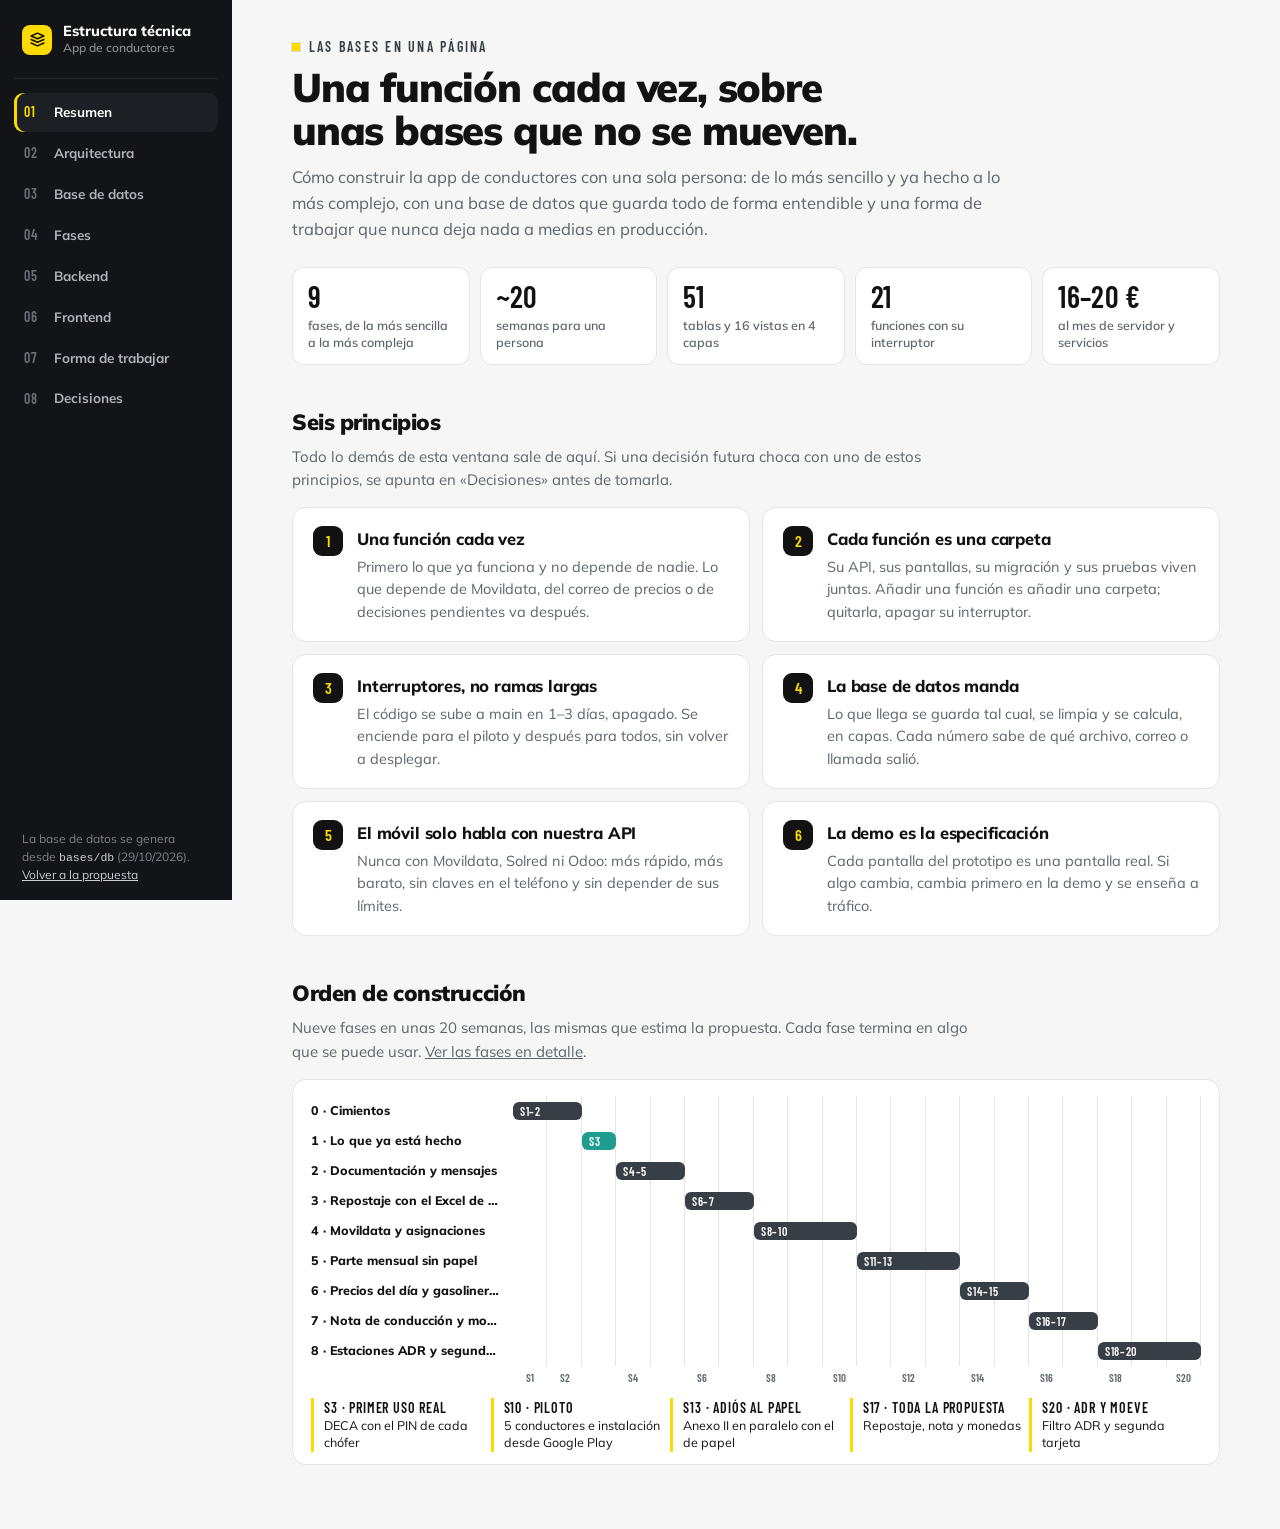
==== estructura-tecnica.html @ e768908f "asopla" ====
<!doctype html>
<html lang="es">
<head>
<meta charset="utf-8">
<meta name="viewport" content="width=device-width, initial-scale=1, viewport-fit=cover">
<title>Estructura técnica · App de conductores</title>
<meta name="description" content="Bases para construir la app de conductores de Grupo Trimodos: arquitectura, base de datos, fases de desarrollo, backend, frontend y forma de trabajar.">
<meta name="robots" content="noindex, nofollow">
<meta name="theme-color" content="#121212">
<meta name="color-scheme" content="light">
<link rel="icon" href="assets/img/favicon-32.png" type="image/png" sizes="32x32">
<link rel="preload" href="assets/fonts/mulish.woff2" as="font" type="font/woff2" crossorigin>
<style>
@font-face{font-family:Mulish;src:url(assets/fonts/mulish.woff2) format("woff2");font-weight:200 1000;font-style:normal;font-display:swap}
@font-face{font-family:"Barlow Condensed";src:url(assets/fonts/barlow-condensed-600.woff2) format("woff2");font-weight:600;font-style:normal;font-display:swap}

:root{
  --y:#FDDA00;--ink:#121212;--ink2:#383E45;--bg:#F6F6F6;--card:#fff;--muted:#5D646C;--line:#E3E5E8;--line2:#D3D7DC;
  --ok:#209C8F;--warn:#E8930C;--bad:#D9443F;--info:#006DB5;--orange:#EE7D4A;
  --c-ingesta:#EE7D4A;--c-nucleo:#006DB5;--c-calculo:#209C8F;--c-sistema:#5D646C;
  --side:#121417;--side2:#1c1f23;
  --cond:"Barlow Condensed","Arial Narrow",sans-serif;
  --mono:ui-monospace,"SF Mono",Menlo,Consolas,monospace;
  color-scheme:light;
}
*,*::before,*::after{box-sizing:border-box}
html{-webkit-text-size-adjust:100%;text-size-adjust:100%;scroll-padding-top:16px}
body{margin:0;background:var(--bg);color:var(--ink);font:400 15px/1.55 Mulish,system-ui,-apple-system,"Segoe UI",sans-serif;-webkit-font-smoothing:antialiased}
a{color:inherit}
code,kbd{font-family:var(--mono);font-size:.88em}
::selection{background:var(--y);color:var(--ink)}
button{font:inherit;color:inherit}
:focus-visible{outline:2px solid var(--ink);outline-offset:2px}

/* ---------- Estructura ---------- */
.shell{display:grid;grid-template-columns:232px minmax(0,1fr);min-height:100vh}
.side{position:sticky;top:0;height:100vh;display:flex;flex-direction:column;background:var(--side);color:#c9cdd3;padding:22px 14px 16px;overflow:auto}
.brand{display:flex;align-items:center;gap:11px;padding:0 8px 20px;border-bottom:1px solid rgba(255,255,255,.07);margin-bottom:14px}
.brand i{width:30px;height:30px;flex:none;border-radius:8px;background:var(--y);display:grid;place-items:center}
.brand i svg{width:17px;height:17px;color:var(--ink)}
.brand b{display:block;color:#fff;font-weight:800;font-size:14.5px;line-height:1.2}
.brand small{display:block;color:#878c93;font-size:12px;font-weight:600}
.nav{list-style:none;margin:0;padding:0;display:flex;flex-direction:column;gap:2px}
.nav a{display:flex;align-items:center;gap:12px;padding:9px 10px;border-radius:9px;text-decoration:none;font-weight:700;font-size:13.5px;color:#aeb3ba;transition:background-color .15s,color .15s}
.nav a span{font:600 14px/1 var(--cond);letter-spacing:.06em;color:#6b7078;width:18px}
.nav a:hover{background:rgba(255,255,255,.06);color:#fff}
.nav a[aria-current="page"]{background:var(--side2);color:#fff;box-shadow:inset 3px 0 0 var(--y)}
.nav a[aria-current="page"] span{color:var(--y)}
.side-foot{margin-top:auto;padding:16px 8px 0;font-size:12px;color:#7d828a;line-height:1.5}
.side-foot a{color:#c9cdd3}
.side-foot code{color:#c9cdd3;font-size:11.5px}
.main{min-width:0}
.content{max-width:1000px;margin:0 auto;padding:34px 36px 64px}
section[data-sec][hidden]{display:none}

/* ---------- Tipografía ---------- */
.eyebrow{display:inline-flex;align-items:center;gap:9px;margin:0 0 12px;font:600 14px/1 var(--cond);letter-spacing:.16em;text-transform:uppercase;color:var(--ink2)}
.eyebrow::before{content:"";width:8px;height:8px;background:var(--y);box-shadow:0 0 0 1px rgba(18,18,18,.12)}
h1{margin:0;font-weight:900;font-size:clamp(28px,3.6vw,40px);line-height:1.08;letter-spacing:-.03em;text-wrap:balance}
h2{margin:40px 0 6px;font-weight:900;font-size:22px;letter-spacing:-.02em}
h3{margin:0;font-weight:800;font-size:16.5px;letter-spacing:-.01em}
h4{margin:0 0 6px;font:800 11.5px/1.3 Mulish,sans-serif;letter-spacing:.11em;text-transform:uppercase;color:var(--muted)}
h4 code{text-transform:none;letter-spacing:0;font-size:11.5px}
.lead{margin:12px 0 0;max-width:72ch;color:var(--muted);font-size:16.5px;text-wrap:pretty}
.sub{margin:4px 0 16px;color:var(--muted);max-width:76ch}
p{margin:0}
ul.l{margin:0;padding:0;list-style:none;display:flex;flex-direction:column;gap:5px}
ul.l li{position:relative;padding-left:15px}
ul.l li::before{content:"";position:absolute;left:0;top:.62em;width:6px;height:6px;border-radius:2px;background:var(--line2)}
.muted{color:var(--muted)}
.nowrap{white-space:nowrap}

/* ---------- Piezas ---------- */
.card{background:var(--card);border:1px solid var(--line);border-radius:14px;padding:18px 20px}
.grid2{display:grid;grid-template-columns:repeat(2,minmax(0,1fr));gap:12px}
.grid3{display:grid;grid-template-columns:repeat(3,minmax(0,1fr));gap:12px}
.kpis{display:grid;grid-template-columns:repeat(5,minmax(0,1fr));gap:10px;margin:26px 0 8px}
.kpi{background:var(--card);border:1px solid var(--line);border-radius:12px;padding:13px 15px}
.kpi b{display:block;font:600 30px/1 var(--cond);letter-spacing:.01em}
.kpi small{display:block;margin-top:6px;color:var(--muted);font-size:12.5px;font-weight:600;line-height:1.35}
.principio{display:flex;gap:14px}
.principio .n{flex:none;width:30px;height:30px;border-radius:9px;background:var(--ink);color:var(--y);display:grid;place-items:center;font:600 16px/1 var(--cond)}
.principio h3{margin-bottom:4px}
.principio p{color:var(--muted);font-size:14.5px}
.pill{display:inline-flex;align-items:center;gap:6px;border-radius:999px;padding:2px 9px;font-size:11.5px;font-weight:800;letter-spacing:.02em;white-space:nowrap;border:1px solid var(--line2);background:#fff;color:var(--ink2)}
.pill.ok{border-color:#b9e2dc;background:#eef8f6;color:#13675e}
.pill.warn{border-color:#f3d3a4;background:#fdf5e8;color:#8a5307}
.pill.y{border-color:#efd34a;background:#fff8cc;color:#5a4b00}
.note{margin-top:14px;padding:13px 16px;border-radius:12px;background:#fff8cc;border:1px solid #efd34a;font-size:14.5px}
.note b{font-weight:800;margin-right:4px}
.note.gray{background:#fff;border-color:var(--line)}
.tbl{width:100%;border-collapse:collapse;font-size:14px}
.tbl th{text-align:left;font:800 11px/1.3 Mulish,sans-serif;letter-spacing:.1em;text-transform:uppercase;color:var(--muted);padding:9px 12px;border-bottom:1px solid var(--line2)}
.tbl td{padding:10px 12px;border-bottom:1px solid var(--line);vertical-align:top}
.tbl tr:last-child td{border-bottom:0}
.tbl td:first-child{font-weight:800}
.tbl-wrap{background:var(--card);border:1px solid var(--line);border-radius:14px;overflow:auto}
pre.tree{margin:0;background:var(--side);color:#d6d9de;border-radius:14px;padding:18px 20px;overflow:auto;font:12.5px/1.6 var(--mono)}
pre.tree .c{color:#7f8790}
pre.tree .y{color:var(--y)}
.check{list-style:none;margin:0;padding:0;display:grid;gap:8px}
.check li{display:flex;gap:11px;align-items:flex-start;background:#fff;border:1px solid var(--line);border-radius:11px;padding:10px 13px;font-size:14.5px}
.check li::before{content:"";flex:none;width:18px;height:18px;margin-top:2px;border-radius:5px;border:2px solid var(--ink2)}
.check.ok li::before{border-color:var(--ok);background:var(--ok) url("data:image/svg+xml,%3Csvg xmlns='http://www.w3.org/2000/svg' viewBox='0 0 16 16' fill='none' stroke='white' stroke-width='2.4' stroke-linecap='round' stroke-linejoin='round'%3E%3Cpath d='M3.5 8.5l3 3 6-7'/%3E%3C/svg%3E") center/12px no-repeat}
.steps{display:grid;grid-template-columns:repeat(var(--n,4),minmax(0,1fr));gap:0;counter-reset:p}
.step{position:relative;padding:14px 16px 14px 18px;background:#fff;border:1px solid var(--line);border-left:0}
.step:first-child{border-left:1px solid var(--line);border-radius:12px 0 0 12px}
.step:last-child{border-radius:0 12px 12px 0}
.step::after{content:"";position:absolute;right:-7px;top:50%;width:12px;height:12px;background:#fff;border-top:1px solid var(--line);border-right:1px solid var(--line);transform:translateY(-50%) rotate(45deg);z-index:1}
.step:last-child::after{display:none}
.step b{display:block;font-size:13.5px;margin-bottom:3px}
.step code{display:inline-block;margin-bottom:5px;font-size:11.5px;font-weight:700;padding:1px 6px;border-radius:5px;background:var(--bg)}
.step p{font-size:13px;color:var(--muted);line-height:1.45}
.flow-t{margin:22px 0 8px;font-weight:800;font-size:14.5px}

/* ---------- Arquitectura ---------- */
.arq{display:grid;grid-template-columns:1.05fr auto 1fr auto 1.1fr auto 1fr auto 1fr;align-items:stretch;gap:0;margin-top:8px}
.arq .col{display:flex;flex-direction:column;gap:8px}
.arq .col > h4{margin:0 0 2px}
.nodo{background:#fff;border:1px solid var(--line);border-radius:11px;padding:10px 12px;font-size:13px;line-height:1.4}
.nodo b{display:block;font-size:13.5px}
.nodo small{color:var(--muted);display:block}
.nodo.dark{background:var(--ink);border-color:var(--ink);color:#d5d8dd}
.nodo.dark b{color:#fff}
.nodo.dark small{color:#9aa0a7}
.nodo.hl{box-shadow:inset 0 0 0 2px var(--y);border-color:transparent}
.capa-mini{display:grid;gap:5px;margin-top:8px}
.capa-mini span{display:block;border-radius:7px;padding:5px 9px;font-size:12px;font-weight:800;color:#fff}
.flecha{display:grid;place-items:center;width:28px;color:#9aa0a7}
.flecha svg{width:18px;height:18px}

/* ---------- Base de datos ---------- */
.capas{display:grid;grid-template-columns:1fr auto 1fr auto 1fr;gap:0;align-items:stretch}
.capa-c{background:#fff;border:1px solid var(--line);border-radius:14px;padding:16px 18px;border-top:4px solid var(--cc)}
.capa-c h3{display:flex;align-items:baseline;justify-content:space-between;gap:10px}
.capa-c h3 small{font:600 14px/1 var(--cond);letter-spacing:.06em;color:var(--muted)}
.capa-c p{margin-top:6px;font-size:13.5px;color:var(--muted)}
.capa-c .ej{margin-top:10px;display:flex;flex-wrap:wrap;gap:5px}
.capa-c .ej code{font-size:11px;padding:2px 6px;border-radius:5px;background:var(--bg)}
.capa-sis{margin-top:10px;display:flex;gap:16px;align-items:center;background:#fff;border:1px solid var(--line);border-radius:14px;padding:12px 18px;border-left:4px solid var(--c-sistema)}
.capa-sis p{font-size:13.5px;color:var(--muted)}
.capa-sis h3{white-space:nowrap}
.capa{display:inline-block;border-radius:6px;padding:2px 7px;font-size:11px;font-weight:800;color:#fff;letter-spacing:.02em;white-space:nowrap}
.capa.ingesta{background:var(--c-ingesta)}.capa.nucleo{background:var(--c-nucleo)}.capa.calculo{background:var(--c-calculo)}.capa.sistema{background:var(--c-sistema)}
.tools{position:sticky;top:0;z-index:5;display:flex;flex-wrap:wrap;gap:8px 14px;align-items:center;padding:12px 0;margin:4px 0 6px;background:var(--bg)}
.tools input{flex:1 1 220px;min-width:0;height:38px;border-radius:10px;border:1px solid var(--line2);padding:0 12px;font:inherit;font-size:14px;background:#fff}
.tools input:focus{outline:2px solid var(--ink);outline-offset:0;border-color:var(--ink)}
.chips{display:flex;flex-wrap:wrap;gap:5px}
.chip{height:32px;padding:0 11px;border-radius:999px;border:1px solid var(--line2);background:#fff;font-size:12.5px;font-weight:800;cursor:pointer;color:var(--ink2)}
.chip:hover{border-color:var(--ink2)}
.chip[aria-pressed="true"]{background:var(--ink);border-color:var(--ink);color:#fff}
.grupo{margin:18px 0 8px;display:flex;align-items:baseline;gap:10px}
.grupo b{font:600 15px/1 var(--cond);letter-spacing:.1em;text-transform:uppercase}
.grupo small{color:var(--muted);font-size:12.5px;font-weight:600}
.tb{background:#fff;border:1px solid var(--line);border-radius:12px;margin-bottom:6px}
.tb[open]{border-color:var(--line2);box-shadow:0 6px 18px -12px rgba(18,18,18,.25)}
.tb summary{list-style:none;cursor:pointer;display:grid;grid-template-columns:auto auto 1fr auto;gap:4px 10px;align-items:center;padding:10px 14px}
.tb summary::-webkit-details-marker{display:none}
.tb summary:hover{background:#fafafb;border-radius:12px}
.tb-n{font-size:13px;color:var(--muted)}
.tb-n b{color:var(--ink);font-weight:800}
.tb-k{font-size:12px;color:var(--muted);font-weight:700;white-space:nowrap;justify-self:end}
.tb-d{grid-column:1/-1;font-size:13.5px;color:var(--ink2)}
.tb-body{padding:2px 14px 14px;overflow:auto}
.cols{width:100%;border-collapse:collapse;font-size:13px}
.cols td{padding:6px 8px;border-top:1px solid var(--line);vertical-align:top}
.cols td:first-child{font-family:var(--mono);font-size:12.5px;font-weight:700;white-space:nowrap}
.cols td:nth-child(2){font-family:var(--mono);font-size:12px;color:var(--muted);white-space:nowrap}
.cols td:nth-child(3){white-space:nowrap}
.flag{display:inline-block;margin:0 3px 2px 0;padding:0 6px;border-radius:5px;font-size:10.5px;font-weight:800;line-height:18px;background:var(--bg);color:var(--ink2)}
.flag.pk{background:var(--ink);color:var(--y)}
.flag.calc{background:#eef8f6;color:#13675e}
a.flag.fk{background:#e8f1f9;color:#0b4f84;text-decoration:none}
a.flag.fk:hover{text-decoration:underline}
.reglas{margin-top:10px;display:grid;gap:5px}
.reglas p{font-size:13px;padding:7px 10px;border-radius:8px;background:#fff8cc}
.vacio{padding:24px;text-align:center;color:var(--muted)}

/* ---------- Fases ---------- */
.tl{background:#fff;border:1px solid var(--line);border-radius:14px;padding:16px 18px 12px;margin-top:8px}
.tl-row{display:grid;grid-template-columns:190px 1fr;align-items:center;gap:12px;height:30px}
.tl-row a{font-size:12.5px;font-weight:800;text-decoration:none;white-space:nowrap;overflow:hidden;text-overflow:ellipsis}
.tl-row a:hover{text-decoration:underline}
.tl-track{position:relative;height:100%;background:repeating-linear-gradient(90deg,transparent 0,transparent calc(5% - 1px),var(--line) calc(5% - 1px),var(--line) 5%)}
.tl-bar{position:absolute;top:6px;bottom:6px;border-radius:6px;background:var(--ink2);color:#fff;font:600 12px/18px var(--cond);letter-spacing:.06em;padding:0 7px;white-space:nowrap;overflow:hidden}
.tl-bar.done{background:var(--ok)}
.tl-axis{display:grid;grid-template-columns:190px 1fr;gap:12px;margin-top:4px}
.tl-ticks{position:relative;height:16px;font:600 11px/16px var(--cond);color:var(--muted)}
.tl-ticks span{position:absolute;transform:translateX(-50%)}
.tl-hitos{display:grid;grid-template-columns:repeat(5,minmax(0,1fr));gap:8px;margin-top:12px}
.hito{border-left:3px solid var(--y);padding:2px 0 2px 10px;font-size:12.5px;line-height:1.35}
.hito b{display:block;font:600 14px/1.2 var(--cond);letter-spacing:.06em;text-transform:uppercase}
.fase{background:#fff;border:1px solid var(--line);border-radius:16px;padding:20px 22px;margin-top:12px;scroll-margin-top:16px}
.fase-h{display:flex;gap:14px;align-items:flex-start}
.fase-h .n{flex:none;width:42px;height:42px;border-radius:12px;background:var(--ink);color:var(--y);display:grid;place-items:center;font:600 24px/1 var(--cond)}
.fase-h h3{font-size:19px}
.fase-meta{display:flex;flex-wrap:wrap;gap:6px 14px;margin-top:4px;font-size:13px;color:var(--muted);font-weight:600}
.dots{letter-spacing:2px;color:var(--ink)}
.dots i{font-style:normal;color:var(--line2)}
.fase-h .pill{margin-left:auto}
.porque{margin-top:12px;font-size:14.5px}
.fase .grid2{margin-top:14px}
.fase .grid2 > div{background:var(--bg);border-radius:12px;padding:12px 14px}
.fase ul.l{font-size:14px}
.tchips{display:flex;flex-wrap:wrap;gap:5px}
.tchips a{font-family:var(--mono);font-size:11.5px;font-weight:700;padding:3px 7px;border-radius:6px;background:#fff;border:1px solid var(--line2);text-decoration:none;color:var(--ink2)}
.tchips a:hover{border-color:var(--ink)}
.tchips a i{font-style:normal;display:inline-block;width:7px;height:7px;border-radius:2px;margin-right:5px;vertical-align:1px}
.hecho{margin-top:12px;display:flex;gap:10px;align-items:flex-start;padding:11px 14px;border-radius:11px;border:1px dashed var(--line2);font-size:14px}
.hecho b{white-space:nowrap}

/* ---------- Adaptación ---------- */
@media (max-width:1100px){
  .arq{grid-template-columns:1fr;gap:6px}
  .arq .flecha{width:auto;height:22px;transform:rotate(90deg)}
  .arq .col{display:grid;grid-template-columns:repeat(auto-fill,minmax(170px,1fr))}
  .arq .col > h4{grid-column:1/-1}
}
@media (max-width:900px){
  .kpis{grid-template-columns:repeat(3,minmax(0,1fr))}
  .grid3{grid-template-columns:1fr 1fr}
  .capas{grid-template-columns:1fr;gap:6px}
  .capas .flecha{width:auto;height:20px;transform:rotate(90deg)}
  .steps{grid-template-columns:1fr}
  .step,.step:first-child,.step:last-child{border:1px solid var(--line);border-radius:0;border-top:0}
  .step:first-child{border-top:1px solid var(--line);border-radius:12px 12px 0 0}
  .step:last-child{border-radius:0 0 12px 12px}
  .step::after{display:none}
  .tl-hitos{grid-template-columns:1fr 1fr}
}
@media (max-width:820px){
  .shell{grid-template-columns:minmax(0,1fr)}
  .side{position:sticky;top:0;z-index:20;min-width:0;height:auto;flex-direction:row;align-items:center;gap:10px;padding:10px 12px;overflow:visible}
  .brand{border:0;margin:0;padding:0}
  .brand div{display:none}
  .nav{flex:1;min-width:0;flex-direction:row;overflow-x:auto;scrollbar-width:none;gap:2px;mask-image:linear-gradient(90deg,#000 88%,transparent)}
  .nav::-webkit-scrollbar{display:none}
  .nav a{white-space:nowrap;padding:8px 10px}
  .nav a span{display:none}
  .nav a[aria-current="page"]{box-shadow:inset 0 -2px 0 var(--y)}
  .side-foot{display:none}
  .content{padding:24px 16px 48px}
  .tools{top:56px}
  .fase{scroll-margin-top:70px}
}
@media (max-width:600px){
  .kpis{grid-template-columns:1fr 1fr}
  .grid2,.grid3{grid-template-columns:1fr}
  .tl-row,.tl-axis{grid-template-columns:96px 1fr}
  .tl-bar{font-size:0;padding:0}
  .tb summary{grid-template-columns:auto 1fr}
  .tb summary > span:empty,.tb-k{display:none}
  .tools{position:static}
  .cols tr{display:grid;grid-template-columns:auto 1fr;gap:3px 10px;padding:8px 0;border-top:1px solid var(--line)}
  .cols td{border:0;padding:0}
  .cols td:nth-child(3),.cols td:nth-child(4){grid-column:1/-1;white-space:normal}
  .cols td:nth-child(3):empty,.cols td:nth-child(4):empty{display:none}
  .fase{padding:16px}
  .fase-h .pill{display:none}
  .capa-sis{flex-direction:column;align-items:flex-start;gap:4px}
}
@media (prefers-reduced-motion:reduce){*{transition:none!important;scroll-behavior:auto!important}}
</style>
</head>
<body>
<div class="shell">

<aside class="side">
  <div class="brand">
    <i><svg viewBox="0 0 24 24" fill="none" stroke="currentColor" stroke-width="2.2" stroke-linecap="round" stroke-linejoin="round" aria-hidden="true"><path d="M3 7l9-4 9 4-9 4-9-4z"/><path d="M3 12l9 4 9-4"/><path d="M3 17l9 4 9-4"/></svg></i>
    <div><b>Estructura técnica</b><small>App de conductores</small></div>
  </div>
  <ul class="nav" id="nav">
    <li><a href="#resumen"><span>01</span>Resumen</a></li>
    <li><a href="#arquitectura"><span>02</span>Arquitectura</a></li>
    <li><a href="#bd"><span>03</span>Base de datos</a></li>
    <li><a href="#fases"><span>04</span>Fases</a></li>
    <li><a href="#backend"><span>05</span>Backend</a></li>
    <li><a href="#frontend"><span>06</span>Frontend</a></li>
    <li><a href="#trabajo"><span>07</span>Forma de trabajar</a></li>
    <li><a href="#decisiones"><span>08</span>Decisiones</a></li>
  </ul>
  <div class="side-foot">
    La base de datos se genera desde <code>bases/db</code><span id="genFecha"></span>.<br>
    <a href="propuesta-app-conductores-trimodos.html" target="_top">Volver a la propuesta</a>
  </div>
</aside>

<main class="main"><div class="content">

<!-- ============ 01 RESUMEN ============ -->
<section data-sec id="resumen">
  <p class="eyebrow">Las bases en una página</p>
  <h1>Una función cada vez, sobre unas bases que no se mueven.</h1>
  <p class="lead">Cómo construir la app de conductores con una sola persona: de lo más sencillo y ya hecho a lo más complejo, con una base de datos que guarda todo de forma entendible y una forma de trabajar que nunca deja nada a medias en producción.</p>

  <div class="kpis" id="kpis"></div>

  <h2>Seis principios</h2>
  <p class="sub">Todo lo demás de esta ventana sale de aquí. Si una decisión futura choca con uno de estos principios, se apunta en «Decisiones» antes de tomarla.</p>
  <div class="grid2">
    <div class="card principio"><span class="n">1</span><div><h3>Una función cada vez</h3><p>Primero lo que ya funciona y no depende de nadie. Lo que depende de Movildata, del correo de precios o de decisiones pendientes va después.</p></div></div>
    <div class="card principio"><span class="n">2</span><div><h3>Cada función es una carpeta</h3><p>Su API, sus pantallas, su migración y sus pruebas viven juntas. Añadir una función es añadir una carpeta; quitarla, apagar su interruptor.</p></div></div>
    <div class="card principio"><span class="n">3</span><div><h3>Interruptores, no ramas largas</h3><p>El código se sube a main en 1–3 días, apagado. Se enciende para el piloto y después para todos, sin volver a desplegar.</p></div></div>
    <div class="card principio"><span class="n">4</span><div><h3>La base de datos manda</h3><p>Lo que llega se guarda tal cual, se limpia y se calcula, en capas. Cada número sabe de qué archivo, correo o llamada salió.</p></div></div>
    <div class="card principio"><span class="n">5</span><div><h3>El móvil solo habla con nuestra API</h3><p>Nunca con Movildata, Solred ni Odoo: más rápido, más barato, sin claves en el teléfono y sin depender de sus límites.</p></div></div>
    <div class="card principio"><span class="n">6</span><div><h3>La demo es la especificación</h3><p>Cada pantalla del prototipo es una pantalla real. Si algo cambia, cambia primero en la demo y se enseña a tráfico.</p></div></div>
  </div>

  <h2>Orden de construcción</h2>
  <p class="sub">Nueve fases en unas 20 semanas, las mismas que estima la propuesta. Cada fase termina en algo que se puede usar. <a href="#fases">Ver las fases en detalle</a>.</p>
  <div id="tlResumen"></div>
</section>

<!-- ============ 02 ARQUITECTURA ============ -->
<section data-sec id="arquitectura" hidden>
  <p class="eyebrow">Arquitectura</p>
  <h1>Un servidor, una base de datos, una API y dos pantallas.</h1>
  <p class="lead">El sincronizador trae los datos de fuera a la base de datos propia; la API aplica permisos y reglas; el móvil del chófer y el panel de tráfico solo hablan con la API.</p>

  <div class="arq" style="margin-top:26px">
    <div class="col">
      <h4>Fuentes</h4>
      <div class="nodo"><b>Movildata</b><small>Posición, odómetro, tarjeta del tacógrafo</small></div>
      <div class="nodo"><b>Redes de gasóleo</b><small>Excel de Solred y correo de precios</small></div>
      <div class="nodo"><b>Odoo</b><small>Órdenes de transporte (DECA)</small></div>
      <div class="nodo"><b>Ministerio y rutas</b><small>Precio de respaldo, rutas de camión</small></div>
      <div class="nodo"><b>El propio chófer</b><small>Fotos de tickets, servicios, documentos</small></div>
    </div>
    <div class="flecha"><svg viewBox="0 0 24 24" fill="none" stroke="currentColor" stroke-width="2" stroke-linecap="round"><path d="M5 12h14M13 6l6 6-6 6"/></svg></div>
    <div class="col">
      <h4>Worker</h4>
      <div class="nodo dark"><b>Tareas programadas</b><small>Mismo código que la API, otro proceso</small></div>
      <div class="nodo"><b>Sincroniza</b><small>Movildata cada 5 min</small></div>
      <div class="nodo"><b>Importa</b><small>Excel, correos, precios</small></div>
      <div class="nodo"><b>Calcula y avisa</b><small>Notas, monedas, caducidades, cola de avisos</small></div>
    </div>
    <div class="flecha"><svg viewBox="0 0 24 24" fill="none" stroke="currentColor" stroke-width="2" stroke-linecap="round"><path d="M5 12h14M13 6l6 6-6 6"/></svg></div>
    <div class="col">
      <h4>PostgreSQL 16</h4>
      <div class="nodo hl"><b>Cuatro capas</b>
        <div class="capa-mini">
          <span style="background:var(--c-ingesta)">ingesta · tal cual llega</span>
          <span style="background:var(--c-nucleo)">nucleo · la verdad</span>
          <span style="background:var(--c-calculo)">calculo · lo que se deduce</span>
          <span style="background:var(--c-sistema)">sistema · cómo funciona</span>
        </div>
      </div>
      <div class="nodo"><b>Archivos</b><small>Volumen en disco; la BD guarda ruta y huella</small></div>
    </div>
    <div class="flecha"><svg viewBox="0 0 24 24" fill="none" stroke="currentColor" stroke-width="2" stroke-linecap="round"><path d="M5 12h14M13 6l6 6-6 6"/></svg></div>
    <div class="col">
      <h4>API · FastAPI</h4>
      <div class="nodo dark"><b>Acceso y permisos</b><small>Código + PIN, roles, auditoría</small></div>
      <div class="nodo"><b>Interruptores</b><small>Función apagada = no existe</small></div>
      <div class="nodo"><b>Reglas de cada función</b><small>Atribución, repostaje, partes…</small></div>
    </div>
    <div class="flecha"><svg viewBox="0 0 24 24" fill="none" stroke="currentColor" stroke-width="2" stroke-linecap="round"><path d="M5 12h14M13 6l6 6-6 6"/></svg></div>
    <div class="col">
      <h4>Pantallas · React</h4>
      <div class="nodo"><b>App del chófer</b><small>/app · PWA instalada desde Google Play</small></div>
      <div class="nodo"><b>Panel de tráfico</b><small>/admin · escritorio y tableta</small></div>
    </div>
  </div>

  <h2>Qué se usa y por qué</h2>
  <p class="sub">Lo mismo que ya usan DECA y el panel de Movildata: se reaprovecha código y lo que ya sabes.</p>
  <div class="tbl-wrap"><table class="tbl">
    <thead><tr><th>Pieza</th><th>Elección</th><th>Por qué</th></tr></thead>
    <tbody>
      <tr><td>Backend</td><td>Python 3.12, FastAPI, SQLAlchemy 2, Pydantic 2, uv, ruff, pytest</td><td>Es el stack de DECA y del panel de Movildata: sus clientes de Odoo y Movildata entran casi tal cual.</td></tr>
      <tr><td>Base de datos</td><td>PostgreSQL 16 con <code>btree_gist</code></td><td>Restricciones de verdad (franjas que no se pisan), vistas y JSON para lo que llega en bruto. Sin PostGIS ni TimescaleDB al principio: con 75 camiones no hacen falta.</td></tr>
      <tr><td>Migraciones</td><td>Alembic ejecutando los SQL de <code>db/</code></td><td>El SQL se escribe a mano y se lee tal cual; Alembic solo lleva la cuenta de qué está aplicado.</td></tr>
      <tr><td>Tareas</td><td>Proceso <code>worker</code> con APScheduler</td><td>Mismo lenguaje y mismo código que la API. Cada ejecución queda en <code>sistema.ejecuciones</code>.</td></tr>
      <tr><td>Frontend</td><td>React 18, TypeScript, Vite, React Router, TanStack Query, Leaflet</td><td>Como el panel de Movildata. Una sola app con dos zonas, <code>/app</code> y <code>/admin</code>.</td></tr>
      <tr><td>Móvil</td><td>PWA empaquetada para Google Play (TWA con Bubblewrap o PWABuilder)</td><td>Una sola web para todo. El contenido se actualiza desde el servidor sin pasar revisión.</td></tr>
      <tr><td>Servidor</td><td>VPS en la UE (Hetzner CX33 u OVHcloud VPS-2) con Coolify</td><td>Despliegue desde GitHub, SSL automático y copias. Unos 16–20 €/mes en total.</td></tr>
      <tr><td>Rutas</td><td>OpenRouteService, perfil de camión</td><td>Distancia y desvío reales por carretera para «Necesito repostar».</td></tr>
      <tr><td>Tickets</td><td>Modelo de visión por API</td><td>Lee litros, €/L, importe, fecha y estación. Unos 5 €/mes con 550 repostajes.</td></tr>
      <tr><td>Avisos</td><td>Web Push al chófer, email a la oficina; WhatsApp más adelante</td><td>Todo pasa por la cola <code>sistema.notificaciones</code>: si un envío falla, se reintenta.</td></tr>
      <tr><td>Vigilancia</td><td>Uptime Kuma y registro de errores</td><td>Avisa si la app o la sincronización se caen antes de que lo note un chófer.</td></tr>
    </tbody>
  </table></div>

  <h2>En el servidor</h2>
  <div class="grid2" style="margin-top:12px">
    <div class="card"><h4>Servicios en Coolify</h4><ul class="l">
      <li><code>web</code>: la API y el frontend ya compilado, en un solo contenedor.</li>
      <li><code>worker</code>: las tareas programadas, con la misma imagen.</li>
      <li><code>postgres</code>: PostgreSQL 16 con volumen propio y copia diaria fuera del servidor.</li>
      <li><code>uptime-kuma</code>: vigila la web y la frescura de Movildata.</li>
    </ul></div>
    <div class="card"><h4>Direcciones</h4><ul class="l">
      <li><b>conductores.grupotrimodos.com</b>: producción.</li>
      <li><b>pruebas.conductores.grupotrimodos.com</b>: para enseñar a tráfico antes de subir.</li>
      <li>El móvil entra por <code>/app</code> y la oficina por <code>/admin</code>; la API vive en <code>/api</code>.</li>
    </ul></div>
  </div>
  <div class="note"><b>Regla de oro.</b><span>El móvil nunca manda un id de conductor: la API usa el de la sesión. Así un chófer no puede pedir datos de otro aunque manipule la app.</span></div>
</section>

<!-- ============ 03 BASE DE DATOS ============ -->
<section data-sec id="bd" hidden>
  <p class="eyebrow">Base de datos</p>
  <h1>Lo que llega se guarda tal cual, se limpia y se calcula.</h1>
  <p class="lead">Cuatro capas con una regla cada una. Así cualquier número de la app se puede seguir hasta el Excel, el correo o la llamada a Movildata de la que salió, y nada se calcula dos veces de formas distintas.</p>

  <div class="capas" id="capas" style="margin-top:24px"></div>
  <div class="capa-sis" id="capaSis"></div>

  <h2>Reglas de diseño</h2>
  <div class="grid2" style="margin-top:12px">
    <div class="card"><ul class="l">
      <li>Nombres en español, en minúsculas y con guiones bajos; tablas en plural.</li>
      <li><b>Cada número lleva la unidad en el nombre</b>: <code>litros</code>, <code>precio_eur_l</code>, <code>importe_eur</code>, <code>desvio_min</code>. Lo contrario del «gas-oil» del papel, que nadie sabía si eran litros o euros.</li>
      <li>Fecha y hora en <code>timestamptz</code>; los días se cuentan en hora de Madrid. Mes = día 1; semana = lunes.</li>
      <li>Dinero y litros en <code>numeric</code>, nunca en decimales aproximados.</li>
    </ul></div>
    <div class="card"><ul class="l">
      <li>Listas cerradas con <code>CHECK</code>; listas que crecen (roles, tipos de documento, redes), en su tabla: añadir es un INSERT.</li>
      <li>Nada se borra: los maestros se desactivan y los hechos se anulan. La auditoría guarda quién cambió qué.</li>
      <li>Lo que se deduce se calcula en vistas, no se copia: corregir una franja corrige todo lo que depende de ella.</li>
      <li>Cada tabla y cada columna que no se explica sola lleva su comentario dentro de la propia base de datos.</li>
    </ul></div>
  </div>

  <h2>El recorrido de un dato</h2>
  <p class="flow-t">Un repostaje de Solred</p>
  <div class="steps" style="--n:5">
    <div class="step"><code>ingesta.lotes</code><b>Llega el Excel</b><p>Con su huella: el mismo archivo no se importa dos veces.</p></div>
    <div class="step"><code>ingesta.filas</code><b>Fila a fila</b><p>Cada fila tal cual, con su veredicto. Tráfico revisa las de error antes de confirmar.</p></div>
    <div class="step"><code>nucleo.repostajes</code><b>Dato limpio</b><p>Matrícula, fecha, litros y €/L, con <code>lote_id</code> y nº de fila.</p></div>
    <div class="step"><code>calculo.repostajes_atribuidos</code><b>Quién repostó</b><p>Se cruza con la franja del conductor en ese camión.</p></div>
    <div class="step"><code>calculo.notas_semana</code><b>Nota y aviso</b><p>Entra en su nota de repostaje y, si toca, en un aviso de corrección.</p></div>
  </div>
  <p class="flow-t">Una posición de Movildata</p>
  <div class="steps" style="--n:4">
    <div class="step"><code>ingesta.respuestas_api</code><b>Respuesta en bruto</b><p>El JSON tal cual, 30 días. Si Movildata cambia un nombre de campo, aquí se ve.</p></div>
    <div class="step"><code>integraciones/movildata.py</code><b>Un solo traductor</b><p>lat, latitude o Latitud acaban en la misma columna.</p></div>
    <div class="step"><code>nucleo.telemetria</code><b>Serie por camión</b><p>Posición, velocidad, odómetro y tarjeta insertada.</p></div>
    <div class="step"><code>calculo.telemetria_conductor</code><b>Datos del chófer</b><p>Lo del camión dentro de SU franja: la regla de atribución.</p></div>
  </div>
  <p class="flow-t">Un ticket de gasóleo</p>
  <div class="steps" style="--n:4">
    <div class="step"><code>nucleo.archivos</code><b>La foto</b><p>Guardada en disco con su huella.</p></div>
    <div class="step"><code>nucleo.tickets.lectura_ia</code><b>Lo que leyó la IA</b><p>Tal cual, por si algo se leyó mal.</p></div>
    <div class="step"><code>nucleo.tickets.cuadra</code><b>Comprobación</b><p>La base de datos calcula si litros × €/L = importe.</p></div>
    <div class="step"><code>calculo.anexo_ii</code><b>Al parte</b><p>Cruzado con Solred, suma los litros del día en el Anexo II.</p></div>
  </div>

  <h2>Lo que la base de datos no deja romper</h2>
  <p class="sub">Comprobado sobre PostgreSQL 16 con las nueve fases aplicadas en orden: cada uno de estos intentos se rechaza, y otros 15 cálculos dan lo esperado con los datos de ejemplo (1,649 €/L de respaldo, 29,7 L/100 km de consumo real, nota 8,1).</p>
  <ul class="check ok grid2">
    <li>Un conductor en dos camiones a la vez, o con dos franjas abiertas.</li>
    <li>Una corrección de tráfico sin quién ni por qué.</li>
    <li>Una matrícula con espacios o guiones («5963 HFH»).</li>
    <li>Una gasolinera con latitud y longitud intercambiadas.</li>
    <li>Importar dos veces el mismo Excel o duplicar un repostaje.</li>
    <li>Un precio del día absurdo (19,19 €/L en vez de 1,919).</li>
    <li>Un ticket confirmado sin litros, precio o importe.</li>
    <li>La ITV de un camión colgada de un conductor.</li>
    <li>Guardar «apto» en algo que no sea la revisión médica.</li>
    <li>Dos documentos vigentes del mismo tipo para el mismo titular.</li>
    <li>Pagar dos veces las monedas de una semana.</li>
    <li>Una nota de conducción fuera de 0–10.</li>
  </ul>

  <h2>Todas las tablas</h2>
  <p class="sub">Generado desde los SQL de <code>bases/db</code>. Pulsa una tabla para ver sus columnas; las flechas llevan a la tabla a la que apuntan.</p>
  <div class="tools">
    <input type="search" id="bdBuscar" placeholder="Buscar tabla o columna: matricula, lote_id, nota…" aria-label="Buscar tabla o columna">
    <div class="chips" id="bdCapas" role="group" aria-label="Capa"></div>
    <div class="chips" id="bdFases" role="group" aria-label="Fase"></div>
  </div>
  <div id="bdLista"></div>

  <h2>Funciones de la base de datos</h2>
  <div class="tbl-wrap" style="margin-top:12px"><table class="tbl" id="bdFunciones"><thead><tr><th>Función</th><th>Fase</th><th>Qué hace</th></tr></thead><tbody></tbody></table></div>

  <h2>Parámetros</h2>
  <p class="sub">Los números que decide la empresa viven en <code>sistema.parametros</code> con su fecha de vigencia. Cambiar uno es añadir una fila; los cálculos de un mes usan el valor de ese mes.</p>
  <div class="tbl-wrap"><table class="tbl" id="bdParametros"><thead><tr><th>Clave</th><th>Valor</th><th>Desde</th><th>Para qué</th></tr></thead><tbody></tbody></table></div>
</section>

<!-- ============ 04 FASES ============ -->
<section data-sec id="fases" hidden>
  <p class="eyebrow">Fases de desarrollo</p>
  <h1>De lo terminado y sencillo a lo que más cruza.</h1>
  <p class="lead">Cada fase solo depende de las anteriores que necesita, añade sus tablas en una migración y termina en algo que alguien usa. Las funciones nacen apagadas, pasan al piloto y después a toda la flota.</p>
  <div id="tlFases"></div>
  <div class="note"><b>Respecto a la propuesta.</b><span>Mismo total (16–17 semanas más 3 de ADR y segunda tarjeta), distinto orden: DECA pasa de la semana 8 a la 3 y la documentación de la 14 a la 5, y el flujo con Movildata pasa de la semana 5 a la 10. El descubrimiento de Movildata sigue en la semana 1, porque es el riesgo que más puede cambiar el plan. Si dirección necesita ver el camión detectado en la semana 5, basta con hacer la fase 4 justo después de la 1: ninguna de las fases 2 y 3 depende de ella.</span></div>
  <div id="listaFases"></div>
</section>

<!-- ============ 05 BACKEND ============ -->
<section data-sec id="backend" hidden>
  <p class="eyebrow">Backend</p>
  <h1>Un repositorio, una carpeta por función.</h1>
  <p class="lead">La app va en un repositorio nuevo y privado. Este se queda como está: la propuesta en GitHub Pages y estas bases.</p>

  <h2>El repositorio</h2>
  <pre class="tree" style="margin-top:12px">controldrive/                     <span class="c">repositorio nuevo y privado</span>
├─ api/                           <span class="c">Python · FastAPI</span>
│  ├─ app/
│  │  ├─ main.py                  <span class="c">monta el router de cada función</span>
│  │  ├─ config.py                <span class="c">variables de entorno (.env)</span>
│  │  ├─ db.py                    <span class="c">conexión y sesión de PostgreSQL</span>
│  │  ├─ nucleo/                  <span class="c">lo común a todas las funciones:</span>
│  │  │  ├─ acceso.py             <span class="c">  código + PIN, dispositivos, sesiones</span>
│  │  │  ├─ permisos.py           <span class="c">  roles e interruptores</span>
│  │  │  ├─ auditoria.py · archivos.py · notificaciones.py
│  │  │  └─ importador.py         <span class="c">  lotes y filas, para cualquier Excel</span>
│  │  ├─ integraciones/           <span class="c">un cliente por sistema externo</span>
│  │  │  ├─ movildata.py          <span class="c">  del panel de flota</span>
│  │  │  ├─ odoo.py               <span class="c">  de DECA</span>
│  │  │  └─ rutas.py · vision.py · correo.py · ministerio.py
│  │  ├─ <span class="y">funciones/</span>               <span class="c">una carpeta por función</span>
│  │  │  ├─ deca/ · notas/ · documentos/ · mensajes/ · repostaje/
│  │  │  ├─ asignaciones/ · mis_datos/ · partes/ · tickets/ · precios/
│  │  │  └─ gasolinera_optima/ · nota/ · monedas/ · estaciones_adr/
│  │  └─ tareas/                  <span class="c">lo que corre solo (worker)</span>
│  ├─ migraciones/                <span class="c">Alembic: cada versión ejecuta un SQL de db/</span>
│  └─ tests/                      <span class="c">comunes: permisos, importador, atribución</span>
├─ web/                           <span class="c">React · TypeScript · Vite</span>
│  └─ src/
│     ├─ conductor/               <span class="c">/app · móvil</span>
│     ├─ admin/                   <span class="c">/admin · escritorio</span>
│     ├─ <span class="y">funciones/&lt;función&gt;/</span>     <span class="c">pantallas del chófer y del panel</span>
│     ├─ ui/                      <span class="c">componentes y colores de la demo</span>
│     └─ api/                     <span class="c">cliente generado desde la API</span>
├─ db/                            <span class="c">los SQL de bases/db: fase0 … fase8 + datos_ejemplo</span>
├─ docs/decisiones/               <span class="c">una nota corta por decisión técnica</span>
├─ docker-compose.yml             <span class="c">PostgreSQL local</span>
├─ .env.example                   <span class="c">las variables, sin valores</span>
└─ CLAUDE.md                      <span class="c">las reglas de esta ventana, para el asistente</span></pre>

  <h2>Anatomía de una función</h2>
  <div class="grid2" style="margin-top:12px">
    <pre class="tree">funciones/repostaje/
├─ router.py         <span class="c">rutas HTTP y su interruptor</span>
├─ esquemas.py       <span class="c">lo que entra y sale (Pydantic)</span>
├─ servicio.py       <span class="c">las reglas, sin HTTP</span>
├─ consultas.py      <span class="c">el SQL</span>
└─ test_repostaje.py <span class="c">reglas y permisos</span>

web/src/funciones/repostaje/
├─ PanelRepostaje.tsx
├─ ImportarInforme.tsx
└─ api.ts            <span class="c">llamadas tipadas</span></pre>
    <div class="card"><h4>Normas de la API</h4><ul class="l">
      <li>Dos prefijos: <code>/api/conductor/…</code> trabaja siempre sobre el conductor de la sesión y nunca recibe un id de conductor; <code>/api/admin/…</code> comprueba el permiso del rol.</li>
      <li>Cada router declara su interruptor: con la función apagada responde 404 y el menú no la enseña.</li>
      <li>Errores con un mensaje en español listo para la pantalla («La matrícula no existe») y un código para el programa.</li>
      <li>Importes y litros viajan como texto decimal, nunca como número aproximado.</li>
      <li>Ver o cambiar datos de un conductor deja huella en <code>sistema.auditoria</code>.</li>
    </ul></div>
  </div>

  <h2>Acceso</h2>
  <div class="grid2" style="margin-top:12px">
    <div class="card"><h4>Chófer</h4><ul class="l">
      <li>Código + PIN de 4 cifras, cifrado con argon2. Bloqueo tras 5 intentos.</li>
      <li>Móvil recordado: al día siguiente, solo el PIN. Tráfico puede revocar un móvil.</li>
      <li>Sesión en cookie segura que caduca al cerrar la jornada.</li>
      <li>El PIN solo lo resetea administración.</li>
    </ul></div>
    <div class="card"><h4>Oficina</h4><ul class="l">
      <li>Email y contraseña.</li>
      <li>Roles en <code>nucleo.roles</code> con su lista de permisos. Hoy, administración y conductor.</li>
      <li>Tráfico, oficina, taller o dirección se añaden con un INSERT cuando se decidan, sin tocar código.</li>
    </ul></div>
  </div>

  <h2>Tareas programadas</h2>
  <div class="tbl-wrap" style="margin-top:12px"><table class="tbl">
    <thead><tr><th>Tarea</th><th>Cuándo</th><th>Qué hace</th><th>Fase</th></tr></thead>
    <tbody>
      <tr><td><code>copia_seguridad</code></td><td>cada noche</td><td>Volcado de la base de datos y de las fotos fuera del servidor.</td><td>0</td></tr>
      <tr><td><code>purgar_ingesta</code></td><td>domingos</td><td>Borra las respuestas de API de más de 30 días, salvo las de error.</td><td>0</td></tr>
      <tr><td><code>enviar_notificaciones</code></td><td>cada minuto</td><td>Vacía la cola: push, email y, más adelante, WhatsApp.</td><td>2</td></tr>
      <tr><td><code>avisos_caducidad</code></td><td>cada día, 8:00</td><td>Aplica las reglas de aviso; los lunes, resumen de lo que caduca en 30 días.</td><td>2</td></tr>
      <tr><td><code>sincronizar_movildata</code></td><td>cada 5 min</td><td>Posiciones, odómetro y tarjeta insertada; abre y cierra franjas.</td><td>4</td></tr>
      <tr><td><code>actividad_tacografo</code></td><td>cada 15 min</td><td>Conducción, descansos y disponibilidad de cada tarjeta.</td><td>4</td></tr>
      <tr><td><code>cerrar_jornadas</code></td><td>cada hora</td><td>Cierra las franjas sin actividad y las deja marcadas para revisar.</td><td>4</td></tr>
      <tr><td><code>cruzar_tickets</code></td><td>cada hora</td><td>Empareja tickets con repostajes de Solred.</td><td>5</td></tr>
      <tr><td><code>generar_partes</code></td><td>día 1, 6:00</td><td>Crea la hoja del mes de cada camión, lista para firmar.</td><td>5</td></tr>
      <tr><td><code>leer_correo_precios</code></td><td>6:30–9:00, cada 10 min</td><td>Precios del día de cada red; a las 9:00 avisa si falta alguna.</td><td>6</td></tr>
      <tr><td><code>precios_ministerio</code></td><td>cada día, 7:00</td><td>Precio de surtidor para el respaldo.</td><td>6</td></tr>
      <tr><td><code>calcular_notas</code></td><td>lunes, 6:00</td><td>Notas de la semana anterior y resumen de jornadas.</td><td>7</td></tr>
      <tr><td><code>repartir_monedas</code></td><td>lunes, 7:00</td><td>Tramos y rachas; las caducidades, cada día.</td><td>7</td></tr>
      <tr><td><code>revisar_estaciones_adr</code></td><td>una vez al mes</td><td>El agente revisa estaciones nuevas o dudosas.</td><td>8</td></tr>
    </tbody>
  </table></div>

  <h2>Integraciones</h2>
  <div class="grid2" style="margin-top:12px">
    <div class="card"><h4>Movildata</h4><ul class="l">
      <li>La clave va como parámetro <code>apiKey</code> en la URL, no en una cabecera.</li>
      <li>Confirmados: <code>GetVehiculos</code> y <code>GetLastLocations</code>. Tacógrafo y actividad hay que pedir que los activen: es lo primero de la semana 1.</li>
      <li>Los nombres de campo cambian (lat, latitude, Latitud): un único traductor en <code>integraciones/movildata.py</code>.</li>
      <li>Reintentos solo ante errores pasajeros (429, 5xx).</li>
    </ul></div>
    <div class="card"><h4>Odoo, Solred, correo, rutas y visión</h4><ul class="l">
      <li><b>Odoo</b>: JSON-RPC desde el servidor con la lista cerrada de operaciones de DECA.</li>
      <li><b>Solred</b>: solo Excel; qué columna va a qué campo se guarda en el lote.</li>
      <li><b>Correo</b>: un buzón dedicado; el <code>message_id</code> evita leer dos veces.</li>
      <li><b>Rutas</b>: OpenRouteService con perfil de camión; distancias en caché.</li>
      <li><b>Visión</b>: la respuesta se guarda entera en <code>lectura_ia</code>.</li>
    </ul></div>
  </div>
</section>

<!-- ============ 06 FRONTEND ============ -->
<section data-sec id="frontend" hidden>
  <p class="eyebrow">Frontend</p>
  <h1>Una sola web con dos zonas.</h1>
  <p class="lead">El chófer y tráfico usan la misma aplicación, con los mismos componentes y colores que la demo. Cambia la zona y lo que deja ver cada interruptor.</p>

  <div class="grid2" style="margin-top:24px">
    <div class="card"><h4>/app · App del chófer</h4><ul class="l">
      <li>Móvil Android, instalada desde Google Play (la misma web empaquetada).</li>
      <li>Botones grandes, alto contraste y una acción por pantalla, como en DECA.</li>
      <li>Con el camión en marcha, solo lectura: nada que tocar.</li>
      <li>Sin cobertura, lo apuntado (servicio, ticket, nota) se guarda en el móvil y se envía al volver la señal.</li>
    </ul></div>
    <div class="card"><h4>/admin · Panel de tráfico</h4><ul class="l">
      <li>Escritorio y tableta, menú lateral como en la demo.</li>
      <li>Tablas con exportación a Excel, mapa con Leaflet y cronograma de asignaciones.</li>
      <li>«Actualizado hace X min» en vez de errores cuando Movildata tarda.</li>
      <li>Toda corrección pide un motivo y queda registrada.</li>
    </ul></div>
  </div>

  <h2>Pantallas por fase</h2>
  <div class="tbl-wrap" style="margin-top:12px"><table class="tbl">
    <thead><tr><th>Fase</th><th>App del chófer</th><th>Panel</th></tr></thead>
    <tbody>
      <tr><td>0</td><td>Acceso con código y PIN, inicio</td><td>Acceso, conductores, camiones, remolques, usuarios y perfiles, interruptores</td></tr>
      <tr><td>1</td><td>Corregir orden de transporte (DECA), Mis notas</td><td>Historial de correcciones DECA</td></tr>
      <tr><td>2</td><td>Mis documentos, Mensajes</td><td>Documentación, Programar aviso, Mensajes</td></tr>
      <tr><td>3</td><td class="muted">—</td><td>Repostaje, Importaciones, Estaciones</td></tr>
      <tr><td>4</td><td>Camión detectado, cambio de camión, Mis datos</td><td>Resumen de flota, Cronograma, Alertas, Ficha del conductor</td></tr>
      <tr><td>5</td><td>Parte del día, Foto del ticket, Cierre de jornada, Firma del mes</td><td>Partes mensuales (Anexo II), cruce con Solred</td></tr>
      <tr><td>6</td><td>Necesito repostar</td><td>Precios de hoy, Avisos de corrección</td></tr>
      <tr><td>7</td><td>Mi nota, Mis monedas</td><td>Recompensas, notas en la ficha</td></tr>
      <tr><td>8</td><td>Carga ADR, Reportar incidencia</td><td>Estaciones ADR, Segunda tarjeta</td></tr>
    </tbody>
  </table></div>

  <h2>Cómo se construye</h2>
  <div class="grid3" style="margin-top:12px">
    <div class="card"><h4>Datos</h4><p class="muted">TanStack Query para pedir y guardar en caché; el cliente de la API se genera desde FastAPI (OpenAPI), así los tipos nunca se desincronizan.</p></div>
    <div class="card"><h4>Diseño</h4><p class="muted">Los colores, tipografías (Mulish y Barlow Condensed) y piezas de la demo pasan a <code>web/src/ui</code>. Nada se diseña dos veces.</p></div>
    <div class="card"><h4>Menú</h4><p class="muted">Se construye con los interruptores que devuelve la API: una función apagada no aparece para nadie.</p></div>
  </div>

  <h2>Google Play</h2>
  <div class="card" style="margin-top:12px"><ul class="l">
    <li>Cuenta a nombre de Grupo Trimodos (25 $ una vez). Las cuentas personales nuevas exigen 14 días de pruebas con 12 testers.</li>
    <li>La web se empaqueta como app Android (TWA) con Bubblewrap o PWABuilder; el dominio se verifica con <code>assetlinks.json</code>.</li>
    <li>Primera versión en prueba interna con los 5 conductores del piloto, al terminar la fase 4. Después, el contenido se actualiza desde el servidor sin pasar revisión.</li>
  </ul></div>
</section>

<!-- ============ 07 FORMA DE TRABAJAR ============ -->
<section data-sec id="trabajo" hidden>
  <p class="eyebrow">Forma de trabajar</p>
  <h1>Una semana, una función, algo en producción.</h1>
  <p class="lead">Pensado para una persona: poco proceso, pero el justo para no romper lo que ya usan los chóferes y para poder retomar cualquier cosa semanas después.</p>

  <h2>La semana</h2>
  <div class="steps" style="--n:3;margin-top:12px">
    <div class="step"><code>Lunes</code><b>Elegir una función</b><p>De la fase en curso. Escribir en tres líneas qué hará y cómo se sabrá que está hecha (el «terminada cuando» de cada fase).</p></div>
    <div class="step"><code>Martes – jueves</code><b>Construir en orden</b><p>Migración → API con tests → pantalla → datos de ejemplo. Subir a main cada día, apagada.</p></div>
    <div class="step"><code>Viernes</code><b>Enseñar y subir</b><p>Probarla con tráfico en «pruebas», pasarla a producción en piloto y apuntar qué cambió.</p></div>
  </div>

  <h2>Ramas, subidas e interruptores</h2>
  <div class="grid2" style="margin-top:12px">
    <div class="card"><ul class="l">
      <li><code>main</code> siempre funciona y es lo que hay en producción.</li>
      <li>Una rama corta por función (<code>funcion/repostaje</code>) que vive de 1 a 3 días.</li>
      <li>Pull request a ti mismo: la integración continua pasa los tests y aplica las migraciones desde cero; tú repasas la lista de «hecho».</li>
      <li><b>Nada llega a producción sin un «sube» explícito.</b></li>
    </ul></div>
    <div class="card"><h4>Interruptores · sistema.funciones</h4>
      <ul class="l">
        <li><span class="pill">apagada</span> el código está subido pero nadie lo ve.</li>
        <li><span class="pill y">piloto</span> solo lo ven los usuarios marcados <code>en_piloto</code>.</li>
        <li><span class="pill ok">todos</span> abierta a toda la flota.</li>
      </ul>
      <p class="muted" style="margin-top:10px;font-size:14px">Si algo falla en producción, se apaga en un segundo, sin desplegar.</p>
    </div>
  </div>

  <h2>Cuándo una función está hecha</h2>
  <ul class="check grid2" style="margin-top:12px">
    <li>Migración SQL con comentario en cada tabla y columna nueva.</li>
    <li>Exportador ejecutado: esta ventana enseña las tablas nuevas.</li>
    <li>Test de permisos: un conductor no puede ver ni tocar lo de otro.</li>
    <li>Pantalla igual que en la demo, probada en un Android real.</li>
    <li>Datos de ejemplo actualizados en <code>datos_ejemplo.sql</code>.</li>
    <li>Interruptor creado, en «apagada» o «piloto».</li>
    <li>Probada en pruebas con alguien de tráfico.</li>
    <li>Nota de cambios y, si hubo decisión, su nota en <code>docs/decisiones</code>.</li>
  </ul>

  <h2>Entornos</h2>
  <div class="tbl-wrap" style="margin-top:12px"><table class="tbl">
    <thead><tr><th>Entorno</th><th>Dónde</th><th>Datos</th><th>Para qué</th></tr></thead>
    <tbody>
      <tr><td>Local</td><td>Tu Mac, con <code>docker compose</code></td><td>Los de ejemplo</td><td>Construir y probar</td></tr>
      <tr><td>Pruebas</td><td>pruebas.conductores.grupotrimodos.com</td><td>Copia sin datos personales</td><td>Enseñar a tráfico antes de subir</td></tr>
      <tr><td>Producción</td><td>conductores.grupotrimodos.com</td><td>Reales</td><td>Usar</td></tr>
    </tbody>
  </table></div>

  <h2>Base de datos, secretos y copias</h2>
  <div class="grid3" style="margin-top:12px">
    <div class="card"><h4>Migraciones</h4><ul class="l"><li>Solo hacia delante: un SQL aplicado no se edita.</li><li>Una migración por función.</li><li>La integración continua las aplica desde cero en cada subida.</li></ul></div>
    <div class="card"><h4>Secretos</h4><ul class="l"><li>Claves de Movildata, Odoo, correo y visión solo en <code>.env</code> (local) y en Coolify.</li><li>Nunca en git ni en el chat.</li></ul></div>
    <div class="card"><h4>Copias</h4><ul class="l"><li>Cada noche, base de datos y fotos fuera del servidor.</li><li>Una vez al mes, restaurar una copia en pruebas para comprobar que sirve.</li></ul></div>
  </div>

  <h2>Qué no hacer</h2>
  <div class="card" style="margin-top:12px"><ul class="l">
    <li>Empezar dos funciones a la vez.</li>
    <li>Dejar una rama abierta más de tres días.</li>
    <li>Escribir en el Odoo de producción desde tu Mac.</li>
    <li>Copiar datos reales de chóferes a tu ordenador: usa los de ejemplo o la copia sin datos personales.</li>
    <li>Optimizar antes de tiempo: particiones, cachés o microservicios llegan cuando un número lo pida.</li>
  </ul></div>

  <h2>Trabajar con el asistente</h2>
  <div class="card" style="margin-top:12px"><ul class="l">
    <li>El <code>CLAUDE.md</code> del repositorio recoge estas normas: una función cada vez, SQL con comentarios, test de permisos y nada a producción sin «sube».</li>
    <li>Pídele cada función con su «terminada cuando» de la sección de fases.</li>
    <li>Que la pruebe en local con los datos de ejemplo antes de enseñártela.</li>
  </ul></div>

  <h2>Para arrancar · semana 0</h2>
  <ul class="check" style="margin-top:12px">
    <li>Crear el repositorio privado <code>controldrive</code> con la estructura de la sección Backend.</li>
    <li>Copiar <code>bases/db</code> a <code>db/</code> y crear la primera versión de Alembic.</li>
    <li><code>docker compose up</code>: PostgreSQL 16 local con las nueve fases y los datos de ejemplo.</li>
    <li>Contratar el VPS, instalar Coolify y apuntar el subdominio (acceso al DNS de grupotrimodos.com).</li>
    <li>Descubrimiento de Movildata: qué endpoint da la tarjeta insertada y la actividad, y pedir que lo activen.</li>
    <li>Pedir a Tecnativa los tres cambios de DECA: imprimir sin contraseña web, informe de vehículos con permisos elevados y recortar permisos del usuario técnico.</li>
    <li>Pedir a tráfico: Excel de detalle de Solred, listado de estaciones, correos de precios de ejemplo y fechas de documentos.</li>
    <li>Abrir la cuenta de Google Play de la empresa.</li>
  </ul>
</section>

<!-- ============ 08 DECISIONES ============ -->
<section data-sec id="decisiones" hidden>
  <p class="eyebrow">Decisiones</p>
  <h1>Lo que ya está decidido y lo que bloquea cada fase.</h1>
  <p class="lead">Las técnicas se toman aquí y se apuntan en <code>docs/decisiones</code>. Las de negocio son de dirección y tráfico: cada una indica la primera fase que la necesita.</p>

  <h2>Técnicas</h2>
  <div class="tbl-wrap" style="margin-top:12px"><table class="tbl">
    <thead><tr><th>Decisión</th><th>Por qué</th></tr></thead>
    <tbody>
      <tr><td>Un solo repositorio para API, web y base de datos</td><td>Una persona, un sitio. Un cambio de función es un solo pull request.</td></tr>
      <tr><td>La app, en un repositorio nuevo y privado</td><td>Este sigue publicando la propuesta en GitHub Pages; el código de la app no debe ser público.</td></tr>
      <tr><td>FastAPI + React</td><td>Lo que ya usan DECA y el panel de Movildata.</td></tr>
      <tr><td>Cuatro capas en PostgreSQL</td><td>Separar lo que llega, la verdad y lo calculado hace que todo sea trazable y recalculable.</td></tr>
      <tr><td>SQL escrito a mano</td><td>Se lee como un documento y lleva los comentarios dentro; Alembic solo cuenta versiones.</td></tr>
      <tr><td>Sin PostGIS ni TimescaleDB de inicio</td><td>Con 75 camiones y 2.425 estaciones basta PostgreSQL. Se añaden si un número lo pide.</td></tr>
      <tr><td>La atribución se calcula, no se copia</td><td>Corregir una franja corrige al momento repostajes, km, notas y partes.</td></tr>
      <tr><td>Parámetros con fecha de vigencia</td><td>La ayuda al gasóleo cambia cada mes; los cálculos de octubre usan la de octubre.</td></tr>
      <tr><td>Monedas como libro de movimientos</td><td>El saldo es una suma: siempre se puede explicar y nunca se pierde un movimiento.</td></tr>
      <tr><td>Redes y tarjetas como tablas desde el principio</td><td>La segunda tarjeta (Moeve) será un dato, no una obra.</td></tr>
    </tbody>
  </table></div>

  <h2>De negocio, pendientes</h2>
  <div class="tbl-wrap" style="margin-top:12px"><table class="tbl">
    <thead><tr><th>Pregunta</th><th>Bloquea</th><th>Quién</th></tr></thead>
    <tbody>
      <tr><td>¿Cuánto dura el bloqueo del PIN tras 5 intentos? <span class="muted">Provisional: 15 min.</span></td><td><span class="pill">Fase 0</span></td><td>Dirección</td></tr>
      <tr><td>¿Qué perfiles usarán la app y quién recibe los mensajes de los chóferes?</td><td><span class="pill">Fase 2</span></td><td>Dirección</td></tr>
      <tr><td>¿Quién envía los avisos de corrección, automáticos o revisados, y por qué canal?</td><td><span class="pill">Fase 3</span></td><td>Tráfico</td></tr>
      <tr><td>¿Tras cuántas horas sin actividad se cierra sola una jornada? <span class="muted">Provisional: 6 h.</span></td><td><span class="pill">Fase 4</span></td><td>Tráfico</td></tr>
      <tr><td>¿Una hoja del Anexo II por camión y turno? ¿Quién valida el parte y a dónde va después?</td><td><span class="pill">Fase 5</span></td><td>Tráfico y oficina</td></tr>
      <tr><td>¿Cómo viene el correo de precios (por estación, provincia o único)? ¿El precio pactado ya descuenta la ayuda al gasóleo?</td><td><span class="pill">Fase 6</span></td><td>Tráfico</td></tr>
      <tr><td>¿Qué es un 10 en cada parte de la nota? ¿Qué eventos da la API de Movildata?</td><td><span class="pill">Fase 7</span></td><td>Tráfico</td></tr>
      <tr><td>¿Quién aprueba los canjes? Nombre de las monedas, catálogo, presupuesto y tributación de los premios.</td><td><span class="pill">Fase 7</span></td><td>Dirección y asesoría</td></tr>
      <tr><td>¿Qué mercancías peligrosas y por qué rutas? ¿Quién es el consejero de seguridad? ¿Hay estaciones vetadas o de confianza?</td><td><span class="pill">Fase 8</span></td><td>Tráfico y consejero</td></tr>
    </tbody>
  </table></div>
  <div class="note gray"><b>Ya cerradas en la propuesta.</b><span>Acceso a la API de Movildata confirmado; Solred hoy y una segunda tarjeta después; qué ve el conductor (su nota, sin compararle); la más barata para la empresa con 10 min de desvío; servicio = viajes hechos; gas-oil en litros; tramos y rachas de monedas; caducidades controladas; DECA se integra, no se rehace; instalación desde Google Play.</span></div>
</section>

</div></main>
</div>

<!-- esquema:inicio -->
<script type="application/json" id="esquema">{"generado":"2026-10-29","esquemas":{"ingesta":"Lo que llega de fuera, tal cual llega: archivos, correos y respuestas de API. Nunca se edita; si algo está mal, se reimporta.","nucleo":"La verdad del negocio: datos limpios, con claves y reglas. Es lo que lee y escribe la app.","calculo":"Lo que se deduce de nucleo: vistas y resultados guardados. Nadie lo edita a mano; se puede borrar y recalcular.","sistema":"Cómo funciona la app: parámetros, interruptores de funciones, auditoría, tareas y notificaciones."},"fases":[{"n":0,"archivo":"bases/db/fase0_cimientos.sql","titulo":"FASE 0 · CIMIENTOS","resumen":"Lo mínimo para que exista la app: las cuatro capas, quién entra (usuarios, roles, conductores), con qué se trabaja (empresas, camiones, remolques), dónde se guardan los archivos y cómo queda registrado todo (parámetros, interruptores de funciones, auditoría, tareas e ingesta)."},{"n":1,"archivo":"bases/db/fase1_deca_notas.sql","titulo":"FASE 1 · LO QUE YA ESTÁ HECHO","resumen":"DECA (corregir la orden de transporte en Odoo) ya funciona: se integra tal cual, pero ahora cada corrección lleva el conductor que la hizo (su PIN sustituye al código compartido). Y «Mis notas», que es la función más sencilla de la app. Depende de: fase 0."},{"n":2,"archivo":"bases/db/fase2_documentos_mensajes.sql","titulo":"FASE 2 · DOCUMENTACIÓN Y MENSAJES","resumen":"Funciones que no dependen de ningún sistema externo: caducidades con avisos programables y mensajes entre oficina y chóferes. Aquí nace la cola de notificaciones que usarán todas las fases siguientes. Depende de: fase 0."},{"n":3,"archivo":"bases/db/fase3_repostaje_solred.sql","titulo":"FASE 3 · REPOSTAJE CON EL EXCEL DE SOLRED","resumen":"El control de repostaje por matrícula, solo con los Excel que ya da Solred: el informe mensual «Vehículos», el detalle con fecha y hora y el listado de estaciones con descuento. No necesita Movildata: el conductor de cada repostaje se deduce en la fase 6. Las redes y las tarjetas son tablas desde el primer día: la segunda red (Moeve) será un INSERT, no un cambio de estructura. Depende de: fase 0 (lotes, vehículos) y fase 2 (notificaciones)."},{"n":4,"archivo":"bases/db/fase4_movildata_asignaciones.sql","titulo":"FASE 4 · MOVILDATA Y ASIGNACIONES","resumen":"El corazón de la app: el sincronizador trae de Movildata posiciones, odómetro y la tarjeta del tacógrafo, y con eso se sabe quién lleva cada camión y entre qué horas (asignaciones). Todo lo del conductor sale de cruzar sus franjas con los datos del camión. Depende de: fase 0. Es la base de las fases 5, 6 y 7."},{"n":5,"archivo":"bases/db/fase5_parte_mensual.sql","titulo":"FASE 5 · PARTE MENSUAL SIN PAPEL","resumen":"El Anexo II se rellena solo: horas y km de la tarjeta y Movildata; el chófer suma servicios, hace la foto del ticket y confirma lugar, remolque y taller. Los tickets se cruzan con el detalle de Solred. Depende de: fase 3 (repostajes) y fase 4 (asignaciones, telemetría)."},{"n":6,"archivo":"bases/db/fase6_precios_gasolinera_optima.sql","titulo":"FASE 6 · PRECIOS DEL DÍA Y GASOLINERA ÓPTIMA","resumen":"Un agente lee cada mañana el correo de precios de cada red; si no llega, se usa el precio de respaldo (Ministerio − descuento − ayuda). Con eso, «Necesito repostar» lleva al chófer a la más barata para la empresa con 10 min de desvío como máximo. Y cada repostaje de Solred se atribuye por fin a su conductor. Depende de: fase 3 (gasolineras, repostajes) y fase 4 (asignaciones)."},{"n":7,"archivo":"bases/db/fase7_nota_monedas.sql","titulo":"FASE 7 · NOTA DE CONDUCCIÓN Y MONEDAS TRIMODOS","resumen":"La nota de 0 a 10 es la media de seis partes, cada una contra objetivos fijos que marca tráfico. Cada lunes se calcula la semana anterior y se reparten monedas. Las monedas son un libro de movimientos: el saldo siempre es la suma, nunca un número que se pisa. Depende de: fase 4 (Movildata, tacógrafo) y fase 6 (nota de repostaje). Antes de empezar: tráfico fija qué es un 10 en cada parte y se confirma qué eventos da la API de Movildata."},{"n":8,"archivo":"bases/db/fase8_adr_segunda_red.sql","titulo":"FASE 8 · ESTACIONES ADR Y SEGUNDA RED","resumen":"Con carga ADR solo se recomiendan estaciones compatibles. Un agente revisa las estaciones, tráfico confirma las dudosas y los chóferes reportan incidencias. La falta de un dato nunca da verde. La segunda red no necesita tablas nuevas: se activa con datos. Depende de: fase 2 (carné ADR), fase 4 (carga ADR) y fase 6."}],"objetos":[{"esquema":"nucleo","nombre":"empresas","fase":0,"tipo":"tabla","descripcion":"Empresas del grupo. Cada camión, remolque y conductor pertenece a una.","columnas":[{"nombre":"codigo","tipo":"text","pk":true,"nn":true,"unico":false,"fk":null,"calculada":false},{"nombre":"nombre","tipo":"text","pk":false,"nn":true,"unico":false,"fk":null,"calculada":false},{"nombre":"odoo_empresa_id","tipo":"integer","pk":false,"nn":false,"unico":true,"fk":null,"calculada":false,"descripcion":"Id de la compañía en Odoo (DECA la necesita para buscar pedidos)."},{"nombre":"activa","tipo":"boolean","pk":false,"nn":true,"unico":false,"fk":null,"calculada":false}],"reglas":[]},{"esquema":"nucleo","nombre":"roles","fase":0,"tipo":"tabla","descripcion":"Perfiles de acceso. Añadir tráfico, oficina, taller o dirección es un INSERT, no un cambio de estructura.","columnas":[{"nombre":"codigo","tipo":"text","pk":true,"nn":true,"unico":false,"fk":null,"calculada":false},{"nombre":"nombre","tipo":"text","pk":false,"nn":true,"unico":false,"fk":null,"calculada":false},{"nombre":"descripcion","tipo":"text","pk":false,"nn":true,"unico":false,"fk":null,"calculada":false},{"nombre":"permisos","tipo":"text[]","pk":false,"nn":true,"unico":false,"fk":null,"calculada":false,"descripcion":"Permisos que comprueba la API, p. ej. {flota.ver, conductores.editar}. «*» = todos; «propio» = solo sus datos."}],"reglas":[]},{"esquema":"nucleo","nombre":"usuarios","fase":0,"tipo":"tabla","descripcion":"Todo el que entra en la app: conductores (código + PIN) y oficina (email + contraseña).","columnas":[{"nombre":"id","tipo":"bigint","pk":true,"nn":true,"unico":false,"fk":null,"calculada":false},{"nombre":"nombre","tipo":"text","pk":false,"nn":true,"unico":false,"fk":null,"calculada":false},{"nombre":"rol","tipo":"text","pk":false,"nn":true,"unico":false,"fk":"nucleo.roles","calculada":false},{"nombre":"codigo","tipo":"text","pk":false,"nn":false,"unico":true,"fk":null,"calculada":false,"descripcion":"Código de conductor con el que entra en el móvil."},{"nombre":"email","tipo":"text","pk":false,"nn":false,"unico":false,"fk":null,"calculada":false},{"nombre":"pin_hash","tipo":"text","pk":false,"nn":false,"unico":false,"fk":null,"calculada":false,"descripcion":"PIN de 4 cifras cifrado con argon2. El PIN nunca se guarda."},{"nombre":"clave_hash","tipo":"text","pk":false,"nn":false,"unico":false,"fk":null,"calculada":false,"descripcion":"Contraseña de oficina cifrada con argon2."},{"nombre":"intentos_fallidos","tipo":"smallint","pk":false,"nn":true,"unico":false,"fk":null,"calculada":false},{"nombre":"bloqueado_hasta","tipo":"timestamptz","pk":false,"nn":false,"unico":false,"fk":null,"calculada":false,"descripcion":"Tras sistema.parametro(acceso.intentos_max) fallos seguidos. Solo administración resetea el PIN."},{"nombre":"en_piloto","tipo":"boolean","pk":false,"nn":true,"unico":false,"fk":null,"calculada":false,"descripcion":"Ve las funciones encendidas en modo «piloto» (sistema.funciones)."},{"nombre":"activo","tipo":"boolean","pk":false,"nn":true,"unico":false,"fk":null,"calculada":false},{"nombre":"ultimo_acceso_en","tipo":"timestamptz","pk":false,"nn":false,"unico":false,"fk":null,"calculada":false},{"nombre":"creado_en","tipo":"timestamptz","pk":false,"nn":true,"unico":false,"fk":null,"calculada":false},{"nombre":"actualizado_en","tipo":"timestamptz","pk":false,"nn":true,"unico":false,"fk":null,"calculada":false}],"reglas":[]},{"esquema":"nucleo","nombre":"dispositivos","fase":0,"tipo":"tabla","descripcion":"Móviles recordados: al día siguiente el conductor solo pone el PIN. Revocar uno lo obliga a entrar con código otra vez.","columnas":[{"nombre":"id","tipo":"bigint","pk":true,"nn":true,"unico":false,"fk":null,"calculada":false},{"nombre":"usuario_id","tipo":"bigint","pk":false,"nn":true,"unico":false,"fk":"nucleo.usuarios","calculada":false},{"nombre":"token_hash","tipo":"text","pk":false,"nn":true,"unico":true,"fk":null,"calculada":false,"descripcion":"Huella del token que guarda el móvil. El token en claro nunca se guarda."},{"nombre":"nombre","tipo":"text","pk":false,"nn":false,"unico":false,"fk":null,"calculada":false},{"nombre":"creado_en","tipo":"timestamptz","pk":false,"nn":true,"unico":false,"fk":null,"calculada":false},{"nombre":"ultimo_uso_en","tipo":"timestamptz","pk":false,"nn":false,"unico":false,"fk":null,"calculada":false},{"nombre":"revocado_en","tipo":"timestamptz","pk":false,"nn":false,"unico":false,"fk":null,"calculada":false}],"reglas":[]},{"esquema":"nucleo","nombre":"archivos","fase":0,"tipo":"tabla","descripcion":"Todos los archivos (fotos de tickets, documentos, Excel, PDF, firmas). El archivo vive en disco; aquí, dónde está y su huella.","columnas":[{"nombre":"id","tipo":"bigint","pk":true,"nn":true,"unico":false,"fk":null,"calculada":false},{"nombre":"ruta","tipo":"text","pk":false,"nn":true,"unico":true,"fk":null,"calculada":false,"descripcion":"Ruta dentro del volumen de archivos, p. ej. tickets/2026/10/8f3a….jpg."},{"nombre":"nombre_original","tipo":"text","pk":false,"nn":false,"unico":false,"fk":null,"calculada":false},{"nombre":"tipo_mime","tipo":"text","pk":false,"nn":true,"unico":false,"fk":null,"calculada":false},{"nombre":"bytes","tipo":"bigint","pk":false,"nn":true,"unico":false,"fk":null,"calculada":false},{"nombre":"sha256","tipo":"text","pk":false,"nn":true,"unico":false,"fk":null,"calculada":false,"descripcion":"Huella del contenido: detecta el mismo archivo subido dos veces."},{"nombre":"subido_por","tipo":"bigint","pk":false,"nn":false,"unico":false,"fk":"nucleo.usuarios","calculada":false},{"nombre":"subido_en","tipo":"timestamptz","pk":false,"nn":true,"unico":false,"fk":null,"calculada":false}],"reglas":[]},{"esquema":"sistema","nombre":"parametros","fase":0,"tipo":"tabla","descripcion":"Números que decide la empresa y pueden cambiar (desvío máximo, ayuda al gasóleo, tramos de monedas…). Nunca se pisan: un cambio es una fila nueva con su fecha, y los cálculos de un mes usan el valor de ese mes.","columnas":[{"nombre":"id","tipo":"bigint","pk":true,"nn":true,"unico":false,"fk":null,"calculada":false},{"nombre":"clave","tipo":"text","pk":false,"nn":true,"unico":false,"fk":null,"calculada":false},{"nombre":"valor","tipo":"jsonb","pk":false,"nn":true,"unico":false,"fk":null,"calculada":false},{"nombre":"unidad","tipo":"text","pk":false,"nn":false,"unico":false,"fk":null,"calculada":false},{"nombre":"vigente_desde","tipo":"date","pk":false,"nn":true,"unico":false,"fk":null,"calculada":false,"descripcion":"Desde qué día vale. El valor de una fecha es el de la fila más reciente que no la supera."},{"nombre":"descripcion","tipo":"text","pk":false,"nn":true,"unico":false,"fk":null,"calculada":false},{"nombre":"cambiado_por","tipo":"bigint","pk":false,"nn":false,"unico":false,"fk":"nucleo.usuarios","calculada":false},{"nombre":"creado_en","tipo":"timestamptz","pk":false,"nn":true,"unico":false,"fk":null,"calculada":false}],"reglas":[]},{"esquema":"sistema","nombre":"funciones","fase":0,"tipo":"tabla","descripcion":"Interruptores: cada función nace «apagada», pasa a «piloto» (solo usuarios en_piloto) y después a «todos». Permite subir código a medias sin que nadie lo vea.","columnas":[{"nombre":"codigo","tipo":"text","pk":true,"nn":true,"unico":false,"fk":null,"calculada":false},{"nombre":"nombre","tipo":"text","pk":false,"nn":true,"unico":false,"fk":null,"calculada":false},{"nombre":"fase","tipo":"smallint","pk":false,"nn":true,"unico":false,"fk":null,"calculada":false},{"nombre":"estado","tipo":"text","pk":false,"nn":true,"unico":false,"fk":null,"calculada":false},{"nombre":"descripcion","tipo":"text","pk":false,"nn":false,"unico":false,"fk":null,"calculada":false},{"nombre":"actualizado_en","tipo":"timestamptz","pk":false,"nn":true,"unico":false,"fk":null,"calculada":false}],"reglas":[]},{"esquema":"sistema","nombre":"auditoria","fase":0,"tipo":"tabla","descripcion":"Quién hizo o vio qué, y cuándo. Responde a «¿quién ha mirado mis datos?» (LOPDGDD) y a «¿quién cambió esta asignación?».","columnas":[{"nombre":"id","tipo":"bigint","pk":true,"nn":true,"unico":false,"fk":null,"calculada":false},{"nombre":"ocurrido_en","tipo":"timestamptz","pk":false,"nn":true,"unico":false,"fk":null,"calculada":false},{"nombre":"usuario_id","tipo":"bigint","pk":false,"nn":false,"unico":false,"fk":"nucleo.usuarios","calculada":false,"descripcion":"Vacío = lo hizo una tarea automática."},{"nombre":"accion","tipo":"text","pk":false,"nn":true,"unico":false,"fk":null,"calculada":false},{"nombre":"entidad","tipo":"text","pk":false,"nn":true,"unico":false,"fk":null,"calculada":false,"descripcion":"Tabla afectada, p. ej. nucleo.asignaciones."},{"nombre":"entidad_id","tipo":"text","pk":false,"nn":false,"unico":false,"fk":null,"calculada":false},{"nombre":"sobre_conductor_id","tipo":"bigint","pk":false,"nn":false,"unico":false,"fk":null,"calculada":false,"descripcion":"De qué conductor son los datos vistos o tocados."},{"nombre":"antes","tipo":"jsonb","pk":false,"nn":false,"unico":false,"fk":null,"calculada":false},{"nombre":"despues","tipo":"jsonb","pk":false,"nn":false,"unico":false,"fk":null,"calculada":false},{"nombre":"motivo","tipo":"text","pk":false,"nn":false,"unico":false,"fk":null,"calculada":false},{"nombre":"ip","tipo":"inet","pk":false,"nn":false,"unico":false,"fk":null,"calculada":false}],"reglas":[]},{"esquema":"sistema","nombre":"ejecuciones","fase":0,"tipo":"tabla","descripcion":"Cada vez que corre una tarea programada (sincronizar Movildata, leer el correo, calcular notas…): cuándo, cómo acabó y cuántas filas tocó.","columnas":[{"nombre":"id","tipo":"bigint","pk":true,"nn":true,"unico":false,"fk":null,"calculada":false},{"nombre":"tarea","tipo":"text","pk":false,"nn":true,"unico":false,"fk":null,"calculada":false},{"nombre":"inicio","tipo":"timestamptz","pk":false,"nn":true,"unico":false,"fk":null,"calculada":false},{"nombre":"fin","tipo":"timestamptz","pk":false,"nn":false,"unico":false,"fk":null,"calculada":false},{"nombre":"estado","tipo":"text","pk":false,"nn":true,"unico":false,"fk":null,"calculada":false},{"nombre":"filas","tipo":"integer","pk":false,"nn":false,"unico":false,"fk":null,"calculada":false},{"nombre":"detalle","tipo":"text","pk":false,"nn":false,"unico":false,"fk":null,"calculada":false}],"reglas":[]},{"esquema":"ingesta","nombre":"lotes","fase":0,"tipo":"tabla","descripcion":"Cada entrega de datos: un Excel de Solred, un correo de precios, una llamada a Movildata. Todo dato de nucleo que vino de fuera apunta a su lote.","columnas":[{"nombre":"id","tipo":"bigint","pk":true,"nn":true,"unico":false,"fk":null,"calculada":false},{"nombre":"origen","tipo":"text","pk":false,"nn":true,"unico":false,"fk":null,"calculada":false},{"nombre":"descripcion","tipo":"text","pk":false,"nn":false,"unico":false,"fk":null,"calculada":false},{"nombre":"archivo_id","tipo":"bigint","pk":false,"nn":false,"unico":false,"fk":"nucleo.archivos","calculada":false},{"nombre":"huella","tipo":"text","pk":false,"nn":false,"unico":false,"fk":null,"calculada":false,"descripcion":"sha256 del archivo o de la respuesta. Impide importar dos veces lo mismo."},{"nombre":"periodo_desde","tipo":"date","pk":false,"nn":false,"unico":false,"fk":null,"calculada":false},{"nombre":"periodo_hasta","tipo":"date","pk":false,"nn":false,"unico":false,"fk":null,"calculada":false},{"nombre":"estado","tipo":"text","pk":false,"nn":true,"unico":false,"fk":null,"calculada":false,"descripcion":"recibido → en_revision (filas con error a la vista) → importado. O descartado / error."},{"nombre":"filas_total","tipo":"integer","pk":false,"nn":false,"unico":false,"fk":null,"calculada":false},{"nombre":"filas_ok","tipo":"integer","pk":false,"nn":false,"unico":false,"fk":null,"calculada":false},{"nombre":"filas_error","tipo":"integer","pk":false,"nn":false,"unico":false,"fk":null,"calculada":false},{"nombre":"mapeo_columnas","tipo":"jsonb","pk":false,"nn":false,"unico":false,"fk":null,"calculada":false,"descripcion":"Qué columna del archivo va a qué campo. Si Solred cambia el Excel, se cambia aquí, no el código."},{"nombre":"error","tipo":"text","pk":false,"nn":false,"unico":false,"fk":null,"calculada":false},{"nombre":"ejecucion_id","tipo":"bigint","pk":false,"nn":false,"unico":false,"fk":"sistema.ejecuciones","calculada":false},{"nombre":"recibido_en","tipo":"timestamptz","pk":false,"nn":true,"unico":false,"fk":null,"calculada":false},{"nombre":"importado_en","tipo":"timestamptz","pk":false,"nn":false,"unico":false,"fk":null,"calculada":false},{"nombre":"importado_por","tipo":"bigint","pk":false,"nn":false,"unico":false,"fk":"nucleo.usuarios","calculada":false}],"reglas":[]},{"esquema":"ingesta","nombre":"filas","fase":0,"tipo":"tabla","descripcion":"Cada fila de un archivo, tal cual se leyó, con su veredicto. Es la «lista de filas a revisar antes de confirmar» del importador.","columnas":[{"nombre":"lote_id","tipo":"bigint","pk":true,"nn":true,"unico":false,"fk":"ingesta.lotes","calculada":false},{"nombre":"n_fila","tipo":"integer","pk":true,"nn":true,"unico":false,"fk":null,"calculada":false},{"nombre":"datos","tipo":"jsonb","pk":false,"nn":true,"unico":false,"fk":null,"calculada":false,"descripcion":"La fila original: {\"Matrícula\": \"5963 HFH\", \"Litros\": \"252,4\", …}."},{"nombre":"estado","tipo":"text","pk":false,"nn":true,"unico":false,"fk":null,"calculada":false},{"nombre":"mensaje","tipo":"text","pk":false,"nn":false,"unico":false,"fk":null,"calculada":false,"descripcion":"Por qué no entró o qué hay que revisar, en lenguaje claro: «La matrícula 1234ABC no existe»."},{"nombre":"destino","tipo":"text","pk":false,"nn":false,"unico":false,"fk":null,"calculada":false,"descripcion":"Tabla donde acabó la fila (p. ej. nucleo.repostajes); destino_id es su id."},{"nombre":"destino_id","tipo":"bigint","pk":false,"nn":false,"unico":false,"fk":null,"calculada":false}],"reglas":[]},{"esquema":"ingesta","nombre":"respuestas_api","fase":0,"tipo":"tabla","descripcion":"Respuestas de API en bruto. Si Movildata cambia un nombre de campo, aquí se ve qué llegó. Se purgan a los 30 días salvo las de error.","columnas":[{"nombre":"id","tipo":"bigint","pk":true,"nn":true,"unico":false,"fk":null,"calculada":false},{"nombre":"lote_id","tipo":"bigint","pk":false,"nn":false,"unico":false,"fk":"ingesta.lotes","calculada":false},{"nombre":"servicio","tipo":"text","pk":false,"nn":true,"unico":false,"fk":null,"calculada":false},{"nombre":"endpoint","tipo":"text","pk":false,"nn":true,"unico":false,"fk":null,"calculada":false},{"nombre":"parametros","tipo":"jsonb","pk":false,"nn":false,"unico":false,"fk":null,"calculada":false,"descripcion":"Parámetros de la llamada sin la clave (apiKey nunca se guarda)."},{"nombre":"estado_http","tipo":"smallint","pk":false,"nn":false,"unico":false,"fk":null,"calculada":false},{"nombre":"cuerpo","tipo":"jsonb","pk":false,"nn":false,"unico":false,"fk":null,"calculada":false},{"nombre":"duracion_ms","tipo":"integer","pk":false,"nn":false,"unico":false,"fk":null,"calculada":false},{"nombre":"recibido_en","tipo":"timestamptz","pk":false,"nn":true,"unico":false,"fk":null,"calculada":false}],"reglas":[]},{"esquema":"nucleo","nombre":"conductores","fase":0,"tipo":"tabla","descripcion":"Datos de cada chófer. El nombre, el código y el PIN están en nucleo.usuarios (uno a uno).","columnas":[{"nombre":"id","tipo":"bigint","pk":true,"nn":true,"unico":false,"fk":null,"calculada":false},{"nombre":"usuario_id","tipo":"bigint","pk":false,"nn":true,"unico":true,"fk":"nucleo.usuarios","calculada":false},{"nombre":"empresa","tipo":"text","pk":false,"nn":false,"unico":false,"fk":"nucleo.empresas","calculada":false},{"nombre":"tarjeta_tacografo","tipo":"text","pk":false,"nn":false,"unico":true,"fk":null,"calculada":false,"descripcion":"Nº de su tarjeta de conductor. Es la llave con Movildata: dice en qué camión está y qué hace."},{"nombre":"base","tipo":"text","pk":false,"nn":false,"unico":false,"fk":null,"calculada":false},{"nombre":"telefono","tipo":"text","pk":false,"nn":false,"unico":false,"fk":null,"calculada":false},{"nombre":"fecha_alta","tipo":"date","pk":false,"nn":false,"unico":false,"fk":null,"calculada":false},{"nombre":"fecha_baja","tipo":"date","pk":false,"nn":false,"unico":false,"fk":null,"calculada":false},{"nombre":"creado_en","tipo":"timestamptz","pk":false,"nn":true,"unico":false,"fk":null,"calculada":false},{"nombre":"actualizado_en","tipo":"timestamptz","pk":false,"nn":true,"unico":false,"fk":null,"calculada":false}],"reglas":[]},{"esquema":"nucleo","nombre":"vehiculos","fase":0,"tipo":"tabla","descripcion":"Cabezas tractoras. La lista inicial sale de Movildata (GetVehiculos).","columnas":[{"nombre":"id","tipo":"bigint","pk":true,"nn":true,"unico":false,"fk":null,"calculada":false},{"nombre":"matricula","tipo":"text","pk":false,"nn":true,"unico":true,"fk":null,"calculada":false,"descripcion":"Sin espacios ni guiones, en mayúsculas (lo exige un CHECK)."},{"nombre":"empresa","tipo":"text","pk":false,"nn":false,"unico":false,"fk":"nucleo.empresas","calculada":false},{"nombre":"alias","tipo":"text","pk":false,"nn":false,"unico":false,"fk":null,"calculada":false},{"nombre":"marca_modelo","tipo":"text","pk":false,"nn":false,"unico":false,"fk":null,"calculada":false},{"nombre":"id_movildata","tipo":"text","pk":false,"nn":false,"unico":true,"fk":null,"calculada":false,"descripcion":"Identificador del vehículo en Movildata (imei)."},{"nombre":"base","tipo":"text","pk":false,"nn":false,"unico":false,"fk":null,"calculada":false},{"nombre":"qr_token","tipo":"text","pk":false,"nn":true,"unico":true,"fk":null,"calculada":false,"descripcion":"Lo que lleva la pegatina QR de la cabina: elegir camión sin teclear."},{"nombre":"tacografo_digital","tipo":"boolean","pk":false,"nn":true,"unico":false,"fk":null,"calculada":false,"descripcion":"false = no hay tarjeta que leer: la app pide la matrícula a mano o por QR."},{"nombre":"consumo_objetivo_l_100km","tipo":"numeric(4,1)","pk":false,"nn":false,"unico":false,"fk":null,"calculada":false,"descripcion":"Objetivo de consumo de este camión para la nota de conducción."},{"nombre":"fecha_matriculacion","tipo":"date","pk":false,"nn":false,"unico":false,"fk":null,"calculada":false,"descripcion":"Decide la frecuencia de la ITV (anual hasta 10 años, después cada 6 meses)."},{"nombre":"activo","tipo":"boolean","pk":false,"nn":true,"unico":false,"fk":null,"calculada":false},{"nombre":"lote_id","tipo":"bigint","pk":false,"nn":false,"unico":false,"fk":"ingesta.lotes","calculada":false},{"nombre":"creado_en","tipo":"timestamptz","pk":false,"nn":true,"unico":false,"fk":null,"calculada":false},{"nombre":"actualizado_en","tipo":"timestamptz","pk":false,"nn":true,"unico":false,"fk":null,"calculada":false}],"reglas":[]},{"esquema":"nucleo","nombre":"remolques","fase":0,"tipo":"tabla","descripcion":"Remolques y semirremolques. El chófer los elige de una lista o escanea su QR.","columnas":[{"nombre":"id","tipo":"bigint","pk":true,"nn":true,"unico":false,"fk":null,"calculada":false},{"nombre":"matricula","tipo":"text","pk":false,"nn":true,"unico":true,"fk":null,"calculada":false},{"nombre":"empresa","tipo":"text","pk":false,"nn":false,"unico":false,"fk":"nucleo.empresas","calculada":false},{"nombre":"tipo","tipo":"text","pk":false,"nn":false,"unico":false,"fk":null,"calculada":false,"descripcion":"Lona, frigorífico, cisterna, plataforma…"},{"nombre":"qr_token","tipo":"text","pk":false,"nn":true,"unico":true,"fk":null,"calculada":false},{"nombre":"fecha_matriculacion","tipo":"date","pk":false,"nn":false,"unico":false,"fk":null,"calculada":false},{"nombre":"activo","tipo":"boolean","pk":false,"nn":true,"unico":false,"fk":null,"calculada":false},{"nombre":"creado_en","tipo":"timestamptz","pk":false,"nn":true,"unico":false,"fk":null,"calculada":false},{"nombre":"actualizado_en","tipo":"timestamptz","pk":false,"nn":true,"unico":false,"fk":null,"calculada":false}],"reglas":[]},{"esquema":"nucleo","nombre":"deca_correcciones","fase":1,"tipo":"tabla","descripcion":"Registro propio de cada corrección hecha con DECA. Odoo sigue siendo la fuente de la orden; esto dice quién cambió qué y cuándo.","columnas":[{"nombre":"id","tipo":"bigint","pk":true,"nn":true,"unico":false,"fk":null,"calculada":false},{"nombre":"conductor_id","tipo":"bigint","pk":false,"nn":true,"unico":false,"fk":"nucleo.conductores","calculada":false},{"nombre":"empresa","tipo":"text","pk":false,"nn":true,"unico":false,"fk":"nucleo.empresas","calculada":false},{"nombre":"pedido","tipo":"text","pk":false,"nn":true,"unico":false,"fk":null,"calculada":false,"descripcion":"Nº de pedido de Odoo, p. ej. S2621473."},{"nombre":"tarea_odoo_id","tipo":"integer","pk":false,"nn":false,"unico":false,"fk":null,"calculada":false},{"nombre":"antes","tipo":"jsonb","pk":false,"nn":true,"unico":false,"fk":null,"calculada":false,"descripcion":"Mercancía, bultos, euro palets y peso antes del cambio."},{"nombre":"despues","tipo":"jsonb","pk":false,"nn":true,"unico":false,"fk":null,"calculada":false},{"nombre":"resultado","tipo":"text","pk":false,"nn":true,"unico":false,"fk":null,"calculada":false,"descripcion":"simulada = DRY_RUN (no se escribió en Odoo)."},{"nombre":"error","tipo":"text","pk":false,"nn":false,"unico":false,"fk":null,"calculada":false},{"nombre":"pdf_id","tipo":"bigint","pk":false,"nn":false,"unico":false,"fk":"nucleo.archivos","calculada":false},{"nombre":"ocurrido_en","tipo":"timestamptz","pk":false,"nn":true,"unico":false,"fk":null,"calculada":false}],"reglas":[]},{"esquema":"nucleo","nombre":"notas","fase":1,"tipo":"tabla","descripcion":"Notas privadas del conductor. Solo las ve él: ni administración puede leerlas (regla de la API, con test).","columnas":[{"nombre":"id","tipo":"bigint","pk":true,"nn":true,"unico":false,"fk":null,"calculada":false},{"nombre":"conductor_id","tipo":"bigint","pk":false,"nn":true,"unico":false,"fk":"nucleo.conductores","calculada":false},{"nombre":"texto","tipo":"text","pk":false,"nn":false,"unico":false,"fk":null,"calculada":false},{"nombre":"foto_id","tipo":"bigint","pk":false,"nn":false,"unico":false,"fk":"nucleo.archivos","calculada":false},{"nombre":"creada_en","tipo":"timestamptz","pk":false,"nn":true,"unico":false,"fk":null,"calculada":false},{"nombre":"editada_en","tipo":"timestamptz","pk":false,"nn":false,"unico":false,"fk":null,"calculada":false},{"nombre":"borrada_en","tipo":"timestamptz","pk":false,"nn":false,"unico":false,"fk":null,"calculada":false}],"reglas":[]},{"esquema":"nucleo","nombre":"tipos_documento","fase":2,"tipo":"tabla","descripcion":"Qué documentos se controlan y de quién son. Añadir uno nuevo (p. ej. CAP) es un INSERT.","columnas":[{"nombre":"codigo","tipo":"text","pk":true,"nn":true,"unico":false,"fk":null,"calculada":false},{"nombre":"nombre","tipo":"text","pk":false,"nn":true,"unico":false,"fk":null,"calculada":false},{"nombre":"titular","tipo":"text","pk":false,"nn":true,"unico":false,"fk":null,"calculada":false},{"nombre":"renovacion","tipo":"text","pk":false,"nn":true,"unico":false,"fk":null,"calculada":false,"descripcion":"Cada cuánto se renueva, en palabras: «Cada 5 años»."},{"nombre":"requiere_apto","tipo":"boolean","pk":false,"nn":true,"unico":false,"fk":null,"calculada":false,"descripcion":"Solo la revisión médica: se guarda si es apto, nunca diagnósticos."}],"reglas":[]},{"esquema":"nucleo","nombre":"documentos","fase":2,"tipo":"tabla","descripcion":"Cada documento con su fecha de caducidad. Un solo documento vigente por titular y tipo; al validar uno nuevo, el anterior pasa a «sustituido» y los avisos se paran solos.","columnas":[{"nombre":"id","tipo":"bigint","pk":true,"nn":true,"unico":false,"fk":null,"calculada":false},{"nombre":"tipo","tipo":"text","pk":false,"nn":true,"unico":false,"fk":"nucleo.tipos_documento","calculada":false},{"nombre":"titular","tipo":"text","pk":false,"nn":true,"unico":false,"fk":"nucleo.tipos_documento","calculada":false,"descripcion":"De quién es: conductor, vehiculo o remolque. Debe coincidir con el tipo y con la columna rellena (lo garantizan las restricciones)."},{"nombre":"conductor_id","tipo":"bigint","pk":false,"nn":false,"unico":false,"fk":"nucleo.conductores","calculada":false},{"nombre":"vehiculo_id","tipo":"bigint","pk":false,"nn":false,"unico":false,"fk":"nucleo.vehiculos","calculada":false},{"nombre":"remolque_id","tipo":"bigint","pk":false,"nn":false,"unico":false,"fk":"nucleo.remolques","calculada":false},{"nombre":"caduca_el","tipo":"date","pk":false,"nn":true,"unico":false,"fk":null,"calculada":false},{"nombre":"archivo_id","tipo":"bigint","pk":false,"nn":false,"unico":false,"fk":"nucleo.archivos","calculada":false},{"nombre":"apto","tipo":"boolean","pk":false,"nn":false,"unico":false,"fk":null,"calculada":false,"descripcion":"Solo revisión médica. Sin datos médicos: los informes se quedan en el servicio de prevención."},{"nombre":"estado","tipo":"text","pk":false,"nn":true,"unico":false,"fk":null,"calculada":false,"descripcion":"El chófer sube la foto (pendiente_validacion), tráfico la valida (vigente)."},{"nombre":"subido_por","tipo":"bigint","pk":false,"nn":false,"unico":false,"fk":"nucleo.usuarios","calculada":false},{"nombre":"validado_por","tipo":"bigint","pk":false,"nn":false,"unico":false,"fk":"nucleo.usuarios","calculada":false},{"nombre":"validado_en","tipo":"timestamptz","pk":false,"nn":false,"unico":false,"fk":null,"calculada":false},{"nombre":"creado_en","tipo":"timestamptz","pk":false,"nn":true,"unico":false,"fk":null,"calculada":false},{"nombre":"actualizado_en","tipo":"timestamptz","pk":false,"nn":true,"unico":false,"fk":null,"calculada":false}],"reglas":[]},{"esquema":"nucleo","nombre":"reglas_aviso","fase":2,"tipo":"tabla","descripcion":"Avisos de caducidad programados «rellenando una frase». Sin titular concreto, la regla vale para todos los documentos de ese tipo.","columnas":[{"nombre":"id","tipo":"bigint","pk":true,"nn":true,"unico":false,"fk":null,"calculada":false},{"nombre":"frase","tipo":"text","pk":false,"nn":true,"unico":false,"fk":null,"calculada":false,"descripcion":"La frase tal como la ve tráfico: «Avisar 30 días antes de que caduque la ITV del remolque a tráfico y al taller por app y email, cada semana hasta que se renueve»."},{"nombre":"tipo_documento","tipo":"text","pk":false,"nn":true,"unico":false,"fk":"nucleo.tipos_documento","calculada":false},{"nombre":"conductor_id","tipo":"bigint","pk":false,"nn":false,"unico":false,"fk":"nucleo.conductores","calculada":false},{"nombre":"vehiculo_id","tipo":"bigint","pk":false,"nn":false,"unico":false,"fk":"nucleo.vehiculos","calculada":false},{"nombre":"remolque_id","tipo":"bigint","pk":false,"nn":false,"unico":false,"fk":"nucleo.remolques","calculada":false},{"nombre":"dias_antes","tipo":"integer","pk":false,"nn":true,"unico":false,"fk":null,"calculada":false},{"nombre":"destinatarios","tipo":"text[]","pk":false,"nn":true,"unico":false,"fk":null,"calculada":false,"descripcion":"Roles (admin, trafico, taller…) o «titular» para el propio chófer."},{"nombre":"canales","tipo":"text[]","pk":false,"nn":true,"unico":false,"fk":null,"calculada":false},{"nombre":"repetir_cada_dias","tipo":"integer","pk":false,"nn":false,"unico":false,"fk":null,"calculada":false,"descripcion":"Vacío = un solo aviso. 7 = cada semana hasta que se renueve."},{"nombre":"activa","tipo":"boolean","pk":false,"nn":true,"unico":false,"fk":null,"calculada":false},{"nombre":"creada_por","tipo":"bigint","pk":false,"nn":false,"unico":false,"fk":"nucleo.usuarios","calculada":false},{"nombre":"creado_en","tipo":"timestamptz","pk":false,"nn":true,"unico":false,"fk":null,"calculada":false}],"reglas":[]},{"esquema":"sistema","nombre":"notificaciones","fase":2,"tipo":"tabla","descripcion":"Cola de salida: todo aviso (app, push, email, WhatsApp) se escribe aquí y una tarea lo envía. Si un envío falla, se reintenta sin perder nada.","columnas":[{"nombre":"id","tipo":"bigint","pk":true,"nn":true,"unico":false,"fk":null,"calculada":false},{"nombre":"usuario_id","tipo":"bigint","pk":false,"nn":true,"unico":false,"fk":"nucleo.usuarios","calculada":false},{"nombre":"canal","tipo":"text","pk":false,"nn":true,"unico":false,"fk":null,"calculada":false},{"nombre":"titulo","tipo":"text","pk":false,"nn":true,"unico":false,"fk":null,"calculada":false},{"nombre":"cuerpo","tipo":"text","pk":false,"nn":false,"unico":false,"fk":null,"calculada":false},{"nombre":"enlace","tipo":"text","pk":false,"nn":false,"unico":false,"fk":null,"calculada":false},{"nombre":"origen","tipo":"text","pk":false,"nn":true,"unico":false,"fk":null,"calculada":false},{"nombre":"origen_id","tipo":"bigint","pk":false,"nn":false,"unico":false,"fk":null,"calculada":false},{"nombre":"clave_unica","tipo":"text","pk":false,"nn":false,"unico":true,"fk":null,"calculada":false,"descripcion":"Evita duplicados si la tarea corre dos veces: «regla:12|doc:345|2026-11-02|u7|email»."},{"nombre":"programada_para","tipo":"timestamptz","pk":false,"nn":true,"unico":false,"fk":null,"calculada":false},{"nombre":"enviada_en","tipo":"timestamptz","pk":false,"nn":false,"unico":false,"fk":null,"calculada":false},{"nombre":"leida_en","tipo":"timestamptz","pk":false,"nn":false,"unico":false,"fk":null,"calculada":false},{"nombre":"intentos","tipo":"smallint","pk":false,"nn":true,"unico":false,"fk":null,"calculada":false},{"nombre":"error","tipo":"text","pk":false,"nn":false,"unico":false,"fk":null,"calculada":false},{"nombre":"creado_en","tipo":"timestamptz","pk":false,"nn":true,"unico":false,"fk":null,"calculada":false}],"reglas":[]},{"esquema":"nucleo","nombre":"conversaciones","fase":2,"tipo":"tabla","descripcion":"Hilos de mensajes. Cada chófer tiene uno con la oficina; además puede haber grupos y avisos a toda la flota.","columnas":[{"nombre":"id","tipo":"bigint","pk":true,"nn":true,"unico":false,"fk":null,"calculada":false},{"nombre":"tipo","tipo":"text","pk":false,"nn":true,"unico":false,"fk":null,"calculada":false},{"nombre":"titulo","tipo":"text","pk":false,"nn":false,"unico":false,"fk":null,"calculada":false},{"nombre":"conductor_id","tipo":"bigint","pk":false,"nn":false,"unico":false,"fk":"nucleo.conductores","calculada":false},{"nombre":"creada_por","tipo":"bigint","pk":false,"nn":false,"unico":false,"fk":"nucleo.usuarios","calculada":false},{"nombre":"creada_en","tipo":"timestamptz","pk":false,"nn":true,"unico":false,"fk":null,"calculada":false},{"nombre":"ultimo_mensaje_en","tipo":"timestamptz","pk":false,"nn":false,"unico":false,"fk":null,"calculada":false}],"reglas":[]},{"esquema":"nucleo","nombre":"participantes","fase":2,"tipo":"tabla","descripcion":"Quién está en cada conversación y hasta dónde ha leído.","columnas":[{"nombre":"conversacion_id","tipo":"bigint","pk":true,"nn":true,"unico":false,"fk":"nucleo.conversaciones","calculada":false},{"nombre":"usuario_id","tipo":"bigint","pk":true,"nn":true,"unico":false,"fk":"nucleo.usuarios","calculada":false},{"nombre":"leido_hasta","tipo":"timestamptz","pk":false,"nn":false,"unico":false,"fk":null,"calculada":false,"descripcion":"Un mensaje está leído por alguien si su enviado_en es anterior o igual a este valor."},{"nombre":"silenciada","tipo":"boolean","pk":false,"nn":true,"unico":false,"fk":null,"calculada":false}],"reglas":[]},{"esquema":"nucleo","nombre":"mensajes","fase":2,"tipo":"tabla","descripcion":"Cada mensaje, con texto o foto. Con el camión en marcha el chófer solo recibe el aviso (regla de la app).","columnas":[{"nombre":"id","tipo":"bigint","pk":true,"nn":true,"unico":false,"fk":null,"calculada":false},{"nombre":"conversacion_id","tipo":"bigint","pk":false,"nn":true,"unico":false,"fk":"nucleo.conversaciones","calculada":false},{"nombre":"autor_id","tipo":"bigint","pk":false,"nn":true,"unico":false,"fk":"nucleo.usuarios","calculada":false},{"nombre":"texto","tipo":"text","pk":false,"nn":false,"unico":false,"fk":null,"calculada":false},{"nombre":"foto_id","tipo":"bigint","pk":false,"nn":false,"unico":false,"fk":"nucleo.archivos","calculada":false},{"nombre":"enviado_en","tipo":"timestamptz","pk":false,"nn":true,"unico":false,"fk":null,"calculada":false},{"nombre":"borrado_en","tipo":"timestamptz","pk":false,"nn":false,"unico":false,"fk":null,"calculada":false}],"reglas":[]},{"esquema":"calculo","nombre":"mensajes_lectura","fase":2,"tipo":"vista","descripcion":"Confirmación de lectura de cada mensaje: a cuántos les llegó y cuántos lo han leído.","columnas":[],"reglas":[]},{"esquema":"calculo","nombre":"semaforo_documentos","fase":2,"tipo":"vista","descripcion":"Semáforo de caducidades: verde al día, ámbar a menos de 60 días (parámetro), rojo caducado.","columnas":[],"reglas":[]},{"esquema":"nucleo","nombre":"redes","fase":3,"tipo":"tabla","descripcion":"Redes de gasóleo con tarjeta de empresa. Hoy Solred; la segunda (p. ej. Moeve) se activa en la fase 8.","columnas":[{"nombre":"codigo","tipo":"text","pk":true,"nn":true,"unico":false,"fk":null,"calculada":false},{"nombre":"nombre","tipo":"text","pk":false,"nn":true,"unico":false,"fk":null,"calculada":false},{"nombre":"activa","tipo":"boolean","pk":false,"nn":true,"unico":false,"fk":null,"calculada":false}],"reglas":[]},{"esquema":"nucleo","nombre":"tarjetas_combustible","fase":3,"tipo":"tabla","descripcion":"Tarjetas de gasóleo. Van con el camión, no con la persona.","columnas":[{"nombre":"id","tipo":"bigint","pk":true,"nn":true,"unico":false,"fk":null,"calculada":false},{"nombre":"red","tipo":"text","pk":false,"nn":true,"unico":false,"fk":"nucleo.redes","calculada":false},{"nombre":"identificador","tipo":"text","pk":false,"nn":true,"unico":false,"fk":null,"calculada":false,"descripcion":"Como aparece en los informes de la red (normalmente enmascarado). Nunca el número completo ni el PIN."},{"nombre":"vehiculo_id","tipo":"bigint","pk":false,"nn":false,"unico":false,"fk":"nucleo.vehiculos","calculada":false},{"nombre":"activa","tipo":"boolean","pk":false,"nn":true,"unico":false,"fk":null,"calculada":false},{"nombre":"creado_en","tipo":"timestamptz","pk":false,"nn":true,"unico":false,"fk":null,"calculada":false}],"reglas":[]},{"esquema":"nucleo","nombre":"gasolineras","fase":3,"tipo":"tabla","descripcion":"Estaciones de nuestras redes (2.425 de Solred con descuento). Son las únicas que ve el chófer en el mapa.","columnas":[{"nombre":"id","tipo":"bigint","pk":true,"nn":true,"unico":false,"fk":null,"calculada":false},{"nombre":"red","tipo":"text","pk":false,"nn":true,"unico":false,"fk":"nucleo.redes","calculada":false},{"nombre":"codigo_red","tipo":"text","pk":false,"nn":true,"unico":false,"fk":null,"calculada":false,"descripcion":"Código de la estación en el listado de la red."},{"nombre":"nombre","tipo":"text","pk":false,"nn":true,"unico":false,"fk":null,"calculada":false},{"nombre":"direccion","tipo":"text","pk":false,"nn":false,"unico":false,"fk":null,"calculada":false},{"nombre":"municipio","tipo":"text","pk":false,"nn":false,"unico":false,"fk":null,"calculada":false},{"nombre":"provincia","tipo":"text","pk":false,"nn":false,"unico":false,"fk":null,"calculada":false},{"nombre":"lat","tipo":"numeric(9,6)","pk":false,"nn":true,"unico":false,"fk":null,"calculada":false,"descripcion":"El CHECK de lat/lon cubre España peninsular, Baleares, Canarias y Portugal: si alguien las intercambia, la fila no entra."},{"nombre":"lon","tipo":"numeric(9,6)","pk":false,"nn":true,"unico":false,"fk":null,"calculada":false},{"nombre":"descuento_eur_l","tipo":"numeric(5,3)","pk":false,"nn":false,"unico":false,"fk":null,"calculada":false,"descripcion":"Descuento pactado en €/L (0,220 en 1.631 estaciones de Solred)."},{"nombre":"acceso_pesados","tipo":"boolean","pk":false,"nn":false,"unico":false,"fk":null,"calculada":false},{"nombre":"tiene_adblue","tipo":"boolean","pk":false,"nn":false,"unico":false,"fk":null,"calculada":false},{"nombre":"horario","tipo":"text","pk":false,"nn":false,"unico":false,"fk":null,"calculada":false},{"nombre":"id_ministerio","tipo":"text","pk":false,"nn":false,"unico":false,"fk":null,"calculada":false,"descripcion":"Id en el geoportal de gasolineras del Ministerio: precio de surtidor de respaldo."},{"nombre":"servicios","tipo":"jsonb","pk":false,"nn":false,"unico":false,"fk":null,"calculada":false},{"nombre":"activa","tipo":"boolean","pk":false,"nn":true,"unico":false,"fk":null,"calculada":false},{"nombre":"lote_id","tipo":"bigint","pk":false,"nn":false,"unico":false,"fk":"ingesta.lotes","calculada":false},{"nombre":"creado_en","tipo":"timestamptz","pk":false,"nn":true,"unico":false,"fk":null,"calculada":false},{"nombre":"actualizado_en","tipo":"timestamptz","pk":false,"nn":true,"unico":false,"fk":null,"calculada":false}],"reglas":[]},{"esquema":"nucleo","nombre":"informes_red_mes","fase":3,"tipo":"tabla","descripcion":"Informe mensual «Vehículos» de la red: una fila por matrícula y mes, tal como lo calcula Solred.","columnas":[{"nombre":"id","tipo":"bigint","pk":true,"nn":true,"unico":false,"fk":null,"calculada":false},{"nombre":"red","tipo":"text","pk":false,"nn":true,"unico":false,"fk":"nucleo.redes","calculada":false},{"nombre":"mes","tipo":"date","pk":false,"nn":true,"unico":false,"fk":null,"calculada":false,"descripcion":"Primer día del mes: 2026-09-01 = septiembre de 2026."},{"nombre":"vehiculo_id","tipo":"bigint","pk":false,"nn":true,"unico":false,"fk":"nucleo.vehiculos","calculada":false},{"nombre":"tarjeta_id","tipo":"bigint","pk":false,"nn":false,"unico":false,"fk":"nucleo.tarjetas_combustible","calculada":false},{"nombre":"importe_eur","tipo":"numeric(10,2)","pk":false,"nn":false,"unico":false,"fk":null,"calculada":false},{"nombre":"litros","tipo":"numeric(10,2)","pk":false,"nn":false,"unico":false,"fk":null,"calculada":false},{"nombre":"n_repostajes","tipo":"integer","pk":false,"nn":false,"unico":false,"fk":null,"calculada":false},{"nombre":"pct_optimo","tipo":"numeric(5,2)","pk":false,"nn":false,"unico":false,"fk":null,"calculada":false,"descripcion":"«%Opt.» de Solred: porcentaje de repostajes hechos en la gasolinera óptima."},{"nombre":"descuento_eur","tipo":"numeric(10,2)","pk":false,"nn":false,"unico":false,"fk":null,"calculada":false},{"nombre":"ahorro_perdido_eur","tipo":"numeric(10,2)","pk":false,"nn":false,"unico":false,"fk":null,"calculada":false},{"nombre":"estacion_mas_perdida_id","tipo":"bigint","pk":false,"nn":false,"unico":false,"fk":"nucleo.gasolineras","calculada":false},{"nombre":"alternativa_id","tipo":"bigint","pk":false,"nn":false,"unico":false,"fk":"nucleo.gasolineras","calculada":false},{"nombre":"alternativa_precio_eur_l","tipo":"numeric(6,3)","pk":false,"nn":false,"unico":false,"fk":null,"calculada":false},{"nombre":"alternativa_desvio_min","tipo":"numeric(5,1)","pk":false,"nn":false,"unico":false,"fk":null,"calculada":false},{"nombre":"lote_id","tipo":"bigint","pk":false,"nn":true,"unico":false,"fk":"ingesta.lotes","calculada":false},{"nombre":"n_fila","tipo":"integer","pk":false,"nn":false,"unico":false,"fk":null,"calculada":false,"descripcion":"Junto con lote_id lleva a la fila original del Excel (ingesta.filas)."}],"reglas":[]},{"esquema":"nucleo","nombre":"repostajes","fase":3,"tipo":"tabla","descripcion":"Cada repostaje facturado por la red, del Excel de detalle con fecha y hora. El conductor no se guarda: se deduce (calculo.repostajes_atribuidos, fase 6).","columnas":[{"nombre":"id","tipo":"bigint","pk":true,"nn":true,"unico":false,"fk":null,"calculada":false},{"nombre":"red","tipo":"text","pk":false,"nn":true,"unico":false,"fk":"nucleo.redes","calculada":false},{"nombre":"tarjeta_id","tipo":"bigint","pk":false,"nn":false,"unico":false,"fk":"nucleo.tarjetas_combustible","calculada":false},{"nombre":"vehiculo_id","tipo":"bigint","pk":false,"nn":true,"unico":false,"fk":"nucleo.vehiculos","calculada":false},{"nombre":"fecha_hora","tipo":"timestamptz","pk":false,"nn":true,"unico":false,"fk":null,"calculada":false},{"nombre":"gasolinera_id","tipo":"bigint","pk":false,"nn":false,"unico":false,"fk":"nucleo.gasolineras","calculada":false},{"nombre":"producto","tipo":"text","pk":false,"nn":false,"unico":false,"fk":null,"calculada":false},{"nombre":"litros","tipo":"numeric(8,2)","pk":false,"nn":true,"unico":false,"fk":null,"calculada":false},{"nombre":"precio_eur_l","tipo":"numeric(6,3)","pk":false,"nn":false,"unico":false,"fk":null,"calculada":false},{"nombre":"importe_eur","tipo":"numeric(10,2)","pk":false,"nn":false,"unico":false,"fk":null,"calculada":false},{"nombre":"descuento_eur","tipo":"numeric(8,2)","pk":false,"nn":false,"unico":false,"fk":null,"calculada":false},{"nombre":"lote_id","tipo":"bigint","pk":false,"nn":true,"unico":false,"fk":"ingesta.lotes","calculada":false},{"nombre":"n_fila","tipo":"integer","pk":false,"nn":false,"unico":false,"fk":null,"calculada":false}],"reglas":["Reimportar el mismo Excel no duplica repostajes."]},{"esquema":"nucleo","nombre":"avisos_correccion","fase":3,"tipo":"tabla","descripcion":"Aviso a quien reposta fuera de la óptima, con su dato concreto. Tráfico lo revisa antes de enviarlo. Hasta la fase 6 va por matrícula; después, al conductor.","columnas":[{"nombre":"id","tipo":"bigint","pk":true,"nn":true,"unico":false,"fk":null,"calculada":false},{"nombre":"vehiculo_id","tipo":"bigint","pk":false,"nn":true,"unico":false,"fk":"nucleo.vehiculos","calculada":false},{"nombre":"conductor_id","tipo":"bigint","pk":false,"nn":false,"unico":false,"fk":"nucleo.conductores","calculada":false},{"nombre":"mes","tipo":"date","pk":false,"nn":true,"unico":false,"fk":null,"calculada":false},{"nombre":"motivo","tipo":"text","pk":false,"nn":true,"unico":false,"fk":null,"calculada":false},{"nombre":"mensaje","tipo":"text","pk":false,"nn":true,"unico":false,"fk":null,"calculada":false},{"nombre":"dato","tipo":"jsonb","pk":false,"nn":false,"unico":false,"fk":null,"calculada":false,"descripcion":"Lo que justifica el aviso: {\"cts_l_de_mas\": 6.1, \"coste_eur\": 212.40, \"pct_optimo\": 41}."},{"nombre":"estado","tipo":"text","pk":false,"nn":true,"unico":false,"fk":null,"calculada":false},{"nombre":"revisado_por","tipo":"bigint","pk":false,"nn":false,"unico":false,"fk":"nucleo.usuarios","calculada":false},{"nombre":"enviado_en","tipo":"timestamptz","pk":false,"nn":false,"unico":false,"fk":null,"calculada":false},{"nombre":"notificacion_id","tipo":"bigint","pk":false,"nn":false,"unico":false,"fk":"sistema.notificaciones","calculada":false},{"nombre":"pct_optimo_antes","tipo":"numeric(5,2)","pk":false,"nn":false,"unico":false,"fk":null,"calculada":false},{"nombre":"pct_optimo_despues","tipo":"numeric(5,2)","pk":false,"nn":false,"unico":false,"fk":null,"calculada":false,"descripcion":"Se rellena con el informe del mes siguiente: ¿ha mejorado tras el aviso? Cierra el ciclo."},{"nombre":"creado_en","tipo":"timestamptz","pk":false,"nn":true,"unico":false,"fk":null,"calculada":false}],"reglas":[]},{"esquema":"calculo","nombre":"perdida_repostaje_mes","fase":3,"tipo":"vista","descripcion":"Panel de repostaje: qué matrículas pierden más cada mes y qué parte del total acumulan («las 10 que más pierden suman el 57 %»).","columnas":[],"reglas":[]},{"esquema":"nucleo","nombre":"telemetria","fase":4,"tipo":"tabla","descripcion":"Serie temporal por camión, ya normalizada (el JSON original queda en ingesta.respuestas_api). Unas 50.000–100.000 filas al día: índice BRIN por fecha y, si pasa de 50 millones, particiones por mes.","columnas":[{"nombre":"vehiculo_id","tipo":"bigint","pk":true,"nn":true,"unico":false,"fk":"nucleo.vehiculos","calculada":false},{"nombre":"ts","tipo":"timestamptz","pk":true,"nn":true,"unico":false,"fk":null,"calculada":false},{"nombre":"lat","tipo":"numeric(9,6)","pk":false,"nn":false,"unico":false,"fk":null,"calculada":false},{"nombre":"lon","tipo":"numeric(9,6)","pk":false,"nn":false,"unico":false,"fk":null,"calculada":false},{"nombre":"velocidad_kmh","tipo":"numeric(5,1)","pk":false,"nn":false,"unico":false,"fk":null,"calculada":false},{"nombre":"rumbo_grados","tipo":"smallint","pk":false,"nn":false,"unico":false,"fk":null,"calculada":false},{"nombre":"km_odometro","tipo":"numeric(10,1)","pk":false,"nn":false,"unico":false,"fk":null,"calculada":false,"descripcion":"Odómetro del camión. Los km de un tramo = máximo − mínimo dentro de la franja."},{"nombre":"motor_encendido","tipo":"boolean","pk":false,"nn":false,"unico":false,"fk":null,"calculada":false},{"nombre":"tarjeta_tacografo","tipo":"text","pk":false,"nn":false,"unico":false,"fk":null,"calculada":false,"descripcion":"Tarjeta insertada en ese momento. Qué endpoint de Movildata la da se confirma en el descubrimiento (semana 1)."},{"nombre":"lote_id","tipo":"bigint","pk":false,"nn":false,"unico":false,"fk":"ingesta.lotes","calculada":false}],"reglas":[]},{"esquema":"nucleo","nombre":"actividad_tacografo","fase":4,"tipo":"tabla","descripcion":"Actividad de la tarjeta del tacógrafo: las horas y pausas oficiales, las mismas que vería un inspector.","columnas":[{"nombre":"id","tipo":"bigint","pk":true,"nn":true,"unico":false,"fk":null,"calculada":false},{"nombre":"tarjeta_tacografo","tipo":"text","pk":false,"nn":true,"unico":false,"fk":null,"calculada":false},{"nombre":"conductor_id","tipo":"bigint","pk":false,"nn":false,"unico":false,"fk":"nucleo.conductores","calculada":false,"descripcion":"Vacío si la tarjeta todavía no está dada de alta: tráfico lo ve como tarjeta desconocida."},{"nombre":"vehiculo_id","tipo":"bigint","pk":false,"nn":false,"unico":false,"fk":"nucleo.vehiculos","calculada":false},{"nombre":"actividad","tipo":"text","pk":false,"nn":true,"unico":false,"fk":null,"calculada":false},{"nombre":"inicio","tipo":"timestamptz","pk":false,"nn":true,"unico":false,"fk":null,"calculada":false},{"nombre":"fin","tipo":"timestamptz","pk":false,"nn":false,"unico":false,"fk":null,"calculada":false},{"nombre":"lote_id","tipo":"bigint","pk":false,"nn":false,"unico":false,"fk":"ingesta.lotes","calculada":false}],"reglas":[]},{"esquema":"nucleo","nombre":"asignaciones","fase":4,"tipo":"tabla","descripcion":"Franjas conductor ↔ camión: quién llevaba cada camión y entre qué horas. Es la llave de toda la atribución.","columnas":[{"nombre":"id","tipo":"bigint","pk":true,"nn":true,"unico":false,"fk":null,"calculada":false},{"nombre":"conductor_id","tipo":"bigint","pk":false,"nn":true,"unico":false,"fk":"nucleo.conductores","calculada":false},{"nombre":"vehiculo_id","tipo":"bigint","pk":false,"nn":true,"unico":false,"fk":"nucleo.vehiculos","calculada":false},{"nombre":"inicio","tipo":"timestamptz","pk":false,"nn":true,"unico":false,"fk":null,"calculada":false},{"nombre":"fin","tipo":"timestamptz","pk":false,"nn":false,"unico":false,"fk":null,"calculada":false,"descripcion":"Vacío = sigue abierta. Un conductor solo puede tener una abierta."},{"nombre":"origen","tipo":"text","pk":false,"nn":true,"unico":false,"fk":null,"calculada":false,"descripcion":"De dónde salió la franja: tacografo (automática), app (elegida a mano), qr, admin (corrección) o cierre_auto."},{"nombre":"confirmada_en","tipo":"timestamptz","pk":false,"nn":false,"unico":false,"fk":null,"calculada":false,"descripcion":"Cuándo confirmó el chófer con un toque el camión detectado."},{"nombre":"remolque_id","tipo":"bigint","pk":false,"nn":false,"unico":false,"fk":"nucleo.remolques","calculada":false},{"nombre":"carga_adr","tipo":"boolean","pk":false,"nn":true,"unico":false,"fk":null,"calculada":false},{"nombre":"numeros_onu","tipo":"text[]","pk":false,"nn":false,"unico":false,"fk":null,"calculada":false,"descripcion":"Nº ONU de la mercancía peligrosa que lleva, si marca «Carga ADR»."},{"nombre":"corregida_por","tipo":"bigint","pk":false,"nn":false,"unico":false,"fk":"nucleo.usuarios","calculada":false},{"nombre":"motivo_correccion","tipo":"text","pk":false,"nn":false,"unico":false,"fk":null,"calculada":false},{"nombre":"creado_en","tipo":"timestamptz","pk":false,"nn":true,"unico":false,"fk":null,"calculada":false},{"nombre":"actualizado_en","tipo":"timestamptz","pk":false,"nn":true,"unico":false,"fk":null,"calculada":false}],"reglas":["Un conductor no puede estar en dos camiones a la vez: la base de datos rechaza franjas que se pisan."]},{"esquema":"calculo","nombre":"telemetria_conductor","fase":4,"tipo":"vista","descripcion":"LA REGLA DE ATRIBUCIÓN: los datos de un conductor son los de cada camión dentro de SU franja. Filtrar siempre por conductor_id y fechas.","columnas":[],"reglas":[]},{"esquema":"calculo","nombre":"km_asignacion","fase":4,"tipo":"vista","descripcion":"Km de cada franja según el odómetro de Movildata.","columnas":[],"reglas":[]},{"esquema":"calculo","nombre":"horas_dia","fase":4,"tipo":"vista","descripcion":"Horas de conducción, descanso, disponibilidad y otros trabajos de cada conductor y día (hora de Madrid), según su tarjeta.","columnas":[],"reglas":[]},{"esquema":"calculo","nombre":"estado_flota","fase":4,"tipo":"vista","descripcion":"Foto de la flota ahora: última posición de cada camión, si está en marcha y quién lo lleva.","columnas":[],"reglas":[]},{"esquema":"calculo","nombre":"alertas","fase":4,"tipo":"vista","descripcion":"Alertas para tráfico, calculadas al momento: camión en marcha sin conductor, dos conductores en el mismo camión y Movildata atrasado.","columnas":[],"reglas":[]},{"esquema":"calculo","nombre":"frescura_datos","fase":4,"tipo":"vista","descripcion":"Para mostrar «actualizado hace X min» en lugar de fallar cuando Movildata tarda.","columnas":[],"reglas":[]},{"esquema":"nucleo","nombre":"servicios","fase":5,"tipo":"tabla","descripcion":"Cada viaje terminado, con un toque. Guardar el momento (y no solo un contador) permite comprobarlo y, más adelante, traerlo de Odoo.","columnas":[{"nombre":"id","tipo":"bigint","pk":true,"nn":true,"unico":false,"fk":null,"calculada":false},{"nombre":"conductor_id","tipo":"bigint","pk":false,"nn":true,"unico":false,"fk":"nucleo.conductores","calculada":false},{"nombre":"vehiculo_id","tipo":"bigint","pk":false,"nn":true,"unico":false,"fk":"nucleo.vehiculos","calculada":false},{"nombre":"ocurrido_en","tipo":"timestamptz","pk":false,"nn":true,"unico":false,"fk":null,"calculada":false},{"nombre":"lat","tipo":"numeric(9,6)","pk":false,"nn":false,"unico":false,"fk":null,"calculada":false},{"nombre":"lon","tipo":"numeric(9,6)","pk":false,"nn":false,"unico":false,"fk":null,"calculada":false},{"nombre":"origen","tipo":"text","pk":false,"nn":true,"unico":false,"fk":null,"calculada":false},{"nombre":"referencia_odoo","tipo":"text","pk":false,"nn":false,"unico":false,"fk":null,"calculada":false},{"nombre":"anulado_en","tipo":"timestamptz","pk":false,"nn":false,"unico":false,"fk":null,"calculada":false}],"reglas":[]},{"esquema":"nucleo","nombre":"tickets","fase":5,"tipo":"tabla","descripcion":"Foto del ticket de repostaje y lo que se leyó de ella. Cada dato por separado y con su unidad: nadie teclea un número suelto.","columnas":[{"nombre":"id","tipo":"bigint","pk":true,"nn":true,"unico":false,"fk":null,"calculada":false},{"nombre":"conductor_id","tipo":"bigint","pk":false,"nn":true,"unico":false,"fk":"nucleo.conductores","calculada":false},{"nombre":"vehiculo_id","tipo":"bigint","pk":false,"nn":true,"unico":false,"fk":"nucleo.vehiculos","calculada":false},{"nombre":"foto_id","tipo":"bigint","pk":false,"nn":true,"unico":false,"fk":"nucleo.archivos","calculada":false},{"nombre":"fecha_hora","tipo":"timestamptz","pk":false,"nn":false,"unico":false,"fk":null,"calculada":false},{"nombre":"estacion_texto","tipo":"text","pk":false,"nn":false,"unico":false,"fk":null,"calculada":false},{"nombre":"gasolinera_id","tipo":"bigint","pk":false,"nn":false,"unico":false,"fk":"nucleo.gasolineras","calculada":false},{"nombre":"litros","tipo":"numeric(8,2)","pk":false,"nn":false,"unico":false,"fk":null,"calculada":false},{"nombre":"precio_eur_l","tipo":"numeric(6,3)","pk":false,"nn":false,"unico":false,"fk":null,"calculada":false},{"nombre":"importe_eur","tipo":"numeric(10,2)","pk":false,"nn":false,"unico":false,"fk":null,"calculada":false},{"nombre":"lleno","tipo":"boolean","pk":false,"nn":true,"unico":false,"fk":null,"calculada":false,"descripcion":"«¿Depósito lleno?» con un toque. Dos llenados seguidos dan el consumo real."},{"nombre":"km_odometro","tipo":"numeric(10,1)","pk":false,"nn":false,"unico":false,"fk":null,"calculada":false},{"nombre":"lectura_ia","tipo":"jsonb","pk":false,"nn":false,"unico":false,"fk":null,"calculada":false,"descripcion":"Respuesta del modelo de visión tal cual, para revisar si algo se leyó mal."},{"nombre":"cuadra","tipo":"boolean","pk":false,"nn":false,"unico":false,"fk":null,"calculada":true,"descripcion":"Calculada por la base de datos: litros × €/L = importe (±0,05 €). Si no cuadra, la app pide repetir la foto."},{"nombre":"estado","tipo":"text","pk":false,"nn":true,"unico":false,"fk":null,"calculada":false},{"nombre":"repostaje_id","tipo":"bigint","pk":false,"nn":false,"unico":false,"fk":"nucleo.repostajes","calculada":false,"descripcion":"Su repostaje en el detalle de Solred, cuando se encuentra. Un repostaje solo puede tener un ticket."},{"nombre":"creado_en","tipo":"timestamptz","pk":false,"nn":true,"unico":false,"fk":null,"calculada":false},{"nombre":"actualizado_en","tipo":"timestamptz","pk":false,"nn":true,"unico":false,"fk":null,"calculada":false}],"reglas":[]},{"esquema":"nucleo","nombre":"partes_dia","fase":5,"tipo":"tabla","descripcion":"Una fila del Anexo II: un camión, un día, un conductor. Horas y km vienen puestos; el chófer confirma servicios, lugar, remolque y taller.","columnas":[{"nombre":"id","tipo":"bigint","pk":true,"nn":true,"unico":false,"fk":null,"calculada":false},{"nombre":"vehiculo_id","tipo":"bigint","pk":false,"nn":true,"unico":false,"fk":"nucleo.vehiculos","calculada":false},{"nombre":"fecha","tipo":"date","pk":false,"nn":true,"unico":false,"fk":null,"calculada":false},{"nombre":"conductor_id","tipo":"bigint","pk":false,"nn":true,"unico":false,"fk":"nucleo.conductores","calculada":false},{"nombre":"lugar","tipo":"text","pk":false,"nn":false,"unico":false,"fk":null,"calculada":false},{"nombre":"empieza_en","tipo":"timestamptz","pk":false,"nn":false,"unico":false,"fk":null,"calculada":false},{"nombre":"termina_en","tipo":"timestamptz","pk":false,"nn":false,"unico":false,"fk":null,"calculada":false},{"nombre":"km_inicio","tipo":"numeric(10,1)","pk":false,"nn":false,"unico":false,"fk":null,"calculada":false},{"nombre":"km_fin","tipo":"numeric(10,1)","pk":false,"nn":false,"unico":false,"fk":null,"calculada":false},{"nombre":"recorrido_km","tipo":"numeric(10,1)","pk":false,"nn":false,"unico":false,"fk":null,"calculada":true,"descripcion":"Lo calcula la base de datos: km_fin − km_inicio. La columna que en papel nadie rellenaba."},{"nombre":"servicios","tipo":"smallint","pk":false,"nn":false,"unico":false,"fk":null,"calculada":false},{"nombre":"remolque_id","tipo":"bigint","pk":false,"nn":false,"unico":false,"fk":"nucleo.remolques","calculada":false},{"nombre":"taller","tipo":"boolean","pk":false,"nn":true,"unico":false,"fk":null,"calculada":false},{"nombre":"taller_motivo","tipo":"text","pk":false,"nn":false,"unico":false,"fk":null,"calculada":false},{"nombre":"taller_n_orden","tipo":"text","pk":false,"nn":false,"unico":false,"fk":null,"calculada":false},{"nombre":"taller_foto_id","tipo":"bigint","pk":false,"nn":false,"unico":false,"fk":"nucleo.archivos","calculada":false},{"nombre":"estado","tipo":"text","pk":false,"nn":true,"unico":false,"fk":null,"calculada":false,"descripcion":"sin_confirmar = el chófer no cerró la jornada; se rellenó con Movildata y queda para tráfico."},{"nombre":"confirmado_en","tipo":"timestamptz","pk":false,"nn":false,"unico":false,"fk":null,"calculada":false},{"nombre":"creado_en","tipo":"timestamptz","pk":false,"nn":true,"unico":false,"fk":null,"calculada":false},{"nombre":"actualizado_en","tipo":"timestamptz","pk":false,"nn":true,"unico":false,"fk":null,"calculada":false}],"reglas":[]},{"esquema":"nucleo","nombre":"partes_mes","fase":5,"tipo":"tabla","descripcion":"La hoja del Anexo II de un camión y un mes. Pendiente: confirmar si hay una hoja por turno (mañanas / tardes).","columnas":[{"nombre":"id","tipo":"bigint","pk":true,"nn":true,"unico":false,"fk":null,"calculada":false},{"nombre":"vehiculo_id","tipo":"bigint","pk":false,"nn":true,"unico":false,"fk":"nucleo.vehiculos","calculada":false},{"nombre":"mes","tipo":"date","pk":false,"nn":true,"unico":false,"fk":null,"calculada":false},{"nombre":"validado_por","tipo":"bigint","pk":false,"nn":false,"unico":false,"fk":"nucleo.usuarios","calculada":false},{"nombre":"validado_en","tipo":"timestamptz","pk":false,"nn":false,"unico":false,"fk":null,"calculada":false},{"nombre":"exportado_id","tipo":"bigint","pk":false,"nn":false,"unico":false,"fk":"nucleo.archivos","calculada":false},{"nombre":"creado_en","tipo":"timestamptz","pk":false,"nn":true,"unico":false,"fk":null,"calculada":false}],"reglas":[]},{"esquema":"nucleo","nombre":"firmas_parte","fase":5,"tipo":"tabla","descripcion":"Firma de cada chófer que condujo ese camión en el mes, hecha desde el móvil.","columnas":[{"nombre":"parte_mes_id","tipo":"bigint","pk":true,"nn":true,"unico":false,"fk":"nucleo.partes_mes","calculada":false},{"nombre":"conductor_id","tipo":"bigint","pk":true,"nn":true,"unico":false,"fk":"nucleo.conductores","calculada":false},{"nombre":"firma_id","tipo":"bigint","pk":false,"nn":true,"unico":false,"fk":"nucleo.archivos","calculada":false},{"nombre":"firmado_en","tipo":"timestamptz","pk":false,"nn":true,"unico":false,"fk":null,"calculada":false}],"reglas":[]},{"esquema":"calculo","nombre":"anexo_ii","fase":5,"tipo":"vista","descripcion":"Las filas del Anexo II con las columnas del papel. El gas-oil, en litros y sumando los tickets confirmados del día.","columnas":[],"reglas":[]},{"esquema":"calculo","nombre":"consumo_entre_llenados","fase":5,"tipo":"vista","descripcion":"Consumo real: litros cargados entre dos llenados completos ÷ km recorridos. El dato que hoy no sale del parte en papel.","columnas":[],"reglas":[]},{"esquema":"calculo","nombre":"incidencias_tickets","fase":5,"tipo":"vista","descripcion":"Lo que no cuadra entre tickets y Solred, sin tener que buscarlo: ticket sin repostaje, repostaje sin ticket, litros distintos y repostaje lejos del camión.","columnas":[],"reglas":[]},{"esquema":"ingesta","nombre":"correos","fase":6,"tipo":"tabla","descripcion":"Correos de precios tal como llegan al buzón. El message_id impide leer dos veces el mismo.","columnas":[{"nombre":"id","tipo":"bigint","pk":true,"nn":true,"unico":false,"fk":null,"calculada":false},{"nombre":"message_id","tipo":"text","pk":false,"nn":true,"unico":true,"fk":null,"calculada":false},{"nombre":"buzon","tipo":"text","pk":false,"nn":true,"unico":false,"fk":null,"calculada":false},{"nombre":"remitente","tipo":"text","pk":false,"nn":true,"unico":false,"fk":null,"calculada":false},{"nombre":"asunto","tipo":"text","pk":false,"nn":false,"unico":false,"fk":null,"calculada":false},{"nombre":"recibido_en","tipo":"timestamptz","pk":false,"nn":true,"unico":false,"fk":null,"calculada":false},{"nombre":"cuerpo_texto","tipo":"text","pk":false,"nn":false,"unico":false,"fk":null,"calculada":false},{"nombre":"adjuntos","tipo":"bigint[]","pk":false,"nn":false,"unico":false,"fk":null,"calculada":false,"descripcion":"Ids de nucleo.archivos (el Excel o PDF adjunto)."},{"nombre":"red","tipo":"text","pk":false,"nn":false,"unico":false,"fk":"nucleo.redes","calculada":false},{"nombre":"estado","tipo":"text","pk":false,"nn":true,"unico":false,"fk":null,"calculada":false},{"nombre":"lote_id","tipo":"bigint","pk":false,"nn":false,"unico":false,"fk":"ingesta.lotes","calculada":false},{"nombre":"error","tipo":"text","pk":false,"nn":false,"unico":false,"fk":null,"calculada":false}],"reglas":[]},{"esquema":"nucleo","nombre":"precios_dia","fase":6,"tipo":"tabla","descripcion":"Precio pactado del gasóleo profesional de cada día. Admite precio por estación, por provincia o uno para toda la red, porque aún no se sabe cómo viene el correo.","columnas":[{"nombre":"id","tipo":"bigint","pk":true,"nn":true,"unico":false,"fk":null,"calculada":false},{"nombre":"fecha","tipo":"date","pk":false,"nn":true,"unico":false,"fk":null,"calculada":false},{"nombre":"red","tipo":"text","pk":false,"nn":true,"unico":false,"fk":"nucleo.redes","calculada":false},{"nombre":"ambito","tipo":"text","pk":false,"nn":true,"unico":false,"fk":null,"calculada":false,"descripcion":"A qué se aplica: una estación, una provincia o toda la red. Gana el más concreto."},{"nombre":"gasolinera_id","tipo":"bigint","pk":false,"nn":false,"unico":false,"fk":"nucleo.gasolineras","calculada":false},{"nombre":"provincia","tipo":"text","pk":false,"nn":false,"unico":false,"fk":null,"calculada":false},{"nombre":"precio_eur_l","tipo":"numeric(6,3)","pk":false,"nn":true,"unico":false,"fk":null,"calculada":false,"descripcion":"Pendiente: confirmar si el precio del correo ya descuenta la ayuda al gasóleo profesional; si no, hay que restarla para compararlo con el respaldo."},{"nombre":"origen","tipo":"text","pk":false,"nn":true,"unico":false,"fk":null,"calculada":false},{"nombre":"lote_id","tipo":"bigint","pk":false,"nn":false,"unico":false,"fk":"ingesta.lotes","calculada":false},{"nombre":"cargado_por","tipo":"bigint","pk":false,"nn":false,"unico":false,"fk":"nucleo.usuarios","calculada":false},{"nombre":"cargado_en","tipo":"timestamptz","pk":false,"nn":true,"unico":false,"fk":null,"calculada":false}],"reglas":[]},{"esquema":"nucleo","nombre":"precios_ministerio","fase":6,"tipo":"tabla","descripcion":"Precio de surtidor del geoportal del Ministerio. Solo se usa como respaldo si no llega el correo.","columnas":[{"nombre":"fecha","tipo":"date","pk":true,"nn":true,"unico":false,"fk":null,"calculada":false},{"nombre":"id_ministerio","tipo":"text","pk":true,"nn":true,"unico":false,"fk":null,"calculada":false},{"nombre":"precio_gasoleo_a_eur_l","tipo":"numeric(6,3)","pk":false,"nn":true,"unico":false,"fk":null,"calculada":false},{"nombre":"lote_id","tipo":"bigint","pk":false,"nn":false,"unico":false,"fk":"ingesta.lotes","calculada":false}],"reglas":[]},{"esquema":"nucleo","nombre":"recomendaciones_repostaje","fase":6,"tipo":"tabla","descripcion":"Cada vez que el chófer pulsa «Necesito repostar»: qué se le propuso, por qué y si luego repostó allí.","columnas":[{"nombre":"id","tipo":"bigint","pk":true,"nn":true,"unico":false,"fk":null,"calculada":false},{"nombre":"conductor_id","tipo":"bigint","pk":false,"nn":true,"unico":false,"fk":"nucleo.conductores","calculada":false},{"nombre":"vehiculo_id","tipo":"bigint","pk":false,"nn":true,"unico":false,"fk":"nucleo.vehiculos","calculada":false},{"nombre":"pedida_en","tipo":"timestamptz","pk":false,"nn":true,"unico":false,"fk":null,"calculada":false},{"nombre":"km_restantes","tipo":"integer","pk":false,"nn":true,"unico":false,"fk":null,"calculada":false},{"nombre":"carga_adr","tipo":"boolean","pk":false,"nn":true,"unico":false,"fk":null,"calculada":false},{"nombre":"lat","tipo":"numeric(9,6)","pk":false,"nn":false,"unico":false,"fk":null,"calculada":false},{"nombre":"lon","tipo":"numeric(9,6)","pk":false,"nn":false,"unico":false,"fk":null,"calculada":false},{"nombre":"gasolinera_id","tipo":"bigint","pk":false,"nn":false,"unico":false,"fk":"nucleo.gasolineras","calculada":false},{"nombre":"pagar_con_red","tipo":"text","pk":false,"nn":false,"unico":false,"fk":"nucleo.redes","calculada":false},{"nombre":"precio_eur_l","tipo":"numeric(6,3)","pk":false,"nn":false,"unico":false,"fk":null,"calculada":false},{"nombre":"origen_precio","tipo":"text","pk":false,"nn":false,"unico":false,"fk":null,"calculada":false},{"nombre":"distancia_km","tipo":"numeric(6,1)","pk":false,"nn":false,"unico":false,"fk":null,"calculada":false},{"nombre":"desvio_min","tipo":"numeric(5,1)","pk":false,"nn":false,"unico":false,"fk":null,"calculada":false},{"nombre":"coste_total_eur","tipo":"numeric(10,2)","pk":false,"nn":false,"unico":false,"fk":null,"calculada":false},{"nombre":"candidatas","tipo":"jsonb","pk":false,"nn":true,"unico":false,"fk":null,"calculada":false,"descripcion":"Todas las gasolineras evaluadas, con su coste y el motivo si se descartaron."},{"nombre":"fuentes","tipo":"jsonb","pk":false,"nn":true,"unico":false,"fk":null,"calculada":false,"descripcion":"Qué se consultó (rutas, precios, validación ADR): toda recomendación se puede explicar."},{"nombre":"repostaje_id","tipo":"bigint","pk":false,"nn":false,"unico":false,"fk":"nucleo.repostajes","calculada":false},{"nombre":"seguida","tipo":"boolean","pk":false,"nn":false,"unico":false,"fk":null,"calculada":false,"descripcion":"Se rellena al importar el detalle de Solred: ¿repostó donde se le dijo?"}],"reglas":[]},{"esquema":"calculo","nombre":"repostajes_atribuidos","fase":6,"tipo":"vista","descripcion":"Quién repostó: la tarjeta va con el camión, así que cada repostaje se cruza con la franja del conductor. Si se corrige una asignación, la atribución cambia sola.","columnas":[],"reglas":[]},{"esquema":"nucleo","nombre":"eventos_conduccion","fase":7,"tipo":"tabla","descripcion":"Eventos de conducción de Movildata. Se atribuyen al conductor con su franja, igual que la telemetría.","columnas":[{"nombre":"vehiculo_id","tipo":"bigint","pk":true,"nn":true,"unico":false,"fk":"nucleo.vehiculos","calculada":false},{"nombre":"ocurrido_en","tipo":"timestamptz","pk":true,"nn":true,"unico":false,"fk":null,"calculada":false},{"nombre":"tipo","tipo":"text","pk":true,"nn":true,"unico":false,"fk":null,"calculada":false},{"nombre":"duracion_s","tipo":"integer","pk":false,"nn":false,"unico":false,"fk":null,"calculada":false},{"nombre":"valor","tipo":"numeric","pk":false,"nn":false,"unico":false,"fk":null,"calculada":false,"descripcion":"Lo que mida el evento: km/h por encima del límite, fuerza de la frenada…"},{"nombre":"lote_id","tipo":"bigint","pk":false,"nn":false,"unico":false,"fk":"ingesta.lotes","calculada":false}],"reglas":[]},{"esquema":"nucleo","nombre":"objetivos_nota","fase":7,"tipo":"tabla","descripcion":"Qué es un 10 y qué es un 0 en cada parte de la nota. Lo fija tráfico; vacía hasta entonces. Cambiar un objetivo no reescribe las notas pasadas.","columnas":[{"nombre":"id","tipo":"bigint","pk":true,"nn":true,"unico":false,"fk":null,"calculada":false},{"nombre":"componente","tipo":"text","pk":false,"nn":true,"unico":false,"fk":null,"calculada":false},{"nombre":"valor_diez","tipo":"numeric","pk":false,"nn":true,"unico":false,"fk":null,"calculada":false,"descripcion":"Medida con la que se saca un 10, p. ej. 0,5 eventos cada 100 km. Entre valor_diez y valor_cero la nota es proporcional."},{"nombre":"valor_cero","tipo":"numeric","pk":false,"nn":true,"unico":false,"fk":null,"calculada":false},{"nombre":"unidad","tipo":"text","pk":false,"nn":true,"unico":false,"fk":null,"calculada":false},{"nombre":"vigente_desde","tipo":"date","pk":false,"nn":true,"unico":false,"fk":null,"calculada":false},{"nombre":"fijado_por","tipo":"bigint","pk":false,"nn":false,"unico":false,"fk":"nucleo.usuarios","calculada":false}],"reglas":[]},{"esquema":"calculo","nombre":"notas_semana","fase":7,"tipo":"tabla","descripcion":"Nota de cada parte, por conductor y semana. La calcula la tarea de los lunes y se guarda tal cual, para que la nota de una semana no cambie después.","columnas":[{"nombre":"conductor_id","tipo":"bigint","pk":true,"nn":true,"unico":false,"fk":"nucleo.conductores","calculada":false},{"nombre":"semana","tipo":"date","pk":true,"nn":true,"unico":false,"fk":null,"calculada":false,"descripcion":"Lunes de la semana."},{"nombre":"componente","tipo":"text","pk":true,"nn":true,"unico":false,"fk":null,"calculada":false},{"nombre":"valor_medido","tipo":"numeric","pk":false,"nn":false,"unico":false,"fk":null,"calculada":false},{"nombre":"unidad","tipo":"text","pk":false,"nn":false,"unico":false,"fk":null,"calculada":false},{"nombre":"nota","tipo":"numeric(3,1)","pk":false,"nn":true,"unico":false,"fk":null,"calculada":false},{"nombre":"detalle","tipo":"jsonb","pk":false,"nn":false,"unico":false,"fk":null,"calculada":false,"descripcion":"De dónde sale el número, para enseñárselo al chófer: eventos, km, objetivos usados…"},{"nombre":"calculado_en","tipo":"timestamptz","pk":false,"nn":true,"unico":false,"fk":null,"calculada":false}],"reglas":[]},{"esquema":"calculo","nombre":"semanas_conductor","fase":7,"tipo":"tabla","descripcion":"Resumen semanal que decide si hay monedas: jornadas trabajadas y pausas saltadas o excesos de horas.","columnas":[{"nombre":"conductor_id","tipo":"bigint","pk":true,"nn":true,"unico":false,"fk":"nucleo.conductores","calculada":false},{"nombre":"semana","tipo":"date","pk":true,"nn":true,"unico":false,"fk":null,"calculada":false},{"nombre":"jornadas","tipo":"smallint","pk":false,"nn":true,"unico":false,"fk":null,"calculada":false},{"nombre":"infracciones_tiempos","tipo":"smallint","pk":false,"nn":true,"unico":false,"fk":null,"calculada":false},{"nombre":"calculado_en","tipo":"timestamptz","pk":false,"nn":true,"unico":false,"fk":null,"calculada":false}],"reglas":[]},{"esquema":"nucleo","nombre":"premios","fase":7,"tipo":"tabla","descripcion":"Catálogo de premios. Lo decide la empresa; antes de abrirlo, confirmar con la asesoría cómo tributan.","columnas":[{"nombre":"id","tipo":"bigint","pk":true,"nn":true,"unico":false,"fk":null,"calculada":false},{"nombre":"nombre","tipo":"text","pk":false,"nn":true,"unico":false,"fk":null,"calculada":false},{"nombre":"descripcion","tipo":"text","pk":false,"nn":false,"unico":false,"fk":null,"calculada":false},{"nombre":"coste_monedas","tipo":"integer","pk":false,"nn":true,"unico":false,"fk":null,"calculada":false},{"nombre":"foto_id","tipo":"bigint","pk":false,"nn":false,"unico":false,"fk":"nucleo.archivos","calculada":false},{"nombre":"stock","tipo":"integer","pk":false,"nn":false,"unico":false,"fk":null,"calculada":false,"descripcion":"Vacío = sin límite."},{"nombre":"activo","tipo":"boolean","pk":false,"nn":true,"unico":false,"fk":null,"calculada":false},{"nombre":"creado_en","tipo":"timestamptz","pk":false,"nn":true,"unico":false,"fk":null,"calculada":false}],"reglas":[]},{"esquema":"nucleo","nombre":"canjes","fase":7,"tipo":"tabla","descripcion":"El chófer pide un premio y la oficina lo aprueba. Las monedas se descuentan al aprobar; mientras tanto quedan reservadas.","columnas":[{"nombre":"id","tipo":"bigint","pk":true,"nn":true,"unico":false,"fk":null,"calculada":false},{"nombre":"conductor_id","tipo":"bigint","pk":false,"nn":true,"unico":false,"fk":"nucleo.conductores","calculada":false},{"nombre":"premio_id","tipo":"bigint","pk":false,"nn":true,"unico":false,"fk":"nucleo.premios","calculada":false},{"nombre":"coste_monedas","tipo":"integer","pk":false,"nn":true,"unico":false,"fk":null,"calculada":false,"descripcion":"Lo que costaba al pedirlo, aunque el catálogo cambie después."},{"nombre":"estado","tipo":"text","pk":false,"nn":true,"unico":false,"fk":null,"calculada":false},{"nombre":"pedido_en","tipo":"timestamptz","pk":false,"nn":true,"unico":false,"fk":null,"calculada":false},{"nombre":"resuelto_por","tipo":"bigint","pk":false,"nn":false,"unico":false,"fk":"nucleo.usuarios","calculada":false},{"nombre":"resuelto_en","tipo":"timestamptz","pk":false,"nn":false,"unico":false,"fk":null,"calculada":false},{"nombre":"motivo_rechazo","tipo":"text","pk":false,"nn":false,"unico":false,"fk":null,"calculada":false},{"nombre":"entregado_en","tipo":"timestamptz","pk":false,"nn":false,"unico":false,"fk":null,"calculada":false}],"reglas":[]},{"esquema":"nucleo","nombre":"monedas","fase":7,"tipo":"tabla","descripcion":"Libro de movimientos de Monedas Trimodos: lo que se gana suma, lo que se canjea o caduca resta. El saldo es la suma; nada se sobrescribe.","columnas":[{"nombre":"id","tipo":"bigint","pk":true,"nn":true,"unico":false,"fk":null,"calculada":false},{"nombre":"conductor_id","tipo":"bigint","pk":false,"nn":true,"unico":false,"fk":"nucleo.conductores","calculada":false},{"nombre":"ocurrido_en","tipo":"timestamptz","pk":false,"nn":true,"unico":false,"fk":null,"calculada":false},{"nombre":"tipo","tipo":"text","pk":false,"nn":true,"unico":false,"fk":null,"calculada":false},{"nombre":"cantidad","tipo":"integer","pk":false,"nn":true,"unico":false,"fk":null,"calculada":false},{"nombre":"semana","tipo":"date","pk":false,"nn":false,"unico":false,"fk":null,"calculada":false},{"nombre":"canje_id","tipo":"bigint","pk":false,"nn":false,"unico":false,"fk":"nucleo.canjes","calculada":false},{"nombre":"caduca_el","tipo":"date","pk":false,"nn":false,"unico":false,"fk":null,"calculada":false},{"nombre":"motivo","tipo":"text","pk":false,"nn":true,"unico":false,"fk":null,"calculada":false,"descripcion":"En palabras del chófer: «Semana del 5 de octubre: nota 8,6»."},{"nombre":"creado_por","tipo":"bigint","pk":false,"nn":false,"unico":false,"fk":"nucleo.usuarios","calculada":false}],"reglas":["Si la tarea de los lunes corre dos veces, no paga dos veces."]},{"esquema":"calculo","nombre":"nota_semana","fase":7,"tipo":"vista","descripcion":"Una sola nota para el chófer: media simple de sus partes, el cambio respecto a la semana anterior y lo que más le baja.","columnas":[],"reglas":[]},{"esquema":"calculo","nombre":"saldo_monedas","fase":7,"tipo":"vista","descripcion":"Saldo de cada chófer, monedas reservadas en canjes pendientes y cuántas ganadas caducan en 30 días (para avisarle antes).","columnas":[],"reglas":[]},{"esquema":"nucleo","nombre":"validaciones_adr","fase":8,"tipo":"tabla","descripcion":"Historial de revisiones ADR de cada estación. Nunca se pisa: el estado actual es la última revisión (calculo.estado_adr).","columnas":[{"nombre":"id","tipo":"bigint","pk":true,"nn":true,"unico":false,"fk":null,"calculada":false},{"nombre":"gasolinera_id","tipo":"bigint","pk":false,"nn":true,"unico":false,"fk":"nucleo.gasolineras","calculada":false},{"nombre":"estado","tipo":"text","pk":false,"nn":true,"unico":false,"fk":null,"calculada":false},{"nombre":"motivo","tipo":"text","pk":false,"nn":true,"unico":false,"fk":null,"calculada":false},{"nombre":"fuentes","tipo":"jsonb","pk":false,"nn":true,"unico":false,"fk":null,"calculada":false,"descripcion":"Qué se consultó y qué dijo cada fuente: RIMP, túneles, altura de marquesina, OSM, llamada de tráfico…"},{"nombre":"origen","tipo":"text","pk":false,"nn":true,"unico":false,"fk":null,"calculada":false},{"nombre":"revisado_por","tipo":"bigint","pk":false,"nn":false,"unico":false,"fk":"nucleo.usuarios","calculada":false,"descripcion":"Quién confirmó (tráfico o el consejero de seguridad). Vacío si lo revisó el agente."},{"nombre":"revisado_en","tipo":"timestamptz","pk":false,"nn":true,"unico":false,"fk":null,"calculada":false},{"nombre":"lote_id","tipo":"bigint","pk":false,"nn":false,"unico":false,"fk":"ingesta.lotes","calculada":false}],"reglas":[]},{"esquema":"nucleo","nombre":"incidencias_gasolinera","fase":8,"tipo":"tabla","descripcion":"Lo que reportan los chóferes desde la gasolinera. Tráfico la revisa y, si procede, crea una validación nueva.","columnas":[{"nombre":"id","tipo":"bigint","pk":true,"nn":true,"unico":false,"fk":null,"calculada":false},{"nombre":"gasolinera_id","tipo":"bigint","pk":false,"nn":true,"unico":false,"fk":"nucleo.gasolineras","calculada":false},{"nombre":"conductor_id","tipo":"bigint","pk":false,"nn":true,"unico":false,"fk":"nucleo.conductores","calculada":false},{"nombre":"ocurrida_en","tipo":"timestamptz","pk":false,"nn":true,"unico":false,"fk":null,"calculada":false},{"nombre":"tipo","tipo":"text","pk":false,"nn":true,"unico":false,"fk":null,"calculada":false},{"nombre":"texto","tipo":"text","pk":false,"nn":false,"unico":false,"fk":null,"calculada":false},{"nombre":"foto_id","tipo":"bigint","pk":false,"nn":false,"unico":false,"fk":"nucleo.archivos","calculada":false},{"nombre":"estado","tipo":"text","pk":false,"nn":true,"unico":false,"fk":null,"calculada":false},{"nombre":"revisada_por","tipo":"bigint","pk":false,"nn":false,"unico":false,"fk":"nucleo.usuarios","calculada":false},{"nombre":"revisada_en","tipo":"timestamptz","pk":false,"nn":false,"unico":false,"fk":null,"calculada":false}],"reglas":[]},{"esquema":"calculo","nombre":"estado_adr","fase":8,"tipo":"vista","descripcion":"Semáforo ADR actual de cada estación. Sin revisión = pendiente: solo «compatible» se recomienda sin aviso.","columnas":[],"reglas":[]}],"funciones":[{"nombre":"sistema.tocar_actualizado_en","fase":0,"descripcion":"Pone actualizado_en a la hora actual en cada UPDATE. Se engancha con un trigger en cada tabla que tiene esa columna."},{"nombre":"nucleo.normalizar_matricula","fase":0,"descripcion":"Matrícula sin espacios ni guiones y en mayúsculas: «5963 hfh» → «5963HFH». Así cruzan Movildata, Solred y la app."},{"nombre":"calculo.distancia_km","fase":0,"descripcion":"Distancia en línea recta (km) entre dos puntos. Sirve para descartar rápido; la distancia por carretera la da el servicio de rutas."},{"nombre":"sistema.parametro","fase":0,"descripcion":"Valor de un parámetro en una fecha: sistema.parametro('repostaje.desvio_max_min')."},{"nombre":"nucleo.abrir_asignacion","fase":4,"descripcion":"Cambio de camión en una sola transacción: cierra la franja abierta del conductor y abre la nueva. Si ya está en ese camión, no hace nada."},{"nombre":"calculo.precios_del_dia","fase":6,"descripcion":"Precio de cada gasolinera en una fecha y de dónde sale: correo (estación > provincia > red) o, si no llegó, respaldo = Ministerio − descuento − ayuda."},{"nombre":"nucleo.puede_cargar_adr","fase":8,"descripcion":"Con el carné ADR caducado (o sin carné) no se puede marcar «Carga ADR»."}],"interruptores":[{"codigo":"deca","nombre":"Corregir orden de transporte","fase":1,"descripcion":"Flujo DECA contra Odoo, con el PIN de cada conductor."},{"codigo":"notas","nombre":"Mis notas","fase":1,"descripcion":"Notas privadas del conductor, con texto o foto."},{"codigo":"documentos","nombre":"Documentación y caducidades","fase":2,"descripcion":"Carné ADR, revisión médica e ITV con semáforo y avisos."},{"codigo":"mensajes","nombre":"Mensajes","fase":2,"descripcion":"Conversaciones con cada chófer, con varios o con toda la flota."},{"codigo":"repostaje","nombre":"Control de repostaje","fase":3,"descripcion":"Informe mensual de Solred por matrícula: % en la óptima y ahorro perdido."},{"codigo":"avisos_correccion","nombre":"Avisos de corrección","fase":3,"descripcion":"Aviso con el dato concreto a quien reposta peor, revisado por tráfico."},{"codigo":"camion_detectado","nombre":"Camión detectado","fase":4,"descripcion":"La tarjeta del tacógrafo dice en qué camión está el chófer; él confirma con un toque."},{"codigo":"mis_datos","nombre":"Mis datos","fase":4,"descripcion":"Horas de conducción y pausas, km y consumo de sus tramos."},{"codigo":"panel_flota","nombre":"Resumen y cronograma","fase":4,"descripcion":"Estado de la flota, cronograma de asignaciones y ficha de conductor."},{"codigo":"alertas","nombre":"Alertas","fase":4,"descripcion":"En marcha sin conductor, solapes y sincronización atrasada."},{"codigo":"parte_dia","nombre":"Parte del día y cierre de jornada","fase":5,"descripcion":"Contador de servicios y cierre: su fila del Anexo II queda hecha."},{"codigo":"tickets","nombre":"Foto del ticket","fase":5,"descripcion":"Lectura del ticket con IA y cruce con Solred."},{"codigo":"anexo_ii","nombre":"Partes mensuales","fase":5,"descripcion":"El Anexo II de cada camión sale solo; firma y exportación en PDF o Excel."},{"codigo":"precios_dia","nombre":"Precios del día","fase":6,"descripcion":"El agente lee el correo de cada red; tráfico ve «Precios de hoy cargados a las 7:12»."},{"codigo":"necesito_repostar","nombre":"Necesito repostar","fase":6,"descripcion":"La gasolinera más barata para la empresa con 10 min de desvío como máximo."},{"codigo":"nota_repostaje","nombre":"Nota de repostaje","fase":6,"descripcion":"Repostajes atribuidos al conductor por su tarjeta y nota de 0 a 10."},{"codigo":"nota_conduccion","nombre":"Nota de conducción","fase":7,"descripcion":"Nota de 0 a 10, qué la baja y cómo mejorarla, sin compararle con nadie."},{"codigo":"monedas","nombre":"Monedas Trimodos","fase":7,"descripcion":"Monedas por la nota de la semana, rachas y canjes por premios."},{"codigo":"estaciones_adr","nombre":"Estaciones ADR","fase":8,"descripcion":"El agente revisa, tráfico confirma las ámbar y los chóferes reportan incidencias."},{"codigo":"filtro_adr","nombre":"Filtro ADR","fase":8,"descripcion":"Con «Carga ADR» solo se proponen estaciones compatibles."},{"codigo":"segunda_red","nombre":"Segunda tarjeta","fase":8,"descripcion":"Precios, mapa y control de dos redes; la app dice con qué tarjeta pagar."}],"parametros":[{"clave":"zona_horaria","valor":"\"Europe/Madrid\"","unidad":null,"vigente_desde":"2026-10-01","descripcion":"Zona horaria para decidir a qué día pertenece cada dato.","fase":0},{"clave":"acceso.intentos_max","valor":"5","unidad":"intentos","vigente_desde":"2026-10-01","descripcion":"PIN fallidos seguidos antes de bloquear el acceso.","fase":0},{"clave":"acceso.bloqueo_min","valor":"15","unidad":"min","vigente_desde":"2026-10-01","descripcion":"Minutos de bloqueo tras agotar los intentos. Valor inicial, a revisar.","fase":0},{"clave":"documentos.ambar_dias","valor":"60","unidad":"días","vigente_desde":"2026-10-01","descripcion":"A partir de cuántos días antes de caducar un documento se pone en ámbar.","fase":2},{"clave":"movildata.cada_min","valor":"5","unidad":"min","vigente_desde":"2026-10-01","descripcion":"Cada cuánto se sincroniza Movildata.","fase":4},{"clave":"alertas.en_marcha_kmh","valor":"5","unidad":"km/h","vigente_desde":"2026-10-01","descripcion":"Por encima de esta velocidad el camión se considera en marcha (la app bloquea acciones).","fase":4},{"clave":"alertas.datos_atrasados_min","valor":"15","unidad":"min","vigente_desde":"2026-10-01","descripcion":"Sin datos nuevos de Movildata durante este tiempo, alerta a tráfico.","fase":4},{"clave":"jornada.cierre_auto_horas","valor":"6","unidad":"h","vigente_desde":"2026-10-01","descripcion":"Horas sin actividad del camión tras las que la jornada se cierra sola y queda para revisar. Valor inicial, a revisar con tráfico.","fase":4},{"clave":"tickets.cruce_horas","valor":"3","unidad":"h","vigente_desde":"2026-10-01","descripcion":"Margen de hora para emparejar un ticket con su repostaje de Solred.","fase":5},{"clave":"tickets.cruce_litros_pct","valor":"2","unidad":"%","vigente_desde":"2026-10-01","descripcion":"Diferencia de litros a partir de la cual el cruce se marca como «no cuadra».","fase":5},{"clave":"tickets.lejos_km","valor":"5","unidad":"km","vigente_desde":"2026-10-01","descripcion":"Distancia entre la gasolinera y el camión a esa hora para marcar «repostaje lejos del camión».","fase":5},{"clave":"repostaje.desvio_max_min","valor":"10","unidad":"min","vigente_desde":"2026-10-01","descripcion":"Desvío máximo sobre la ruta para proponer una gasolinera.","fase":6},{"clave":"repostaje.margen_alcance_pct","valor":"15","unidad":"%","vigente_desde":"2026-10-01","descripcion":"Alcance seguro = km que indica el chófer menos este margen.","fase":6},{"clave":"repostaje.litros_llenado","valor":"400","unidad":"L","vigente_desde":"2026-10-01","descripcion":"Litros de un lleno típico para comparar el coste total.","fase":6},{"clave":"repostaje.consumo_desvio_l_100km","valor":"32","unidad":"L/100 km","vigente_desde":"2026-10-01","descripcion":"Consumo con el que se valora el gasóleo que gasta el desvío.","fase":6},{"clave":"precios.hora_limite_correo","valor":"\"09:00\"","unidad":null,"vigente_desde":"2026-10-01","descripcion":"Si a esta hora no ha llegado el correo de una red, se avisa a tráfico y se usa el respaldo.","fase":6},{"clave":"gasoleo.ayuda_eur_l","valor":"0.05","unidad":"€/L","vigente_desde":"2026-10-01","descripcion":"Ayuda extraordinaria al gasóleo profesional (RDL 25/2026), octubre.","fase":6},{"clave":"gasoleo.ayuda_eur_l","valor":"0.12","unidad":"€/L","vigente_desde":"2026-11-01","descripcion":"Noviembre, salvo corrección a la baja.","fase":6},{"clave":"gasoleo.ayuda_eur_l","valor":"0.19","unidad":"€/L","vigente_desde":"2026-12-01","descripcion":"Diciembre, salvo corrección a la baja.","fase":6},{"clave":"nota_repostaje.pesos","valor":"{\"pct_optimo\": 0.5, \"ahorro_perdido_l\": 0.3, \"buenas_practicas\": 0.2}","unidad":null,"vigente_desde":"2026-10-01","descripcion":"Peso de cada parte en la nota de repostaje.","fase":6},{"clave":"monedas.tramos","valor":"[{\"nota_desde\": 9, \"monedas\": 30}, {\"nota_desde\": 8, \"monedas\": 20}, {\"nota_desde\": 7, \"monedas\": 10}]","unidad":"monedas","vigente_desde":"2026-10-01","descripcion":"Monedas por la nota media de la semana. Menos de 7, ninguna.","fase":7},{"clave":"monedas.hitos_racha","valor":"{\"4\": 20, \"8\": 50, \"12\": 100}","unidad":"monedas","vigente_desde":"2026-10-01","descripcion":"Semanas seguidas con 8 o más → monedas extra.","fase":7},{"clave":"monedas.nota_racha","valor":"8","unidad":"nota","vigente_desde":"2026-10-01","descripcion":"Nota mínima para que la semana cuente en la racha.","fase":7},{"clave":"monedas.jornadas_min","valor":"3","unidad":"jornadas","vigente_desde":"2026-10-01","descripcion":"Solo cuentan las semanas con al menos 3 jornadas trabajadas.","fase":7},{"clave":"monedas.caducidad_meses","valor":"12","unidad":"meses","vigente_desde":"2026-10-01","descripcion":"Cada moneda dura un año desde que se gana.","fase":7}]}</script>
<!-- esquema:fin -->

<script>
(function(){
  const $ = (s, el = document) => el.querySelector(s);
  const $$ = (s, el = document) => [...el.querySelectorAll(s)];
  const esc = s => String(s ?? '').replace(/[&<>"]/g, c => ({'&':'&amp;','<':'&lt;','>':'&gt;','"':'&quot;'}[c]));
  let datos = {};
  try { datos = JSON.parse($('#esquema').textContent) || {}; } catch (e) {}
  const objetos = datos.objetos || [];

  const CAPAS = {
    ingesta: {nombre: 'Ingesta', color: 'var(--c-ingesta)'},
    nucleo:  {nombre: 'Núcleo',  color: 'var(--c-nucleo)'},
    calculo: {nombre: 'Cálculo', color: 'var(--c-calculo)'},
    sistema: {nombre: 'Sistema', color: 'var(--c-sistema)'}
  };

  /* ---------- Fases (contenido) ---------- */
  const FASES = [
    {n:0, titulo:'Cimientos', ini:1, fin:2, dif:2,
     porque:'Sin esto no hay dónde poner nada. Y en la semana 1, el descubrimiento de Movildata (qué endpoint da la tarjeta del tacógrafo), porque es el riesgo que más puede cambiar el plan.',
     chofer:['Entrar con código + PIN', 'Móvil recordado: al día siguiente, solo el PIN'],
     panel:['Entrar con email', 'Alta de conductores, camiones y remolques (la lista inicial sale de Movildata)', 'Interruptores y registro de accesos'],
     antes:['Contratar el VPS y tener acceso al DNS', 'Clave de Movildata en el .env', 'Pedir a Movildata que active tacógrafo y actividad'],
     hecho:'un conductor de prueba entra con su PIN en conductores.grupotrimodos.com y el panel muestra la flota real importada de Movildata.'},
    {n:1, titulo:'Lo que ya está hecho', ini:3, fin:3, dif:1, tag:'Ya construido',
     porque:'DECA funciona contra Odoo y tiene 91 tests; «Mis notas» es la función más sencilla. Primer uso real con el mínimo riesgo.',
     chofer:['Corregir la orden de transporte (DECA) con su PIN', 'Mis notas, con texto o foto'],
     panel:['Historial de correcciones DECA: quién, qué pedido y qué cambió'],
     antes:['Pedir a Tecnativa los tres cambios de DECA', 'Su backend pasa a funciones/deca con sus tests; sus pantallas se sirven tal cual al principio', 'Sale de Vercel Hobby, que es solo para uso no comercial'],
     hecho:'un chófer del piloto corrige una orden real con su PIN y su nombre aparece en la nota de Odoo.'},
    {n:2, titulo:'Documentación y mensajes', ini:4, fin:5, dif:2,
     porque:'No dependen de ningún sistema externo y crean la cola de avisos que usarán todas las fases siguientes.',
     chofer:['Mis documentos: caducidades y foto del renovado', 'Mensajes con tráfico, con fotos y confirmación de lectura'],
     panel:['Documentación con semáforo', 'Programar aviso rellenando una frase', 'Mensajes con cada chófer, con varios o con toda la flota'],
     antes:['Excel con las fechas actuales de carné ADR, revisión médica e ITV', 'Quién recibe los mensajes de los chóferes'],
     hecho:'el lunes llega a tráfico el resumen de lo que caduca en 30 días y un chófer recibe en el móvil un mensaje enviado desde el panel.'},
    {n:3, titulo:'Repostaje con el Excel de Solred', ini:6, fin:7, dif:2,
     porque:'Es el ahorro más medible (5.451 € perdidos en septiembre) y solo necesita los Excel que ya da Solred. Además deja hecho el importador que reutilizan las demás fases.',
     chofer:[],
     panel:['Importar el informe mensual y el detalle, revisando fila a fila', 'Matrículas que más pierden y qué parte del total suman', 'Listado de las 2.425 estaciones con descuento', 'Aviso de corrección por matrícula, revisado por tráfico'],
     antes:['El Excel de detalle con fecha y hora', 'El listado de estaciones exportado de Solred', 'Quién envía los avisos y por qué canal'],
     hecho:'se sube el informe de septiembre y el panel enseña lo mismo que Solred: 550 repostajes, 243.823 €, 64 % en la óptima y 5.451 € perdidos.'},
    {n:4, titulo:'Movildata y asignaciones', ini:8, fin:10, dif:4,
     porque:'Es el corazón de la app y también lo más delicado: datos continuos, huecos de tarjeta y campos que cambian de nombre. Llega con las bases ya probadas en producción.',
     chofer:['Camión detectado: confirmar con un toque, «No es mi camión», QR', 'Cambio de camión automático al pasar la tarjeta', 'Mis datos: horas, pausas y km', 'Solo lectura con el camión en marcha'],
     panel:['Resumen de flota casi en tiempo real', 'Cronograma de asignaciones y corrección con motivo', 'Alertas', 'Ficha del conductor'],
     antes:['Endpoint de la tarjeta del tacógrafo confirmado (semana 1)', 'Reutilizar el cliente de Movildata del panel de flota', 'Informar a los conductores (geolocalización, LOPDGDD art. 90)'],
     hecho:'durante una semana, las franjas de los 5 conductores del piloto coinciden con lo que dice tráfico, tocando a mano solo los huecos sin tarjeta. Al terminar: piloto e instalación desde Google Play.'},
    {n:5, titulo:'Parte mensual sin papel', ini:11, fin:13, dif:4,
     porque:'Necesita las horas y km de la fase 4 y el detalle de Solred de la fase 3.',
     chofer:['Contador de servicios', 'Foto del ticket, leída y comprobada', 'Cierre de jornada: lugar, remolque y taller', 'Firma del mes desde el móvil'],
     panel:['Partes mensuales con el Anexo II', 'Cruce de tickets con Solred', 'Consumo real entre llenados', 'Exportar en PDF o Excel'],
     antes:['¿Una hoja por camión y turno?', '¿Quién valida el parte y a dónde va después?'],
     hecho:'durante un mes de piloto, papel y app en paralelo dan las mismas horas, km y litros.'},
    {n:6, titulo:'Precios del día y gasolinera óptima', ini:14, fin:15, dif:4,
     porque:'Cruza tres fuentes externas: rutas, el correo de cada red y la posición en vivo.',
     chofer:['Necesito repostar: km de depósito → gasolinera, tarjeta con la que pagar y navegación'],
     panel:['«Precios de hoy cargados a las 7:12», red por red', 'Subir un precio a mano', 'Repostajes atribuidos a cada conductor y su nota de repostaje', 'Avisos de corrección al conductor'],
     antes:['Un correo de precios de ejemplo de cada red', '¿El precio pactado ya descuenta la ayuda al gasóleo?'],
     hecho:'con el GPS real de un camión del piloto, la recomendación coincide con la que elegiría tráfico, y el informe del mes siguiente mide si se siguió.'},
    {n:7, titulo:'Nota de conducción y monedas', ini:16, fin:17, dif:3,
     porque:'Es lo que más decisiones pendientes tiene y necesita todo lo anterior. El cálculo es sencillo; acordar los objetivos, no.',
     chofer:['Mi nota: de 0 a 10, cambio semanal, qué la baja y desglose', 'Mis monedas: saldo, racha, catálogo y canje'],
     panel:['Notas en la ficha del conductor', 'Recompensas: aprobar canjes y catálogo'],
     antes:['Objetivos de cada parte, fijados por tráfico', 'Eventos que da la API de Movildata', 'Catálogo, presupuesto y tributación de los premios', 'Explicárselo a los conductores antes de empezar'],
     hecho:'un lunes del piloto las notas y las monedas se calculan solas y cada chófer entiende de dónde sale su número.'},
    {n:8, titulo:'Estaciones ADR y segunda red', ini:18, fin:20, dif:5,
     porque:'Es la de más riesgo legal y la que más fuentes cruza. Mientras tanto, la recomendación funciona sin filtro ADR.',
     chofer:['«Carga ADR», solo con el carné vigente: solo estaciones compatibles', 'Reportar una incidencia en una gasolinera'],
     panel:['Estaciones ADR: revisión del agente, lista de llamadas y validación', 'Segunda tarjeta: precios, mapa y «paga con»'],
     antes:['Clases y nº ONU habituales y rutas', 'Consejero de seguridad', 'Estaciones vetadas o de confianza', 'Contrato de la segunda tarjeta'],
     hecho:'con «Carga ADR» ninguna recomendación es una estación en ámbar sin aviso, y cada una guarda qué fuentes se consultaron.'}
  ];
  const HITOS = [
    {sem:3,  t:'Primer uso real', d:'DECA con el PIN de cada chófer'},
    {sem:10, t:'Piloto', d:'5 conductores e instalación desde Google Play'},
    {sem:13, t:'Adiós al papel', d:'Anexo II en paralelo con el de papel'},
    {sem:17, t:'Toda la propuesta', d:'Repostaje, nota y monedas'},
    {sem:20, t:'ADR y Moeve', d:'Filtro ADR y segunda tarjeta'}
  ];
  const SEMANAS = 20;

  /* ---------- Navegación ---------- */
  const secciones = $$('section[data-sec]');
  function ir(id, mover = true) {
    if (!secciones.some(s => s.id === id)) id = 'resumen';
    secciones.forEach(s => { s.hidden = s.id !== id; });
    $$('#nav a').forEach(a => { if (a.getAttribute('href') === '#' + id) a.setAttribute('aria-current', 'page'); else a.removeAttribute('aria-current'); });
    const activo = $(`#nav a[href="#${id}"]`);
    if (activo && activo.scrollIntoView && matchMedia('(max-width:820px)').matches) activo.scrollIntoView({block: 'nearest', inline: 'center'});
    if (mover) window.scrollTo(0, 0);
    if (location.hash.slice(1) !== id) { try { history.replaceState(null, '', '#' + id); } catch (e) {} }
  }
  window.addEventListener('hashchange', () => ir(location.hash.slice(1)));
  window.addEventListener('message', e => { if (e.data && typeof e.data.estructura === 'string') ir(e.data.estructura); });

  /* ---------- Resumen ---------- */
  const tablas = objetos.filter(o => o.tipo === 'tabla');
  const vistas = objetos.filter(o => o.tipo === 'vista');
  const columnas = tablas.reduce((n, t) => n + t.columnas.length, 0);
  $('#kpis').innerHTML = [
    [FASES.length, 'fases, de la más sencilla a la más compleja'],
    ['~' + SEMANAS, 'semanas para una persona'],
    [tablas.length || '—', `tablas y ${vistas.length} vistas en 4 capas`],
    [(datos.interruptores || []).length || '—', 'funciones con su interruptor'],
    ['16–20 €', 'al mes de servidor y servicios']
  ].map(([b, s]) => `<div class="kpi"><b>${esc(b)}</b><small>${esc(s)}</small></div>`).join('');
  if (datos.generado) $('#genFecha').textContent = ' (' + datos.generado.split('-').reverse().join('/') + ')';

  function lineaTiempo() {
    const ticks = [];
    for (let i = 1; i <= SEMANAS; i += i === 1 ? 1 : 2) ticks.push(`<span style="left:${(i - .5) / SEMANAS * 100}%">S${i}</span>`);
    return `<div class="tl">` + FASES.map(f => `
      <div class="tl-row"><a href="#fases" data-fase="${f.n}">${f.n} · ${esc(f.titulo)}</a>
        <div class="tl-track"><div class="tl-bar${f.tag ? ' done' : ''}" style="left:${(f.ini - 1) / SEMANAS * 100}%;width:${(f.fin - f.ini + 1) / SEMANAS * 100}%">S${f.ini}${f.fin > f.ini ? '–' + f.fin : ''}</div></div>
      </div>`).join('') +
      `<div class="tl-axis"><div></div><div class="tl-ticks">${ticks.join('')}</div></div>
       <div class="tl-hitos">${HITOS.map(h => `<div class="hito"><b>S${h.sem} · ${esc(h.t)}</b>${esc(h.d)}</div>`).join('')}</div></div>`;
  }
  $('#tlResumen').innerHTML = lineaTiempo();
  $('#tlFases').innerHTML = lineaTiempo();

  /* ---------- Fases ---------- */
  const chipsTabla = (lista) => lista.length
    ? `<div class="tchips">${lista.map(o => `<a href="#bd" data-tabla="${esc(o.esquema + '.' + o.nombre)}" title="${esc(o.descripcion)}"><i style="background:${CAPAS[o.esquema].color}"></i>${esc(o.esquema + '.' + o.nombre)}</a>`).join('')}</div>`
    : '<p class="muted">—</p>';
  const lista = (xs) => xs.length ? `<ul class="l">${xs.map(x => `<li>${esc(x)}</li>`).join('')}</ul>` : '<p class="muted">Nada para el chófer en esta fase.</p>';
  $('#listaFases').innerHTML = FASES.map(f => {
    const suyos = objetos.filter(o => o.fase === f.n);
    const inter = (datos.interruptores || []).filter(i => i.fase === f.n);
    const dots = '●'.repeat(f.dif) + `<i>${'●'.repeat(5 - f.dif)}</i>`;
    return `<article class="fase" id="fase-${f.n}">
      <div class="fase-h"><span class="n">${f.n}</span><div><h3>${esc(f.titulo)}</h3>
        <div class="fase-meta"><span>Semana${f.fin > f.ini ? 's' : ''} ${f.ini}${f.fin > f.ini ? '–' + f.fin : ''}</span><span>Complejidad <span class="dots" aria-label="${f.dif} de 5">${dots}</span></span><span>${suyos.length} tablas y vistas</span></div></div>
        ${f.tag ? `<span class="pill ok">${esc(f.tag)}</span>` : ''}</div>
      <p class="porque"><b>Por qué aquí.</b> ${esc(f.porque)}</p>
      <div class="grid2">
        <div><h4>App del chófer</h4>${lista(f.chofer)}</div>
        <div><h4>Panel de tráfico</h4>${lista(f.panel)}</div>
        <div><h4>Antes de empezar</h4>${lista(f.antes)}</div>
        <div><h4>Base de datos · <code>${esc((datos.fases || []).find(x => x.n === f.n)?.archivo || '')}</code></h4>${chipsTabla(suyos)}
          ${inter.length ? `<h4 style="margin-top:12px">Interruptores</h4><div class="tchips">${inter.map(i => `<a href="#trabajo" title="${esc(i.descripcion)}">${esc(i.codigo)}</a>`).join('')}</div>` : ''}</div>
      </div>
      <p class="hecho"><b>Terminada cuando</b><span>${esc(f.hecho)}</span></p>
    </article>`;
  }).join('');

  /* ---------- Base de datos ---------- */
  const porCapa = c => objetos.filter(o => o.esquema === c);
  const flecha = '<div class="flecha"><svg viewBox="0 0 24 24" fill="none" stroke="currentColor" stroke-width="2" stroke-linecap="round"><path d="M5 12h14M13 6l6 6-6 6"/></svg></div>';
  const tarjetaCapa = c => {
    const xs = porCapa(c), t = xs.filter(o => o.tipo === 'tabla').length, v = xs.length - t;
    return `<div class="capa-c" style="--cc:${CAPAS[c].color}"><h3>${CAPAS[c].nombre}<small>${t} tablas${v ? ' · ' + v + ' vistas' : ''}</small></h3>
      <p>${esc((datos.esquemas || {})[c] || '')}</p>
      <div class="ej">${xs.slice(0, 5).map(o => `<code>${esc(o.nombre)}</code>`).join('')}${xs.length > 5 ? `<code>+${xs.length - 5}</code>` : ''}</div></div>`;
  };
  $('#capas').innerHTML = tarjetaCapa('ingesta') + flecha + tarjetaCapa('nucleo') + flecha + tarjetaCapa('calculo');
  const sis = porCapa('sistema');
  $('#capaSis').innerHTML = `<h3>Sistema <small class="muted">· ${sis.length} tablas</small></h3><p>${esc((datos.esquemas || {}).sistema || '')} <code>${sis.map(o => o.nombre).join(' · ')}</code></p>`;

  const estado = {q: '', capa: 'todas', fase: 'todas'};
  const tituloFase = n => { const f = FASES.find(x => x.n === n); return f ? f.titulo : ''; };
  $('#bdCapas').innerHTML = ['todas', 'ingesta', 'nucleo', 'calculo', 'sistema'].map(c =>
    `<button type="button" class="chip" data-capa="${c}" aria-pressed="${c === 'todas'}">${c === 'todas' ? 'Todas las capas' : CAPAS[c].nombre}</button>`).join('');
  $('#bdFases').innerHTML = ['todas', ...FASES.map(f => f.n)].map(n =>
    `<button type="button" class="chip" data-fasef="${n}" aria-pressed="${n === 'todas'}" ${n === 'todas' ? '' : `title="${esc(tituloFase(n))}"`}>${n === 'todas' ? 'Todas las fases' : 'Fase ' + n}</button>`).join('');

  function coincide(o, q) {
    if (!q) return {ok: true, col: false};
    const txt = (o.esquema + '.' + o.nombre + ' ' + o.descripcion).toLowerCase();
    if (txt.includes(q)) return {ok: true, col: false};
    const col = o.columnas.some(c => (c.nombre + ' ' + (c.descripcion || '')).toLowerCase().includes(q));
    return {ok: col, col};
  }
  function filaColumna(c) {
    const f = [];
    if (c.pk) f.push('<span class="flag pk">clave</span>');
    if (c.fk) f.push(`<a href="#bd" class="flag fk" data-tabla="${esc(c.fk)}">→ ${esc(c.fk)}</a>`);
    if (c.nn && !c.pk) f.push('<span class="flag">obligatoria</span>');
    if (c.unico) f.push('<span class="flag">única</span>');
    if (c.calculada) f.push('<span class="flag calc">la calcula la BD</span>');
    return `<tr><td>${esc(c.nombre)}</td><td>${esc(c.tipo)}</td><td>${f.join('')}</td><td>${esc(c.descripcion || '')}</td></tr>`;
  }
  function tarjetaObjeto(o, abrir) {
    const id = o.esquema + '.' + o.nombre;
    const cuerpo = o.tipo === 'vista'
      ? '<p class="muted" style="font-size:13.5px">Vista: se calcula al consultarla a partir de las tablas de núcleo. No guarda datos propios.</p>'
      : `<table class="cols"><tbody>${o.columnas.map(filaColumna).join('')}</tbody></table>`;
    return `<details class="tb" id="t-${esc(id)}"${abrir ? ' open' : ''}><summary>
        <span class="capa ${esc(o.esquema)}">${CAPAS[o.esquema].nombre}</span>
        <code class="tb-n">${esc(o.esquema)}.<b>${esc(o.nombre)}</b></code>
        <span></span>
        <span class="tb-k">${o.tipo === 'vista' ? 'vista' : o.columnas.length + ' columnas'}</span>
        <span class="tb-d">${esc(o.descripcion)}</span></summary>
      <div class="tb-body">${cuerpo}${o.reglas.length ? `<div class="reglas">${o.reglas.map(r => `<p><b>Regla.</b> ${esc(r)}</p>`).join('')}</div>` : ''}</div></details>`;
  }
  function pintarLista() {
    const q = estado.q.trim().toLowerCase();
    const grupos = FASES.map(f => {
      const xs = objetos.filter(o => o.fase === f.n
        && (estado.capa === 'todas' || o.esquema === estado.capa)
        && (estado.fase === 'todas' || String(o.fase) === String(estado.fase)))
        .map(o => ({o, m: coincide(o, q)})).filter(x => x.m.ok);
      if (!xs.length) return '';
      return `<div class="grupo"><b>Fase ${f.n}</b><small>${esc(f.titulo)} · ${xs.length}</small></div>` + xs.map(x => tarjetaObjeto(x.o, x.m.col)).join('');
    }).join('');
    $('#bdLista').innerHTML = grupos || (objetos.length
      ? '<div class="vacio">Ninguna tabla coincide con la búsqueda.</div>'
      : '<div class="vacio">Falta el esquema. Ejecuta <code>python3 bases/db/exportar_esquema.py</code>.</div>');
  }
  $('#bdBuscar').addEventListener('input', e => { estado.q = e.target.value; pintarLista(); });
  $('#bdCapas').addEventListener('click', e => {
    const b = e.target.closest('[data-capa]'); if (!b) return;
    estado.capa = b.dataset.capa; $$('#bdCapas .chip').forEach(x => x.setAttribute('aria-pressed', x === b)); pintarLista();
  });
  $('#bdFases').addEventListener('click', e => {
    const b = e.target.closest('[data-fasef]'); if (!b) return;
    estado.fase = b.dataset.fasef; $$('#bdFases .chip').forEach(x => x.setAttribute('aria-pressed', x === b)); pintarLista();
  });
  pintarLista();

  function mostrarTabla(id) {
    let el = document.getElementById('t-' + id);
    if (!el) {
      estado.q = ''; estado.capa = 'todas'; estado.fase = 'todas'; $('#bdBuscar').value = '';
      $$('#bdCapas .chip, #bdFases .chip').forEach(x => x.setAttribute('aria-pressed', x.dataset.capa === 'todas' || x.dataset.fasef === 'todas'));
      pintarLista(); el = document.getElementById('t-' + id);
    }
    if (!el) return;
    el.open = true;
    requestAnimationFrame(() => el.scrollIntoView({block: 'center'}));
  }

  $('#bdFunciones tbody').innerHTML = (datos.funciones || []).map(f =>
    `<tr><td><code>${esc(f.nombre)}()</code></td><td>${f.fase}</td><td>${esc(f.descripcion)}</td></tr>`).join('');
  $('#bdParametros tbody').innerHTML = (datos.parametros || []).map(p =>
    `<tr><td><code>${esc(p.clave)}</code></td><td class="nowrap">${esc(p.valor.replace(/^"|"$/g, ''))}${p.unidad ? ' ' + esc(p.unidad) : ''}</td><td class="nowrap">${esc(p.vigente_desde.split('-').reverse().join('/'))}</td><td>${esc(p.descripcion)}</td></tr>`).join('');

  /* ---------- Enlaces internos ---------- */
  document.addEventListener('click', e => {
    const t = e.target.closest('[data-tabla]');
    if (t) { e.preventDefault(); ir('bd', false); mostrarTabla(t.dataset.tabla); return; }
    const f = e.target.closest('[data-fase]');
    if (f) { e.preventDefault(); ir('fases', false); const el = document.getElementById('fase-' + f.dataset.fase); if (el) requestAnimationFrame(() => el.scrollIntoView({block: 'start'})); }
  });

  ir(location.hash.slice(1) || 'resumen', false);
})();
</script>
</body>
</html>
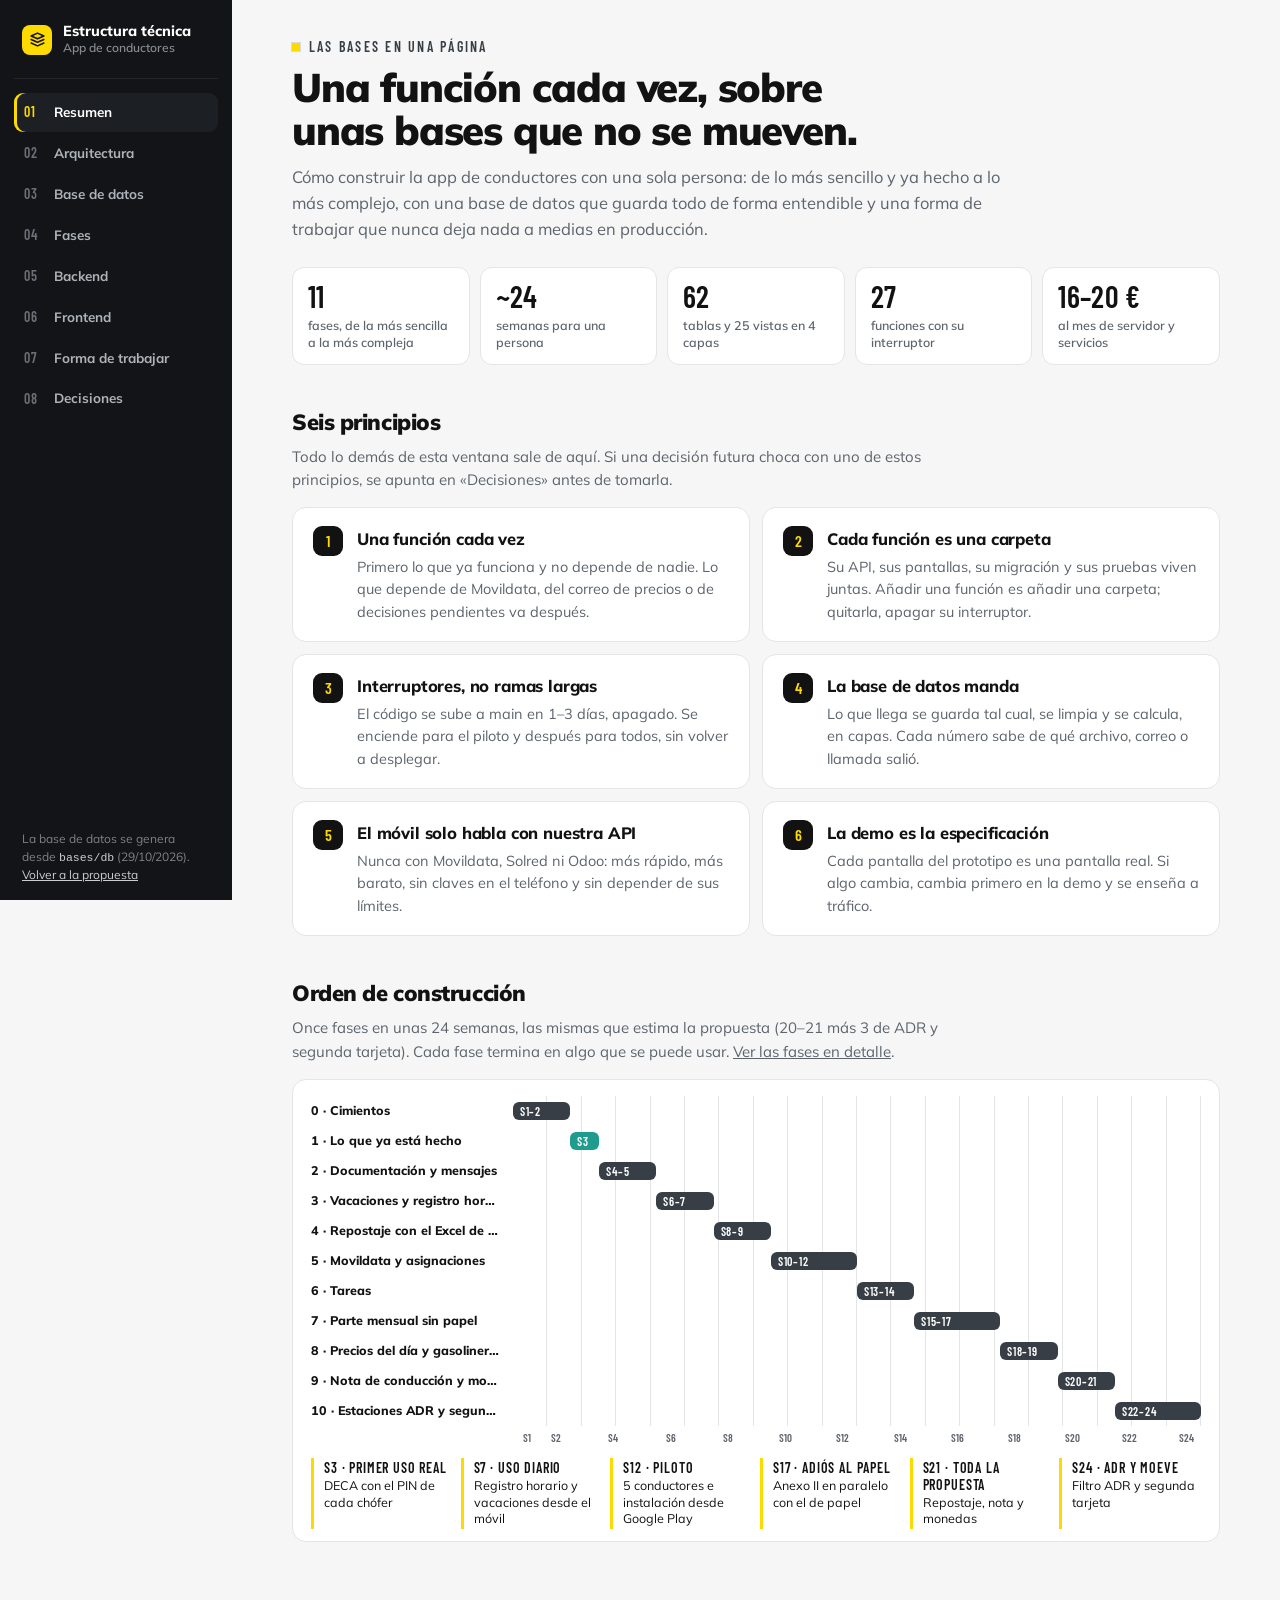
==== commit a4bd6ec3: "UP" ====
--- a/estructura-tecnica.html
+++ b/estructura-tecnica.html
@@ -60,7 +60,7 @@
 h2{margin:40px 0 6px;font-weight:900;font-size:22px;letter-spacing:-.02em}
 h3{margin:0;font-weight:800;font-size:16.5px;letter-spacing:-.01em}
 h4{margin:0 0 6px;font:800 11.5px/1.3 Mulish,sans-serif;letter-spacing:.11em;text-transform:uppercase;color:var(--muted)}
-h4 code{text-transform:none;letter-spacing:0;font-size:11.5px}
+h4 code{text-transform:none;letter-spacing:0;font-size:11.5px;overflow-wrap:anywhere}
 .lead{margin:12px 0 0;max-width:72ch;color:var(--muted);font-size:16.5px;text-wrap:pretty}
 .sub{margin:4px 0 16px;color:var(--muted);max-width:76ch}
 p{margin:0}
@@ -109,7 +109,7 @@
 .step::after{content:"";position:absolute;right:-7px;top:50%;width:12px;height:12px;background:#fff;border-top:1px solid var(--line);border-right:1px solid var(--line);transform:translateY(-50%) rotate(45deg);z-index:1}
 .step:last-child::after{display:none}
 .step b{display:block;font-size:13.5px;margin-bottom:3px}
-.step code{display:inline-block;margin-bottom:5px;font-size:11.5px;font-weight:700;padding:1px 6px;border-radius:5px;background:var(--bg)}
+.step code{display:inline-block;max-width:100%;overflow-wrap:anywhere;margin-bottom:5px;font-size:11.5px;font-weight:700;padding:1px 6px;border-radius:5px;background:var(--bg)}
 .step p{font-size:13px;color:var(--muted);line-height:1.45}
 .flow-t{margin:22px 0 8px;font-weight:800;font-size:14.5px}
 
@@ -187,7 +187,7 @@
 .tl-axis{display:grid;grid-template-columns:190px 1fr;gap:12px;margin-top:4px}
 .tl-ticks{position:relative;height:16px;font:600 11px/16px var(--cond);color:var(--muted)}
 .tl-ticks span{position:absolute;transform:translateX(-50%)}
-.tl-hitos{display:grid;grid-template-columns:repeat(5,minmax(0,1fr));gap:8px;margin-top:12px}
+.tl-hitos{display:grid;grid-template-columns:repeat(6,minmax(0,1fr));gap:8px;margin-top:12px}
 .hito{border-left:3px solid var(--y);padding:2px 0 2px 10px;font-size:12.5px;line-height:1.35}
 .hito b{display:block;font:600 14px/1.2 var(--cond);letter-spacing:.06em;text-transform:uppercase}
 .fase{background:#fff;border:1px solid var(--line);border-radius:16px;padding:20px 22px;margin-top:12px;scroll-margin-top:16px}
@@ -244,6 +244,7 @@
   .fase{scroll-margin-top:70px}
 }
 @media (max-width:600px){
+  .tl-ticks .menor{display:none}
   .kpis{grid-template-columns:1fr 1fr}
   .grid2,.grid3{grid-template-columns:1fr}
   .tl-row,.tl-axis{grid-template-columns:96px 1fr}
@@ -308,7 +309,7 @@
   </div>
 
   <h2>Orden de construcción</h2>
-  <p class="sub">Nueve fases en unas 20 semanas, las mismas que estima la propuesta. Cada fase termina en algo que se puede usar. <a href="#fases">Ver las fases en detalle</a>.</p>
+  <p class="sub">Once fases en unas 24 semanas, las mismas que estima la propuesta (20–21 más 3 de ADR y segunda tarjeta). Cada fase termina en algo que se puede usar. <a href="#fases">Ver las fases en detalle</a>.</p>
   <div id="tlResumen"></div>
 </section>
 
@@ -323,15 +324,15 @@
       <h4>Fuentes</h4>
       <div class="nodo"><b>Movildata</b><small>Posición, odómetro, tarjeta del tacógrafo</small></div>
       <div class="nodo"><b>Redes de gasóleo</b><small>Excel de Solred y correo de precios</small></div>
-      <div class="nodo"><b>Odoo</b><small>Órdenes de transporte (DECA)</small></div>
+      <div class="nodo"><b>Odoo</b><small>Órdenes (DECA), empleados, asistencias, ausencias y tareas</small></div>
       <div class="nodo"><b>Ministerio y rutas</b><small>Precio de respaldo, rutas de camión</small></div>
-      <div class="nodo"><b>El propio chófer</b><small>Fotos de tickets, servicios, documentos</small></div>
+      <div class="nodo"><b>El propio chófer</b><small>Fichajes, vacaciones, etapas, fotos de tickets y del frontal</small></div>
     </div>
     <div class="flecha"><svg viewBox="0 0 24 24" fill="none" stroke="currentColor" stroke-width="2" stroke-linecap="round"><path d="M5 12h14M13 6l6 6-6 6"/></svg></div>
     <div class="col">
       <h4>Worker</h4>
       <div class="nodo dark"><b>Tareas programadas</b><small>Mismo código que la API, otro proceso</small></div>
-      <div class="nodo"><b>Sincroniza</b><small>Movildata cada 5 min</small></div>
+      <div class="nodo"><b>Sincroniza</b><small>Movildata cada 5 min; Odoo cada 15</small></div>
       <div class="nodo"><b>Importa</b><small>Excel, correos, precios</small></div>
       <div class="nodo"><b>Calcula y avisa</b><small>Notas, monedas, caducidades, cola de avisos</small></div>
     </div>
@@ -447,9 +448,16 @@
     <div class="step"><code>nucleo.tickets.cuadra</code><b>Comprobación</b><p>La base de datos calcula si litros × €/L = importe.</p></div>
     <div class="step"><code>calculo.anexo_ii</code><b>Al parte</b><p>Cruzado con Solred, suma los litros del día en el Anexo II.</p></div>
   </div>
+  <p class="flow-t">Un fichaje, frente a lo que ve el tacógrafo</p>
+  <div class="steps" style="--n:4">
+    <div class="step"><code>nucleo.jornadas</code><b>Empieza la jornada</b><p>El mismo toque que confirma el camión guarda la entrada.</p></div>
+    <div class="step"><code>copiar_a_odoo</code><b>A Odoo</b><p>Se copia a Asistencias y se apunta su id. Si Odoo no responde, se reintenta.</p></div>
+    <div class="step"><code>nucleo.asistencias_odoo</code><b>Lo que se paga</b><p>Asistencias se trae de vuelta tal cual, con lo que RRHH cambie o meta a mano en Odoo.</p></div>
+    <div class="step"><code>calculo.horas_comparadas</code><b>Frente a Movildata</b><p>Cada día, horas pagadas contra horas reales de la tarjeta. Si se separan más de 15 min, a revisar.</p></div>
+  </div>
 
   <h2>Lo que la base de datos no deja romper</h2>
-  <p class="sub">Comprobado sobre PostgreSQL 16 con las nueve fases aplicadas en orden: cada uno de estos intentos se rechaza, y otros 15 cálculos dan lo esperado con los datos de ejemplo (1,649 €/L de respaldo, 29,7 L/100 km de consumo real, nota 8,1).</p>
+  <p class="sub">Comprobado sobre PostgreSQL 16 con las once fases aplicadas en orden: cada uno de estos intentos se rechaza, y otros 32 cálculos dan lo esperado con los datos de ejemplo (1,649 €/L de respaldo, 29,7 L/100 km de consumo real, nota 8,1, 11 días de vacaciones disponibles, un día en que Odoo paga 2 h más de lo que vio el tacógrafo).</p>
   <ul class="check ok grid2">
     <li>Un conductor en dos camiones a la vez, o con dos franjas abiertas.</li>
     <li>Una corrección de tráfico sin quién ni por qué.</li>
@@ -463,6 +471,11 @@
     <li>Dos documentos vigentes del mismo tipo para el mismo titular.</li>
     <li>Pagar dos veces las monedas de una semana.</li>
     <li>Una nota de conducción fuera de 0–10.</li>
+    <li>Dos jornadas del mismo chófer que se pisan, o dos abiertas a la vez.</li>
+    <li>Un fichaje corregido por tráfico sin motivo.</li>
+    <li>Una asistencia de Odoo que termina antes de empezar.</li>
+    <li>Pedir dos veces los mismos días de vacaciones, o rechazarlas sin decir por qué.</li>
+    <li>Una etapa de tarea marcada sin saber quién la marcó.</li>
   </ul>
 
   <h2>Todas las tablas</h2>
@@ -488,7 +501,7 @@
   <h1>De lo terminado y sencillo a lo que más cruza.</h1>
   <p class="lead">Cada fase solo depende de las anteriores que necesita, añade sus tablas en una migración y termina en algo que alguien usa. Las funciones nacen apagadas, pasan al piloto y después a toda la flota.</p>
   <div id="tlFases"></div>
-  <div class="note"><b>Respecto a la propuesta.</b><span>Mismo total (16–17 semanas más 3 de ADR y segunda tarjeta), distinto orden: DECA pasa de la semana 8 a la 3 y la documentación de la 14 a la 5, y el flujo con Movildata pasa de la semana 5 a la 10. El descubrimiento de Movildata sigue en la semana 1, porque es el riesgo que más puede cambiar el plan. Si dirección necesita ver el camión detectado en la semana 5, basta con hacer la fase 4 justo después de la 1: ninguna de las fases 2 y 3 depende de ella.</span></div>
+  <div class="note"><b>Respecto a la propuesta.</b><span>Mismo total: la propuesta da 20–21 semanas más 3 de ADR y segunda tarjeta, y aquí son 24. Distinto orden: DECA pasa de la semana 8 a la 3, la documentación de la 18 a la 5, vacaciones y registro horario de la 12 a la 7 (solo necesitan Odoo) y el flujo con Movildata de la 5 a la 12. Las tareas acaban en la semana 14 en los dos. El descubrimiento de Movildata sigue en la semana 1, porque es el riesgo que más puede cambiar el plan. Si dirección necesita ver el camión detectado en la semana 5, basta con hacer la fase 5 justo después de la 1: ninguna de las fases 2, 3 y 4 depende de ella.</span></div>
   <div id="listaFases"></div>
 </section>
 
@@ -512,13 +525,15 @@
 │  │  │  └─ importador.py         <span class="c">  lotes y filas, para cualquier Excel</span>
 │  │  ├─ integraciones/           <span class="c">un cliente por sistema externo</span>
 │  │  │  ├─ movildata.py          <span class="c">  del panel de flota</span>
-│  │  │  ├─ odoo.py               <span class="c">  de DECA</span>
+│  │  │  ├─ odoo.py               <span class="c">  de DECA: pedidos, empleados, asistencias, ausencias y tareas</span>
 │  │  │  └─ rutas.py · vision.py · correo.py · ministerio.py
 │  │  ├─ <span class="y">funciones/</span>               <span class="c">una carpeta por función</span>
-│  │  │  ├─ deca/ · notas/ · documentos/ · mensajes/ · repostaje/
-│  │  │  ├─ asignaciones/ · mis_datos/ · partes/ · tickets/ · precios/
-│  │  │  └─ gasolinera_optima/ · nota/ · monedas/ · estaciones_adr/
-│  │  └─ tareas/                  <span class="c">lo que corre solo (worker)</span>
+│  │  │  ├─ deca/ · notas/ · documentos/ · mensajes/
+│  │  │  ├─ registro_horario/ · vacaciones/ · conductores/ · repostaje/
+│  │  │  ├─ asignaciones/ (con la foto del frontal) · mis_datos/ · tareas/
+│  │  │  ├─ partes/ · tickets/ · precios/ · gasolinera_optima/
+│  │  │  └─ nota/ · monedas/ · estaciones_adr/
+│  │  └─ programadas/             <span class="c">lo que corre solo (worker)</span>
 │  ├─ migraciones/                <span class="c">Alembic: cada versión ejecuta un SQL de db/</span>
 │  └─ tests/                      <span class="c">comunes: permisos, importador, atribución</span>
 ├─ web/                           <span class="c">React · TypeScript · Vite</span>
@@ -528,7 +543,7 @@
 │     ├─ <span class="y">funciones/&lt;función&gt;/</span>     <span class="c">pantallas del chófer y del panel</span>
 │     ├─ ui/                      <span class="c">componentes y colores de la demo</span>
 │     └─ api/                     <span class="c">cliente generado desde la API</span>
-├─ db/                            <span class="c">los SQL de bases/db: fase0 … fase8 + datos_ejemplo</span>
+├─ db/                            <span class="c">los SQL de bases/db: fase00 … fase10 + datos_ejemplo</span>
 ├─ docs/decisiones/               <span class="c">una nota corta por decisión técnica</span>
 ├─ docker-compose.yml             <span class="c">PostgreSQL local</span>
 ├─ .env.example                   <span class="c">las variables, sin valores</span>
@@ -579,16 +594,19 @@
       <tr><td><code>purgar_ingesta</code></td><td>domingos</td><td>Borra las respuestas de API de más de 30 días, salvo las de error.</td><td>0</td></tr>
       <tr><td><code>enviar_notificaciones</code></td><td>cada minuto</td><td>Vacía la cola: push, email y, más adelante, WhatsApp.</td><td>2</td></tr>
       <tr><td><code>avisos_caducidad</code></td><td>cada día, 8:00</td><td>Aplica las reglas de aviso; los lunes, resumen de lo que caduca en 30 días.</td><td>2</td></tr>
-      <tr><td><code>sincronizar_movildata</code></td><td>cada 5 min</td><td>Posiciones, odómetro y tarjeta insertada; abre y cierra franjas.</td><td>4</td></tr>
-      <tr><td><code>actividad_tacografo</code></td><td>cada 15 min</td><td>Conducción, descansos y disponibilidad de cada tarjeta.</td><td>4</td></tr>
-      <tr><td><code>cerrar_jornadas</code></td><td>cada hora</td><td>Cierra las franjas sin actividad y las deja marcadas para revisar.</td><td>4</td></tr>
-      <tr><td><code>cruzar_tickets</code></td><td>cada hora</td><td>Empareja tickets con repostajes de Solred.</td><td>5</td></tr>
-      <tr><td><code>generar_partes</code></td><td>día 1, 6:00</td><td>Crea la hoja del mes de cada camión, lista para firmar.</td><td>5</td></tr>
-      <tr><td><code>leer_correo_precios</code></td><td>6:30–9:00, cada 10 min</td><td>Precios del día de cada red; a las 9:00 avisa si falta alguna.</td><td>6</td></tr>
-      <tr><td><code>precios_ministerio</code></td><td>cada día, 7:00</td><td>Precio de surtidor para el respaldo.</td><td>6</td></tr>
-      <tr><td><code>calcular_notas</code></td><td>lunes, 6:00</td><td>Notas de la semana anterior y resumen de jornadas.</td><td>7</td></tr>
-      <tr><td><code>repartir_monedas</code></td><td>lunes, 7:00</td><td>Tramos y rachas; las caducidades, cada día.</td><td>7</td></tr>
-      <tr><td><code>revisar_estaciones_adr</code></td><td>una vez al mes</td><td>El agente revisa estaciones nuevas o dudosas.</td><td>8</td></tr>
+      <tr><td><code>copiar_a_odoo</code></td><td>cada minuto</td><td>Lleva a Odoo lo pendiente: fichajes, vacaciones resueltas y, desde la fase 6, etapas y problemas. Si Odoo no responde, reintenta.</td><td>3</td></tr>
+      <tr><td><code>sincronizar_odoo</code></td><td>cada 15 min</td><td>Trae empleados, saldos de vacaciones y las ausencias que RRHH pone en Odoo.</td><td>3</td></tr>
+      <tr><td><code>sincronizar_movildata</code></td><td>cada 5 min</td><td>Posiciones, odómetro y tarjeta insertada; abre y cierra franjas.</td><td>5</td></tr>
+      <tr><td><code>actividad_tacografo</code></td><td>cada 15 min</td><td>Conducción, descansos y disponibilidad de cada tarjeta.</td><td>5</td></tr>
+      <tr><td><code>cerrar_jornadas</code></td><td>cada hora</td><td>Cierra las jornadas y franjas sin actividad y las deja marcadas para revisar.</td><td>5</td></tr>
+      <tr><td><code>sincronizar_tareas</code></td><td>cada 5 min</td><td>Tareas nuevas o cambiadas en Odoo para cada chófer; avisa al móvil.</td><td>6</td></tr>
+      <tr><td><code>cruzar_tickets</code></td><td>cada hora</td><td>Empareja tickets con repostajes de Solred.</td><td>7</td></tr>
+      <tr><td><code>generar_partes</code></td><td>día 1, 6:00</td><td>Crea la hoja del mes de cada camión, lista para firmar.</td><td>7</td></tr>
+      <tr><td><code>leer_correo_precios</code></td><td>6:30–9:00, cada 10 min</td><td>Precios del día de cada red; a las 9:00 avisa si falta alguna.</td><td>8</td></tr>
+      <tr><td><code>precios_ministerio</code></td><td>cada día, 7:00</td><td>Precio de surtidor para el respaldo.</td><td>8</td></tr>
+      <tr><td><code>calcular_notas</code></td><td>lunes, 6:00</td><td>Notas de la semana anterior y resumen de jornadas.</td><td>9</td></tr>
+      <tr><td><code>repartir_monedas</code></td><td>lunes, 7:00</td><td>Tramos y rachas; las caducidades, cada día.</td><td>9</td></tr>
+      <tr><td><code>revisar_estaciones_adr</code></td><td>una vez al mes</td><td>El agente revisa estaciones nuevas o dudosas.</td><td>10</td></tr>
     </tbody>
   </table></div>
 
@@ -601,7 +619,7 @@
       <li>Reintentos solo ante errores pasajeros (429, 5xx).</li>
     </ul></div>
     <div class="card"><h4>Odoo, Solred, correo, rutas y visión</h4><ul class="l">
-      <li><b>Odoo</b>: JSON-RPC desde el servidor con la lista cerrada de operaciones de DECA.</li>
+      <li><b>Odoo</b>: JSON-RPC desde el servidor con una lista cerrada de operaciones: las de DECA; leer empleados, saldos de vacaciones y tareas; y escribir fichajes, ausencias, etapas y problemas. Mientras se desarrolla, solo contra un Odoo de pruebas.</li>
       <li><b>Solred</b>: solo Excel; qué columna va a qué campo se guarda en el lote.</li>
       <li><b>Correo</b>: un buzón dedicado; el <code>message_id</code> evita leer dos veces.</li>
       <li><b>Rutas</b>: OpenRouteService con perfil de camión; distancias en caché.</li>
@@ -638,12 +656,14 @@
       <tr><td>0</td><td>Acceso con código y PIN, inicio</td><td>Acceso, conductores, camiones, remolques, usuarios y perfiles, interruptores</td></tr>
       <tr><td>1</td><td>Corregir orden de transporte (DECA), Mis notas</td><td>Historial de correcciones DECA</td></tr>
       <tr><td>2</td><td>Mis documentos, Mensajes</td><td>Documentación, Programar aviso, Mensajes</td></tr>
-      <tr><td>3</td><td class="muted">—</td><td>Repostaje, Importaciones, Estaciones</td></tr>
-      <tr><td>4</td><td>Camión detectado, cambio de camión, Mis datos</td><td>Resumen de flota, Cronograma, Alertas, Ficha del conductor</td></tr>
-      <tr><td>5</td><td>Parte del día, Foto del ticket, Cierre de jornada, Firma del mes</td><td>Partes mensuales (Anexo II), cruce con Solred</td></tr>
-      <tr><td>6</td><td>Necesito repostar</td><td>Precios de hoy, Avisos de corrección</td></tr>
-      <tr><td>7</td><td>Mi nota, Mis monedas</td><td>Recompensas, notas en la ficha</td></tr>
-      <tr><td>8</td><td>Carga ADR, Reportar incidencia</td><td>Estaciones ADR, Segunda tarjeta</td></tr>
+      <tr><td>3</td><td>Empezar y terminar la jornada, Mis vacaciones</td><td>Conductores (horas y vacaciones), Ausencias, Exportar registro horario</td></tr>
+      <tr><td>4</td><td class="muted">—</td><td>Repostaje, Importaciones, Estaciones</td></tr>
+      <tr><td>5</td><td>Camión detectado, Foto del frontal, cambio de camión, Mis datos</td><td>Resumen de flota, Cronograma, Alertas, Ficha del conductor, camiones y km en Conductores</td></tr>
+      <tr><td>6</td><td>Mis tareas, marcar etapas, Registrar problema</td><td>Tareas, Nueva tarea, Problemas</td></tr>
+      <tr><td>7</td><td>Parte del día, Foto del ticket, Cierre de jornada, Firma del mes</td><td>Partes mensuales (Anexo II), cruce con Solred</td></tr>
+      <tr><td>8</td><td>Necesito repostar</td><td>Precios de hoy, Avisos de corrección</td></tr>
+      <tr><td>9</td><td>Mi nota, Mis monedas</td><td>Recompensas, notas en la ficha</td></tr>
+      <tr><td>10</td><td>Carga ADR, Reportar incidencia</td><td>Estaciones ADR, Segunda tarjeta</td></tr>
     </tbody>
   </table></div>
 
@@ -658,7 +678,7 @@
   <div class="card" style="margin-top:12px"><ul class="l">
     <li>Cuenta a nombre de Grupo Trimodos (25 $ una vez). Las cuentas personales nuevas exigen 14 días de pruebas con 12 testers.</li>
     <li>La web se empaqueta como app Android (TWA) con Bubblewrap o PWABuilder; el dominio se verifica con <code>assetlinks.json</code>.</li>
-    <li>Primera versión en prueba interna con los 5 conductores del piloto, al terminar la fase 4. Después, el contenido se actualiza desde el servidor sin pasar revisión.</li>
+    <li>Primera versión en prueba interna con los 5 conductores del piloto, al terminar la fase 5. Después, el contenido se actualiza desde el servidor sin pasar revisión.</li>
   </ul></div>
 </section>
 
@@ -742,10 +762,11 @@
   <ul class="check" style="margin-top:12px">
     <li>Crear el repositorio privado <code>controldrive</code> con la estructura de la sección Backend.</li>
     <li>Copiar <code>bases/db</code> a <code>db/</code> y crear la primera versión de Alembic.</li>
-    <li><code>docker compose up</code>: PostgreSQL 16 local con las nueve fases y los datos de ejemplo.</li>
+    <li><code>docker compose up</code>: PostgreSQL 16 local con las once fases y los datos de ejemplo.</li>
     <li>Contratar el VPS, instalar Coolify y apuntar el subdominio (acceso al DNS de grupotrimodos.com).</li>
     <li>Descubrimiento de Movildata: qué endpoint da la tarjeta insertada y la actividad, y pedir que lo activen.</li>
     <li>Pedir a Tecnativa los tres cambios de DECA: imprimir sin contraseña web, informe de vehículos con permisos elevados y recortar permisos del usuario técnico.</li>
+    <li>Confirmar con quien lleva Odoo que están Empleados, Asistencias, Ausencias y Proyecto, y pedir un Odoo de pruebas para escribir.</li>
     <li>Pedir a tráfico: Excel de detalle de Solred, listado de estaciones, correos de precios de ejemplo y fechas de documentos.</li>
     <li>Abrir la cuenta de Google Play de la empresa.</li>
   </ul>
@@ -771,6 +792,10 @@
       <tr><td>Parámetros con fecha de vigencia</td><td>La ayuda al gasóleo cambia cada mes; los cálculos de octubre usan la de octubre.</td></tr>
       <tr><td>Monedas como libro de movimientos</td><td>El saldo es una suma: siempre se puede explicar y nunca se pierde un movimiento.</td></tr>
       <tr><td>Redes y tarjetas como tablas desde el principio</td><td>La segunda tarjeta (Moeve) será un dato, no una obra.</td></tr>
+      <tr><td>Odoo manda en las personas y las tareas</td><td>Empleados, saldo de vacaciones y tareas se leen de Odoo; lo que hace el chófer (pedir vacaciones, marcar etapas, avisar de un problema) se escribe allí. RRHH y tráfico siguen trabajando en Odoo como hoy.</td></tr>
+      <tr><td>El registro horario nace en la app</td><td>La entrada es el mismo toque que confirma el camión, y se copia a Asistencias de Odoo. Si Odoo no responde, se guarda y se reintenta: nunca se pierde un fichaje.</td></tr>
+      <tr><td>Las horas de verdad son las de Movildata</td><td>Las reales salen de la tarjeta del tacógrafo; las pagadas, de Asistencias de Odoo. No se pisan: se comparan cada día y lo que no cuadra sale para revisar, con el día y la diferencia.</td></tr>
+      <tr><td>Foto del frontal al coger un camión</td><td>Prueba de qué camión era y de cómo estaba. La matrícula leída se compara con la confirmada y, si no coincide, sale una alerta.</td></tr>
     </tbody>
   </table></div>
 
@@ -780,13 +805,19 @@
     <tbody>
       <tr><td>¿Cuánto dura el bloqueo del PIN tras 5 intentos? <span class="muted">Provisional: 15 min.</span></td><td><span class="pill">Fase 0</span></td><td>Dirección</td></tr>
       <tr><td>¿Qué perfiles usarán la app y quién recibe los mensajes de los chóferes?</td><td><span class="pill">Fase 2</span></td><td>Dirección</td></tr>
-      <tr><td>¿Quién envía los avisos de corrección, automáticos o revisados, y por qué canal?</td><td><span class="pill">Fase 3</span></td><td>Tráfico</td></tr>
-      <tr><td>¿Tras cuántas horas sin actividad se cierra sola una jornada? <span class="muted">Provisional: 6 h.</span></td><td><span class="pill">Fase 4</span></td><td>Tráfico</td></tr>
-      <tr><td>¿Una hoja del Anexo II por camión y turno? ¿Quién valida el parte y a dónde va después?</td><td><span class="pill">Fase 5</span></td><td>Tráfico y oficina</td></tr>
-      <tr><td>¿Cómo viene el correo de precios (por estación, provincia o único)? ¿El precio pactado ya descuenta la ayuda al gasóleo?</td><td><span class="pill">Fase 6</span></td><td>Tráfico</td></tr>
-      <tr><td>¿Qué es un 10 en cada parte de la nota? ¿Qué eventos da la API de Movildata?</td><td><span class="pill">Fase 7</span></td><td>Tráfico</td></tr>
-      <tr><td>¿Quién aprueba los canjes? Nombre de las monedas, catálogo, presupuesto y tributación de los premios.</td><td><span class="pill">Fase 7</span></td><td>Dirección y asesoría</td></tr>
-      <tr><td>¿Qué mercancías peligrosas y por qué rutas? ¿Quién es el consejero de seguridad? ¿Hay estaciones vetadas o de confianza?</td><td><span class="pill">Fase 8</span></td><td>Tráfico y consejero</td></tr>
+      <tr><td>¿Vuestro Odoo tiene Empleados, Asistencias, Ausencias y Proyecto? ¿Qué versión? ¿Hay un Odoo de pruebas?</td><td><span class="pill">Fase 3</span></td><td>Dirección y quien lleva Odoo</td></tr>
+      <tr><td>¿Vacaciones en días naturales o laborables según convenio? ¿Quién las aprueba y cuántos chóferes pueden estar fuera a la vez? <span class="muted">Provisional: 30 naturales y 2 a la vez.</span></td><td><span class="pill">Fase 3</span></td><td>Dirección y RRHH</td></tr>
+      <tr><td>¿Quién mete hoy las horas en Odoo? <span class="muted">Si es la oficina a mano, la app lo hace con la entrada y la salida del chófer; si vienen de otro sitio, la app solo las lee.</span></td><td><span class="pill">Fase 3</span></td><td>RRHH</td></tr>
+      <tr><td>¿Dónde se corrigen los fichajes? <span class="muted">Propuesta: en el panel, con motivo, y se reenvían a Odoo.</span></td><td><span class="pill">Fase 3</span></td><td>RRHH</td></tr>
+      <tr><td>¿Quién envía los avisos de corrección, automáticos o revisados, y por qué canal?</td><td><span class="pill">Fase 4</span></td><td>Tráfico</td></tr>
+      <tr><td>¿Qué horas reales se comparan con las pagadas? ¿Cuenta la disponibilidad (tiempo de presencia)? ¿Se pagan las pausas? ¿Cuánta diferencia se tolera? <span class="muted">Provisional: con disponibilidad, sin descansos y 15 min al día.</span></td><td><span class="pill">Fase 5</span></td><td>RRHH y tráfico</td></tr>
+      <tr><td>¿Tras cuántas horas sin actividad se cierra sola una jornada? <span class="muted">Provisional: 6 h.</span></td><td><span class="pill">Fase 5</span></td><td>Tráfico</td></tr>
+      <tr><td>¿Las tareas se crean en Odoo (Proyecto) o desde el panel? ¿Qué etapas tiene cada tipo de servicio y qué problemas avisan a quién?</td><td><span class="pill">Fase 6</span></td><td>Tráfico</td></tr>
+      <tr><td>¿Una hoja del Anexo II por camión y turno? ¿Quién valida el parte y a dónde va después?</td><td><span class="pill">Fase 7</span></td><td>Tráfico y oficina</td></tr>
+      <tr><td>¿Cómo viene el correo de precios (por estación, provincia o único)? ¿El precio pactado ya descuenta la ayuda al gasóleo?</td><td><span class="pill">Fase 8</span></td><td>Tráfico</td></tr>
+      <tr><td>¿Qué es un 10 en cada parte de la nota? ¿Qué eventos da la API de Movildata?</td><td><span class="pill">Fase 9</span></td><td>Tráfico</td></tr>
+      <tr><td>¿Quién aprueba los canjes? Nombre de las monedas, catálogo, presupuesto y tributación de los premios.</td><td><span class="pill">Fase 9</span></td><td>Dirección y asesoría</td></tr>
+      <tr><td>¿Qué mercancías peligrosas y por qué rutas? ¿Quién es el consejero de seguridad? ¿Hay estaciones vetadas o de confianza?</td><td><span class="pill">Fase 10</span></td><td>Tráfico y consejero</td></tr>
     </tbody>
   </table></div>
   <div class="note gray"><b>Ya cerradas en la propuesta.</b><span>Acceso a la API de Movildata confirmado; Solred hoy y una segunda tarjeta después; qué ve el conductor (su nota, sin compararle); la más barata para la empresa con 10 min de desvío; servicio = viajes hechos; gas-oil en litros; tramos y rachas de monedas; caducidades controladas; DECA se integra, no se rehace; instalación desde Google Play.</span></div>
@@ -796,7 +827,7 @@
 </div>
 
 <!-- esquema:inicio -->
-<script type="application/json" id="esquema">{"generado":"2026-10-29","esquemas":{"ingesta":"Lo que llega de fuera, tal cual llega: archivos, correos y respuestas de API. Nunca se edita; si algo está mal, se reimporta.","nucleo":"La verdad del negocio: datos limpios, con claves y reglas. Es lo que lee y escribe la app.","calculo":"Lo que se deduce de nucleo: vistas y resultados guardados. Nadie lo edita a mano; se puede borrar y recalcular.","sistema":"Cómo funciona la app: parámetros, interruptores de funciones, auditoría, tareas y notificaciones."},"fases":[{"n":0,"archivo":"bases/db/fase0_cimientos.sql","titulo":"FASE 0 · CIMIENTOS","resumen":"Lo mínimo para que exista la app: las cuatro capas, quién entra (usuarios, roles, conductores), con qué se trabaja (empresas, camiones, remolques), dónde se guardan los archivos y cómo queda registrado todo (parámetros, interruptores de funciones, auditoría, tareas e ingesta)."},{"n":1,"archivo":"bases/db/fase1_deca_notas.sql","titulo":"FASE 1 · LO QUE YA ESTÁ HECHO","resumen":"DECA (corregir la orden de transporte en Odoo) ya funciona: se integra tal cual, pero ahora cada corrección lleva el conductor que la hizo (su PIN sustituye al código compartido). Y «Mis notas», que es la función más sencilla de la app. Depende de: fase 0."},{"n":2,"archivo":"bases/db/fase2_documentos_mensajes.sql","titulo":"FASE 2 · DOCUMENTACIÓN Y MENSAJES","resumen":"Funciones que no dependen de ningún sistema externo: caducidades con avisos programables y mensajes entre oficina y chóferes. Aquí nace la cola de notificaciones que usarán todas las fases siguientes. Depende de: fase 0."},{"n":3,"archivo":"bases/db/fase3_repostaje_solred.sql","titulo":"FASE 3 · REPOSTAJE CON EL EXCEL DE SOLRED","resumen":"El control de repostaje por matrícula, solo con los Excel que ya da Solred: el informe mensual «Vehículos», el detalle con fecha y hora y el listado de estaciones con descuento. No necesita Movildata: el conductor de cada repostaje se deduce en la fase 6. Las redes y las tarjetas son tablas desde el primer día: la segunda red (Moeve) será un INSERT, no un cambio de estructura. Depende de: fase 0 (lotes, vehículos) y fase 2 (notificaciones)."},{"n":4,"archivo":"bases/db/fase4_movildata_asignaciones.sql","titulo":"FASE 4 · MOVILDATA Y ASIGNACIONES","resumen":"El corazón de la app: el sincronizador trae de Movildata posiciones, odómetro y la tarjeta del tacógrafo, y con eso se sabe quién lleva cada camión y entre qué horas (asignaciones). Todo lo del conductor sale de cruzar sus franjas con los datos del camión. Depende de: fase 0. Es la base de las fases 5, 6 y 7."},{"n":5,"archivo":"bases/db/fase5_parte_mensual.sql","titulo":"FASE 5 · PARTE MENSUAL SIN PAPEL","resumen":"El Anexo II se rellena solo: horas y km de la tarjeta y Movildata; el chófer suma servicios, hace la foto del ticket y confirma lugar, remolque y taller. Los tickets se cruzan con el detalle de Solred. Depende de: fase 3 (repostajes) y fase 4 (asignaciones, telemetría)."},{"n":6,"archivo":"bases/db/fase6_precios_gasolinera_optima.sql","titulo":"FASE 6 · PRECIOS DEL DÍA Y GASOLINERA ÓPTIMA","resumen":"Un agente lee cada mañana el correo de precios de cada red; si no llega, se usa el precio de respaldo (Ministerio − descuento − ayuda). Con eso, «Necesito repostar» lleva al chófer a la más barata para la empresa con 10 min de desvío como máximo. Y cada repostaje de Solred se atribuye por fin a su conductor. Depende de: fase 3 (gasolineras, repostajes) y fase 4 (asignaciones)."},{"n":7,"archivo":"bases/db/fase7_nota_monedas.sql","titulo":"FASE 7 · NOTA DE CONDUCCIÓN Y MONEDAS TRIMODOS","resumen":"La nota de 0 a 10 es la media de seis partes, cada una contra objetivos fijos que marca tráfico. Cada lunes se calcula la semana anterior y se reparten monedas. Las monedas son un libro de movimientos: el saldo siempre es la suma, nunca un número que se pisa. Depende de: fase 4 (Movildata, tacógrafo) y fase 6 (nota de repostaje). Antes de empezar: tráfico fija qué es un 10 en cada parte y se confirma qué eventos da la API de Movildata."},{"n":8,"archivo":"bases/db/fase8_adr_segunda_red.sql","titulo":"FASE 8 · ESTACIONES ADR Y SEGUNDA RED","resumen":"Con carga ADR solo se recomiendan estaciones compatibles. Un agente revisa las estaciones, tráfico confirma las dudosas y los chóferes reportan incidencias. La falta de un dato nunca da verde. La segunda red no necesita tablas nuevas: se activa con datos. Depende de: fase 2 (carné ADR), fase 4 (carga ADR) y fase 6."}],"objetos":[{"esquema":"nucleo","nombre":"empresas","fase":0,"tipo":"tabla","descripcion":"Empresas del grupo. Cada camión, remolque y conductor pertenece a una.","columnas":[{"nombre":"codigo","tipo":"text","pk":true,"nn":true,"unico":false,"fk":null,"calculada":false},{"nombre":"nombre","tipo":"text","pk":false,"nn":true,"unico":false,"fk":null,"calculada":false},{"nombre":"odoo_empresa_id","tipo":"integer","pk":false,"nn":false,"unico":true,"fk":null,"calculada":false,"descripcion":"Id de la compañía en Odoo (DECA la necesita para buscar pedidos)."},{"nombre":"activa","tipo":"boolean","pk":false,"nn":true,"unico":false,"fk":null,"calculada":false}],"reglas":[]},{"esquema":"nucleo","nombre":"roles","fase":0,"tipo":"tabla","descripcion":"Perfiles de acceso. Añadir tráfico, oficina, taller o dirección es un INSERT, no un cambio de estructura.","columnas":[{"nombre":"codigo","tipo":"text","pk":true,"nn":true,"unico":false,"fk":null,"calculada":false},{"nombre":"nombre","tipo":"text","pk":false,"nn":true,"unico":false,"fk":null,"calculada":false},{"nombre":"descripcion","tipo":"text","pk":false,"nn":true,"unico":false,"fk":null,"calculada":false},{"nombre":"permisos","tipo":"text[]","pk":false,"nn":true,"unico":false,"fk":null,"calculada":false,"descripcion":"Permisos que comprueba la API, p. ej. {flota.ver, conductores.editar}. «*» = todos; «propio» = solo sus datos."}],"reglas":[]},{"esquema":"nucleo","nombre":"usuarios","fase":0,"tipo":"tabla","descripcion":"Todo el que entra en la app: conductores (código + PIN) y oficina (email + contraseña).","columnas":[{"nombre":"id","tipo":"bigint","pk":true,"nn":true,"unico":false,"fk":null,"calculada":false},{"nombre":"nombre","tipo":"text","pk":false,"nn":true,"unico":false,"fk":null,"calculada":false},{"nombre":"rol","tipo":"text","pk":false,"nn":true,"unico":false,"fk":"nucleo.roles","calculada":false},{"nombre":"codigo","tipo":"text","pk":false,"nn":false,"unico":true,"fk":null,"calculada":false,"descripcion":"Código de conductor con el que entra en el móvil."},{"nombre":"email","tipo":"text","pk":false,"nn":false,"unico":false,"fk":null,"calculada":false},{"nombre":"pin_hash","tipo":"text","pk":false,"nn":false,"unico":false,"fk":null,"calculada":false,"descripcion":"PIN de 4 cifras cifrado con argon2. El PIN nunca se guarda."},{"nombre":"clave_hash","tipo":"text","pk":false,"nn":false,"unico":false,"fk":null,"calculada":false,"descripcion":"Contraseña de oficina cifrada con argon2."},{"nombre":"intentos_fallidos","tipo":"smallint","pk":false,"nn":true,"unico":false,"fk":null,"calculada":false},{"nombre":"bloqueado_hasta","tipo":"timestamptz","pk":false,"nn":false,"unico":false,"fk":null,"calculada":false,"descripcion":"Tras sistema.parametro(acceso.intentos_max) fallos seguidos. Solo administración resetea el PIN."},{"nombre":"en_piloto","tipo":"boolean","pk":false,"nn":true,"unico":false,"fk":null,"calculada":false,"descripcion":"Ve las funciones encendidas en modo «piloto» (sistema.funciones)."},{"nombre":"activo","tipo":"boolean","pk":false,"nn":true,"unico":false,"fk":null,"calculada":false},{"nombre":"ultimo_acceso_en","tipo":"timestamptz","pk":false,"nn":false,"unico":false,"fk":null,"calculada":false},{"nombre":"creado_en","tipo":"timestamptz","pk":false,"nn":true,"unico":false,"fk":null,"calculada":false},{"nombre":"actualizado_en","tipo":"timestamptz","pk":false,"nn":true,"unico":false,"fk":null,"calculada":false}],"reglas":[]},{"esquema":"nucleo","nombre":"dispositivos","fase":0,"tipo":"tabla","descripcion":"Móviles recordados: al día siguiente el conductor solo pone el PIN. Revocar uno lo obliga a entrar con código otra vez.","columnas":[{"nombre":"id","tipo":"bigint","pk":true,"nn":true,"unico":false,"fk":null,"calculada":false},{"nombre":"usuario_id","tipo":"bigint","pk":false,"nn":true,"unico":false,"fk":"nucleo.usuarios","calculada":false},{"nombre":"token_hash","tipo":"text","pk":false,"nn":true,"unico":true,"fk":null,"calculada":false,"descripcion":"Huella del token que guarda el móvil. El token en claro nunca se guarda."},{"nombre":"nombre","tipo":"text","pk":false,"nn":false,"unico":false,"fk":null,"calculada":false},{"nombre":"creado_en","tipo":"timestamptz","pk":false,"nn":true,"unico":false,"fk":null,"calculada":false},{"nombre":"ultimo_uso_en","tipo":"timestamptz","pk":false,"nn":false,"unico":false,"fk":null,"calculada":false},{"nombre":"revocado_en","tipo":"timestamptz","pk":false,"nn":false,"unico":false,"fk":null,"calculada":false}],"reglas":[]},{"esquema":"nucleo","nombre":"archivos","fase":0,"tipo":"tabla","descripcion":"Todos los archivos (fotos de tickets, documentos, Excel, PDF, firmas). El archivo vive en disco; aquí, dónde está y su huella.","columnas":[{"nombre":"id","tipo":"bigint","pk":true,"nn":true,"unico":false,"fk":null,"calculada":false},{"nombre":"ruta","tipo":"text","pk":false,"nn":true,"unico":true,"fk":null,"calculada":false,"descripcion":"Ruta dentro del volumen de archivos, p. ej. tickets/2026/10/8f3a….jpg."},{"nombre":"nombre_original","tipo":"text","pk":false,"nn":false,"unico":false,"fk":null,"calculada":false},{"nombre":"tipo_mime","tipo":"text","pk":false,"nn":true,"unico":false,"fk":null,"calculada":false},{"nombre":"bytes","tipo":"bigint","pk":false,"nn":true,"unico":false,"fk":null,"calculada":false},{"nombre":"sha256","tipo":"text","pk":false,"nn":true,"unico":false,"fk":null,"calculada":false,"descripcion":"Huella del contenido: detecta el mismo archivo subido dos veces."},{"nombre":"subido_por","tipo":"bigint","pk":false,"nn":false,"unico":false,"fk":"nucleo.usuarios","calculada":false},{"nombre":"subido_en","tipo":"timestamptz","pk":false,"nn":true,"unico":false,"fk":null,"calculada":false}],"reglas":[]},{"esquema":"sistema","nombre":"parametros","fase":0,"tipo":"tabla","descripcion":"Números que decide la empresa y pueden cambiar (desvío máximo, ayuda al gasóleo, tramos de monedas…). Nunca se pisan: un cambio es una fila nueva con su fecha, y los cálculos de un mes usan el valor de ese mes.","columnas":[{"nombre":"id","tipo":"bigint","pk":true,"nn":true,"unico":false,"fk":null,"calculada":false},{"nombre":"clave","tipo":"text","pk":false,"nn":true,"unico":false,"fk":null,"calculada":false},{"nombre":"valor","tipo":"jsonb","pk":false,"nn":true,"unico":false,"fk":null,"calculada":false},{"nombre":"unidad","tipo":"text","pk":false,"nn":false,"unico":false,"fk":null,"calculada":false},{"nombre":"vigente_desde","tipo":"date","pk":false,"nn":true,"unico":false,"fk":null,"calculada":false,"descripcion":"Desde qué día vale. El valor de una fecha es el de la fila más reciente que no la supera."},{"nombre":"descripcion","tipo":"text","pk":false,"nn":true,"unico":false,"fk":null,"calculada":false},{"nombre":"cambiado_por","tipo":"bigint","pk":false,"nn":false,"unico":false,"fk":"nucleo.usuarios","calculada":false},{"nombre":"creado_en","tipo":"timestamptz","pk":false,"nn":true,"unico":false,"fk":null,"calculada":false}],"reglas":[]},{"esquema":"sistema","nombre":"funciones","fase":0,"tipo":"tabla","descripcion":"Interruptores: cada función nace «apagada», pasa a «piloto» (solo usuarios en_piloto) y después a «todos». Permite subir código a medias sin que nadie lo vea.","columnas":[{"nombre":"codigo","tipo":"text","pk":true,"nn":true,"unico":false,"fk":null,"calculada":false},{"nombre":"nombre","tipo":"text","pk":false,"nn":true,"unico":false,"fk":null,"calculada":false},{"nombre":"fase","tipo":"smallint","pk":false,"nn":true,"unico":false,"fk":null,"calculada":false},{"nombre":"estado","tipo":"text","pk":false,"nn":true,"unico":false,"fk":null,"calculada":false},{"nombre":"descripcion","tipo":"text","pk":false,"nn":false,"unico":false,"fk":null,"calculada":false},{"nombre":"actualizado_en","tipo":"timestamptz","pk":false,"nn":true,"unico":false,"fk":null,"calculada":false}],"reglas":[]},{"esquema":"sistema","nombre":"auditoria","fase":0,"tipo":"tabla","descripcion":"Quién hizo o vio qué, y cuándo. Responde a «¿quién ha mirado mis datos?» (LOPDGDD) y a «¿quién cambió esta asignación?».","columnas":[{"nombre":"id","tipo":"bigint","pk":true,"nn":true,"unico":false,"fk":null,"calculada":false},{"nombre":"ocurrido_en","tipo":"timestamptz","pk":false,"nn":true,"unico":false,"fk":null,"calculada":false},{"nombre":"usuario_id","tipo":"bigint","pk":false,"nn":false,"unico":false,"fk":"nucleo.usuarios","calculada":false,"descripcion":"Vacío = lo hizo una tarea automática."},{"nombre":"accion","tipo":"text","pk":false,"nn":true,"unico":false,"fk":null,"calculada":false},{"nombre":"entidad","tipo":"text","pk":false,"nn":true,"unico":false,"fk":null,"calculada":false,"descripcion":"Tabla afectada, p. ej. nucleo.asignaciones."},{"nombre":"entidad_id","tipo":"text","pk":false,"nn":false,"unico":false,"fk":null,"calculada":false},{"nombre":"sobre_conductor_id","tipo":"bigint","pk":false,"nn":false,"unico":false,"fk":null,"calculada":false,"descripcion":"De qué conductor son los datos vistos o tocados."},{"nombre":"antes","tipo":"jsonb","pk":false,"nn":false,"unico":false,"fk":null,"calculada":false},{"nombre":"despues","tipo":"jsonb","pk":false,"nn":false,"unico":false,"fk":null,"calculada":false},{"nombre":"motivo","tipo":"text","pk":false,"nn":false,"unico":false,"fk":null,"calculada":false},{"nombre":"ip","tipo":"inet","pk":false,"nn":false,"unico":false,"fk":null,"calculada":false}],"reglas":[]},{"esquema":"sistema","nombre":"ejecuciones","fase":0,"tipo":"tabla","descripcion":"Cada vez que corre una tarea programada (sincronizar Movildata, leer el correo, calcular notas…): cuándo, cómo acabó y cuántas filas tocó.","columnas":[{"nombre":"id","tipo":"bigint","pk":true,"nn":true,"unico":false,"fk":null,"calculada":false},{"nombre":"tarea","tipo":"text","pk":false,"nn":true,"unico":false,"fk":null,"calculada":false},{"nombre":"inicio","tipo":"timestamptz","pk":false,"nn":true,"unico":false,"fk":null,"calculada":false},{"nombre":"fin","tipo":"timestamptz","pk":false,"nn":false,"unico":false,"fk":null,"calculada":false},{"nombre":"estado","tipo":"text","pk":false,"nn":true,"unico":false,"fk":null,"calculada":false},{"nombre":"filas","tipo":"integer","pk":false,"nn":false,"unico":false,"fk":null,"calculada":false},{"nombre":"detalle","tipo":"text","pk":false,"nn":false,"unico":false,"fk":null,"calculada":false}],"reglas":[]},{"esquema":"ingesta","nombre":"lotes","fase":0,"tipo":"tabla","descripcion":"Cada entrega de datos: un Excel de Solred, un correo de precios, una llamada a Movildata. Todo dato de nucleo que vino de fuera apunta a su lote.","columnas":[{"nombre":"id","tipo":"bigint","pk":true,"nn":true,"unico":false,"fk":null,"calculada":false},{"nombre":"origen","tipo":"text","pk":false,"nn":true,"unico":false,"fk":null,"calculada":false},{"nombre":"descripcion","tipo":"text","pk":false,"nn":false,"unico":false,"fk":null,"calculada":false},{"nombre":"archivo_id","tipo":"bigint","pk":false,"nn":false,"unico":false,"fk":"nucleo.archivos","calculada":false},{"nombre":"huella","tipo":"text","pk":false,"nn":false,"unico":false,"fk":null,"calculada":false,"descripcion":"sha256 del archivo o de la respuesta. Impide importar dos veces lo mismo."},{"nombre":"periodo_desde","tipo":"date","pk":false,"nn":false,"unico":false,"fk":null,"calculada":false},{"nombre":"periodo_hasta","tipo":"date","pk":false,"nn":false,"unico":false,"fk":null,"calculada":false},{"nombre":"estado","tipo":"text","pk":false,"nn":true,"unico":false,"fk":null,"calculada":false,"descripcion":"recibido → en_revision (filas con error a la vista) → importado. O descartado / error."},{"nombre":"filas_total","tipo":"integer","pk":false,"nn":false,"unico":false,"fk":null,"calculada":false},{"nombre":"filas_ok","tipo":"integer","pk":false,"nn":false,"unico":false,"fk":null,"calculada":false},{"nombre":"filas_error","tipo":"integer","pk":false,"nn":false,"unico":false,"fk":null,"calculada":false},{"nombre":"mapeo_columnas","tipo":"jsonb","pk":false,"nn":false,"unico":false,"fk":null,"calculada":false,"descripcion":"Qué columna del archivo va a qué campo. Si Solred cambia el Excel, se cambia aquí, no el código."},{"nombre":"error","tipo":"text","pk":false,"nn":false,"unico":false,"fk":null,"calculada":false},{"nombre":"ejecucion_id","tipo":"bigint","pk":false,"nn":false,"unico":false,"fk":"sistema.ejecuciones","calculada":false},{"nombre":"recibido_en","tipo":"timestamptz","pk":false,"nn":true,"unico":false,"fk":null,"calculada":false},{"nombre":"importado_en","tipo":"timestamptz","pk":false,"nn":false,"unico":false,"fk":null,"calculada":false},{"nombre":"importado_por","tipo":"bigint","pk":false,"nn":false,"unico":false,"fk":"nucleo.usuarios","calculada":false}],"reglas":[]},{"esquema":"ingesta","nombre":"filas","fase":0,"tipo":"tabla","descripcion":"Cada fila de un archivo, tal cual se leyó, con su veredicto. Es la «lista de filas a revisar antes de confirmar» del importador.","columnas":[{"nombre":"lote_id","tipo":"bigint","pk":true,"nn":true,"unico":false,"fk":"ingesta.lotes","calculada":false},{"nombre":"n_fila","tipo":"integer","pk":true,"nn":true,"unico":false,"fk":null,"calculada":false},{"nombre":"datos","tipo":"jsonb","pk":false,"nn":true,"unico":false,"fk":null,"calculada":false,"descripcion":"La fila original: {\"Matrícula\": \"5963 HFH\", \"Litros\": \"252,4\", …}."},{"nombre":"estado","tipo":"text","pk":false,"nn":true,"unico":false,"fk":null,"calculada":false},{"nombre":"mensaje","tipo":"text","pk":false,"nn":false,"unico":false,"fk":null,"calculada":false,"descripcion":"Por qué no entró o qué hay que revisar, en lenguaje claro: «La matrícula 1234ABC no existe»."},{"nombre":"destino","tipo":"text","pk":false,"nn":false,"unico":false,"fk":null,"calculada":false,"descripcion":"Tabla donde acabó la fila (p. ej. nucleo.repostajes); destino_id es su id."},{"nombre":"destino_id","tipo":"bigint","pk":false,"nn":false,"unico":false,"fk":null,"calculada":false}],"reglas":[]},{"esquema":"ingesta","nombre":"respuestas_api","fase":0,"tipo":"tabla","descripcion":"Respuestas de API en bruto. Si Movildata cambia un nombre de campo, aquí se ve qué llegó. Se purgan a los 30 días salvo las de error.","columnas":[{"nombre":"id","tipo":"bigint","pk":true,"nn":true,"unico":false,"fk":null,"calculada":false},{"nombre":"lote_id","tipo":"bigint","pk":false,"nn":false,"unico":false,"fk":"ingesta.lotes","calculada":false},{"nombre":"servicio","tipo":"text","pk":false,"nn":true,"unico":false,"fk":null,"calculada":false},{"nombre":"endpoint","tipo":"text","pk":false,"nn":true,"unico":false,"fk":null,"calculada":false},{"nombre":"parametros","tipo":"jsonb","pk":false,"nn":false,"unico":false,"fk":null,"calculada":false,"descripcion":"Parámetros de la llamada sin la clave (apiKey nunca se guarda)."},{"nombre":"estado_http","tipo":"smallint","pk":false,"nn":false,"unico":false,"fk":null,"calculada":false},{"nombre":"cuerpo","tipo":"jsonb","pk":false,"nn":false,"unico":false,"fk":null,"calculada":false},{"nombre":"duracion_ms","tipo":"integer","pk":false,"nn":false,"unico":false,"fk":null,"calculada":false},{"nombre":"recibido_en","tipo":"timestamptz","pk":false,"nn":true,"unico":false,"fk":null,"calculada":false}],"reglas":[]},{"esquema":"nucleo","nombre":"conductores","fase":0,"tipo":"tabla","descripcion":"Datos de cada chófer. El nombre, el código y el PIN están en nucleo.usuarios (uno a uno).","columnas":[{"nombre":"id","tipo":"bigint","pk":true,"nn":true,"unico":false,"fk":null,"calculada":false},{"nombre":"usuario_id","tipo":"bigint","pk":false,"nn":true,"unico":true,"fk":"nucleo.usuarios","calculada":false},{"nombre":"empresa","tipo":"text","pk":false,"nn":false,"unico":false,"fk":"nucleo.empresas","calculada":false},{"nombre":"tarjeta_tacografo","tipo":"text","pk":false,"nn":false,"unico":true,"fk":null,"calculada":false,"descripcion":"Nº de su tarjeta de conductor. Es la llave con Movildata: dice en qué camión está y qué hace."},{"nombre":"base","tipo":"text","pk":false,"nn":false,"unico":false,"fk":null,"calculada":false},{"nombre":"telefono","tipo":"text","pk":false,"nn":false,"unico":false,"fk":null,"calculada":false},{"nombre":"fecha_alta","tipo":"date","pk":false,"nn":false,"unico":false,"fk":null,"calculada":false},{"nombre":"fecha_baja","tipo":"date","pk":false,"nn":false,"unico":false,"fk":null,"calculada":false},{"nombre":"creado_en","tipo":"timestamptz","pk":false,"nn":true,"unico":false,"fk":null,"calculada":false},{"nombre":"actualizado_en","tipo":"timestamptz","pk":false,"nn":true,"unico":false,"fk":null,"calculada":false}],"reglas":[]},{"esquema":"nucleo","nombre":"vehiculos","fase":0,"tipo":"tabla","descripcion":"Cabezas tractoras. La lista inicial sale de Movildata (GetVehiculos).","columnas":[{"nombre":"id","tipo":"bigint","pk":true,"nn":true,"unico":false,"fk":null,"calculada":false},{"nombre":"matricula","tipo":"text","pk":false,"nn":true,"unico":true,"fk":null,"calculada":false,"descripcion":"Sin espacios ni guiones, en mayúsculas (lo exige un CHECK)."},{"nombre":"empresa","tipo":"text","pk":false,"nn":false,"unico":false,"fk":"nucleo.empresas","calculada":false},{"nombre":"alias","tipo":"text","pk":false,"nn":false,"unico":false,"fk":null,"calculada":false},{"nombre":"marca_modelo","tipo":"text","pk":false,"nn":false,"unico":false,"fk":null,"calculada":false},{"nombre":"id_movildata","tipo":"text","pk":false,"nn":false,"unico":true,"fk":null,"calculada":false,"descripcion":"Identificador del vehículo en Movildata (imei)."},{"nombre":"base","tipo":"text","pk":false,"nn":false,"unico":false,"fk":null,"calculada":false},{"nombre":"qr_token","tipo":"text","pk":false,"nn":true,"unico":true,"fk":null,"calculada":false,"descripcion":"Lo que lleva la pegatina QR de la cabina: elegir camión sin teclear."},{"nombre":"tacografo_digital","tipo":"boolean","pk":false,"nn":true,"unico":false,"fk":null,"calculada":false,"descripcion":"false = no hay tarjeta que leer: la app pide la matrícula a mano o por QR."},{"nombre":"consumo_objetivo_l_100km","tipo":"numeric(4,1)","pk":false,"nn":false,"unico":false,"fk":null,"calculada":false,"descripcion":"Objetivo de consumo de este camión para la nota de conducción."},{"nombre":"fecha_matriculacion","tipo":"date","pk":false,"nn":false,"unico":false,"fk":null,"calculada":false,"descripcion":"Decide la frecuencia de la ITV (anual hasta 10 años, después cada 6 meses)."},{"nombre":"activo","tipo":"boolean","pk":false,"nn":true,"unico":false,"fk":null,"calculada":false},{"nombre":"lote_id","tipo":"bigint","pk":false,"nn":false,"unico":false,"fk":"ingesta.lotes","calculada":false},{"nombre":"creado_en","tipo":"timestamptz","pk":false,"nn":true,"unico":false,"fk":null,"calculada":false},{"nombre":"actualizado_en","tipo":"timestamptz","pk":false,"nn":true,"unico":false,"fk":null,"calculada":false}],"reglas":[]},{"esquema":"nucleo","nombre":"remolques","fase":0,"tipo":"tabla","descripcion":"Remolques y semirremolques. El chófer los elige de una lista o escanea su QR.","columnas":[{"nombre":"id","tipo":"bigint","pk":true,"nn":true,"unico":false,"fk":null,"calculada":false},{"nombre":"matricula","tipo":"text","pk":false,"nn":true,"unico":true,"fk":null,"calculada":false},{"nombre":"empresa","tipo":"text","pk":false,"nn":false,"unico":false,"fk":"nucleo.empresas","calculada":false},{"nombre":"tipo","tipo":"text","pk":false,"nn":false,"unico":false,"fk":null,"calculada":false,"descripcion":"Lona, frigorífico, cisterna, plataforma…"},{"nombre":"qr_token","tipo":"text","pk":false,"nn":true,"unico":true,"fk":null,"calculada":false},{"nombre":"fecha_matriculacion","tipo":"date","pk":false,"nn":false,"unico":false,"fk":null,"calculada":false},{"nombre":"activo","tipo":"boolean","pk":false,"nn":true,"unico":false,"fk":null,"calculada":false},{"nombre":"creado_en","tipo":"timestamptz","pk":false,"nn":true,"unico":false,"fk":null,"calculada":false},{"nombre":"actualizado_en","tipo":"timestamptz","pk":false,"nn":true,"unico":false,"fk":null,"calculada":false}],"reglas":[]},{"esquema":"nucleo","nombre":"deca_correcciones","fase":1,"tipo":"tabla","descripcion":"Registro propio de cada corrección hecha con DECA. Odoo sigue siendo la fuente de la orden; esto dice quién cambió qué y cuándo.","columnas":[{"nombre":"id","tipo":"bigint","pk":true,"nn":true,"unico":false,"fk":null,"calculada":false},{"nombre":"conductor_id","tipo":"bigint","pk":false,"nn":true,"unico":false,"fk":"nucleo.conductores","calculada":false},{"nombre":"empresa","tipo":"text","pk":false,"nn":true,"unico":false,"fk":"nucleo.empresas","calculada":false},{"nombre":"pedido","tipo":"text","pk":false,"nn":true,"unico":false,"fk":null,"calculada":false,"descripcion":"Nº de pedido de Odoo, p. ej. S2621473."},{"nombre":"tarea_odoo_id","tipo":"integer","pk":false,"nn":false,"unico":false,"fk":null,"calculada":false},{"nombre":"antes","tipo":"jsonb","pk":false,"nn":true,"unico":false,"fk":null,"calculada":false,"descripcion":"Mercancía, bultos, euro palets y peso antes del cambio."},{"nombre":"despues","tipo":"jsonb","pk":false,"nn":true,"unico":false,"fk":null,"calculada":false},{"nombre":"resultado","tipo":"text","pk":false,"nn":true,"unico":false,"fk":null,"calculada":false,"descripcion":"simulada = DRY_RUN (no se escribió en Odoo)."},{"nombre":"error","tipo":"text","pk":false,"nn":false,"unico":false,"fk":null,"calculada":false},{"nombre":"pdf_id","tipo":"bigint","pk":false,"nn":false,"unico":false,"fk":"nucleo.archivos","calculada":false},{"nombre":"ocurrido_en","tipo":"timestamptz","pk":false,"nn":true,"unico":false,"fk":null,"calculada":false}],"reglas":[]},{"esquema":"nucleo","nombre":"notas","fase":1,"tipo":"tabla","descripcion":"Notas privadas del conductor. Solo las ve él: ni administración puede leerlas (regla de la API, con test).","columnas":[{"nombre":"id","tipo":"bigint","pk":true,"nn":true,"unico":false,"fk":null,"calculada":false},{"nombre":"conductor_id","tipo":"bigint","pk":false,"nn":true,"unico":false,"fk":"nucleo.conductores","calculada":false},{"nombre":"texto","tipo":"text","pk":false,"nn":false,"unico":false,"fk":null,"calculada":false},{"nombre":"foto_id","tipo":"bigint","pk":false,"nn":false,"unico":false,"fk":"nucleo.archivos","calculada":false},{"nombre":"creada_en","tipo":"timestamptz","pk":false,"nn":true,"unico":false,"fk":null,"calculada":false},{"nombre":"editada_en","tipo":"timestamptz","pk":false,"nn":false,"unico":false,"fk":null,"calculada":false},{"nombre":"borrada_en","tipo":"timestamptz","pk":false,"nn":false,"unico":false,"fk":null,"calculada":false}],"reglas":[]},{"esquema":"nucleo","nombre":"tipos_documento","fase":2,"tipo":"tabla","descripcion":"Qué documentos se controlan y de quién son. Añadir uno nuevo (p. ej. CAP) es un INSERT.","columnas":[{"nombre":"codigo","tipo":"text","pk":true,"nn":true,"unico":false,"fk":null,"calculada":false},{"nombre":"nombre","tipo":"text","pk":false,"nn":true,"unico":false,"fk":null,"calculada":false},{"nombre":"titular","tipo":"text","pk":false,"nn":true,"unico":false,"fk":null,"calculada":false},{"nombre":"renovacion","tipo":"text","pk":false,"nn":true,"unico":false,"fk":null,"calculada":false,"descripcion":"Cada cuánto se renueva, en palabras: «Cada 5 años»."},{"nombre":"requiere_apto","tipo":"boolean","pk":false,"nn":true,"unico":false,"fk":null,"calculada":false,"descripcion":"Solo la revisión médica: se guarda si es apto, nunca diagnósticos."}],"reglas":[]},{"esquema":"nucleo","nombre":"documentos","fase":2,"tipo":"tabla","descripcion":"Cada documento con su fecha de caducidad. Un solo documento vigente por titular y tipo; al validar uno nuevo, el anterior pasa a «sustituido» y los avisos se paran solos.","columnas":[{"nombre":"id","tipo":"bigint","pk":true,"nn":true,"unico":false,"fk":null,"calculada":false},{"nombre":"tipo","tipo":"text","pk":false,"nn":true,"unico":false,"fk":"nucleo.tipos_documento","calculada":false},{"nombre":"titular","tipo":"text","pk":false,"nn":true,"unico":false,"fk":"nucleo.tipos_documento","calculada":false,"descripcion":"De quién es: conductor, vehiculo o remolque. Debe coincidir con el tipo y con la columna rellena (lo garantizan las restricciones)."},{"nombre":"conductor_id","tipo":"bigint","pk":false,"nn":false,"unico":false,"fk":"nucleo.conductores","calculada":false},{"nombre":"vehiculo_id","tipo":"bigint","pk":false,"nn":false,"unico":false,"fk":"nucleo.vehiculos","calculada":false},{"nombre":"remolque_id","tipo":"bigint","pk":false,"nn":false,"unico":false,"fk":"nucleo.remolques","calculada":false},{"nombre":"caduca_el","tipo":"date","pk":false,"nn":true,"unico":false,"fk":null,"calculada":false},{"nombre":"archivo_id","tipo":"bigint","pk":false,"nn":false,"unico":false,"fk":"nucleo.archivos","calculada":false},{"nombre":"apto","tipo":"boolean","pk":false,"nn":false,"unico":false,"fk":null,"calculada":false,"descripcion":"Solo revisión médica. Sin datos médicos: los informes se quedan en el servicio de prevención."},{"nombre":"estado","tipo":"text","pk":false,"nn":true,"unico":false,"fk":null,"calculada":false,"descripcion":"El chófer sube la foto (pendiente_validacion), tráfico la valida (vigente)."},{"nombre":"subido_por","tipo":"bigint","pk":false,"nn":false,"unico":false,"fk":"nucleo.usuarios","calculada":false},{"nombre":"validado_por","tipo":"bigint","pk":false,"nn":false,"unico":false,"fk":"nucleo.usuarios","calculada":false},{"nombre":"validado_en","tipo":"timestamptz","pk":false,"nn":false,"unico":false,"fk":null,"calculada":false},{"nombre":"creado_en","tipo":"timestamptz","pk":false,"nn":true,"unico":false,"fk":null,"calculada":false},{"nombre":"actualizado_en","tipo":"timestamptz","pk":false,"nn":true,"unico":false,"fk":null,"calculada":false}],"reglas":[]},{"esquema":"nucleo","nombre":"reglas_aviso","fase":2,"tipo":"tabla","descripcion":"Avisos de caducidad programados «rellenando una frase». Sin titular concreto, la regla vale para todos los documentos de ese tipo.","columnas":[{"nombre":"id","tipo":"bigint","pk":true,"nn":true,"unico":false,"fk":null,"calculada":false},{"nombre":"frase","tipo":"text","pk":false,"nn":true,"unico":false,"fk":null,"calculada":false,"descripcion":"La frase tal como la ve tráfico: «Avisar 30 días antes de que caduque la ITV del remolque a tráfico y al taller por app y email, cada semana hasta que se renueve»."},{"nombre":"tipo_documento","tipo":"text","pk":false,"nn":true,"unico":false,"fk":"nucleo.tipos_documento","calculada":false},{"nombre":"conductor_id","tipo":"bigint","pk":false,"nn":false,"unico":false,"fk":"nucleo.conductores","calculada":false},{"nombre":"vehiculo_id","tipo":"bigint","pk":false,"nn":false,"unico":false,"fk":"nucleo.vehiculos","calculada":false},{"nombre":"remolque_id","tipo":"bigint","pk":false,"nn":false,"unico":false,"fk":"nucleo.remolques","calculada":false},{"nombre":"dias_antes","tipo":"integer","pk":false,"nn":true,"unico":false,"fk":null,"calculada":false},{"nombre":"destinatarios","tipo":"text[]","pk":false,"nn":true,"unico":false,"fk":null,"calculada":false,"descripcion":"Roles (admin, trafico, taller…) o «titular» para el propio chófer."},{"nombre":"canales","tipo":"text[]","pk":false,"nn":true,"unico":false,"fk":null,"calculada":false},{"nombre":"repetir_cada_dias","tipo":"integer","pk":false,"nn":false,"unico":false,"fk":null,"calculada":false,"descripcion":"Vacío = un solo aviso. 7 = cada semana hasta que se renueve."},{"nombre":"activa","tipo":"boolean","pk":false,"nn":true,"unico":false,"fk":null,"calculada":false},{"nombre":"creada_por","tipo":"bigint","pk":false,"nn":false,"unico":false,"fk":"nucleo.usuarios","calculada":false},{"nombre":"creado_en","tipo":"timestamptz","pk":false,"nn":true,"unico":false,"fk":null,"calculada":false}],"reglas":[]},{"esquema":"sistema","nombre":"notificaciones","fase":2,"tipo":"tabla","descripcion":"Cola de salida: todo aviso (app, push, email, WhatsApp) se escribe aquí y una tarea lo envía. Si un envío falla, se reintenta sin perder nada.","columnas":[{"nombre":"id","tipo":"bigint","pk":true,"nn":true,"unico":false,"fk":null,"calculada":false},{"nombre":"usuario_id","tipo":"bigint","pk":false,"nn":true,"unico":false,"fk":"nucleo.usuarios","calculada":false},{"nombre":"canal","tipo":"text","pk":false,"nn":true,"unico":false,"fk":null,"calculada":false},{"nombre":"titulo","tipo":"text","pk":false,"nn":true,"unico":false,"fk":null,"calculada":false},{"nombre":"cuerpo","tipo":"text","pk":false,"nn":false,"unico":false,"fk":null,"calculada":false},{"nombre":"enlace","tipo":"text","pk":false,"nn":false,"unico":false,"fk":null,"calculada":false},{"nombre":"origen","tipo":"text","pk":false,"nn":true,"unico":false,"fk":null,"calculada":false},{"nombre":"origen_id","tipo":"bigint","pk":false,"nn":false,"unico":false,"fk":null,"calculada":false},{"nombre":"clave_unica","tipo":"text","pk":false,"nn":false,"unico":true,"fk":null,"calculada":false,"descripcion":"Evita duplicados si la tarea corre dos veces: «regla:12|doc:345|2026-11-02|u7|email»."},{"nombre":"programada_para","tipo":"timestamptz","pk":false,"nn":true,"unico":false,"fk":null,"calculada":false},{"nombre":"enviada_en","tipo":"timestamptz","pk":false,"nn":false,"unico":false,"fk":null,"calculada":false},{"nombre":"leida_en","tipo":"timestamptz","pk":false,"nn":false,"unico":false,"fk":null,"calculada":false},{"nombre":"intentos","tipo":"smallint","pk":false,"nn":true,"unico":false,"fk":null,"calculada":false},{"nombre":"error","tipo":"text","pk":false,"nn":false,"unico":false,"fk":null,"calculada":false},{"nombre":"creado_en","tipo":"timestamptz","pk":false,"nn":true,"unico":false,"fk":null,"calculada":false}],"reglas":[]},{"esquema":"nucleo","nombre":"conversaciones","fase":2,"tipo":"tabla","descripcion":"Hilos de mensajes. Cada chófer tiene uno con la oficina; además puede haber grupos y avisos a toda la flota.","columnas":[{"nombre":"id","tipo":"bigint","pk":true,"nn":true,"unico":false,"fk":null,"calculada":false},{"nombre":"tipo","tipo":"text","pk":false,"nn":true,"unico":false,"fk":null,"calculada":false},{"nombre":"titulo","tipo":"text","pk":false,"nn":false,"unico":false,"fk":null,"calculada":false},{"nombre":"conductor_id","tipo":"bigint","pk":false,"nn":false,"unico":false,"fk":"nucleo.conductores","calculada":false},{"nombre":"creada_por","tipo":"bigint","pk":false,"nn":false,"unico":false,"fk":"nucleo.usuarios","calculada":false},{"nombre":"creada_en","tipo":"timestamptz","pk":false,"nn":true,"unico":false,"fk":null,"calculada":false},{"nombre":"ultimo_mensaje_en","tipo":"timestamptz","pk":false,"nn":false,"unico":false,"fk":null,"calculada":false}],"reglas":[]},{"esquema":"nucleo","nombre":"participantes","fase":2,"tipo":"tabla","descripcion":"Quién está en cada conversación y hasta dónde ha leído.","columnas":[{"nombre":"conversacion_id","tipo":"bigint","pk":true,"nn":true,"unico":false,"fk":"nucleo.conversaciones","calculada":false},{"nombre":"usuario_id","tipo":"bigint","pk":true,"nn":true,"unico":false,"fk":"nucleo.usuarios","calculada":false},{"nombre":"leido_hasta","tipo":"timestamptz","pk":false,"nn":false,"unico":false,"fk":null,"calculada":false,"descripcion":"Un mensaje está leído por alguien si su enviado_en es anterior o igual a este valor."},{"nombre":"silenciada","tipo":"boolean","pk":false,"nn":true,"unico":false,"fk":null,"calculada":false}],"reglas":[]},{"esquema":"nucleo","nombre":"mensajes","fase":2,"tipo":"tabla","descripcion":"Cada mensaje, con texto o foto. Con el camión en marcha el chófer solo recibe el aviso (regla de la app).","columnas":[{"nombre":"id","tipo":"bigint","pk":true,"nn":true,"unico":false,"fk":null,"calculada":false},{"nombre":"conversacion_id","tipo":"bigint","pk":false,"nn":true,"unico":false,"fk":"nucleo.conversaciones","calculada":false},{"nombre":"autor_id","tipo":"bigint","pk":false,"nn":true,"unico":false,"fk":"nucleo.usuarios","calculada":false},{"nombre":"texto","tipo":"text","pk":false,"nn":false,"unico":false,"fk":null,"calculada":false},{"nombre":"foto_id","tipo":"bigint","pk":false,"nn":false,"unico":false,"fk":"nucleo.archivos","calculada":false},{"nombre":"enviado_en","tipo":"timestamptz","pk":false,"nn":true,"unico":false,"fk":null,"calculada":false},{"nombre":"borrado_en","tipo":"timestamptz","pk":false,"nn":false,"unico":false,"fk":null,"calculada":false}],"reglas":[]},{"esquema":"calculo","nombre":"mensajes_lectura","fase":2,"tipo":"vista","descripcion":"Confirmación de lectura de cada mensaje: a cuántos les llegó y cuántos lo han leído.","columnas":[],"reglas":[]},{"esquema":"calculo","nombre":"semaforo_documentos","fase":2,"tipo":"vista","descripcion":"Semáforo de caducidades: verde al día, ámbar a menos de 60 días (parámetro), rojo caducado.","columnas":[],"reglas":[]},{"esquema":"nucleo","nombre":"redes","fase":3,"tipo":"tabla","descripcion":"Redes de gasóleo con tarjeta de empresa. Hoy Solred; la segunda (p. ej. Moeve) se activa en la fase 8.","columnas":[{"nombre":"codigo","tipo":"text","pk":true,"nn":true,"unico":false,"fk":null,"calculada":false},{"nombre":"nombre","tipo":"text","pk":false,"nn":true,"unico":false,"fk":null,"calculada":false},{"nombre":"activa","tipo":"boolean","pk":false,"nn":true,"unico":false,"fk":null,"calculada":false}],"reglas":[]},{"esquema":"nucleo","nombre":"tarjetas_combustible","fase":3,"tipo":"tabla","descripcion":"Tarjetas de gasóleo. Van con el camión, no con la persona.","columnas":[{"nombre":"id","tipo":"bigint","pk":true,"nn":true,"unico":false,"fk":null,"calculada":false},{"nombre":"red","tipo":"text","pk":false,"nn":true,"unico":false,"fk":"nucleo.redes","calculada":false},{"nombre":"identificador","tipo":"text","pk":false,"nn":true,"unico":false,"fk":null,"calculada":false,"descripcion":"Como aparece en los informes de la red (normalmente enmascarado). Nunca el número completo ni el PIN."},{"nombre":"vehiculo_id","tipo":"bigint","pk":false,"nn":false,"unico":false,"fk":"nucleo.vehiculos","calculada":false},{"nombre":"activa","tipo":"boolean","pk":false,"nn":true,"unico":false,"fk":null,"calculada":false},{"nombre":"creado_en","tipo":"timestamptz","pk":false,"nn":true,"unico":false,"fk":null,"calculada":false}],"reglas":[]},{"esquema":"nucleo","nombre":"gasolineras","fase":3,"tipo":"tabla","descripcion":"Estaciones de nuestras redes (2.425 de Solred con descuento). Son las únicas que ve el chófer en el mapa.","columnas":[{"nombre":"id","tipo":"bigint","pk":true,"nn":true,"unico":false,"fk":null,"calculada":false},{"nombre":"red","tipo":"text","pk":false,"nn":true,"unico":false,"fk":"nucleo.redes","calculada":false},{"nombre":"codigo_red","tipo":"text","pk":false,"nn":true,"unico":false,"fk":null,"calculada":false,"descripcion":"Código de la estación en el listado de la red."},{"nombre":"nombre","tipo":"text","pk":false,"nn":true,"unico":false,"fk":null,"calculada":false},{"nombre":"direccion","tipo":"text","pk":false,"nn":false,"unico":false,"fk":null,"calculada":false},{"nombre":"municipio","tipo":"text","pk":false,"nn":false,"unico":false,"fk":null,"calculada":false},{"nombre":"provincia","tipo":"text","pk":false,"nn":false,"unico":false,"fk":null,"calculada":false},{"nombre":"lat","tipo":"numeric(9,6)","pk":false,"nn":true,"unico":false,"fk":null,"calculada":false,"descripcion":"El CHECK de lat/lon cubre España peninsular, Baleares, Canarias y Portugal: si alguien las intercambia, la fila no entra."},{"nombre":"lon","tipo":"numeric(9,6)","pk":false,"nn":true,"unico":false,"fk":null,"calculada":false},{"nombre":"descuento_eur_l","tipo":"numeric(5,3)","pk":false,"nn":false,"unico":false,"fk":null,"calculada":false,"descripcion":"Descuento pactado en €/L (0,220 en 1.631 estaciones de Solred)."},{"nombre":"acceso_pesados","tipo":"boolean","pk":false,"nn":false,"unico":false,"fk":null,"calculada":false},{"nombre":"tiene_adblue","tipo":"boolean","pk":false,"nn":false,"unico":false,"fk":null,"calculada":false},{"nombre":"horario","tipo":"text","pk":false,"nn":false,"unico":false,"fk":null,"calculada":false},{"nombre":"id_ministerio","tipo":"text","pk":false,"nn":false,"unico":false,"fk":null,"calculada":false,"descripcion":"Id en el geoportal de gasolineras del Ministerio: precio de surtidor de respaldo."},{"nombre":"servicios","tipo":"jsonb","pk":false,"nn":false,"unico":false,"fk":null,"calculada":false},{"nombre":"activa","tipo":"boolean","pk":false,"nn":true,"unico":false,"fk":null,"calculada":false},{"nombre":"lote_id","tipo":"bigint","pk":false,"nn":false,"unico":false,"fk":"ingesta.lotes","calculada":false},{"nombre":"creado_en","tipo":"timestamptz","pk":false,"nn":true,"unico":false,"fk":null,"calculada":false},{"nombre":"actualizado_en","tipo":"timestamptz","pk":false,"nn":true,"unico":false,"fk":null,"calculada":false}],"reglas":[]},{"esquema":"nucleo","nombre":"informes_red_mes","fase":3,"tipo":"tabla","descripcion":"Informe mensual «Vehículos» de la red: una fila por matrícula y mes, tal como lo calcula Solred.","columnas":[{"nombre":"id","tipo":"bigint","pk":true,"nn":true,"unico":false,"fk":null,"calculada":false},{"nombre":"red","tipo":"text","pk":false,"nn":true,"unico":false,"fk":"nucleo.redes","calculada":false},{"nombre":"mes","tipo":"date","pk":false,"nn":true,"unico":false,"fk":null,"calculada":false,"descripcion":"Primer día del mes: 2026-09-01 = septiembre de 2026."},{"nombre":"vehiculo_id","tipo":"bigint","pk":false,"nn":true,"unico":false,"fk":"nucleo.vehiculos","calculada":false},{"nombre":"tarjeta_id","tipo":"bigint","pk":false,"nn":false,"unico":false,"fk":"nucleo.tarjetas_combustible","calculada":false},{"nombre":"importe_eur","tipo":"numeric(10,2)","pk":false,"nn":false,"unico":false,"fk":null,"calculada":false},{"nombre":"litros","tipo":"numeric(10,2)","pk":false,"nn":false,"unico":false,"fk":null,"calculada":false},{"nombre":"n_repostajes","tipo":"integer","pk":false,"nn":false,"unico":false,"fk":null,"calculada":false},{"nombre":"pct_optimo","tipo":"numeric(5,2)","pk":false,"nn":false,"unico":false,"fk":null,"calculada":false,"descripcion":"«%Opt.» de Solred: porcentaje de repostajes hechos en la gasolinera óptima."},{"nombre":"descuento_eur","tipo":"numeric(10,2)","pk":false,"nn":false,"unico":false,"fk":null,"calculada":false},{"nombre":"ahorro_perdido_eur","tipo":"numeric(10,2)","pk":false,"nn":false,"unico":false,"fk":null,"calculada":false},{"nombre":"estacion_mas_perdida_id","tipo":"bigint","pk":false,"nn":false,"unico":false,"fk":"nucleo.gasolineras","calculada":false},{"nombre":"alternativa_id","tipo":"bigint","pk":false,"nn":false,"unico":false,"fk":"nucleo.gasolineras","calculada":false},{"nombre":"alternativa_precio_eur_l","tipo":"numeric(6,3)","pk":false,"nn":false,"unico":false,"fk":null,"calculada":false},{"nombre":"alternativa_desvio_min","tipo":"numeric(5,1)","pk":false,"nn":false,"unico":false,"fk":null,"calculada":false},{"nombre":"lote_id","tipo":"bigint","pk":false,"nn":true,"unico":false,"fk":"ingesta.lotes","calculada":false},{"nombre":"n_fila","tipo":"integer","pk":false,"nn":false,"unico":false,"fk":null,"calculada":false,"descripcion":"Junto con lote_id lleva a la fila original del Excel (ingesta.filas)."}],"reglas":[]},{"esquema":"nucleo","nombre":"repostajes","fase":3,"tipo":"tabla","descripcion":"Cada repostaje facturado por la red, del Excel de detalle con fecha y hora. El conductor no se guarda: se deduce (calculo.repostajes_atribuidos, fase 6).","columnas":[{"nombre":"id","tipo":"bigint","pk":true,"nn":true,"unico":false,"fk":null,"calculada":false},{"nombre":"red","tipo":"text","pk":false,"nn":true,"unico":false,"fk":"nucleo.redes","calculada":false},{"nombre":"tarjeta_id","tipo":"bigint","pk":false,"nn":false,"unico":false,"fk":"nucleo.tarjetas_combustible","calculada":false},{"nombre":"vehiculo_id","tipo":"bigint","pk":false,"nn":true,"unico":false,"fk":"nucleo.vehiculos","calculada":false},{"nombre":"fecha_hora","tipo":"timestamptz","pk":false,"nn":true,"unico":false,"fk":null,"calculada":false},{"nombre":"gasolinera_id","tipo":"bigint","pk":false,"nn":false,"unico":false,"fk":"nucleo.gasolineras","calculada":false},{"nombre":"producto","tipo":"text","pk":false,"nn":false,"unico":false,"fk":null,"calculada":false},{"nombre":"litros","tipo":"numeric(8,2)","pk":false,"nn":true,"unico":false,"fk":null,"calculada":false},{"nombre":"precio_eur_l","tipo":"numeric(6,3)","pk":false,"nn":false,"unico":false,"fk":null,"calculada":false},{"nombre":"importe_eur","tipo":"numeric(10,2)","pk":false,"nn":false,"unico":false,"fk":null,"calculada":false},{"nombre":"descuento_eur","tipo":"numeric(8,2)","pk":false,"nn":false,"unico":false,"fk":null,"calculada":false},{"nombre":"lote_id","tipo":"bigint","pk":false,"nn":true,"unico":false,"fk":"ingesta.lotes","calculada":false},{"nombre":"n_fila","tipo":"integer","pk":false,"nn":false,"unico":false,"fk":null,"calculada":false}],"reglas":["Reimportar el mismo Excel no duplica repostajes."]},{"esquema":"nucleo","nombre":"avisos_correccion","fase":3,"tipo":"tabla","descripcion":"Aviso a quien reposta fuera de la óptima, con su dato concreto. Tráfico lo revisa antes de enviarlo. Hasta la fase 6 va por matrícula; después, al conductor.","columnas":[{"nombre":"id","tipo":"bigint","pk":true,"nn":true,"unico":false,"fk":null,"calculada":false},{"nombre":"vehiculo_id","tipo":"bigint","pk":false,"nn":true,"unico":false,"fk":"nucleo.vehiculos","calculada":false},{"nombre":"conductor_id","tipo":"bigint","pk":false,"nn":false,"unico":false,"fk":"nucleo.conductores","calculada":false},{"nombre":"mes","tipo":"date","pk":false,"nn":true,"unico":false,"fk":null,"calculada":false},{"nombre":"motivo","tipo":"text","pk":false,"nn":true,"unico":false,"fk":null,"calculada":false},{"nombre":"mensaje","tipo":"text","pk":false,"nn":true,"unico":false,"fk":null,"calculada":false},{"nombre":"dato","tipo":"jsonb","pk":false,"nn":false,"unico":false,"fk":null,"calculada":false,"descripcion":"Lo que justifica el aviso: {\"cts_l_de_mas\": 6.1, \"coste_eur\": 212.40, \"pct_optimo\": 41}."},{"nombre":"estado","tipo":"text","pk":false,"nn":true,"unico":false,"fk":null,"calculada":false},{"nombre":"revisado_por","tipo":"bigint","pk":false,"nn":false,"unico":false,"fk":"nucleo.usuarios","calculada":false},{"nombre":"enviado_en","tipo":"timestamptz","pk":false,"nn":false,"unico":false,"fk":null,"calculada":false},{"nombre":"notificacion_id","tipo":"bigint","pk":false,"nn":false,"unico":false,"fk":"sistema.notificaciones","calculada":false},{"nombre":"pct_optimo_antes","tipo":"numeric(5,2)","pk":false,"nn":false,"unico":false,"fk":null,"calculada":false},{"nombre":"pct_optimo_despues","tipo":"numeric(5,2)","pk":false,"nn":false,"unico":false,"fk":null,"calculada":false,"descripcion":"Se rellena con el informe del mes siguiente: ¿ha mejorado tras el aviso? Cierra el ciclo."},{"nombre":"creado_en","tipo":"timestamptz","pk":false,"nn":true,"unico":false,"fk":null,"calculada":false}],"reglas":[]},{"esquema":"calculo","nombre":"perdida_repostaje_mes","fase":3,"tipo":"vista","descripcion":"Panel de repostaje: qué matrículas pierden más cada mes y qué parte del total acumulan («las 10 que más pierden suman el 57 %»).","columnas":[],"reglas":[]},{"esquema":"nucleo","nombre":"telemetria","fase":4,"tipo":"tabla","descripcion":"Serie temporal por camión, ya normalizada (el JSON original queda en ingesta.respuestas_api). Unas 50.000–100.000 filas al día: índice BRIN por fecha y, si pasa de 50 millones, particiones por mes.","columnas":[{"nombre":"vehiculo_id","tipo":"bigint","pk":true,"nn":true,"unico":false,"fk":"nucleo.vehiculos","calculada":false},{"nombre":"ts","tipo":"timestamptz","pk":true,"nn":true,"unico":false,"fk":null,"calculada":false},{"nombre":"lat","tipo":"numeric(9,6)","pk":false,"nn":false,"unico":false,"fk":null,"calculada":false},{"nombre":"lon","tipo":"numeric(9,6)","pk":false,"nn":false,"unico":false,"fk":null,"calculada":false},{"nombre":"velocidad_kmh","tipo":"numeric(5,1)","pk":false,"nn":false,"unico":false,"fk":null,"calculada":false},{"nombre":"rumbo_grados","tipo":"smallint","pk":false,"nn":false,"unico":false,"fk":null,"calculada":false},{"nombre":"km_odometro","tipo":"numeric(10,1)","pk":false,"nn":false,"unico":false,"fk":null,"calculada":false,"descripcion":"Odómetro del camión. Los km de un tramo = máximo − mínimo dentro de la franja."},{"nombre":"motor_encendido","tipo":"boolean","pk":false,"nn":false,"unico":false,"fk":null,"calculada":false},{"nombre":"tarjeta_tacografo","tipo":"text","pk":false,"nn":false,"unico":false,"fk":null,"calculada":false,"descripcion":"Tarjeta insertada en ese momento. Qué endpoint de Movildata la da se confirma en el descubrimiento (semana 1)."},{"nombre":"lote_id","tipo":"bigint","pk":false,"nn":false,"unico":false,"fk":"ingesta.lotes","calculada":false}],"reglas":[]},{"esquema":"nucleo","nombre":"actividad_tacografo","fase":4,"tipo":"tabla","descripcion":"Actividad de la tarjeta del tacógrafo: las horas y pausas oficiales, las mismas que vería un inspector.","columnas":[{"nombre":"id","tipo":"bigint","pk":true,"nn":true,"unico":false,"fk":null,"calculada":false},{"nombre":"tarjeta_tacografo","tipo":"text","pk":false,"nn":true,"unico":false,"fk":null,"calculada":false},{"nombre":"conductor_id","tipo":"bigint","pk":false,"nn":false,"unico":false,"fk":"nucleo.conductores","calculada":false,"descripcion":"Vacío si la tarjeta todavía no está dada de alta: tráfico lo ve como tarjeta desconocida."},{"nombre":"vehiculo_id","tipo":"bigint","pk":false,"nn":false,"unico":false,"fk":"nucleo.vehiculos","calculada":false},{"nombre":"actividad","tipo":"text","pk":false,"nn":true,"unico":false,"fk":null,"calculada":false},{"nombre":"inicio","tipo":"timestamptz","pk":false,"nn":true,"unico":false,"fk":null,"calculada":false},{"nombre":"fin","tipo":"timestamptz","pk":false,"nn":false,"unico":false,"fk":null,"calculada":false},{"nombre":"lote_id","tipo":"bigint","pk":false,"nn":false,"unico":false,"fk":"ingesta.lotes","calculada":false}],"reglas":[]},{"esquema":"nucleo","nombre":"asignaciones","fase":4,"tipo":"tabla","descripcion":"Franjas conductor ↔ camión: quién llevaba cada camión y entre qué horas. Es la llave de toda la atribución.","columnas":[{"nombre":"id","tipo":"bigint","pk":true,"nn":true,"unico":false,"fk":null,"calculada":false},{"nombre":"conductor_id","tipo":"bigint","pk":false,"nn":true,"unico":false,"fk":"nucleo.conductores","calculada":false},{"nombre":"vehiculo_id","tipo":"bigint","pk":false,"nn":true,"unico":false,"fk":"nucleo.vehiculos","calculada":false},{"nombre":"inicio","tipo":"timestamptz","pk":false,"nn":true,"unico":false,"fk":null,"calculada":false},{"nombre":"fin","tipo":"timestamptz","pk":false,"nn":false,"unico":false,"fk":null,"calculada":false,"descripcion":"Vacío = sigue abierta. Un conductor solo puede tener una abierta."},{"nombre":"origen","tipo":"text","pk":false,"nn":true,"unico":false,"fk":null,"calculada":false,"descripcion":"De dónde salió la franja: tacografo (automática), app (elegida a mano), qr, admin (corrección) o cierre_auto."},{"nombre":"confirmada_en","tipo":"timestamptz","pk":false,"nn":false,"unico":false,"fk":null,"calculada":false,"descripcion":"Cuándo confirmó el chófer con un toque el camión detectado."},{"nombre":"remolque_id","tipo":"bigint","pk":false,"nn":false,"unico":false,"fk":"nucleo.remolques","calculada":false},{"nombre":"carga_adr","tipo":"boolean","pk":false,"nn":true,"unico":false,"fk":null,"calculada":false},{"nombre":"numeros_onu","tipo":"text[]","pk":false,"nn":false,"unico":false,"fk":null,"calculada":false,"descripcion":"Nº ONU de la mercancía peligrosa que lleva, si marca «Carga ADR»."},{"nombre":"corregida_por","tipo":"bigint","pk":false,"nn":false,"unico":false,"fk":"nucleo.usuarios","calculada":false},{"nombre":"motivo_correccion","tipo":"text","pk":false,"nn":false,"unico":false,"fk":null,"calculada":false},{"nombre":"creado_en","tipo":"timestamptz","pk":false,"nn":true,"unico":false,"fk":null,"calculada":false},{"nombre":"actualizado_en","tipo":"timestamptz","pk":false,"nn":true,"unico":false,"fk":null,"calculada":false}],"reglas":["Un conductor no puede estar en dos camiones a la vez: la base de datos rechaza franjas que se pisan."]},{"esquema":"calculo","nombre":"telemetria_conductor","fase":4,"tipo":"vista","descripcion":"LA REGLA DE ATRIBUCIÓN: los datos de un conductor son los de cada camión dentro de SU franja. Filtrar siempre por conductor_id y fechas.","columnas":[],"reglas":[]},{"esquema":"calculo","nombre":"km_asignacion","fase":4,"tipo":"vista","descripcion":"Km de cada franja según el odómetro de Movildata.","columnas":[],"reglas":[]},{"esquema":"calculo","nombre":"horas_dia","fase":4,"tipo":"vista","descripcion":"Horas de conducción, descanso, disponibilidad y otros trabajos de cada conductor y día (hora de Madrid), según su tarjeta.","columnas":[],"reglas":[]},{"esquema":"calculo","nombre":"estado_flota","fase":4,"tipo":"vista","descripcion":"Foto de la flota ahora: última posición de cada camión, si está en marcha y quién lo lleva.","columnas":[],"reglas":[]},{"esquema":"calculo","nombre":"alertas","fase":4,"tipo":"vista","descripcion":"Alertas para tráfico, calculadas al momento: camión en marcha sin conductor, dos conductores en el mismo camión y Movildata atrasado.","columnas":[],"reglas":[]},{"esquema":"calculo","nombre":"frescura_datos","fase":4,"tipo":"vista","descripcion":"Para mostrar «actualizado hace X min» en lugar de fallar cuando Movildata tarda.","columnas":[],"reglas":[]},{"esquema":"nucleo","nombre":"servicios","fase":5,"tipo":"tabla","descripcion":"Cada viaje terminado, con un toque. Guardar el momento (y no solo un contador) permite comprobarlo y, más adelante, traerlo de Odoo.","columnas":[{"nombre":"id","tipo":"bigint","pk":true,"nn":true,"unico":false,"fk":null,"calculada":false},{"nombre":"conductor_id","tipo":"bigint","pk":false,"nn":true,"unico":false,"fk":"nucleo.conductores","calculada":false},{"nombre":"vehiculo_id","tipo":"bigint","pk":false,"nn":true,"unico":false,"fk":"nucleo.vehiculos","calculada":false},{"nombre":"ocurrido_en","tipo":"timestamptz","pk":false,"nn":true,"unico":false,"fk":null,"calculada":false},{"nombre":"lat","tipo":"numeric(9,6)","pk":false,"nn":false,"unico":false,"fk":null,"calculada":false},{"nombre":"lon","tipo":"numeric(9,6)","pk":false,"nn":false,"unico":false,"fk":null,"calculada":false},{"nombre":"origen","tipo":"text","pk":false,"nn":true,"unico":false,"fk":null,"calculada":false},{"nombre":"referencia_odoo","tipo":"text","pk":false,"nn":false,"unico":false,"fk":null,"calculada":false},{"nombre":"anulado_en","tipo":"timestamptz","pk":false,"nn":false,"unico":false,"fk":null,"calculada":false}],"reglas":[]},{"esquema":"nucleo","nombre":"tickets","fase":5,"tipo":"tabla","descripcion":"Foto del ticket de repostaje y lo que se leyó de ella. Cada dato por separado y con su unidad: nadie teclea un número suelto.","columnas":[{"nombre":"id","tipo":"bigint","pk":true,"nn":true,"unico":false,"fk":null,"calculada":false},{"nombre":"conductor_id","tipo":"bigint","pk":false,"nn":true,"unico":false,"fk":"nucleo.conductores","calculada":false},{"nombre":"vehiculo_id","tipo":"bigint","pk":false,"nn":true,"unico":false,"fk":"nucleo.vehiculos","calculada":false},{"nombre":"foto_id","tipo":"bigint","pk":false,"nn":true,"unico":false,"fk":"nucleo.archivos","calculada":false},{"nombre":"fecha_hora","tipo":"timestamptz","pk":false,"nn":false,"unico":false,"fk":null,"calculada":false},{"nombre":"estacion_texto","tipo":"text","pk":false,"nn":false,"unico":false,"fk":null,"calculada":false},{"nombre":"gasolinera_id","tipo":"bigint","pk":false,"nn":false,"unico":false,"fk":"nucleo.gasolineras","calculada":false},{"nombre":"litros","tipo":"numeric(8,2)","pk":false,"nn":false,"unico":false,"fk":null,"calculada":false},{"nombre":"precio_eur_l","tipo":"numeric(6,3)","pk":false,"nn":false,"unico":false,"fk":null,"calculada":false},{"nombre":"importe_eur","tipo":"numeric(10,2)","pk":false,"nn":false,"unico":false,"fk":null,"calculada":false},{"nombre":"lleno","tipo":"boolean","pk":false,"nn":true,"unico":false,"fk":null,"calculada":false,"descripcion":"«¿Depósito lleno?» con un toque. Dos llenados seguidos dan el consumo real."},{"nombre":"km_odometro","tipo":"numeric(10,1)","pk":false,"nn":false,"unico":false,"fk":null,"calculada":false},{"nombre":"lectura_ia","tipo":"jsonb","pk":false,"nn":false,"unico":false,"fk":null,"calculada":false,"descripcion":"Respuesta del modelo de visión tal cual, para revisar si algo se leyó mal."},{"nombre":"cuadra","tipo":"boolean","pk":false,"nn":false,"unico":false,"fk":null,"calculada":true,"descripcion":"Calculada por la base de datos: litros × €/L = importe (±0,05 €). Si no cuadra, la app pide repetir la foto."},{"nombre":"estado","tipo":"text","pk":false,"nn":true,"unico":false,"fk":null,"calculada":false},{"nombre":"repostaje_id","tipo":"bigint","pk":false,"nn":false,"unico":false,"fk":"nucleo.repostajes","calculada":false,"descripcion":"Su repostaje en el detalle de Solred, cuando se encuentra. Un repostaje solo puede tener un ticket."},{"nombre":"creado_en","tipo":"timestamptz","pk":false,"nn":true,"unico":false,"fk":null,"calculada":false},{"nombre":"actualizado_en","tipo":"timestamptz","pk":false,"nn":true,"unico":false,"fk":null,"calculada":false}],"reglas":[]},{"esquema":"nucleo","nombre":"partes_dia","fase":5,"tipo":"tabla","descripcion":"Una fila del Anexo II: un camión, un día, un conductor. Horas y km vienen puestos; el chófer confirma servicios, lugar, remolque y taller.","columnas":[{"nombre":"id","tipo":"bigint","pk":true,"nn":true,"unico":false,"fk":null,"calculada":false},{"nombre":"vehiculo_id","tipo":"bigint","pk":false,"nn":true,"unico":false,"fk":"nucleo.vehiculos","calculada":false},{"nombre":"fecha","tipo":"date","pk":false,"nn":true,"unico":false,"fk":null,"calculada":false},{"nombre":"conductor_id","tipo":"bigint","pk":false,"nn":true,"unico":false,"fk":"nucleo.conductores","calculada":false},{"nombre":"lugar","tipo":"text","pk":false,"nn":false,"unico":false,"fk":null,"calculada":false},{"nombre":"empieza_en","tipo":"timestamptz","pk":false,"nn":false,"unico":false,"fk":null,"calculada":false},{"nombre":"termina_en","tipo":"timestamptz","pk":false,"nn":false,"unico":false,"fk":null,"calculada":false},{"nombre":"km_inicio","tipo":"numeric(10,1)","pk":false,"nn":false,"unico":false,"fk":null,"calculada":false},{"nombre":"km_fin","tipo":"numeric(10,1)","pk":false,"nn":false,"unico":false,"fk":null,"calculada":false},{"nombre":"recorrido_km","tipo":"numeric(10,1)","pk":false,"nn":false,"unico":false,"fk":null,"calculada":true,"descripcion":"Lo calcula la base de datos: km_fin − km_inicio. La columna que en papel nadie rellenaba."},{"nombre":"servicios","tipo":"smallint","pk":false,"nn":false,"unico":false,"fk":null,"calculada":false},{"nombre":"remolque_id","tipo":"bigint","pk":false,"nn":false,"unico":false,"fk":"nucleo.remolques","calculada":false},{"nombre":"taller","tipo":"boolean","pk":false,"nn":true,"unico":false,"fk":null,"calculada":false},{"nombre":"taller_motivo","tipo":"text","pk":false,"nn":false,"unico":false,"fk":null,"calculada":false},{"nombre":"taller_n_orden","tipo":"text","pk":false,"nn":false,"unico":false,"fk":null,"calculada":false},{"nombre":"taller_foto_id","tipo":"bigint","pk":false,"nn":false,"unico":false,"fk":"nucleo.archivos","calculada":false},{"nombre":"estado","tipo":"text","pk":false,"nn":true,"unico":false,"fk":null,"calculada":false,"descripcion":"sin_confirmar = el chófer no cerró la jornada; se rellenó con Movildata y queda para tráfico."},{"nombre":"confirmado_en","tipo":"timestamptz","pk":false,"nn":false,"unico":false,"fk":null,"calculada":false},{"nombre":"creado_en","tipo":"timestamptz","pk":false,"nn":true,"unico":false,"fk":null,"calculada":false},{"nombre":"actualizado_en","tipo":"timestamptz","pk":false,"nn":true,"unico":false,"fk":null,"calculada":false}],"reglas":[]},{"esquema":"nucleo","nombre":"partes_mes","fase":5,"tipo":"tabla","descripcion":"La hoja del Anexo II de un camión y un mes. Pendiente: confirmar si hay una hoja por turno (mañanas / tardes).","columnas":[{"nombre":"id","tipo":"bigint","pk":true,"nn":true,"unico":false,"fk":null,"calculada":false},{"nombre":"vehiculo_id","tipo":"bigint","pk":false,"nn":true,"unico":false,"fk":"nucleo.vehiculos","calculada":false},{"nombre":"mes","tipo":"date","pk":false,"nn":true,"unico":false,"fk":null,"calculada":false},{"nombre":"validado_por","tipo":"bigint","pk":false,"nn":false,"unico":false,"fk":"nucleo.usuarios","calculada":false},{"nombre":"validado_en","tipo":"timestamptz","pk":false,"nn":false,"unico":false,"fk":null,"calculada":false},{"nombre":"exportado_id","tipo":"bigint","pk":false,"nn":false,"unico":false,"fk":"nucleo.archivos","calculada":false},{"nombre":"creado_en","tipo":"timestamptz","pk":false,"nn":true,"unico":false,"fk":null,"calculada":false}],"reglas":[]},{"esquema":"nucleo","nombre":"firmas_parte","fase":5,"tipo":"tabla","descripcion":"Firma de cada chófer que condujo ese camión en el mes, hecha desde el móvil.","columnas":[{"nombre":"parte_mes_id","tipo":"bigint","pk":true,"nn":true,"unico":false,"fk":"nucleo.partes_mes","calculada":false},{"nombre":"conductor_id","tipo":"bigint","pk":true,"nn":true,"unico":false,"fk":"nucleo.conductores","calculada":false},{"nombre":"firma_id","tipo":"bigint","pk":false,"nn":true,"unico":false,"fk":"nucleo.archivos","calculada":false},{"nombre":"firmado_en","tipo":"timestamptz","pk":false,"nn":true,"unico":false,"fk":null,"calculada":false}],"reglas":[]},{"esquema":"calculo","nombre":"anexo_ii","fase":5,"tipo":"vista","descripcion":"Las filas del Anexo II con las columnas del papel. El gas-oil, en litros y sumando los tickets confirmados del día.","columnas":[],"reglas":[]},{"esquema":"calculo","nombre":"consumo_entre_llenados","fase":5,"tipo":"vista","descripcion":"Consumo real: litros cargados entre dos llenados completos ÷ km recorridos. El dato que hoy no sale del parte en papel.","columnas":[],"reglas":[]},{"esquema":"calculo","nombre":"incidencias_tickets","fase":5,"tipo":"vista","descripcion":"Lo que no cuadra entre tickets y Solred, sin tener que buscarlo: ticket sin repostaje, repostaje sin ticket, litros distintos y repostaje lejos del camión.","columnas":[],"reglas":[]},{"esquema":"ingesta","nombre":"correos","fase":6,"tipo":"tabla","descripcion":"Correos de precios tal como llegan al buzón. El message_id impide leer dos veces el mismo.","columnas":[{"nombre":"id","tipo":"bigint","pk":true,"nn":true,"unico":false,"fk":null,"calculada":false},{"nombre":"message_id","tipo":"text","pk":false,"nn":true,"unico":true,"fk":null,"calculada":false},{"nombre":"buzon","tipo":"text","pk":false,"nn":true,"unico":false,"fk":null,"calculada":false},{"nombre":"remitente","tipo":"text","pk":false,"nn":true,"unico":false,"fk":null,"calculada":false},{"nombre":"asunto","tipo":"text","pk":false,"nn":false,"unico":false,"fk":null,"calculada":false},{"nombre":"recibido_en","tipo":"timestamptz","pk":false,"nn":true,"unico":false,"fk":null,"calculada":false},{"nombre":"cuerpo_texto","tipo":"text","pk":false,"nn":false,"unico":false,"fk":null,"calculada":false},{"nombre":"adjuntos","tipo":"bigint[]","pk":false,"nn":false,"unico":false,"fk":null,"calculada":false,"descripcion":"Ids de nucleo.archivos (el Excel o PDF adjunto)."},{"nombre":"red","tipo":"text","pk":false,"nn":false,"unico":false,"fk":"nucleo.redes","calculada":false},{"nombre":"estado","tipo":"text","pk":false,"nn":true,"unico":false,"fk":null,"calculada":false},{"nombre":"lote_id","tipo":"bigint","pk":false,"nn":false,"unico":false,"fk":"ingesta.lotes","calculada":false},{"nombre":"error","tipo":"text","pk":false,"nn":false,"unico":false,"fk":null,"calculada":false}],"reglas":[]},{"esquema":"nucleo","nombre":"precios_dia","fase":6,"tipo":"tabla","descripcion":"Precio pactado del gasóleo profesional de cada día. Admite precio por estación, por provincia o uno para toda la red, porque aún no se sabe cómo viene el correo.","columnas":[{"nombre":"id","tipo":"bigint","pk":true,"nn":true,"unico":false,"fk":null,"calculada":false},{"nombre":"fecha","tipo":"date","pk":false,"nn":true,"unico":false,"fk":null,"calculada":false},{"nombre":"red","tipo":"text","pk":false,"nn":true,"unico":false,"fk":"nucleo.redes","calculada":false},{"nombre":"ambito","tipo":"text","pk":false,"nn":true,"unico":false,"fk":null,"calculada":false,"descripcion":"A qué se aplica: una estación, una provincia o toda la red. Gana el más concreto."},{"nombre":"gasolinera_id","tipo":"bigint","pk":false,"nn":false,"unico":false,"fk":"nucleo.gasolineras","calculada":false},{"nombre":"provincia","tipo":"text","pk":false,"nn":false,"unico":false,"fk":null,"calculada":false},{"nombre":"precio_eur_l","tipo":"numeric(6,3)","pk":false,"nn":true,"unico":false,"fk":null,"calculada":false,"descripcion":"Pendiente: confirmar si el precio del correo ya descuenta la ayuda al gasóleo profesional; si no, hay que restarla para compararlo con el respaldo."},{"nombre":"origen","tipo":"text","pk":false,"nn":true,"unico":false,"fk":null,"calculada":false},{"nombre":"lote_id","tipo":"bigint","pk":false,"nn":false,"unico":false,"fk":"ingesta.lotes","calculada":false},{"nombre":"cargado_por","tipo":"bigint","pk":false,"nn":false,"unico":false,"fk":"nucleo.usuarios","calculada":false},{"nombre":"cargado_en","tipo":"timestamptz","pk":false,"nn":true,"unico":false,"fk":null,"calculada":false}],"reglas":[]},{"esquema":"nucleo","nombre":"precios_ministerio","fase":6,"tipo":"tabla","descripcion":"Precio de surtidor del geoportal del Ministerio. Solo se usa como respaldo si no llega el correo.","columnas":[{"nombre":"fecha","tipo":"date","pk":true,"nn":true,"unico":false,"fk":null,"calculada":false},{"nombre":"id_ministerio","tipo":"text","pk":true,"nn":true,"unico":false,"fk":null,"calculada":false},{"nombre":"precio_gasoleo_a_eur_l","tipo":"numeric(6,3)","pk":false,"nn":true,"unico":false,"fk":null,"calculada":false},{"nombre":"lote_id","tipo":"bigint","pk":false,"nn":false,"unico":false,"fk":"ingesta.lotes","calculada":false}],"reglas":[]},{"esquema":"nucleo","nombre":"recomendaciones_repostaje","fase":6,"tipo":"tabla","descripcion":"Cada vez que el chófer pulsa «Necesito repostar»: qué se le propuso, por qué y si luego repostó allí.","columnas":[{"nombre":"id","tipo":"bigint","pk":true,"nn":true,"unico":false,"fk":null,"calculada":false},{"nombre":"conductor_id","tipo":"bigint","pk":false,"nn":true,"unico":false,"fk":"nucleo.conductores","calculada":false},{"nombre":"vehiculo_id","tipo":"bigint","pk":false,"nn":true,"unico":false,"fk":"nucleo.vehiculos","calculada":false},{"nombre":"pedida_en","tipo":"timestamptz","pk":false,"nn":true,"unico":false,"fk":null,"calculada":false},{"nombre":"km_restantes","tipo":"integer","pk":false,"nn":true,"unico":false,"fk":null,"calculada":false},{"nombre":"carga_adr","tipo":"boolean","pk":false,"nn":true,"unico":false,"fk":null,"calculada":false},{"nombre":"lat","tipo":"numeric(9,6)","pk":false,"nn":false,"unico":false,"fk":null,"calculada":false},{"nombre":"lon","tipo":"numeric(9,6)","pk":false,"nn":false,"unico":false,"fk":null,"calculada":false},{"nombre":"gasolinera_id","tipo":"bigint","pk":false,"nn":false,"unico":false,"fk":"nucleo.gasolineras","calculada":false},{"nombre":"pagar_con_red","tipo":"text","pk":false,"nn":false,"unico":false,"fk":"nucleo.redes","calculada":false},{"nombre":"precio_eur_l","tipo":"numeric(6,3)","pk":false,"nn":false,"unico":false,"fk":null,"calculada":false},{"nombre":"origen_precio","tipo":"text","pk":false,"nn":false,"unico":false,"fk":null,"calculada":false},{"nombre":"distancia_km","tipo":"numeric(6,1)","pk":false,"nn":false,"unico":false,"fk":null,"calculada":false},{"nombre":"desvio_min","tipo":"numeric(5,1)","pk":false,"nn":false,"unico":false,"fk":null,"calculada":false},{"nombre":"coste_total_eur","tipo":"numeric(10,2)","pk":false,"nn":false,"unico":false,"fk":null,"calculada":false},{"nombre":"candidatas","tipo":"jsonb","pk":false,"nn":true,"unico":false,"fk":null,"calculada":false,"descripcion":"Todas las gasolineras evaluadas, con su coste y el motivo si se descartaron."},{"nombre":"fuentes","tipo":"jsonb","pk":false,"nn":true,"unico":false,"fk":null,"calculada":false,"descripcion":"Qué se consultó (rutas, precios, validación ADR): toda recomendación se puede explicar."},{"nombre":"repostaje_id","tipo":"bigint","pk":false,"nn":false,"unico":false,"fk":"nucleo.repostajes","calculada":false},{"nombre":"seguida","tipo":"boolean","pk":false,"nn":false,"unico":false,"fk":null,"calculada":false,"descripcion":"Se rellena al importar el detalle de Solred: ¿repostó donde se le dijo?"}],"reglas":[]},{"esquema":"calculo","nombre":"repostajes_atribuidos","fase":6,"tipo":"vista","descripcion":"Quién repostó: la tarjeta va con el camión, así que cada repostaje se cruza con la franja del conductor. Si se corrige una asignación, la atribución cambia sola.","columnas":[],"reglas":[]},{"esquema":"nucleo","nombre":"eventos_conduccion","fase":7,"tipo":"tabla","descripcion":"Eventos de conducción de Movildata. Se atribuyen al conductor con su franja, igual que la telemetría.","columnas":[{"nombre":"vehiculo_id","tipo":"bigint","pk":true,"nn":true,"unico":false,"fk":"nucleo.vehiculos","calculada":false},{"nombre":"ocurrido_en","tipo":"timestamptz","pk":true,"nn":true,"unico":false,"fk":null,"calculada":false},{"nombre":"tipo","tipo":"text","pk":true,"nn":true,"unico":false,"fk":null,"calculada":false},{"nombre":"duracion_s","tipo":"integer","pk":false,"nn":false,"unico":false,"fk":null,"calculada":false},{"nombre":"valor","tipo":"numeric","pk":false,"nn":false,"unico":false,"fk":null,"calculada":false,"descripcion":"Lo que mida el evento: km/h por encima del límite, fuerza de la frenada…"},{"nombre":"lote_id","tipo":"bigint","pk":false,"nn":false,"unico":false,"fk":"ingesta.lotes","calculada":false}],"reglas":[]},{"esquema":"nucleo","nombre":"objetivos_nota","fase":7,"tipo":"tabla","descripcion":"Qué es un 10 y qué es un 0 en cada parte de la nota. Lo fija tráfico; vacía hasta entonces. Cambiar un objetivo no reescribe las notas pasadas.","columnas":[{"nombre":"id","tipo":"bigint","pk":true,"nn":true,"unico":false,"fk":null,"calculada":false},{"nombre":"componente","tipo":"text","pk":false,"nn":true,"unico":false,"fk":null,"calculada":false},{"nombre":"valor_diez","tipo":"numeric","pk":false,"nn":true,"unico":false,"fk":null,"calculada":false,"descripcion":"Medida con la que se saca un 10, p. ej. 0,5 eventos cada 100 km. Entre valor_diez y valor_cero la nota es proporcional."},{"nombre":"valor_cero","tipo":"numeric","pk":false,"nn":true,"unico":false,"fk":null,"calculada":false},{"nombre":"unidad","tipo":"text","pk":false,"nn":true,"unico":false,"fk":null,"calculada":false},{"nombre":"vigente_desde","tipo":"date","pk":false,"nn":true,"unico":false,"fk":null,"calculada":false},{"nombre":"fijado_por","tipo":"bigint","pk":false,"nn":false,"unico":false,"fk":"nucleo.usuarios","calculada":false}],"reglas":[]},{"esquema":"calculo","nombre":"notas_semana","fase":7,"tipo":"tabla","descripcion":"Nota de cada parte, por conductor y semana. La calcula la tarea de los lunes y se guarda tal cual, para que la nota de una semana no cambie después.","columnas":[{"nombre":"conductor_id","tipo":"bigint","pk":true,"nn":true,"unico":false,"fk":"nucleo.conductores","calculada":false},{"nombre":"semana","tipo":"date","pk":true,"nn":true,"unico":false,"fk":null,"calculada":false,"descripcion":"Lunes de la semana."},{"nombre":"componente","tipo":"text","pk":true,"nn":true,"unico":false,"fk":null,"calculada":false},{"nombre":"valor_medido","tipo":"numeric","pk":false,"nn":false,"unico":false,"fk":null,"calculada":false},{"nombre":"unidad","tipo":"text","pk":false,"nn":false,"unico":false,"fk":null,"calculada":false},{"nombre":"nota","tipo":"numeric(3,1)","pk":false,"nn":true,"unico":false,"fk":null,"calculada":false},{"nombre":"detalle","tipo":"jsonb","pk":false,"nn":false,"unico":false,"fk":null,"calculada":false,"descripcion":"De dónde sale el número, para enseñárselo al chófer: eventos, km, objetivos usados…"},{"nombre":"calculado_en","tipo":"timestamptz","pk":false,"nn":true,"unico":false,"fk":null,"calculada":false}],"reglas":[]},{"esquema":"calculo","nombre":"semanas_conductor","fase":7,"tipo":"tabla","descripcion":"Resumen semanal que decide si hay monedas: jornadas trabajadas y pausas saltadas o excesos de horas.","columnas":[{"nombre":"conductor_id","tipo":"bigint","pk":true,"nn":true,"unico":false,"fk":"nucleo.conductores","calculada":false},{"nombre":"semana","tipo":"date","pk":true,"nn":true,"unico":false,"fk":null,"calculada":false},{"nombre":"jornadas","tipo":"smallint","pk":false,"nn":true,"unico":false,"fk":null,"calculada":false},{"nombre":"infracciones_tiempos","tipo":"smallint","pk":false,"nn":true,"unico":false,"fk":null,"calculada":false},{"nombre":"calculado_en","tipo":"timestamptz","pk":false,"nn":true,"unico":false,"fk":null,"calculada":false}],"reglas":[]},{"esquema":"nucleo","nombre":"premios","fase":7,"tipo":"tabla","descripcion":"Catálogo de premios. Lo decide la empresa; antes de abrirlo, confirmar con la asesoría cómo tributan.","columnas":[{"nombre":"id","tipo":"bigint","pk":true,"nn":true,"unico":false,"fk":null,"calculada":false},{"nombre":"nombre","tipo":"text","pk":false,"nn":true,"unico":false,"fk":null,"calculada":false},{"nombre":"descripcion","tipo":"text","pk":false,"nn":false,"unico":false,"fk":null,"calculada":false},{"nombre":"coste_monedas","tipo":"integer","pk":false,"nn":true,"unico":false,"fk":null,"calculada":false},{"nombre":"foto_id","tipo":"bigint","pk":false,"nn":false,"unico":false,"fk":"nucleo.archivos","calculada":false},{"nombre":"stock","tipo":"integer","pk":false,"nn":false,"unico":false,"fk":null,"calculada":false,"descripcion":"Vacío = sin límite."},{"nombre":"activo","tipo":"boolean","pk":false,"nn":true,"unico":false,"fk":null,"calculada":false},{"nombre":"creado_en","tipo":"timestamptz","pk":false,"nn":true,"unico":false,"fk":null,"calculada":false}],"reglas":[]},{"esquema":"nucleo","nombre":"canjes","fase":7,"tipo":"tabla","descripcion":"El chófer pide un premio y la oficina lo aprueba. Las monedas se descuentan al aprobar; mientras tanto quedan reservadas.","columnas":[{"nombre":"id","tipo":"bigint","pk":true,"nn":true,"unico":false,"fk":null,"calculada":false},{"nombre":"conductor_id","tipo":"bigint","pk":false,"nn":true,"unico":false,"fk":"nucleo.conductores","calculada":false},{"nombre":"premio_id","tipo":"bigint","pk":false,"nn":true,"unico":false,"fk":"nucleo.premios","calculada":false},{"nombre":"coste_monedas","tipo":"integer","pk":false,"nn":true,"unico":false,"fk":null,"calculada":false,"descripcion":"Lo que costaba al pedirlo, aunque el catálogo cambie después."},{"nombre":"estado","tipo":"text","pk":false,"nn":true,"unico":false,"fk":null,"calculada":false},{"nombre":"pedido_en","tipo":"timestamptz","pk":false,"nn":true,"unico":false,"fk":null,"calculada":false},{"nombre":"resuelto_por","tipo":"bigint","pk":false,"nn":false,"unico":false,"fk":"nucleo.usuarios","calculada":false},{"nombre":"resuelto_en","tipo":"timestamptz","pk":false,"nn":false,"unico":false,"fk":null,"calculada":false},{"nombre":"motivo_rechazo","tipo":"text","pk":false,"nn":false,"unico":false,"fk":null,"calculada":false},{"nombre":"entregado_en","tipo":"timestamptz","pk":false,"nn":false,"unico":false,"fk":null,"calculada":false}],"reglas":[]},{"esquema":"nucleo","nombre":"monedas","fase":7,"tipo":"tabla","descripcion":"Libro de movimientos de Monedas Trimodos: lo que se gana suma, lo que se canjea o caduca resta. El saldo es la suma; nada se sobrescribe.","columnas":[{"nombre":"id","tipo":"bigint","pk":true,"nn":true,"unico":false,"fk":null,"calculada":false},{"nombre":"conductor_id","tipo":"bigint","pk":false,"nn":true,"unico":false,"fk":"nucleo.conductores","calculada":false},{"nombre":"ocurrido_en","tipo":"timestamptz","pk":false,"nn":true,"unico":false,"fk":null,"calculada":false},{"nombre":"tipo","tipo":"text","pk":false,"nn":true,"unico":false,"fk":null,"calculada":false},{"nombre":"cantidad","tipo":"integer","pk":false,"nn":true,"unico":false,"fk":null,"calculada":false},{"nombre":"semana","tipo":"date","pk":false,"nn":false,"unico":false,"fk":null,"calculada":false},{"nombre":"canje_id","tipo":"bigint","pk":false,"nn":false,"unico":false,"fk":"nucleo.canjes","calculada":false},{"nombre":"caduca_el","tipo":"date","pk":false,"nn":false,"unico":false,"fk":null,"calculada":false},{"nombre":"motivo","tipo":"text","pk":false,"nn":true,"unico":false,"fk":null,"calculada":false,"descripcion":"En palabras del chófer: «Semana del 5 de octubre: nota 8,6»."},{"nombre":"creado_por","tipo":"bigint","pk":false,"nn":false,"unico":false,"fk":"nucleo.usuarios","calculada":false}],"reglas":["Si la tarea de los lunes corre dos veces, no paga dos veces."]},{"esquema":"calculo","nombre":"nota_semana","fase":7,"tipo":"vista","descripcion":"Una sola nota para el chófer: media simple de sus partes, el cambio respecto a la semana anterior y lo que más le baja.","columnas":[],"reglas":[]},{"esquema":"calculo","nombre":"saldo_monedas","fase":7,"tipo":"vista","descripcion":"Saldo de cada chófer, monedas reservadas en canjes pendientes y cuántas ganadas caducan en 30 días (para avisarle antes).","columnas":[],"reglas":[]},{"esquema":"nucleo","nombre":"validaciones_adr","fase":8,"tipo":"tabla","descripcion":"Historial de revisiones ADR de cada estación. Nunca se pisa: el estado actual es la última revisión (calculo.estado_adr).","columnas":[{"nombre":"id","tipo":"bigint","pk":true,"nn":true,"unico":false,"fk":null,"calculada":false},{"nombre":"gasolinera_id","tipo":"bigint","pk":false,"nn":true,"unico":false,"fk":"nucleo.gasolineras","calculada":false},{"nombre":"estado","tipo":"text","pk":false,"nn":true,"unico":false,"fk":null,"calculada":false},{"nombre":"motivo","tipo":"text","pk":false,"nn":true,"unico":false,"fk":null,"calculada":false},{"nombre":"fuentes","tipo":"jsonb","pk":false,"nn":true,"unico":false,"fk":null,"calculada":false,"descripcion":"Qué se consultó y qué dijo cada fuente: RIMP, túneles, altura de marquesina, OSM, llamada de tráfico…"},{"nombre":"origen","tipo":"text","pk":false,"nn":true,"unico":false,"fk":null,"calculada":false},{"nombre":"revisado_por","tipo":"bigint","pk":false,"nn":false,"unico":false,"fk":"nucleo.usuarios","calculada":false,"descripcion":"Quién confirmó (tráfico o el consejero de seguridad). Vacío si lo revisó el agente."},{"nombre":"revisado_en","tipo":"timestamptz","pk":false,"nn":true,"unico":false,"fk":null,"calculada":false},{"nombre":"lote_id","tipo":"bigint","pk":false,"nn":false,"unico":false,"fk":"ingesta.lotes","calculada":false}],"reglas":[]},{"esquema":"nucleo","nombre":"incidencias_gasolinera","fase":8,"tipo":"tabla","descripcion":"Lo que reportan los chóferes desde la gasolinera. Tráfico la revisa y, si procede, crea una validación nueva.","columnas":[{"nombre":"id","tipo":"bigint","pk":true,"nn":true,"unico":false,"fk":null,"calculada":false},{"nombre":"gasolinera_id","tipo":"bigint","pk":false,"nn":true,"unico":false,"fk":"nucleo.gasolineras","calculada":false},{"nombre":"conductor_id","tipo":"bigint","pk":false,"nn":true,"unico":false,"fk":"nucleo.conductores","calculada":false},{"nombre":"ocurrida_en","tipo":"timestamptz","pk":false,"nn":true,"unico":false,"fk":null,"calculada":false},{"nombre":"tipo","tipo":"text","pk":false,"nn":true,"unico":false,"fk":null,"calculada":false},{"nombre":"texto","tipo":"text","pk":false,"nn":false,"unico":false,"fk":null,"calculada":false},{"nombre":"foto_id","tipo":"bigint","pk":false,"nn":false,"unico":false,"fk":"nucleo.archivos","calculada":false},{"nombre":"estado","tipo":"text","pk":false,"nn":true,"unico":false,"fk":null,"calculada":false},{"nombre":"revisada_por","tipo":"bigint","pk":false,"nn":false,"unico":false,"fk":"nucleo.usuarios","calculada":false},{"nombre":"revisada_en","tipo":"timestamptz","pk":false,"nn":false,"unico":false,"fk":null,"calculada":false}],"reglas":[]},{"esquema":"calculo","nombre":"estado_adr","fase":8,"tipo":"vista","descripcion":"Semáforo ADR actual de cada estación. Sin revisión = pendiente: solo «compatible» se recomienda sin aviso.","columnas":[],"reglas":[]}],"funciones":[{"nombre":"sistema.tocar_actualizado_en","fase":0,"descripcion":"Pone actualizado_en a la hora actual en cada UPDATE. Se engancha con un trigger en cada tabla que tiene esa columna."},{"nombre":"nucleo.normalizar_matricula","fase":0,"descripcion":"Matrícula sin espacios ni guiones y en mayúsculas: «5963 hfh» → «5963HFH». Así cruzan Movildata, Solred y la app."},{"nombre":"calculo.distancia_km","fase":0,"descripcion":"Distancia en línea recta (km) entre dos puntos. Sirve para descartar rápido; la distancia por carretera la da el servicio de rutas."},{"nombre":"sistema.parametro","fase":0,"descripcion":"Valor de un parámetro en una fecha: sistema.parametro('repostaje.desvio_max_min')."},{"nombre":"nucleo.abrir_asignacion","fase":4,"descripcion":"Cambio de camión en una sola transacción: cierra la franja abierta del conductor y abre la nueva. Si ya está en ese camión, no hace nada."},{"nombre":"calculo.precios_del_dia","fase":6,"descripcion":"Precio de cada gasolinera en una fecha y de dónde sale: correo (estación > provincia > red) o, si no llegó, respaldo = Ministerio − descuento − ayuda."},{"nombre":"nucleo.puede_cargar_adr","fase":8,"descripcion":"Con el carné ADR caducado (o sin carné) no se puede marcar «Carga ADR»."}],"interruptores":[{"codigo":"deca","nombre":"Corregir orden de transporte","fase":1,"descripcion":"Flujo DECA contra Odoo, con el PIN de cada conductor."},{"codigo":"notas","nombre":"Mis notas","fase":1,"descripcion":"Notas privadas del conductor, con texto o foto."},{"codigo":"documentos","nombre":"Documentación y caducidades","fase":2,"descripcion":"Carné ADR, revisión médica e ITV con semáforo y avisos."},{"codigo":"mensajes","nombre":"Mensajes","fase":2,"descripcion":"Conversaciones con cada chófer, con varios o con toda la flota."},{"codigo":"repostaje","nombre":"Control de repostaje","fase":3,"descripcion":"Informe mensual de Solred por matrícula: % en la óptima y ahorro perdido."},{"codigo":"avisos_correccion","nombre":"Avisos de corrección","fase":3,"descripcion":"Aviso con el dato concreto a quien reposta peor, revisado por tráfico."},{"codigo":"camion_detectado","nombre":"Camión detectado","fase":4,"descripcion":"La tarjeta del tacógrafo dice en qué camión está el chófer; él confirma con un toque."},{"codigo":"mis_datos","nombre":"Mis datos","fase":4,"descripcion":"Horas de conducción y pausas, km y consumo de sus tramos."},{"codigo":"panel_flota","nombre":"Resumen y cronograma","fase":4,"descripcion":"Estado de la flota, cronograma de asignaciones y ficha de conductor."},{"codigo":"alertas","nombre":"Alertas","fase":4,"descripcion":"En marcha sin conductor, solapes y sincronización atrasada."},{"codigo":"parte_dia","nombre":"Parte del día y cierre de jornada","fase":5,"descripcion":"Contador de servicios y cierre: su fila del Anexo II queda hecha."},{"codigo":"tickets","nombre":"Foto del ticket","fase":5,"descripcion":"Lectura del ticket con IA y cruce con Solred."},{"codigo":"anexo_ii","nombre":"Partes mensuales","fase":5,"descripcion":"El Anexo II de cada camión sale solo; firma y exportación en PDF o Excel."},{"codigo":"precios_dia","nombre":"Precios del día","fase":6,"descripcion":"El agente lee el correo de cada red; tráfico ve «Precios de hoy cargados a las 7:12»."},{"codigo":"necesito_repostar","nombre":"Necesito repostar","fase":6,"descripcion":"La gasolinera más barata para la empresa con 10 min de desvío como máximo."},{"codigo":"nota_repostaje","nombre":"Nota de repostaje","fase":6,"descripcion":"Repostajes atribuidos al conductor por su tarjeta y nota de 0 a 10."},{"codigo":"nota_conduccion","nombre":"Nota de conducción","fase":7,"descripcion":"Nota de 0 a 10, qué la baja y cómo mejorarla, sin compararle con nadie."},{"codigo":"monedas","nombre":"Monedas Trimodos","fase":7,"descripcion":"Monedas por la nota de la semana, rachas y canjes por premios."},{"codigo":"estaciones_adr","nombre":"Estaciones ADR","fase":8,"descripcion":"El agente revisa, tráfico confirma las ámbar y los chóferes reportan incidencias."},{"codigo":"filtro_adr","nombre":"Filtro ADR","fase":8,"descripcion":"Con «Carga ADR» solo se proponen estaciones compatibles."},{"codigo":"segunda_red","nombre":"Segunda tarjeta","fase":8,"descripcion":"Precios, mapa y control de dos redes; la app dice con qué tarjeta pagar."}],"parametros":[{"clave":"zona_horaria","valor":"\"Europe/Madrid\"","unidad":null,"vigente_desde":"2026-10-01","descripcion":"Zona horaria para decidir a qué día pertenece cada dato.","fase":0},{"clave":"acceso.intentos_max","valor":"5","unidad":"intentos","vigente_desde":"2026-10-01","descripcion":"PIN fallidos seguidos antes de bloquear el acceso.","fase":0},{"clave":"acceso.bloqueo_min","valor":"15","unidad":"min","vigente_desde":"2026-10-01","descripcion":"Minutos de bloqueo tras agotar los intentos. Valor inicial, a revisar.","fase":0},{"clave":"documentos.ambar_dias","valor":"60","unidad":"días","vigente_desde":"2026-10-01","descripcion":"A partir de cuántos días antes de caducar un documento se pone en ámbar.","fase":2},{"clave":"movildata.cada_min","valor":"5","unidad":"min","vigente_desde":"2026-10-01","descripcion":"Cada cuánto se sincroniza Movildata.","fase":4},{"clave":"alertas.en_marcha_kmh","valor":"5","unidad":"km/h","vigente_desde":"2026-10-01","descripcion":"Por encima de esta velocidad el camión se considera en marcha (la app bloquea acciones).","fase":4},{"clave":"alertas.datos_atrasados_min","valor":"15","unidad":"min","vigente_desde":"2026-10-01","descripcion":"Sin datos nuevos de Movildata durante este tiempo, alerta a tráfico.","fase":4},{"clave":"jornada.cierre_auto_horas","valor":"6","unidad":"h","vigente_desde":"2026-10-01","descripcion":"Horas sin actividad del camión tras las que la jornada se cierra sola y queda para revisar. Valor inicial, a revisar con tráfico.","fase":4},{"clave":"tickets.cruce_horas","valor":"3","unidad":"h","vigente_desde":"2026-10-01","descripcion":"Margen de hora para emparejar un ticket con su repostaje de Solred.","fase":5},{"clave":"tickets.cruce_litros_pct","valor":"2","unidad":"%","vigente_desde":"2026-10-01","descripcion":"Diferencia de litros a partir de la cual el cruce se marca como «no cuadra».","fase":5},{"clave":"tickets.lejos_km","valor":"5","unidad":"km","vigente_desde":"2026-10-01","descripcion":"Distancia entre la gasolinera y el camión a esa hora para marcar «repostaje lejos del camión».","fase":5},{"clave":"repostaje.desvio_max_min","valor":"10","unidad":"min","vigente_desde":"2026-10-01","descripcion":"Desvío máximo sobre la ruta para proponer una gasolinera.","fase":6},{"clave":"repostaje.margen_alcance_pct","valor":"15","unidad":"%","vigente_desde":"2026-10-01","descripcion":"Alcance seguro = km que indica el chófer menos este margen.","fase":6},{"clave":"repostaje.litros_llenado","valor":"400","unidad":"L","vigente_desde":"2026-10-01","descripcion":"Litros de un lleno típico para comparar el coste total.","fase":6},{"clave":"repostaje.consumo_desvio_l_100km","valor":"32","unidad":"L/100 km","vigente_desde":"2026-10-01","descripcion":"Consumo con el que se valora el gasóleo que gasta el desvío.","fase":6},{"clave":"precios.hora_limite_correo","valor":"\"09:00\"","unidad":null,"vigente_desde":"2026-10-01","descripcion":"Si a esta hora no ha llegado el correo de una red, se avisa a tráfico y se usa el respaldo.","fase":6},{"clave":"gasoleo.ayuda_eur_l","valor":"0.05","unidad":"€/L","vigente_desde":"2026-10-01","descripcion":"Ayuda extraordinaria al gasóleo profesional (RDL 25/2026), octubre.","fase":6},{"clave":"gasoleo.ayuda_eur_l","valor":"0.12","unidad":"€/L","vigente_desde":"2026-11-01","descripcion":"Noviembre, salvo corrección a la baja.","fase":6},{"clave":"gasoleo.ayuda_eur_l","valor":"0.19","unidad":"€/L","vigente_desde":"2026-12-01","descripcion":"Diciembre, salvo corrección a la baja.","fase":6},{"clave":"nota_repostaje.pesos","valor":"{\"pct_optimo\": 0.5, \"ahorro_perdido_l\": 0.3, \"buenas_practicas\": 0.2}","unidad":null,"vigente_desde":"2026-10-01","descripcion":"Peso de cada parte en la nota de repostaje.","fase":6},{"clave":"monedas.tramos","valor":"[{\"nota_desde\": 9, \"monedas\": 30}, {\"nota_desde\": 8, \"monedas\": 20}, {\"nota_desde\": 7, \"monedas\": 10}]","unidad":"monedas","vigente_desde":"2026-10-01","descripcion":"Monedas por la nota media de la semana. Menos de 7, ninguna.","fase":7},{"clave":"monedas.hitos_racha","valor":"{\"4\": 20, \"8\": 50, \"12\": 100}","unidad":"monedas","vigente_desde":"2026-10-01","descripcion":"Semanas seguidas con 8 o más → monedas extra.","fase":7},{"clave":"monedas.nota_racha","valor":"8","unidad":"nota","vigente_desde":"2026-10-01","descripcion":"Nota mínima para que la semana cuente en la racha.","fase":7},{"clave":"monedas.jornadas_min","valor":"3","unidad":"jornadas","vigente_desde":"2026-10-01","descripcion":"Solo cuentan las semanas con al menos 3 jornadas trabajadas.","fase":7},{"clave":"monedas.caducidad_meses","valor":"12","unidad":"meses","vigente_desde":"2026-10-01","descripcion":"Cada moneda dura un año desde que se gana.","fase":7}]}</script>
+<script type="application/json" id="esquema">{"generado":"2026-10-29","esquemas":{"ingesta":"Lo que llega de fuera, tal cual llega: archivos, correos y respuestas de API. Nunca se edita; si algo está mal, se reimporta.","nucleo":"La verdad del negocio: datos limpios, con claves y reglas. Es lo que lee y escribe la app.","calculo":"Lo que se deduce de nucleo: vistas y resultados guardados. Nadie lo edita a mano; se puede borrar y recalcular.","sistema":"Cómo funciona la app: parámetros, interruptores de funciones, auditoría, tareas y notificaciones."},"fases":[{"n":0,"archivo":"bases/db/fase00_cimientos.sql","titulo":"FASE 0 · CIMIENTOS","resumen":"Lo mínimo para que exista la app: las cuatro capas, quién entra (usuarios, roles, conductores), con qué se trabaja (empresas, camiones, remolques), dónde se guardan los archivos y cómo queda registrado todo (parámetros, interruptores de funciones, auditoría, tareas e ingesta)."},{"n":1,"archivo":"bases/db/fase01_deca_notas.sql","titulo":"FASE 1 · LO QUE YA ESTÁ HECHO","resumen":"DECA (corregir la orden de transporte en Odoo) ya funciona: se integra tal cual, pero ahora cada corrección lleva el conductor que la hizo (su PIN sustituye al código compartido). Y «Mis notas», que es la función más sencilla de la app. Depende de: fase 0."},{"n":2,"archivo":"bases/db/fase02_documentos_mensajes.sql","titulo":"FASE 2 · DOCUMENTACIÓN Y MENSAJES","resumen":"Funciones que no dependen de ningún sistema externo: caducidades con avisos programables y mensajes entre oficina y chóferes. Aquí nace la cola de notificaciones que usarán todas las fases siguientes. Depende de: fase 0."},{"n":3,"archivo":"bases/db/fase03_vacaciones_registro_horario.sql","titulo":"FASE 3 · VACACIONES Y REGISTRO HORARIO","resumen":"Lo que viene de Odoo sobre las personas: cada chófer enlazado con su ficha de empleado, el registro horario (Asistencias) y las vacaciones y permisos (Ausencias). La entrada y la salida nacen en la app y se copian a Odoo; lo que hay en Asistencias de Odoo es lo que se paga y se trae de vuelta tal cual, con lo que RRHH cambie allí. El saldo de vacaciones lo calcula Odoo y aquí solo se copia. Con esto el panel ya enseña las horas pagadas de hoy, de la semana y del mes de cada chófer; en la fase 5 se comparan con las reales de Movildata. Depende de: fase 0 y fase 2 (avisos). Odoo ya está conectado por DECA."},{"n":4,"archivo":"bases/db/fase04_repostaje_solred.sql","titulo":"FASE 4 · REPOSTAJE CON EL EXCEL DE SOLRED","resumen":"El control de repostaje por matrícula, solo con los Excel que ya da Solred: el informe mensual «Vehículos», el detalle con fecha y hora y el listado de estaciones con descuento. No necesita Movildata: el conductor de cada repostaje se deduce en la fase 8. Las redes y las tarjetas son tablas desde el primer día: la segunda red (Moeve) será un INSERT, no un cambio de estructura. Depende de: fase 0 (lotes, vehículos) y fase 2 (notificaciones)."},{"n":5,"archivo":"bases/db/fase05_movildata_asignaciones.sql","titulo":"FASE 5 · MOVILDATA Y ASIGNACIONES","resumen":"El corazón de la app: el sincronizador trae de Movildata posiciones, odómetro y la tarjeta del tacógrafo, y con eso se sabe quién lleva cada camión y entre qué horas (asignaciones). Todo lo del conductor sale de cruzar sus franjas con los datos del camión. Al coger un camión, el chófer hace una foto del frontal; el toque que confirma el camión es también la entrada de su jornada (fase 3). Las horas de verdad son las de la tarjeta: cada día se comparan con las que se pagan en Odoo. Depende de: fase 0 y fase 3 (horas pagadas). Es la base de las fases 6, 7, 8 y 9."},{"n":6,"archivo":"bases/db/fase06_tareas.sql","titulo":"FASE 6 · TAREAS","resumen":"Tráfico manda cada servicio al móvil del chófer como una tarea con sus etapas (salida, en carga, cargado, en descarga, descargado). El chófer las marca con un toque y registra los problemas con foto. Las tareas son las de Odoo (Proyecto): se leen de allí y lo que hace el chófer se escribe allí. Desde la tarea se abre DECA si al cargar cambió algo. Depende de: fase 1 (DECA, Odoo), fase 2 (avisos) y fase 5 (camión de cada chófer)."},{"n":7,"archivo":"bases/db/fase07_parte_mensual.sql","titulo":"FASE 7 · PARTE MENSUAL SIN PAPEL","resumen":"El Anexo II se rellena solo: horas y km de la tarjeta y Movildata; el chófer suma servicios, hace la foto del ticket y confirma lugar, remolque y taller. Los tickets se cruzan con el detalle de Solred. Depende de: fase 4 (repostajes) y fase 5 (asignaciones, telemetría)."},{"n":8,"archivo":"bases/db/fase08_precios_gasolinera_optima.sql","titulo":"FASE 8 · PRECIOS DEL DÍA Y GASOLINERA ÓPTIMA","resumen":"Un agente lee cada mañana el correo de precios de cada red; si no llega, se usa el precio de respaldo (Ministerio − descuento − ayuda). Con eso, «Necesito repostar» lleva al chófer a la más barata para la empresa con 10 min de desvío como máximo. Y cada repostaje de Solred se atribuye por fin a su conductor. Depende de: fase 4 (gasolineras, repostajes) y fase 5 (asignaciones)."},{"n":9,"archivo":"bases/db/fase09_nota_monedas.sql","titulo":"FASE 9 · NOTA DE CONDUCCIÓN Y MONEDAS TRIMODOS","resumen":"La nota de 0 a 10 es la media de seis partes, cada una contra objetivos fijos que marca tráfico. Cada lunes se calcula la semana anterior y se reparten monedas. Las monedas son un libro de movimientos: el saldo siempre es la suma, nunca un número que se pisa. Depende de: fase 5 (Movildata, tacógrafo) y fase 8 (nota de repostaje). Antes de empezar: tráfico fija qué es un 10 en cada parte y se confirma qué eventos da la API de Movildata."},{"n":10,"archivo":"bases/db/fase10_adr_segunda_red.sql","titulo":"FASE 10 · ESTACIONES ADR Y SEGUNDA RED","resumen":"Con carga ADR solo se recomiendan estaciones compatibles. Un agente revisa las estaciones, tráfico confirma las dudosas y los chóferes reportan incidencias. La falta de un dato nunca da verde. La segunda red no necesita tablas nuevas: se activa con datos. Depende de: fase 2 (carné ADR), fase 5 (carga ADR) y fase 8."}],"objetos":[{"esquema":"nucleo","nombre":"empresas","fase":0,"tipo":"tabla","descripcion":"Empresas del grupo. Cada camión, remolque y conductor pertenece a una.","columnas":[{"nombre":"codigo","tipo":"text","pk":true,"nn":true,"unico":false,"fk":null,"calculada":false},{"nombre":"nombre","tipo":"text","pk":false,"nn":true,"unico":false,"fk":null,"calculada":false},{"nombre":"odoo_empresa_id","tipo":"integer","pk":false,"nn":false,"unico":true,"fk":null,"calculada":false,"descripcion":"Id de la compañía en Odoo (DECA la necesita para buscar pedidos)."},{"nombre":"activa","tipo":"boolean","pk":false,"nn":true,"unico":false,"fk":null,"calculada":false}],"reglas":[]},{"esquema":"nucleo","nombre":"roles","fase":0,"tipo":"tabla","descripcion":"Perfiles de acceso. Añadir tráfico, oficina, taller o dirección es un INSERT, no un cambio de estructura.","columnas":[{"nombre":"codigo","tipo":"text","pk":true,"nn":true,"unico":false,"fk":null,"calculada":false},{"nombre":"nombre","tipo":"text","pk":false,"nn":true,"unico":false,"fk":null,"calculada":false},{"nombre":"descripcion","tipo":"text","pk":false,"nn":true,"unico":false,"fk":null,"calculada":false},{"nombre":"permisos","tipo":"text[]","pk":false,"nn":true,"unico":false,"fk":null,"calculada":false,"descripcion":"Permisos que comprueba la API, p. ej. {flota.ver, conductores.editar}. «*» = todos; «propio» = solo sus datos."}],"reglas":[]},{"esquema":"nucleo","nombre":"usuarios","fase":0,"tipo":"tabla","descripcion":"Todo el que entra en la app: conductores (código + PIN) y oficina (email + contraseña).","columnas":[{"nombre":"id","tipo":"bigint","pk":true,"nn":true,"unico":false,"fk":null,"calculada":false},{"nombre":"nombre","tipo":"text","pk":false,"nn":true,"unico":false,"fk":null,"calculada":false},{"nombre":"rol","tipo":"text","pk":false,"nn":true,"unico":false,"fk":"nucleo.roles","calculada":false},{"nombre":"codigo","tipo":"text","pk":false,"nn":false,"unico":true,"fk":null,"calculada":false,"descripcion":"Código de conductor con el que entra en el móvil."},{"nombre":"email","tipo":"text","pk":false,"nn":false,"unico":false,"fk":null,"calculada":false},{"nombre":"pin_hash","tipo":"text","pk":false,"nn":false,"unico":false,"fk":null,"calculada":false,"descripcion":"PIN de 4 cifras cifrado con argon2. El PIN nunca se guarda."},{"nombre":"clave_hash","tipo":"text","pk":false,"nn":false,"unico":false,"fk":null,"calculada":false,"descripcion":"Contraseña de oficina cifrada con argon2."},{"nombre":"intentos_fallidos","tipo":"smallint","pk":false,"nn":true,"unico":false,"fk":null,"calculada":false},{"nombre":"bloqueado_hasta","tipo":"timestamptz","pk":false,"nn":false,"unico":false,"fk":null,"calculada":false,"descripcion":"Tras sistema.parametro(acceso.intentos_max) fallos seguidos. Solo administración resetea el PIN."},{"nombre":"en_piloto","tipo":"boolean","pk":false,"nn":true,"unico":false,"fk":null,"calculada":false,"descripcion":"Ve las funciones encendidas en modo «piloto» (sistema.funciones)."},{"nombre":"activo","tipo":"boolean","pk":false,"nn":true,"unico":false,"fk":null,"calculada":false},{"nombre":"ultimo_acceso_en","tipo":"timestamptz","pk":false,"nn":false,"unico":false,"fk":null,"calculada":false},{"nombre":"creado_en","tipo":"timestamptz","pk":false,"nn":true,"unico":false,"fk":null,"calculada":false},{"nombre":"actualizado_en","tipo":"timestamptz","pk":false,"nn":true,"unico":false,"fk":null,"calculada":false}],"reglas":[]},{"esquema":"nucleo","nombre":"dispositivos","fase":0,"tipo":"tabla","descripcion":"Móviles recordados: al día siguiente el conductor solo pone el PIN. Revocar uno lo obliga a entrar con código otra vez.","columnas":[{"nombre":"id","tipo":"bigint","pk":true,"nn":true,"unico":false,"fk":null,"calculada":false},{"nombre":"usuario_id","tipo":"bigint","pk":false,"nn":true,"unico":false,"fk":"nucleo.usuarios","calculada":false},{"nombre":"token_hash","tipo":"text","pk":false,"nn":true,"unico":true,"fk":null,"calculada":false,"descripcion":"Huella del token que guarda el móvil. El token en claro nunca se guarda."},{"nombre":"nombre","tipo":"text","pk":false,"nn":false,"unico":false,"fk":null,"calculada":false},{"nombre":"creado_en","tipo":"timestamptz","pk":false,"nn":true,"unico":false,"fk":null,"calculada":false},{"nombre":"ultimo_uso_en","tipo":"timestamptz","pk":false,"nn":false,"unico":false,"fk":null,"calculada":false},{"nombre":"revocado_en","tipo":"timestamptz","pk":false,"nn":false,"unico":false,"fk":null,"calculada":false}],"reglas":[]},{"esquema":"nucleo","nombre":"archivos","fase":0,"tipo":"tabla","descripcion":"Todos los archivos (fotos de tickets, documentos, Excel, PDF, firmas). El archivo vive en disco; aquí, dónde está y su huella.","columnas":[{"nombre":"id","tipo":"bigint","pk":true,"nn":true,"unico":false,"fk":null,"calculada":false},{"nombre":"ruta","tipo":"text","pk":false,"nn":true,"unico":true,"fk":null,"calculada":false,"descripcion":"Ruta dentro del volumen de archivos, p. ej. tickets/2026/10/8f3a….jpg."},{"nombre":"nombre_original","tipo":"text","pk":false,"nn":false,"unico":false,"fk":null,"calculada":false},{"nombre":"tipo_mime","tipo":"text","pk":false,"nn":true,"unico":false,"fk":null,"calculada":false},{"nombre":"bytes","tipo":"bigint","pk":false,"nn":true,"unico":false,"fk":null,"calculada":false},{"nombre":"sha256","tipo":"text","pk":false,"nn":true,"unico":false,"fk":null,"calculada":false,"descripcion":"Huella del contenido: detecta el mismo archivo subido dos veces."},{"nombre":"subido_por","tipo":"bigint","pk":false,"nn":false,"unico":false,"fk":"nucleo.usuarios","calculada":false},{"nombre":"subido_en","tipo":"timestamptz","pk":false,"nn":true,"unico":false,"fk":null,"calculada":false}],"reglas":[]},{"esquema":"sistema","nombre":"parametros","fase":0,"tipo":"tabla","descripcion":"Números que decide la empresa y pueden cambiar (desvío máximo, ayuda al gasóleo, tramos de monedas…). Nunca se pisan: un cambio es una fila nueva con su fecha, y los cálculos de un mes usan el valor de ese mes.","columnas":[{"nombre":"id","tipo":"bigint","pk":true,"nn":true,"unico":false,"fk":null,"calculada":false},{"nombre":"clave","tipo":"text","pk":false,"nn":true,"unico":false,"fk":null,"calculada":false},{"nombre":"valor","tipo":"jsonb","pk":false,"nn":true,"unico":false,"fk":null,"calculada":false},{"nombre":"unidad","tipo":"text","pk":false,"nn":false,"unico":false,"fk":null,"calculada":false},{"nombre":"vigente_desde","tipo":"date","pk":false,"nn":true,"unico":false,"fk":null,"calculada":false,"descripcion":"Desde qué día vale. El valor de una fecha es el de la fila más reciente que no la supera."},{"nombre":"descripcion","tipo":"text","pk":false,"nn":true,"unico":false,"fk":null,"calculada":false},{"nombre":"cambiado_por","tipo":"bigint","pk":false,"nn":false,"unico":false,"fk":"nucleo.usuarios","calculada":false},{"nombre":"creado_en","tipo":"timestamptz","pk":false,"nn":true,"unico":false,"fk":null,"calculada":false}],"reglas":[]},{"esquema":"sistema","nombre":"funciones","fase":0,"tipo":"tabla","descripcion":"Interruptores: cada función nace «apagada», pasa a «piloto» (solo usuarios en_piloto) y después a «todos». Permite subir código a medias sin que nadie lo vea.","columnas":[{"nombre":"codigo","tipo":"text","pk":true,"nn":true,"unico":false,"fk":null,"calculada":false},{"nombre":"nombre","tipo":"text","pk":false,"nn":true,"unico":false,"fk":null,"calculada":false},{"nombre":"fase","tipo":"smallint","pk":false,"nn":true,"unico":false,"fk":null,"calculada":false},{"nombre":"estado","tipo":"text","pk":false,"nn":true,"unico":false,"fk":null,"calculada":false},{"nombre":"descripcion","tipo":"text","pk":false,"nn":false,"unico":false,"fk":null,"calculada":false},{"nombre":"actualizado_en","tipo":"timestamptz","pk":false,"nn":true,"unico":false,"fk":null,"calculada":false}],"reglas":[]},{"esquema":"sistema","nombre":"auditoria","fase":0,"tipo":"tabla","descripcion":"Quién hizo o vio qué, y cuándo. Responde a «¿quién ha mirado mis datos?» (LOPDGDD) y a «¿quién cambió esta asignación?».","columnas":[{"nombre":"id","tipo":"bigint","pk":true,"nn":true,"unico":false,"fk":null,"calculada":false},{"nombre":"ocurrido_en","tipo":"timestamptz","pk":false,"nn":true,"unico":false,"fk":null,"calculada":false},{"nombre":"usuario_id","tipo":"bigint","pk":false,"nn":false,"unico":false,"fk":"nucleo.usuarios","calculada":false,"descripcion":"Vacío = lo hizo una tarea automática."},{"nombre":"accion","tipo":"text","pk":false,"nn":true,"unico":false,"fk":null,"calculada":false},{"nombre":"entidad","tipo":"text","pk":false,"nn":true,"unico":false,"fk":null,"calculada":false,"descripcion":"Tabla afectada, p. ej. nucleo.asignaciones."},{"nombre":"entidad_id","tipo":"text","pk":false,"nn":false,"unico":false,"fk":null,"calculada":false},{"nombre":"sobre_conductor_id","tipo":"bigint","pk":false,"nn":false,"unico":false,"fk":null,"calculada":false,"descripcion":"De qué conductor son los datos vistos o tocados."},{"nombre":"antes","tipo":"jsonb","pk":false,"nn":false,"unico":false,"fk":null,"calculada":false},{"nombre":"despues","tipo":"jsonb","pk":false,"nn":false,"unico":false,"fk":null,"calculada":false},{"nombre":"motivo","tipo":"text","pk":false,"nn":false,"unico":false,"fk":null,"calculada":false},{"nombre":"ip","tipo":"inet","pk":false,"nn":false,"unico":false,"fk":null,"calculada":false}],"reglas":[]},{"esquema":"sistema","nombre":"ejecuciones","fase":0,"tipo":"tabla","descripcion":"Cada vez que corre una tarea programada (sincronizar Movildata, leer el correo, calcular notas…): cuándo, cómo acabó y cuántas filas tocó.","columnas":[{"nombre":"id","tipo":"bigint","pk":true,"nn":true,"unico":false,"fk":null,"calculada":false},{"nombre":"tarea","tipo":"text","pk":false,"nn":true,"unico":false,"fk":null,"calculada":false},{"nombre":"inicio","tipo":"timestamptz","pk":false,"nn":true,"unico":false,"fk":null,"calculada":false},{"nombre":"fin","tipo":"timestamptz","pk":false,"nn":false,"unico":false,"fk":null,"calculada":false},{"nombre":"estado","tipo":"text","pk":false,"nn":true,"unico":false,"fk":null,"calculada":false},{"nombre":"filas","tipo":"integer","pk":false,"nn":false,"unico":false,"fk":null,"calculada":false},{"nombre":"detalle","tipo":"text","pk":false,"nn":false,"unico":false,"fk":null,"calculada":false}],"reglas":[]},{"esquema":"ingesta","nombre":"lotes","fase":0,"tipo":"tabla","descripcion":"Cada entrega de datos: un Excel de Solred, un correo de precios, una llamada a Movildata. Todo dato de nucleo que vino de fuera apunta a su lote.","columnas":[{"nombre":"id","tipo":"bigint","pk":true,"nn":true,"unico":false,"fk":null,"calculada":false},{"nombre":"origen","tipo":"text","pk":false,"nn":true,"unico":false,"fk":null,"calculada":false},{"nombre":"descripcion","tipo":"text","pk":false,"nn":false,"unico":false,"fk":null,"calculada":false},{"nombre":"archivo_id","tipo":"bigint","pk":false,"nn":false,"unico":false,"fk":"nucleo.archivos","calculada":false},{"nombre":"huella","tipo":"text","pk":false,"nn":false,"unico":false,"fk":null,"calculada":false,"descripcion":"sha256 del archivo o de la respuesta. Impide importar dos veces lo mismo."},{"nombre":"periodo_desde","tipo":"date","pk":false,"nn":false,"unico":false,"fk":null,"calculada":false},{"nombre":"periodo_hasta","tipo":"date","pk":false,"nn":false,"unico":false,"fk":null,"calculada":false},{"nombre":"estado","tipo":"text","pk":false,"nn":true,"unico":false,"fk":null,"calculada":false,"descripcion":"recibido → en_revision (filas con error a la vista) → importado. O descartado / error."},{"nombre":"filas_total","tipo":"integer","pk":false,"nn":false,"unico":false,"fk":null,"calculada":false},{"nombre":"filas_ok","tipo":"integer","pk":false,"nn":false,"unico":false,"fk":null,"calculada":false},{"nombre":"filas_error","tipo":"integer","pk":false,"nn":false,"unico":false,"fk":null,"calculada":false},{"nombre":"mapeo_columnas","tipo":"jsonb","pk":false,"nn":false,"unico":false,"fk":null,"calculada":false,"descripcion":"Qué columna del archivo va a qué campo. Si Solred cambia el Excel, se cambia aquí, no el código."},{"nombre":"error","tipo":"text","pk":false,"nn":false,"unico":false,"fk":null,"calculada":false},{"nombre":"ejecucion_id","tipo":"bigint","pk":false,"nn":false,"unico":false,"fk":"sistema.ejecuciones","calculada":false},{"nombre":"recibido_en","tipo":"timestamptz","pk":false,"nn":true,"unico":false,"fk":null,"calculada":false},{"nombre":"importado_en","tipo":"timestamptz","pk":false,"nn":false,"unico":false,"fk":null,"calculada":false},{"nombre":"importado_por","tipo":"bigint","pk":false,"nn":false,"unico":false,"fk":"nucleo.usuarios","calculada":false}],"reglas":[]},{"esquema":"ingesta","nombre":"filas","fase":0,"tipo":"tabla","descripcion":"Cada fila de un archivo, tal cual se leyó, con su veredicto. Es la «lista de filas a revisar antes de confirmar» del importador.","columnas":[{"nombre":"lote_id","tipo":"bigint","pk":true,"nn":true,"unico":false,"fk":"ingesta.lotes","calculada":false},{"nombre":"n_fila","tipo":"integer","pk":true,"nn":true,"unico":false,"fk":null,"calculada":false},{"nombre":"datos","tipo":"jsonb","pk":false,"nn":true,"unico":false,"fk":null,"calculada":false,"descripcion":"La fila original: {\"Matrícula\": \"5963 HFH\", \"Litros\": \"252,4\", …}."},{"nombre":"estado","tipo":"text","pk":false,"nn":true,"unico":false,"fk":null,"calculada":false},{"nombre":"mensaje","tipo":"text","pk":false,"nn":false,"unico":false,"fk":null,"calculada":false,"descripcion":"Por qué no entró o qué hay que revisar, en lenguaje claro: «La matrícula 1234ABC no existe»."},{"nombre":"destino","tipo":"text","pk":false,"nn":false,"unico":false,"fk":null,"calculada":false,"descripcion":"Tabla donde acabó la fila (p. ej. nucleo.repostajes); destino_id es su id."},{"nombre":"destino_id","tipo":"bigint","pk":false,"nn":false,"unico":false,"fk":null,"calculada":false}],"reglas":[]},{"esquema":"ingesta","nombre":"respuestas_api","fase":0,"tipo":"tabla","descripcion":"Respuestas de API en bruto. Si Movildata cambia un nombre de campo, aquí se ve qué llegó. Se purgan a los 30 días salvo las de error.","columnas":[{"nombre":"id","tipo":"bigint","pk":true,"nn":true,"unico":false,"fk":null,"calculada":false},{"nombre":"lote_id","tipo":"bigint","pk":false,"nn":false,"unico":false,"fk":"ingesta.lotes","calculada":false},{"nombre":"servicio","tipo":"text","pk":false,"nn":true,"unico":false,"fk":null,"calculada":false},{"nombre":"endpoint","tipo":"text","pk":false,"nn":true,"unico":false,"fk":null,"calculada":false},{"nombre":"parametros","tipo":"jsonb","pk":false,"nn":false,"unico":false,"fk":null,"calculada":false,"descripcion":"Parámetros de la llamada sin la clave (apiKey nunca se guarda)."},{"nombre":"estado_http","tipo":"smallint","pk":false,"nn":false,"unico":false,"fk":null,"calculada":false},{"nombre":"cuerpo","tipo":"jsonb","pk":false,"nn":false,"unico":false,"fk":null,"calculada":false},{"nombre":"duracion_ms","tipo":"integer","pk":false,"nn":false,"unico":false,"fk":null,"calculada":false},{"nombre":"recibido_en","tipo":"timestamptz","pk":false,"nn":true,"unico":false,"fk":null,"calculada":false}],"reglas":[]},{"esquema":"nucleo","nombre":"conductores","fase":0,"tipo":"tabla","descripcion":"Datos de cada chófer. El nombre, el código y el PIN están en nucleo.usuarios (uno a uno).","columnas":[{"nombre":"id","tipo":"bigint","pk":true,"nn":true,"unico":false,"fk":null,"calculada":false},{"nombre":"usuario_id","tipo":"bigint","pk":false,"nn":true,"unico":true,"fk":"nucleo.usuarios","calculada":false},{"nombre":"empresa","tipo":"text","pk":false,"nn":false,"unico":false,"fk":"nucleo.empresas","calculada":false},{"nombre":"tarjeta_tacografo","tipo":"text","pk":false,"nn":false,"unico":true,"fk":null,"calculada":false,"descripcion":"Nº de su tarjeta de conductor. Es la llave con Movildata: dice en qué camión está y qué hace."},{"nombre":"base","tipo":"text","pk":false,"nn":false,"unico":false,"fk":null,"calculada":false},{"nombre":"telefono","tipo":"text","pk":false,"nn":false,"unico":false,"fk":null,"calculada":false},{"nombre":"fecha_alta","tipo":"date","pk":false,"nn":false,"unico":false,"fk":null,"calculada":false},{"nombre":"fecha_baja","tipo":"date","pk":false,"nn":false,"unico":false,"fk":null,"calculada":false},{"nombre":"creado_en","tipo":"timestamptz","pk":false,"nn":true,"unico":false,"fk":null,"calculada":false},{"nombre":"actualizado_en","tipo":"timestamptz","pk":false,"nn":true,"unico":false,"fk":null,"calculada":false}],"reglas":[]},{"esquema":"nucleo","nombre":"vehiculos","fase":0,"tipo":"tabla","descripcion":"Cabezas tractoras. La lista inicial sale de Movildata (GetVehiculos).","columnas":[{"nombre":"id","tipo":"bigint","pk":true,"nn":true,"unico":false,"fk":null,"calculada":false},{"nombre":"matricula","tipo":"text","pk":false,"nn":true,"unico":true,"fk":null,"calculada":false,"descripcion":"Sin espacios ni guiones, en mayúsculas (lo exige un CHECK)."},{"nombre":"empresa","tipo":"text","pk":false,"nn":false,"unico":false,"fk":"nucleo.empresas","calculada":false},{"nombre":"alias","tipo":"text","pk":false,"nn":false,"unico":false,"fk":null,"calculada":false},{"nombre":"marca_modelo","tipo":"text","pk":false,"nn":false,"unico":false,"fk":null,"calculada":false},{"nombre":"id_movildata","tipo":"text","pk":false,"nn":false,"unico":true,"fk":null,"calculada":false,"descripcion":"Identificador del vehículo en Movildata (imei)."},{"nombre":"base","tipo":"text","pk":false,"nn":false,"unico":false,"fk":null,"calculada":false},{"nombre":"qr_token","tipo":"text","pk":false,"nn":true,"unico":true,"fk":null,"calculada":false,"descripcion":"Lo que lleva la pegatina QR de la cabina: elegir camión sin teclear."},{"nombre":"tacografo_digital","tipo":"boolean","pk":false,"nn":true,"unico":false,"fk":null,"calculada":false,"descripcion":"false = no hay tarjeta que leer: la app pide la matrícula a mano o por QR."},{"nombre":"consumo_objetivo_l_100km","tipo":"numeric(4,1)","pk":false,"nn":false,"unico":false,"fk":null,"calculada":false,"descripcion":"Objetivo de consumo de este camión para la nota de conducción."},{"nombre":"fecha_matriculacion","tipo":"date","pk":false,"nn":false,"unico":false,"fk":null,"calculada":false,"descripcion":"Decide la frecuencia de la ITV (anual hasta 10 años, después cada 6 meses)."},{"nombre":"activo","tipo":"boolean","pk":false,"nn":true,"unico":false,"fk":null,"calculada":false},{"nombre":"lote_id","tipo":"bigint","pk":false,"nn":false,"unico":false,"fk":"ingesta.lotes","calculada":false},{"nombre":"creado_en","tipo":"timestamptz","pk":false,"nn":true,"unico":false,"fk":null,"calculada":false},{"nombre":"actualizado_en","tipo":"timestamptz","pk":false,"nn":true,"unico":false,"fk":null,"calculada":false}],"reglas":[]},{"esquema":"nucleo","nombre":"remolques","fase":0,"tipo":"tabla","descripcion":"Remolques y semirremolques. El chófer los elige de una lista o escanea su QR.","columnas":[{"nombre":"id","tipo":"bigint","pk":true,"nn":true,"unico":false,"fk":null,"calculada":false},{"nombre":"matricula","tipo":"text","pk":false,"nn":true,"unico":true,"fk":null,"calculada":false},{"nombre":"empresa","tipo":"text","pk":false,"nn":false,"unico":false,"fk":"nucleo.empresas","calculada":false},{"nombre":"tipo","tipo":"text","pk":false,"nn":false,"unico":false,"fk":null,"calculada":false,"descripcion":"Lona, frigorífico, cisterna, plataforma…"},{"nombre":"qr_token","tipo":"text","pk":false,"nn":true,"unico":true,"fk":null,"calculada":false},{"nombre":"fecha_matriculacion","tipo":"date","pk":false,"nn":false,"unico":false,"fk":null,"calculada":false},{"nombre":"activo","tipo":"boolean","pk":false,"nn":true,"unico":false,"fk":null,"calculada":false},{"nombre":"creado_en","tipo":"timestamptz","pk":false,"nn":true,"unico":false,"fk":null,"calculada":false},{"nombre":"actualizado_en","tipo":"timestamptz","pk":false,"nn":true,"unico":false,"fk":null,"calculada":false}],"reglas":[]},{"esquema":"nucleo","nombre":"deca_correcciones","fase":1,"tipo":"tabla","descripcion":"Registro propio de cada corrección hecha con DECA. Odoo sigue siendo la fuente de la orden; esto dice quién cambió qué y cuándo.","columnas":[{"nombre":"id","tipo":"bigint","pk":true,"nn":true,"unico":false,"fk":null,"calculada":false},{"nombre":"conductor_id","tipo":"bigint","pk":false,"nn":true,"unico":false,"fk":"nucleo.conductores","calculada":false},{"nombre":"empresa","tipo":"text","pk":false,"nn":true,"unico":false,"fk":"nucleo.empresas","calculada":false},{"nombre":"pedido","tipo":"text","pk":false,"nn":true,"unico":false,"fk":null,"calculada":false,"descripcion":"Nº de pedido de Odoo, p. ej. S2621473."},{"nombre":"tarea_odoo_id","tipo":"integer","pk":false,"nn":false,"unico":false,"fk":null,"calculada":false},{"nombre":"antes","tipo":"jsonb","pk":false,"nn":true,"unico":false,"fk":null,"calculada":false,"descripcion":"Mercancía, bultos, euro palets y peso antes del cambio."},{"nombre":"despues","tipo":"jsonb","pk":false,"nn":true,"unico":false,"fk":null,"calculada":false},{"nombre":"resultado","tipo":"text","pk":false,"nn":true,"unico":false,"fk":null,"calculada":false,"descripcion":"simulada = DRY_RUN (no se escribió en Odoo)."},{"nombre":"error","tipo":"text","pk":false,"nn":false,"unico":false,"fk":null,"calculada":false},{"nombre":"pdf_id","tipo":"bigint","pk":false,"nn":false,"unico":false,"fk":"nucleo.archivos","calculada":false},{"nombre":"ocurrido_en","tipo":"timestamptz","pk":false,"nn":true,"unico":false,"fk":null,"calculada":false}],"reglas":[]},{"esquema":"nucleo","nombre":"notas","fase":1,"tipo":"tabla","descripcion":"Notas privadas del conductor. Solo las ve él: ni administración puede leerlas (regla de la API, con test).","columnas":[{"nombre":"id","tipo":"bigint","pk":true,"nn":true,"unico":false,"fk":null,"calculada":false},{"nombre":"conductor_id","tipo":"bigint","pk":false,"nn":true,"unico":false,"fk":"nucleo.conductores","calculada":false},{"nombre":"texto","tipo":"text","pk":false,"nn":false,"unico":false,"fk":null,"calculada":false},{"nombre":"foto_id","tipo":"bigint","pk":false,"nn":false,"unico":false,"fk":"nucleo.archivos","calculada":false},{"nombre":"creada_en","tipo":"timestamptz","pk":false,"nn":true,"unico":false,"fk":null,"calculada":false},{"nombre":"editada_en","tipo":"timestamptz","pk":false,"nn":false,"unico":false,"fk":null,"calculada":false},{"nombre":"borrada_en","tipo":"timestamptz","pk":false,"nn":false,"unico":false,"fk":null,"calculada":false}],"reglas":[]},{"esquema":"nucleo","nombre":"tipos_documento","fase":2,"tipo":"tabla","descripcion":"Qué documentos se controlan y de quién son. Añadir uno nuevo (p. ej. CAP) es un INSERT.","columnas":[{"nombre":"codigo","tipo":"text","pk":true,"nn":true,"unico":false,"fk":null,"calculada":false},{"nombre":"nombre","tipo":"text","pk":false,"nn":true,"unico":false,"fk":null,"calculada":false},{"nombre":"titular","tipo":"text","pk":false,"nn":true,"unico":false,"fk":null,"calculada":false},{"nombre":"renovacion","tipo":"text","pk":false,"nn":true,"unico":false,"fk":null,"calculada":false,"descripcion":"Cada cuánto se renueva, en palabras: «Cada 5 años»."},{"nombre":"requiere_apto","tipo":"boolean","pk":false,"nn":true,"unico":false,"fk":null,"calculada":false,"descripcion":"Solo la revisión médica: se guarda si es apto, nunca diagnósticos."}],"reglas":[]},{"esquema":"nucleo","nombre":"documentos","fase":2,"tipo":"tabla","descripcion":"Cada documento con su fecha de caducidad. Un solo documento vigente por titular y tipo; al validar uno nuevo, el anterior pasa a «sustituido» y los avisos se paran solos.","columnas":[{"nombre":"id","tipo":"bigint","pk":true,"nn":true,"unico":false,"fk":null,"calculada":false},{"nombre":"tipo","tipo":"text","pk":false,"nn":true,"unico":false,"fk":"nucleo.tipos_documento","calculada":false},{"nombre":"titular","tipo":"text","pk":false,"nn":true,"unico":false,"fk":"nucleo.tipos_documento","calculada":false,"descripcion":"De quién es: conductor, vehiculo o remolque. Debe coincidir con el tipo y con la columna rellena (lo garantizan las restricciones)."},{"nombre":"conductor_id","tipo":"bigint","pk":false,"nn":false,"unico":false,"fk":"nucleo.conductores","calculada":false},{"nombre":"vehiculo_id","tipo":"bigint","pk":false,"nn":false,"unico":false,"fk":"nucleo.vehiculos","calculada":false},{"nombre":"remolque_id","tipo":"bigint","pk":false,"nn":false,"unico":false,"fk":"nucleo.remolques","calculada":false},{"nombre":"caduca_el","tipo":"date","pk":false,"nn":true,"unico":false,"fk":null,"calculada":false},{"nombre":"archivo_id","tipo":"bigint","pk":false,"nn":false,"unico":false,"fk":"nucleo.archivos","calculada":false},{"nombre":"apto","tipo":"boolean","pk":false,"nn":false,"unico":false,"fk":null,"calculada":false,"descripcion":"Solo revisión médica. Sin datos médicos: los informes se quedan en el servicio de prevención."},{"nombre":"estado","tipo":"text","pk":false,"nn":true,"unico":false,"fk":null,"calculada":false,"descripcion":"El chófer sube la foto (pendiente_validacion), tráfico la valida (vigente)."},{"nombre":"subido_por","tipo":"bigint","pk":false,"nn":false,"unico":false,"fk":"nucleo.usuarios","calculada":false},{"nombre":"validado_por","tipo":"bigint","pk":false,"nn":false,"unico":false,"fk":"nucleo.usuarios","calculada":false},{"nombre":"validado_en","tipo":"timestamptz","pk":false,"nn":false,"unico":false,"fk":null,"calculada":false},{"nombre":"creado_en","tipo":"timestamptz","pk":false,"nn":true,"unico":false,"fk":null,"calculada":false},{"nombre":"actualizado_en","tipo":"timestamptz","pk":false,"nn":true,"unico":false,"fk":null,"calculada":false}],"reglas":[]},{"esquema":"nucleo","nombre":"reglas_aviso","fase":2,"tipo":"tabla","descripcion":"Avisos de caducidad programados «rellenando una frase». Sin titular concreto, la regla vale para todos los documentos de ese tipo.","columnas":[{"nombre":"id","tipo":"bigint","pk":true,"nn":true,"unico":false,"fk":null,"calculada":false},{"nombre":"frase","tipo":"text","pk":false,"nn":true,"unico":false,"fk":null,"calculada":false,"descripcion":"La frase tal como la ve tráfico: «Avisar 30 días antes de que caduque la ITV del remolque a tráfico y al taller por app y email, cada semana hasta que se renueve»."},{"nombre":"tipo_documento","tipo":"text","pk":false,"nn":true,"unico":false,"fk":"nucleo.tipos_documento","calculada":false},{"nombre":"conductor_id","tipo":"bigint","pk":false,"nn":false,"unico":false,"fk":"nucleo.conductores","calculada":false},{"nombre":"vehiculo_id","tipo":"bigint","pk":false,"nn":false,"unico":false,"fk":"nucleo.vehiculos","calculada":false},{"nombre":"remolque_id","tipo":"bigint","pk":false,"nn":false,"unico":false,"fk":"nucleo.remolques","calculada":false},{"nombre":"dias_antes","tipo":"integer","pk":false,"nn":true,"unico":false,"fk":null,"calculada":false},{"nombre":"destinatarios","tipo":"text[]","pk":false,"nn":true,"unico":false,"fk":null,"calculada":false,"descripcion":"Roles (admin, trafico, taller…) o «titular» para el propio chófer."},{"nombre":"canales","tipo":"text[]","pk":false,"nn":true,"unico":false,"fk":null,"calculada":false},{"nombre":"repetir_cada_dias","tipo":"integer","pk":false,"nn":false,"unico":false,"fk":null,"calculada":false,"descripcion":"Vacío = un solo aviso. 7 = cada semana hasta que se renueve."},{"nombre":"activa","tipo":"boolean","pk":false,"nn":true,"unico":false,"fk":null,"calculada":false},{"nombre":"creada_por","tipo":"bigint","pk":false,"nn":false,"unico":false,"fk":"nucleo.usuarios","calculada":false},{"nombre":"creado_en","tipo":"timestamptz","pk":false,"nn":true,"unico":false,"fk":null,"calculada":false}],"reglas":[]},{"esquema":"sistema","nombre":"notificaciones","fase":2,"tipo":"tabla","descripcion":"Cola de salida: todo aviso (app, push, email, WhatsApp) se escribe aquí y una tarea lo envía. Si un envío falla, se reintenta sin perder nada.","columnas":[{"nombre":"id","tipo":"bigint","pk":true,"nn":true,"unico":false,"fk":null,"calculada":false},{"nombre":"usuario_id","tipo":"bigint","pk":false,"nn":true,"unico":false,"fk":"nucleo.usuarios","calculada":false},{"nombre":"canal","tipo":"text","pk":false,"nn":true,"unico":false,"fk":null,"calculada":false},{"nombre":"titulo","tipo":"text","pk":false,"nn":true,"unico":false,"fk":null,"calculada":false},{"nombre":"cuerpo","tipo":"text","pk":false,"nn":false,"unico":false,"fk":null,"calculada":false},{"nombre":"enlace","tipo":"text","pk":false,"nn":false,"unico":false,"fk":null,"calculada":false},{"nombre":"origen","tipo":"text","pk":false,"nn":true,"unico":false,"fk":null,"calculada":false},{"nombre":"origen_id","tipo":"bigint","pk":false,"nn":false,"unico":false,"fk":null,"calculada":false},{"nombre":"clave_unica","tipo":"text","pk":false,"nn":false,"unico":true,"fk":null,"calculada":false,"descripcion":"Evita duplicados si la tarea corre dos veces: «regla:12|doc:345|2026-11-02|u7|email»."},{"nombre":"programada_para","tipo":"timestamptz","pk":false,"nn":true,"unico":false,"fk":null,"calculada":false},{"nombre":"enviada_en","tipo":"timestamptz","pk":false,"nn":false,"unico":false,"fk":null,"calculada":false},{"nombre":"leida_en","tipo":"timestamptz","pk":false,"nn":false,"unico":false,"fk":null,"calculada":false},{"nombre":"intentos","tipo":"smallint","pk":false,"nn":true,"unico":false,"fk":null,"calculada":false},{"nombre":"error","tipo":"text","pk":false,"nn":false,"unico":false,"fk":null,"calculada":false},{"nombre":"creado_en","tipo":"timestamptz","pk":false,"nn":true,"unico":false,"fk":null,"calculada":false}],"reglas":[]},{"esquema":"nucleo","nombre":"conversaciones","fase":2,"tipo":"tabla","descripcion":"Hilos de mensajes. Cada chófer tiene uno con la oficina; además puede haber grupos y avisos a toda la flota.","columnas":[{"nombre":"id","tipo":"bigint","pk":true,"nn":true,"unico":false,"fk":null,"calculada":false},{"nombre":"tipo","tipo":"text","pk":false,"nn":true,"unico":false,"fk":null,"calculada":false},{"nombre":"titulo","tipo":"text","pk":false,"nn":false,"unico":false,"fk":null,"calculada":false},{"nombre":"conductor_id","tipo":"bigint","pk":false,"nn":false,"unico":false,"fk":"nucleo.conductores","calculada":false},{"nombre":"creada_por","tipo":"bigint","pk":false,"nn":false,"unico":false,"fk":"nucleo.usuarios","calculada":false},{"nombre":"creada_en","tipo":"timestamptz","pk":false,"nn":true,"unico":false,"fk":null,"calculada":false},{"nombre":"ultimo_mensaje_en","tipo":"timestamptz","pk":false,"nn":false,"unico":false,"fk":null,"calculada":false}],"reglas":[]},{"esquema":"nucleo","nombre":"participantes","fase":2,"tipo":"tabla","descripcion":"Quién está en cada conversación y hasta dónde ha leído.","columnas":[{"nombre":"conversacion_id","tipo":"bigint","pk":true,"nn":true,"unico":false,"fk":"nucleo.conversaciones","calculada":false},{"nombre":"usuario_id","tipo":"bigint","pk":true,"nn":true,"unico":false,"fk":"nucleo.usuarios","calculada":false},{"nombre":"leido_hasta","tipo":"timestamptz","pk":false,"nn":false,"unico":false,"fk":null,"calculada":false,"descripcion":"Un mensaje está leído por alguien si su enviado_en es anterior o igual a este valor."},{"nombre":"silenciada","tipo":"boolean","pk":false,"nn":true,"unico":false,"fk":null,"calculada":false}],"reglas":[]},{"esquema":"nucleo","nombre":"mensajes","fase":2,"tipo":"tabla","descripcion":"Cada mensaje, con texto o foto. Con el camión en marcha el chófer solo recibe el aviso (regla de la app).","columnas":[{"nombre":"id","tipo":"bigint","pk":true,"nn":true,"unico":false,"fk":null,"calculada":false},{"nombre":"conversacion_id","tipo":"bigint","pk":false,"nn":true,"unico":false,"fk":"nucleo.conversaciones","calculada":false},{"nombre":"autor_id","tipo":"bigint","pk":false,"nn":true,"unico":false,"fk":"nucleo.usuarios","calculada":false},{"nombre":"texto","tipo":"text","pk":false,"nn":false,"unico":false,"fk":null,"calculada":false},{"nombre":"foto_id","tipo":"bigint","pk":false,"nn":false,"unico":false,"fk":"nucleo.archivos","calculada":false},{"nombre":"enviado_en","tipo":"timestamptz","pk":false,"nn":true,"unico":false,"fk":null,"calculada":false},{"nombre":"borrado_en","tipo":"timestamptz","pk":false,"nn":false,"unico":false,"fk":null,"calculada":false}],"reglas":[]},{"esquema":"calculo","nombre":"mensajes_lectura","fase":2,"tipo":"vista","descripcion":"Confirmación de lectura de cada mensaje: a cuántos les llegó y cuántos lo han leído.","columnas":[],"reglas":[]},{"esquema":"calculo","nombre":"semaforo_documentos","fase":2,"tipo":"vista","descripcion":"Semáforo de caducidades: verde al día, ámbar a menos de 60 días (parámetro), rojo caducado.","columnas":[],"reglas":[]},{"esquema":"nucleo","nombre":"empleados_odoo","fase":3,"tipo":"tabla","descripcion":"Enlace de cada chófer con su ficha de empleado en Odoo. Odoo manda en los datos de la persona; aquí solo se guarda la llave y la antigüedad.","columnas":[{"nombre":"conductor_id","tipo":"bigint","pk":true,"nn":true,"unico":false,"fk":"nucleo.conductores","calculada":false},{"nombre":"odoo_empleado_id","tipo":"integer","pk":false,"nn":true,"unico":true,"fk":null,"calculada":false},{"nombre":"odoo_usuario_id","tipo":"integer","pk":false,"nn":false,"unico":false,"fk":null,"calculada":false,"descripcion":"Usuario de Odoo del chófer, si lo tiene. Las tareas de Odoo se asignan a usuarios, no a empleados (fase 6)."},{"nombre":"fecha_antiguedad","tipo":"date","pk":false,"nn":false,"unico":false,"fk":null,"calculada":false,"descripcion":"Desde cuándo trabaja en la empresa: de ahí salen los días de vacaciones que le corresponden."},{"nombre":"lote_id","tipo":"bigint","pk":false,"nn":false,"unico":false,"fk":"ingesta.lotes","calculada":false},{"nombre":"sincronizado_en","tipo":"timestamptz","pk":false,"nn":true,"unico":false,"fk":null,"calculada":false}],"reglas":[]},{"esquema":"nucleo","nombre":"jornadas","fase":3,"tipo":"tabla","descripcion":"Registro horario: entrada y salida de cada jornada. Nace en la app (empezar y terminar la jornada) y se copia a Asistencias de Odoo. Se guarda 4 años.","columnas":[{"nombre":"id","tipo":"bigint","pk":true,"nn":true,"unico":false,"fk":null,"calculada":false},{"nombre":"conductor_id","tipo":"bigint","pk":false,"nn":true,"unico":false,"fk":"nucleo.conductores","calculada":false},{"nombre":"entrada","tipo":"timestamptz","pk":false,"nn":true,"unico":false,"fk":null,"calculada":false},{"nombre":"salida","tipo":"timestamptz","pk":false,"nn":false,"unico":false,"fk":null,"calculada":false},{"nombre":"origen_entrada","tipo":"text","pk":false,"nn":true,"unico":false,"fk":null,"calculada":false,"descripcion":"app (botón del chófer), tacografo (metió la tarjeta sin abrir la app) o admin (corrección en el panel, con motivo)."},{"nombre":"origen_salida","tipo":"text","pk":false,"nn":false,"unico":false,"fk":null,"calculada":false,"descripcion":"Igual que la entrada, más cierre_auto: el camión lleva horas parado y nadie cerró la jornada. Queda para que tráfico la revise."},{"nombre":"corregida_por","tipo":"bigint","pk":false,"nn":false,"unico":false,"fk":"nucleo.usuarios","calculada":false},{"nombre":"motivo_correccion","tipo":"text","pk":false,"nn":false,"unico":false,"fk":null,"calculada":false},{"nombre":"odoo_asistencia_id","tipo":"integer","pk":false,"nn":false,"unico":true,"fk":null,"calculada":false,"descripcion":"Id de la asistencia en Odoo una vez copiada."},{"nombre":"copiada_odoo_en","tipo":"timestamptz","pk":false,"nn":false,"unico":false,"fk":null,"calculada":false,"descripcion":"Cuándo se copió a Odoo. Vacía = pendiente: una tarea la reintenta. Si se corrige, se vacía y se vuelve a enviar."},{"nombre":"creado_en","tipo":"timestamptz","pk":false,"nn":true,"unico":false,"fk":null,"calculada":false},{"nombre":"actualizado_en","tipo":"timestamptz","pk":false,"nn":true,"unico":false,"fk":null,"calculada":false}],"reglas":["Un chófer no puede tener dos jornadas que se pisen: la base de datos lo rechaza."]},{"esquema":"nucleo","nombre":"asistencias_odoo","fase":3,"tipo":"tabla","descripcion":"Asistencias de Odoo tal como están allí: son las horas que se pagan. Se traen cada hora, también las que RRHH cambia o mete a mano en Odoo. Las horas pagadas del panel salen de aquí, no de nucleo.jornadas.","columnas":[{"nombre":"odoo_asistencia_id","tipo":"integer","pk":true,"nn":true,"unico":false,"fk":null,"calculada":false},{"nombre":"conductor_id","tipo":"bigint","pk":false,"nn":true,"unico":false,"fk":"nucleo.conductores","calculada":false},{"nombre":"entrada","tipo":"timestamptz","pk":false,"nn":true,"unico":false,"fk":null,"calculada":false},{"nombre":"salida","tipo":"timestamptz","pk":false,"nn":false,"unico":false,"fk":null,"calculada":false},{"nombre":"jornada_id","tipo":"bigint","pk":false,"nn":false,"unico":false,"fk":"nucleo.jornadas","calculada":false,"descripcion":"La jornada de la app de la que salió. Vacía = la metió alguien directamente en Odoo."},{"nombre":"cambiada_en_odoo","tipo":"timestamptz","pk":false,"nn":false,"unico":false,"fk":null,"calculada":false,"descripcion":"Última modificación en Odoo. Si es posterior a la copia desde la app, alguien la cambió allí y el panel lo enseña."},{"nombre":"lote_id","tipo":"bigint","pk":false,"nn":false,"unico":false,"fk":"ingesta.lotes","calculada":false},{"nombre":"sincronizado_en","tipo":"timestamptz","pk":false,"nn":true,"unico":false,"fk":null,"calculada":false}],"reglas":[]},{"esquema":"nucleo","nombre":"tipos_ausencia","fase":3,"tipo":"tabla","descripcion":"Tipos de ausencia, los mismos que en Ausencias de Odoo. Añadir uno es un INSERT; si el convenio no da asuntos propios, se desactiva.","columnas":[{"nombre":"codigo","tipo":"text","pk":true,"nn":true,"unico":false,"fk":null,"calculada":false},{"nombre":"nombre","tipo":"text","pk":false,"nn":true,"unico":false,"fk":null,"calculada":false},{"nombre":"descuenta_vacaciones","tipo":"boolean","pk":false,"nn":true,"unico":false,"fk":null,"calculada":false},{"nombre":"la_pide_el_conductor","tipo":"boolean","pk":false,"nn":true,"unico":false,"fk":null,"calculada":false,"descripcion":"false = solo la registra la oficina (por ejemplo una baja médica): no sale en el móvil."},{"nombre":"pide_motivo","tipo":"boolean","pk":false,"nn":true,"unico":false,"fk":null,"calculada":false},{"nombre":"odoo_tipo_id","tipo":"integer","pk":false,"nn":false,"unico":true,"fk":null,"calculada":false},{"nombre":"activo","tipo":"boolean","pk":false,"nn":true,"unico":false,"fk":null,"calculada":false}],"reglas":[]},{"esquema":"nucleo","nombre":"ausencias","fase":3,"tipo":"tabla","descripcion":"Vacaciones y permisos: los que pide el chófer desde el móvil y los que ya están en Ausencias de Odoo. Al aprobar o rechazar en el panel, se escribe en Odoo y se avisa al chófer.","columnas":[{"nombre":"id","tipo":"bigint","pk":true,"nn":true,"unico":false,"fk":null,"calculada":false},{"nombre":"conductor_id","tipo":"bigint","pk":false,"nn":true,"unico":false,"fk":"nucleo.conductores","calculada":false},{"nombre":"tipo","tipo":"text","pk":false,"nn":true,"unico":false,"fk":"nucleo.tipos_ausencia","calculada":false},{"nombre":"desde","tipo":"date","pk":false,"nn":true,"unico":false,"fk":null,"calculada":false},{"nombre":"hasta","tipo":"date","pk":false,"nn":true,"unico":false,"fk":null,"calculada":false},{"nombre":"dias","tipo":"numeric(5,1)","pk":false,"nn":true,"unico":false,"fk":null,"calculada":false,"descripcion":"Días que descuenta, como los cuenta Odoo según el tipo (naturales o laborables). El móvil los enseña antes de pedir."},{"nombre":"motivo","tipo":"text","pk":false,"nn":false,"unico":false,"fk":null,"calculada":false},{"nombre":"estado","tipo":"text","pk":false,"nn":true,"unico":false,"fk":null,"calculada":false},{"nombre":"origen","tipo":"text","pk":false,"nn":true,"unico":false,"fk":null,"calculada":false},{"nombre":"pedida_en","tipo":"timestamptz","pk":false,"nn":true,"unico":false,"fk":null,"calculada":false},{"nombre":"resuelta_por","tipo":"bigint","pk":false,"nn":false,"unico":false,"fk":"nucleo.usuarios","calculada":false},{"nombre":"resuelta_en","tipo":"timestamptz","pk":false,"nn":false,"unico":false,"fk":null,"calculada":false},{"nombre":"respuesta","tipo":"text","pk":false,"nn":false,"unico":false,"fk":null,"calculada":false,"descripcion":"Por qué se rechaza, en una frase. Obligatoria al rechazar desde el panel: el chófer la ve."},{"nombre":"odoo_ausencia_id","tipo":"integer","pk":false,"nn":false,"unico":true,"fk":null,"calculada":false},{"nombre":"lote_id","tipo":"bigint","pk":false,"nn":false,"unico":false,"fk":"ingesta.lotes","calculada":false},{"nombre":"actualizado_en","tipo":"timestamptz","pk":false,"nn":true,"unico":false,"fk":null,"calculada":false}],"reglas":["No se pueden pedir dos veces los mismos días: las pedidas y aprobadas de un chófer no se pisan."]},{"esquema":"nucleo","nombre":"saldos_vacaciones","fase":3,"tipo":"tabla","descripcion":"Copia del saldo de vacaciones que calcula Odoo con su plan de acumulación. Aquí no se calcula: si no cuadra, se corrige en Odoo y se vuelve a sincronizar.","columnas":[{"nombre":"conductor_id","tipo":"bigint","pk":true,"nn":true,"unico":false,"fk":"nucleo.conductores","calculada":false},{"nombre":"anio","tipo":"smallint","pk":true,"nn":true,"unico":false,"fk":null,"calculada":false},{"nombre":"generados_dias","tipo":"numeric(5,2)","pk":false,"nn":true,"unico":false,"fk":null,"calculada":false,"descripcion":"Días generados hasta hoy en ese año (2,5 por mes trabajado con 30 al año)."},{"nombre":"disfrutados_dias","tipo":"numeric(5,2)","pk":false,"nn":true,"unico":false,"fk":null,"calculada":false,"descripcion":"Días de vacaciones aprobadas ese año, ya disfrutadas o por disfrutar."},{"nombre":"al_final_del_anio_dias","tipo":"numeric(5,2)","pk":false,"nn":false,"unico":false,"fk":null,"calculada":false,"descripcion":"Los que tendrá generados el 31 de diciembre si sigue trabajando: «a final de año tendrás 30»."},{"nombre":"lote_id","tipo":"bigint","pk":false,"nn":false,"unico":false,"fk":"ingesta.lotes","calculada":false},{"nombre":"sincronizado_en","tipo":"timestamptz","pk":false,"nn":true,"unico":false,"fk":null,"calculada":false}],"reglas":[]},{"esquema":"calculo","nombre":"horas_pagadas_dia","fase":3,"tipo":"vista","descripcion":"Horas pagadas de cada chófer y día según Asistencias de Odoo (día de la entrada, hora de Madrid). Una asistencia abierta cuenta hasta ahora.","columnas":[],"reglas":[]},{"esquema":"calculo","nombre":"horas_pagadas_semana","fase":3,"tipo":"vista","descripcion":"Horas de cada chófer por semana (de lunes a domingo) y las que pasan de la jornada ordinaria (jornada.horas_semana).","columnas":[],"reglas":[]},{"esquema":"calculo","nombre":"horas_pagadas_resumen","fase":3,"tipo":"vista","descripcion":"Lo que enseña la vista «Conductores» del panel hasta la fase 5: horas pagadas de hoy, de la semana y del mes de cada chófer, y horas extra. Las extra del mes son las de las semanas que empiezan en ese mes.","columnas":[],"reglas":[]},{"esquema":"calculo","nombre":"saldo_vacaciones","fase":3,"tipo":"vista","descripcion":"Lo que ve el chófer en «Mis vacaciones»: generados − disfrutados − pedidos sin resolver = disponibles. Lo pedido descuenta ya, para no pedir dos veces los mismos días.","columnas":[],"reglas":[]},{"esquema":"calculo","nombre":"ausencias_por_dia","fase":3,"tipo":"vista","descripcion":"Cuántos chóferes están fuera cada día (aprobadas) y cuántos lo han pedido. Pinta el calendario del panel y avisa si, aprobando lo pedido, se pasa de vacaciones.max_fuera.","columnas":[],"reglas":[]},{"esquema":"nucleo","nombre":"redes","fase":4,"tipo":"tabla","descripcion":"Redes de gasóleo con tarjeta de empresa. Hoy Solred; la segunda (p. ej. Moeve) se activa en la fase 10.","columnas":[{"nombre":"codigo","tipo":"text","pk":true,"nn":true,"unico":false,"fk":null,"calculada":false},{"nombre":"nombre","tipo":"text","pk":false,"nn":true,"unico":false,"fk":null,"calculada":false},{"nombre":"activa","tipo":"boolean","pk":false,"nn":true,"unico":false,"fk":null,"calculada":false}],"reglas":[]},{"esquema":"nucleo","nombre":"tarjetas_combustible","fase":4,"tipo":"tabla","descripcion":"Tarjetas de gasóleo. Van con el camión, no con la persona.","columnas":[{"nombre":"id","tipo":"bigint","pk":true,"nn":true,"unico":false,"fk":null,"calculada":false},{"nombre":"red","tipo":"text","pk":false,"nn":true,"unico":false,"fk":"nucleo.redes","calculada":false},{"nombre":"identificador","tipo":"text","pk":false,"nn":true,"unico":false,"fk":null,"calculada":false,"descripcion":"Como aparece en los informes de la red (normalmente enmascarado). Nunca el número completo ni el PIN."},{"nombre":"vehiculo_id","tipo":"bigint","pk":false,"nn":false,"unico":false,"fk":"nucleo.vehiculos","calculada":false},{"nombre":"activa","tipo":"boolean","pk":false,"nn":true,"unico":false,"fk":null,"calculada":false},{"nombre":"creado_en","tipo":"timestamptz","pk":false,"nn":true,"unico":false,"fk":null,"calculada":false}],"reglas":[]},{"esquema":"nucleo","nombre":"gasolineras","fase":4,"tipo":"tabla","descripcion":"Estaciones de nuestras redes (2.425 de Solred con descuento). Son las únicas que ve el chófer en el mapa.","columnas":[{"nombre":"id","tipo":"bigint","pk":true,"nn":true,"unico":false,"fk":null,"calculada":false},{"nombre":"red","tipo":"text","pk":false,"nn":true,"unico":false,"fk":"nucleo.redes","calculada":false},{"nombre":"codigo_red","tipo":"text","pk":false,"nn":true,"unico":false,"fk":null,"calculada":false,"descripcion":"Código de la estación en el listado de la red."},{"nombre":"nombre","tipo":"text","pk":false,"nn":true,"unico":false,"fk":null,"calculada":false},{"nombre":"direccion","tipo":"text","pk":false,"nn":false,"unico":false,"fk":null,"calculada":false},{"nombre":"municipio","tipo":"text","pk":false,"nn":false,"unico":false,"fk":null,"calculada":false},{"nombre":"provincia","tipo":"text","pk":false,"nn":false,"unico":false,"fk":null,"calculada":false},{"nombre":"lat","tipo":"numeric(9,6)","pk":false,"nn":true,"unico":false,"fk":null,"calculada":false,"descripcion":"El CHECK de lat/lon cubre España peninsular, Baleares, Canarias y Portugal: si alguien las intercambia, la fila no entra."},{"nombre":"lon","tipo":"numeric(9,6)","pk":false,"nn":true,"unico":false,"fk":null,"calculada":false},{"nombre":"descuento_eur_l","tipo":"numeric(5,3)","pk":false,"nn":false,"unico":false,"fk":null,"calculada":false,"descripcion":"Descuento pactado en €/L (0,220 en 1.631 estaciones de Solred)."},{"nombre":"acceso_pesados","tipo":"boolean","pk":false,"nn":false,"unico":false,"fk":null,"calculada":false},{"nombre":"tiene_adblue","tipo":"boolean","pk":false,"nn":false,"unico":false,"fk":null,"calculada":false},{"nombre":"horario","tipo":"text","pk":false,"nn":false,"unico":false,"fk":null,"calculada":false},{"nombre":"id_ministerio","tipo":"text","pk":false,"nn":false,"unico":false,"fk":null,"calculada":false,"descripcion":"Id en el geoportal de gasolineras del Ministerio: precio de surtidor de respaldo."},{"nombre":"servicios","tipo":"jsonb","pk":false,"nn":false,"unico":false,"fk":null,"calculada":false},{"nombre":"activa","tipo":"boolean","pk":false,"nn":true,"unico":false,"fk":null,"calculada":false},{"nombre":"lote_id","tipo":"bigint","pk":false,"nn":false,"unico":false,"fk":"ingesta.lotes","calculada":false},{"nombre":"creado_en","tipo":"timestamptz","pk":false,"nn":true,"unico":false,"fk":null,"calculada":false},{"nombre":"actualizado_en","tipo":"timestamptz","pk":false,"nn":true,"unico":false,"fk":null,"calculada":false}],"reglas":[]},{"esquema":"nucleo","nombre":"informes_red_mes","fase":4,"tipo":"tabla","descripcion":"Informe mensual «Vehículos» de la red: una fila por matrícula y mes, tal como lo calcula Solred.","columnas":[{"nombre":"id","tipo":"bigint","pk":true,"nn":true,"unico":false,"fk":null,"calculada":false},{"nombre":"red","tipo":"text","pk":false,"nn":true,"unico":false,"fk":"nucleo.redes","calculada":false},{"nombre":"mes","tipo":"date","pk":false,"nn":true,"unico":false,"fk":null,"calculada":false,"descripcion":"Primer día del mes: 2026-09-01 = septiembre de 2026."},{"nombre":"vehiculo_id","tipo":"bigint","pk":false,"nn":true,"unico":false,"fk":"nucleo.vehiculos","calculada":false},{"nombre":"tarjeta_id","tipo":"bigint","pk":false,"nn":false,"unico":false,"fk":"nucleo.tarjetas_combustible","calculada":false},{"nombre":"importe_eur","tipo":"numeric(10,2)","pk":false,"nn":false,"unico":false,"fk":null,"calculada":false},{"nombre":"litros","tipo":"numeric(10,2)","pk":false,"nn":false,"unico":false,"fk":null,"calculada":false},{"nombre":"n_repostajes","tipo":"integer","pk":false,"nn":false,"unico":false,"fk":null,"calculada":false},{"nombre":"pct_optimo","tipo":"numeric(5,2)","pk":false,"nn":false,"unico":false,"fk":null,"calculada":false,"descripcion":"«%Opt.» de Solred: porcentaje de repostajes hechos en la gasolinera óptima."},{"nombre":"descuento_eur","tipo":"numeric(10,2)","pk":false,"nn":false,"unico":false,"fk":null,"calculada":false},{"nombre":"ahorro_perdido_eur","tipo":"numeric(10,2)","pk":false,"nn":false,"unico":false,"fk":null,"calculada":false},{"nombre":"estacion_mas_perdida_id","tipo":"bigint","pk":false,"nn":false,"unico":false,"fk":"nucleo.gasolineras","calculada":false},{"nombre":"alternativa_id","tipo":"bigint","pk":false,"nn":false,"unico":false,"fk":"nucleo.gasolineras","calculada":false},{"nombre":"alternativa_precio_eur_l","tipo":"numeric(6,3)","pk":false,"nn":false,"unico":false,"fk":null,"calculada":false},{"nombre":"alternativa_desvio_min","tipo":"numeric(5,1)","pk":false,"nn":false,"unico":false,"fk":null,"calculada":false},{"nombre":"lote_id","tipo":"bigint","pk":false,"nn":true,"unico":false,"fk":"ingesta.lotes","calculada":false},{"nombre":"n_fila","tipo":"integer","pk":false,"nn":false,"unico":false,"fk":null,"calculada":false,"descripcion":"Junto con lote_id lleva a la fila original del Excel (ingesta.filas)."}],"reglas":[]},{"esquema":"nucleo","nombre":"repostajes","fase":4,"tipo":"tabla","descripcion":"Cada repostaje facturado por la red, del Excel de detalle con fecha y hora. El conductor no se guarda: se deduce (calculo.repostajes_atribuidos, fase 8).","columnas":[{"nombre":"id","tipo":"bigint","pk":true,"nn":true,"unico":false,"fk":null,"calculada":false},{"nombre":"red","tipo":"text","pk":false,"nn":true,"unico":false,"fk":"nucleo.redes","calculada":false},{"nombre":"tarjeta_id","tipo":"bigint","pk":false,"nn":false,"unico":false,"fk":"nucleo.tarjetas_combustible","calculada":false},{"nombre":"vehiculo_id","tipo":"bigint","pk":false,"nn":true,"unico":false,"fk":"nucleo.vehiculos","calculada":false},{"nombre":"fecha_hora","tipo":"timestamptz","pk":false,"nn":true,"unico":false,"fk":null,"calculada":false},{"nombre":"gasolinera_id","tipo":"bigint","pk":false,"nn":false,"unico":false,"fk":"nucleo.gasolineras","calculada":false},{"nombre":"producto","tipo":"text","pk":false,"nn":false,"unico":false,"fk":null,"calculada":false},{"nombre":"litros","tipo":"numeric(8,2)","pk":false,"nn":true,"unico":false,"fk":null,"calculada":false},{"nombre":"precio_eur_l","tipo":"numeric(6,3)","pk":false,"nn":false,"unico":false,"fk":null,"calculada":false},{"nombre":"importe_eur","tipo":"numeric(10,2)","pk":false,"nn":false,"unico":false,"fk":null,"calculada":false},{"nombre":"descuento_eur","tipo":"numeric(8,2)","pk":false,"nn":false,"unico":false,"fk":null,"calculada":false},{"nombre":"lote_id","tipo":"bigint","pk":false,"nn":true,"unico":false,"fk":"ingesta.lotes","calculada":false},{"nombre":"n_fila","tipo":"integer","pk":false,"nn":false,"unico":false,"fk":null,"calculada":false}],"reglas":["Reimportar el mismo Excel no duplica repostajes."]},{"esquema":"nucleo","nombre":"avisos_correccion","fase":4,"tipo":"tabla","descripcion":"Aviso a quien reposta fuera de la óptima, con su dato concreto. Tráfico lo revisa antes de enviarlo. Hasta la fase 8 va por matrícula; después, al conductor.","columnas":[{"nombre":"id","tipo":"bigint","pk":true,"nn":true,"unico":false,"fk":null,"calculada":false},{"nombre":"vehiculo_id","tipo":"bigint","pk":false,"nn":true,"unico":false,"fk":"nucleo.vehiculos","calculada":false},{"nombre":"conductor_id","tipo":"bigint","pk":false,"nn":false,"unico":false,"fk":"nucleo.conductores","calculada":false},{"nombre":"mes","tipo":"date","pk":false,"nn":true,"unico":false,"fk":null,"calculada":false},{"nombre":"motivo","tipo":"text","pk":false,"nn":true,"unico":false,"fk":null,"calculada":false},{"nombre":"mensaje","tipo":"text","pk":false,"nn":true,"unico":false,"fk":null,"calculada":false},{"nombre":"dato","tipo":"jsonb","pk":false,"nn":false,"unico":false,"fk":null,"calculada":false,"descripcion":"Lo que justifica el aviso: {\"cts_l_de_mas\": 6.1, \"coste_eur\": 212.40, \"pct_optimo\": 41}."},{"nombre":"estado","tipo":"text","pk":false,"nn":true,"unico":false,"fk":null,"calculada":false},{"nombre":"revisado_por","tipo":"bigint","pk":false,"nn":false,"unico":false,"fk":"nucleo.usuarios","calculada":false},{"nombre":"enviado_en","tipo":"timestamptz","pk":false,"nn":false,"unico":false,"fk":null,"calculada":false},{"nombre":"notificacion_id","tipo":"bigint","pk":false,"nn":false,"unico":false,"fk":"sistema.notificaciones","calculada":false},{"nombre":"pct_optimo_antes","tipo":"numeric(5,2)","pk":false,"nn":false,"unico":false,"fk":null,"calculada":false},{"nombre":"pct_optimo_despues","tipo":"numeric(5,2)","pk":false,"nn":false,"unico":false,"fk":null,"calculada":false,"descripcion":"Se rellena con el informe del mes siguiente: ¿ha mejorado tras el aviso? Cierra el ciclo."},{"nombre":"creado_en","tipo":"timestamptz","pk":false,"nn":true,"unico":false,"fk":null,"calculada":false}],"reglas":[]},{"esquema":"calculo","nombre":"perdida_repostaje_mes","fase":4,"tipo":"vista","descripcion":"Panel de repostaje: qué matrículas pierden más cada mes y qué parte del total acumulan («las 10 que más pierden suman el 57 %»).","columnas":[],"reglas":[]},{"esquema":"nucleo","nombre":"telemetria","fase":5,"tipo":"tabla","descripcion":"Serie temporal por camión, ya normalizada (el JSON original queda en ingesta.respuestas_api). Unas 50.000–100.000 filas al día: índice BRIN por fecha y, si pasa de 50 millones, particiones por mes.","columnas":[{"nombre":"vehiculo_id","tipo":"bigint","pk":true,"nn":true,"unico":false,"fk":"nucleo.vehiculos","calculada":false},{"nombre":"ts","tipo":"timestamptz","pk":true,"nn":true,"unico":false,"fk":null,"calculada":false},{"nombre":"lat","tipo":"numeric(9,6)","pk":false,"nn":false,"unico":false,"fk":null,"calculada":false},{"nombre":"lon","tipo":"numeric(9,6)","pk":false,"nn":false,"unico":false,"fk":null,"calculada":false},{"nombre":"velocidad_kmh","tipo":"numeric(5,1)","pk":false,"nn":false,"unico":false,"fk":null,"calculada":false},{"nombre":"rumbo_grados","tipo":"smallint","pk":false,"nn":false,"unico":false,"fk":null,"calculada":false},{"nombre":"km_odometro","tipo":"numeric(10,1)","pk":false,"nn":false,"unico":false,"fk":null,"calculada":false,"descripcion":"Odómetro del camión. Los km de un tramo = máximo − mínimo dentro de la franja."},{"nombre":"motor_encendido","tipo":"boolean","pk":false,"nn":false,"unico":false,"fk":null,"calculada":false},{"nombre":"tarjeta_tacografo","tipo":"text","pk":false,"nn":false,"unico":false,"fk":null,"calculada":false,"descripcion":"Tarjeta insertada en ese momento. Qué endpoint de Movildata la da se confirma en el descubrimiento (semana 1)."},{"nombre":"lote_id","tipo":"bigint","pk":false,"nn":false,"unico":false,"fk":"ingesta.lotes","calculada":false}],"reglas":[]},{"esquema":"nucleo","nombre":"actividad_tacografo","fase":5,"tipo":"tabla","descripcion":"Actividad de la tarjeta del tacógrafo: las horas y pausas oficiales, las mismas que vería un inspector.","columnas":[{"nombre":"id","tipo":"bigint","pk":true,"nn":true,"unico":false,"fk":null,"calculada":false},{"nombre":"tarjeta_tacografo","tipo":"text","pk":false,"nn":true,"unico":false,"fk":null,"calculada":false},{"nombre":"conductor_id","tipo":"bigint","pk":false,"nn":false,"unico":false,"fk":"nucleo.conductores","calculada":false,"descripcion":"Vacío si la tarjeta todavía no está dada de alta: tráfico lo ve como tarjeta desconocida."},{"nombre":"vehiculo_id","tipo":"bigint","pk":false,"nn":false,"unico":false,"fk":"nucleo.vehiculos","calculada":false},{"nombre":"actividad","tipo":"text","pk":false,"nn":true,"unico":false,"fk":null,"calculada":false},{"nombre":"inicio","tipo":"timestamptz","pk":false,"nn":true,"unico":false,"fk":null,"calculada":false},{"nombre":"fin","tipo":"timestamptz","pk":false,"nn":false,"unico":false,"fk":null,"calculada":false},{"nombre":"lote_id","tipo":"bigint","pk":false,"nn":false,"unico":false,"fk":"ingesta.lotes","calculada":false}],"reglas":[]},{"esquema":"nucleo","nombre":"asignaciones","fase":5,"tipo":"tabla","descripcion":"Franjas conductor ↔ camión: quién llevaba cada camión y entre qué horas. Es la llave de toda la atribución.","columnas":[{"nombre":"id","tipo":"bigint","pk":true,"nn":true,"unico":false,"fk":null,"calculada":false},{"nombre":"conductor_id","tipo":"bigint","pk":false,"nn":true,"unico":false,"fk":"nucleo.conductores","calculada":false},{"nombre":"vehiculo_id","tipo":"bigint","pk":false,"nn":true,"unico":false,"fk":"nucleo.vehiculos","calculada":false},{"nombre":"inicio","tipo":"timestamptz","pk":false,"nn":true,"unico":false,"fk":null,"calculada":false},{"nombre":"fin","tipo":"timestamptz","pk":false,"nn":false,"unico":false,"fk":null,"calculada":false,"descripcion":"Vacío = sigue abierta. Un conductor solo puede tener una abierta."},{"nombre":"origen","tipo":"text","pk":false,"nn":true,"unico":false,"fk":null,"calculada":false,"descripcion":"De dónde salió la franja: tacografo (automática), app (elegida a mano), qr, admin (corrección) o cierre_auto."},{"nombre":"confirmada_en","tipo":"timestamptz","pk":false,"nn":false,"unico":false,"fk":null,"calculada":false,"descripcion":"Cuándo confirmó el chófer con un toque el camión detectado."},{"nombre":"remolque_id","tipo":"bigint","pk":false,"nn":false,"unico":false,"fk":"nucleo.remolques","calculada":false},{"nombre":"carga_adr","tipo":"boolean","pk":false,"nn":true,"unico":false,"fk":null,"calculada":false},{"nombre":"numeros_onu","tipo":"text[]","pk":false,"nn":false,"unico":false,"fk":null,"calculada":false,"descripcion":"Nº ONU de la mercancía peligrosa que lleva, si marca «Carga ADR»."},{"nombre":"corregida_por","tipo":"bigint","pk":false,"nn":false,"unico":false,"fk":"nucleo.usuarios","calculada":false},{"nombre":"motivo_correccion","tipo":"text","pk":false,"nn":false,"unico":false,"fk":null,"calculada":false},{"nombre":"creado_en","tipo":"timestamptz","pk":false,"nn":true,"unico":false,"fk":null,"calculada":false},{"nombre":"actualizado_en","tipo":"timestamptz","pk":false,"nn":true,"unico":false,"fk":null,"calculada":false}],"reglas":["Un conductor no puede estar en dos camiones a la vez: la base de datos rechaza franjas que se pisan."]},{"esquema":"nucleo","nombre":"fotos_frontal","fase":5,"tipo":"tabla","descripcion":"Foto del frontal que hace el chófer al coger un camión: prueba de qué camión era y de cómo estaba. La matrícula la lee el modelo de visión.","columnas":[{"nombre":"id","tipo":"bigint","pk":true,"nn":true,"unico":false,"fk":null,"calculada":false},{"nombre":"conductor_id","tipo":"bigint","pk":false,"nn":true,"unico":false,"fk":"nucleo.conductores","calculada":false},{"nombre":"vehiculo_id","tipo":"bigint","pk":false,"nn":true,"unico":false,"fk":"nucleo.vehiculos","calculada":false},{"nombre":"asignacion_id","tipo":"bigint","pk":false,"nn":false,"unico":false,"fk":"nucleo.asignaciones","calculada":false,"descripcion":"La franja a la que pertenece. Vacía si la foto llega antes que la franja (sin cobertura) y se enlaza después."},{"nombre":"archivo_id","tipo":"bigint","pk":false,"nn":true,"unico":false,"fk":"nucleo.archivos","calculada":false},{"nombre":"tomada_en","tipo":"timestamptz","pk":false,"nn":true,"unico":false,"fk":null,"calculada":false},{"nombre":"matricula_leida","tipo":"text","pk":false,"nn":false,"unico":false,"fk":null,"calculada":false,"descripcion":"Matrícula que lee el modelo de visión en la foto, ya normalizada. Vacía si no se pudo leer."},{"nombre":"coincide","tipo":"boolean","pk":false,"nn":false,"unico":false,"fk":null,"calculada":false,"descripcion":"La pone el servicio al comparar la matrícula leída con la del camión confirmado. false = alerta a tráfico."}],"reglas":[]},{"esquema":"calculo","nombre":"telemetria_conductor","fase":5,"tipo":"vista","descripcion":"LA REGLA DE ATRIBUCIÓN: los datos de un conductor son los de cada camión dentro de SU franja. Filtrar siempre por conductor_id y fechas.","columnas":[],"reglas":[]},{"esquema":"calculo","nombre":"km_asignacion","fase":5,"tipo":"vista","descripcion":"Km de cada franja según el odómetro de Movildata.","columnas":[],"reglas":[]},{"esquema":"calculo","nombre":"horas_dia","fase":5,"tipo":"vista","descripcion":"Horas de conducción, descanso, disponibilidad y otros trabajos de cada conductor y día (hora de Madrid), según su tarjeta.","columnas":[],"reglas":[]},{"esquema":"calculo","nombre":"horas_comparadas","fase":5,"tipo":"vista","descripcion":"Cada chófer y día: horas reales (tarjeta del tacógrafo en Movildata, sin descansos) frente a horas pagadas (Asistencias de Odoo). Diferencia positiva = Odoo paga más de lo que ve Movildata. sin_tarjeta = Odoo tiene horas y Movildata nada.","columnas":[],"reglas":[]},{"esquema":"calculo","nombre":"horas_comparadas_mes","fase":5,"tipo":"vista","descripcion":"Lo que enseña «Conductores» desde la fase 5: horas reales y pagadas del mes, la diferencia y cuántos días no cuadran. Lo que va a nóminas se mira aquí.","columnas":[],"reglas":[]},{"esquema":"calculo","nombre":"estado_flota","fase":5,"tipo":"vista","descripcion":"Foto de la flota ahora: última posición de cada camión, si está en marcha y quién lo lleva.","columnas":[],"reglas":[]},{"esquema":"calculo","nombre":"alertas","fase":5,"tipo":"vista","descripcion":"Alertas para tráfico, calculadas al momento: camión en marcha sin conductor, dos conductores en el mismo camión, foto del frontal que no coincide y Movildata atrasado.","columnas":[],"reglas":[]},{"esquema":"calculo","nombre":"frescura_datos","fase":5,"tipo":"vista","descripcion":"Para mostrar «actualizado hace X min» en lugar de fallar cuando Movildata tarda.","columnas":[],"reglas":[]},{"esquema":"nucleo","nombre":"tipos_tarea","fase":6,"tipo":"tabla","descripcion":"Cada tipo de servicio y sus etapas, en orden. Al crear una tarea se copian sus etapas; cambiar la plantilla no toca las tareas ya creadas.","columnas":[{"nombre":"codigo","tipo":"text","pk":true,"nn":true,"unico":false,"fk":null,"calculada":false},{"nombre":"nombre","tipo":"text","pk":false,"nn":true,"unico":false,"fk":null,"calculada":false},{"nombre":"etapas","tipo":"text[]","pk":false,"nn":true,"unico":false,"fk":null,"calculada":false},{"nombre":"odoo_proyecto_id","tipo":"integer","pk":false,"nn":false,"unico":false,"fk":null,"calculada":false,"descripcion":"Proyecto de Odoo del que salen las tareas de este tipo."},{"nombre":"activo","tipo":"boolean","pk":false,"nn":true,"unico":false,"fk":null,"calculada":false}],"reglas":[]},{"esquema":"nucleo","nombre":"tareas","fase":6,"tipo":"tabla","descripcion":"Servicios que tráfico manda al chófer. Vienen de Odoo (Proyecto) o se crean en el panel y se escriben en Odoo. Solo se copian las que tienen chófer.","columnas":[{"nombre":"id","tipo":"bigint","pk":true,"nn":true,"unico":false,"fk":null,"calculada":false},{"nombre":"odoo_tarea_id","tipo":"integer","pk":false,"nn":false,"unico":true,"fk":null,"calculada":false,"descripcion":"Id de la tarea en Odoo. Es el mismo que guarda DECA en nucleo.deca_correcciones.tarea_odoo_id: así se ve qué correcciones se hicieron en cada tarea."},{"nombre":"tipo","tipo":"text","pk":false,"nn":true,"unico":false,"fk":"nucleo.tipos_tarea","calculada":false},{"nombre":"conductor_id","tipo":"bigint","pk":false,"nn":true,"unico":false,"fk":"nucleo.conductores","calculada":false},{"nombre":"vehiculo_id","tipo":"bigint","pk":false,"nn":false,"unico":false,"fk":"nucleo.vehiculos","calculada":false,"descripcion":"El camión con el que se hace. Si tráfico no lo indica, se pone el de la franja del chófer al empezar la primera etapa."},{"nombre":"empresa","tipo":"text","pk":false,"nn":false,"unico":false,"fk":"nucleo.empresas","calculada":false},{"nombre":"titulo","tipo":"text","pk":false,"nn":true,"unico":false,"fk":null,"calculada":false},{"nombre":"pedido","tipo":"text","pk":false,"nn":false,"unico":false,"fk":null,"calculada":false,"descripcion":"Nº de la orden de transporte (p. ej. S2630118). Con él, el botón «Corregir orden» abre DECA ya buscada."},{"nombre":"lugar_carga","tipo":"text","pk":false,"nn":false,"unico":false,"fk":null,"calculada":false},{"nombre":"lugar_descarga","tipo":"text","pk":false,"nn":false,"unico":false,"fk":null,"calculada":false},{"nombre":"cita_carga","tipo":"timestamptz","pk":false,"nn":false,"unico":false,"fk":null,"calculada":false},{"nombre":"cita_descarga","tipo":"timestamptz","pk":false,"nn":false,"unico":false,"fk":null,"calculada":false},{"nombre":"notas","tipo":"text","pk":false,"nn":false,"unico":false,"fk":null,"calculada":false},{"nombre":"estado","tipo":"text","pk":false,"nn":true,"unico":false,"fk":null,"calculada":false,"descripcion":"en_curso al marcar la primera etapa y hecha al marcar la última. anulada solo desde Odoo o el panel."},{"nombre":"origen","tipo":"text","pk":false,"nn":true,"unico":false,"fk":null,"calculada":false},{"nombre":"creada_por","tipo":"bigint","pk":false,"nn":false,"unico":false,"fk":"nucleo.usuarios","calculada":false},{"nombre":"creada_en","tipo":"timestamptz","pk":false,"nn":true,"unico":false,"fk":null,"calculada":false},{"nombre":"actualizado_en","tipo":"timestamptz","pk":false,"nn":true,"unico":false,"fk":null,"calculada":false},{"nombre":"lote_id","tipo":"bigint","pk":false,"nn":false,"unico":false,"fk":"ingesta.lotes","calculada":false}],"reglas":[]},{"esquema":"nucleo","nombre":"tareas_etapas","fase":6,"tipo":"tabla","descripcion":"Las etapas de cada tarea, copiadas de su tipo al crearla. El chófer las marca con un toque y se copian a Odoo.","columnas":[{"nombre":"tarea_id","tipo":"bigint","pk":true,"nn":true,"unico":false,"fk":"nucleo.tareas","calculada":false},{"nombre":"n","tipo":"smallint","pk":true,"nn":true,"unico":false,"fk":null,"calculada":false},{"nombre":"nombre","tipo":"text","pk":false,"nn":true,"unico":false,"fk":null,"calculada":false},{"nombre":"hecha_en","tipo":"timestamptz","pk":false,"nn":false,"unico":false,"fk":null,"calculada":false},{"nombre":"origen","tipo":"text","pk":false,"nn":false,"unico":false,"fk":null,"calculada":false,"descripcion":"app (el chófer), panel (tráfico la marca por él) o automatica (más adelante, al llegar el camión a la dirección según Movildata)."},{"nombre":"lat","tipo":"numeric(9,6)","pk":false,"nn":false,"unico":false,"fk":null,"calculada":false,"descripcion":"Dónde estaba el camión al marcarla, según Movildata (no el móvil)."},{"nombre":"lon","tipo":"numeric(9,6)","pk":false,"nn":false,"unico":false,"fk":null,"calculada":false},{"nombre":"copiada_odoo_en","tipo":"timestamptz","pk":false,"nn":false,"unico":false,"fk":null,"calculada":false}],"reglas":[]},{"esquema":"nucleo","nombre":"tareas_problemas","fase":6,"tipo":"tabla","descripcion":"Problemas que registra el chófer en una tarea, con foto. Avisan a tráfico al momento y se copian al chat de la tarea en Odoo.","columnas":[{"nombre":"id","tipo":"bigint","pk":true,"nn":true,"unico":false,"fk":null,"calculada":false},{"nombre":"tarea_id","tipo":"bigint","pk":false,"nn":true,"unico":false,"fk":"nucleo.tareas","calculada":false},{"nombre":"conductor_id","tipo":"bigint","pk":false,"nn":true,"unico":false,"fk":"nucleo.conductores","calculada":false},{"nombre":"tipo","tipo":"text","pk":false,"nn":true,"unico":false,"fk":null,"calculada":false,"descripcion":"retraso, avería, mercancía (dañada o distinta), cliente (cerrado, no recibe), accidente, documentación u otro (con texto)."},{"nombre":"texto","tipo":"text","pk":false,"nn":false,"unico":false,"fk":null,"calculada":false},{"nombre":"foto_id","tipo":"bigint","pk":false,"nn":false,"unico":false,"fk":"nucleo.archivos","calculada":false},{"nombre":"ocurrido_en","tipo":"timestamptz","pk":false,"nn":true,"unico":false,"fk":null,"calculada":false},{"nombre":"resuelto_por","tipo":"bigint","pk":false,"nn":false,"unico":false,"fk":"nucleo.usuarios","calculada":false},{"nombre":"resuelto_en","tipo":"timestamptz","pk":false,"nn":false,"unico":false,"fk":null,"calculada":false},{"nombre":"solucion","tipo":"text","pk":false,"nn":false,"unico":false,"fk":null,"calculada":false},{"nombre":"odoo_mensaje_id","tipo":"integer","pk":false,"nn":false,"unico":true,"fk":null,"calculada":false,"descripcion":"Mensaje del chat de la tarea en Odoo donde se copió, con la foto adjunta."}],"reglas":[]},{"esquema":"calculo","nombre":"tareas_avance","fase":6,"tipo":"vista","descripcion":"Cómo va cada tarea: etapas hechas de cuántas, la última y la siguiente, problemas sin resolver y correcciones DECA hechas desde ella. Es la lista de «Tareas» del panel.","columnas":[],"reglas":[]},{"esquema":"calculo","nombre":"tareas_mes","fase":6,"tipo":"vista","descripcion":"Tareas de cada chófer por mes: asignadas, hechas y con algún problema. Sale en la vista «Conductores» del panel.","columnas":[],"reglas":[]},{"esquema":"nucleo","nombre":"servicios","fase":7,"tipo":"tabla","descripcion":"Cada viaje terminado, con un toque. Guardar el momento (y no solo un contador) permite comprobarlo y, más adelante, traerlo de Odoo.","columnas":[{"nombre":"id","tipo":"bigint","pk":true,"nn":true,"unico":false,"fk":null,"calculada":false},{"nombre":"conductor_id","tipo":"bigint","pk":false,"nn":true,"unico":false,"fk":"nucleo.conductores","calculada":false},{"nombre":"vehiculo_id","tipo":"bigint","pk":false,"nn":true,"unico":false,"fk":"nucleo.vehiculos","calculada":false},{"nombre":"ocurrido_en","tipo":"timestamptz","pk":false,"nn":true,"unico":false,"fk":null,"calculada":false},{"nombre":"lat","tipo":"numeric(9,6)","pk":false,"nn":false,"unico":false,"fk":null,"calculada":false},{"nombre":"lon","tipo":"numeric(9,6)","pk":false,"nn":false,"unico":false,"fk":null,"calculada":false},{"nombre":"origen","tipo":"text","pk":false,"nn":true,"unico":false,"fk":null,"calculada":false},{"nombre":"referencia_odoo","tipo":"text","pk":false,"nn":false,"unico":false,"fk":null,"calculada":false},{"nombre":"anulado_en","tipo":"timestamptz","pk":false,"nn":false,"unico":false,"fk":null,"calculada":false}],"reglas":[]},{"esquema":"nucleo","nombre":"tickets","fase":7,"tipo":"tabla","descripcion":"Foto del ticket de repostaje y lo que se leyó de ella. Cada dato por separado y con su unidad: nadie teclea un número suelto.","columnas":[{"nombre":"id","tipo":"bigint","pk":true,"nn":true,"unico":false,"fk":null,"calculada":false},{"nombre":"conductor_id","tipo":"bigint","pk":false,"nn":true,"unico":false,"fk":"nucleo.conductores","calculada":false},{"nombre":"vehiculo_id","tipo":"bigint","pk":false,"nn":true,"unico":false,"fk":"nucleo.vehiculos","calculada":false},{"nombre":"foto_id","tipo":"bigint","pk":false,"nn":true,"unico":false,"fk":"nucleo.archivos","calculada":false},{"nombre":"fecha_hora","tipo":"timestamptz","pk":false,"nn":false,"unico":false,"fk":null,"calculada":false},{"nombre":"estacion_texto","tipo":"text","pk":false,"nn":false,"unico":false,"fk":null,"calculada":false},{"nombre":"gasolinera_id","tipo":"bigint","pk":false,"nn":false,"unico":false,"fk":"nucleo.gasolineras","calculada":false},{"nombre":"litros","tipo":"numeric(8,2)","pk":false,"nn":false,"unico":false,"fk":null,"calculada":false},{"nombre":"precio_eur_l","tipo":"numeric(6,3)","pk":false,"nn":false,"unico":false,"fk":null,"calculada":false},{"nombre":"importe_eur","tipo":"numeric(10,2)","pk":false,"nn":false,"unico":false,"fk":null,"calculada":false},{"nombre":"lleno","tipo":"boolean","pk":false,"nn":true,"unico":false,"fk":null,"calculada":false,"descripcion":"«¿Depósito lleno?» con un toque. Dos llenados seguidos dan el consumo real."},{"nombre":"km_odometro","tipo":"numeric(10,1)","pk":false,"nn":false,"unico":false,"fk":null,"calculada":false},{"nombre":"lectura_ia","tipo":"jsonb","pk":false,"nn":false,"unico":false,"fk":null,"calculada":false,"descripcion":"Respuesta del modelo de visión tal cual, para revisar si algo se leyó mal."},{"nombre":"cuadra","tipo":"boolean","pk":false,"nn":false,"unico":false,"fk":null,"calculada":true,"descripcion":"Calculada por la base de datos: litros × €/L = importe (±0,05 €). Si no cuadra, la app pide repetir la foto."},{"nombre":"estado","tipo":"text","pk":false,"nn":true,"unico":false,"fk":null,"calculada":false},{"nombre":"repostaje_id","tipo":"bigint","pk":false,"nn":false,"unico":false,"fk":"nucleo.repostajes","calculada":false,"descripcion":"Su repostaje en el detalle de Solred, cuando se encuentra. Un repostaje solo puede tener un ticket."},{"nombre":"creado_en","tipo":"timestamptz","pk":false,"nn":true,"unico":false,"fk":null,"calculada":false},{"nombre":"actualizado_en","tipo":"timestamptz","pk":false,"nn":true,"unico":false,"fk":null,"calculada":false}],"reglas":[]},{"esquema":"nucleo","nombre":"partes_dia","fase":7,"tipo":"tabla","descripcion":"Una fila del Anexo II: un camión, un día, un conductor. Horas y km vienen puestos; el chófer confirma servicios, lugar, remolque y taller.","columnas":[{"nombre":"id","tipo":"bigint","pk":true,"nn":true,"unico":false,"fk":null,"calculada":false},{"nombre":"vehiculo_id","tipo":"bigint","pk":false,"nn":true,"unico":false,"fk":"nucleo.vehiculos","calculada":false},{"nombre":"fecha","tipo":"date","pk":false,"nn":true,"unico":false,"fk":null,"calculada":false},{"nombre":"conductor_id","tipo":"bigint","pk":false,"nn":true,"unico":false,"fk":"nucleo.conductores","calculada":false},{"nombre":"lugar","tipo":"text","pk":false,"nn":false,"unico":false,"fk":null,"calculada":false},{"nombre":"empieza_en","tipo":"timestamptz","pk":false,"nn":false,"unico":false,"fk":null,"calculada":false},{"nombre":"termina_en","tipo":"timestamptz","pk":false,"nn":false,"unico":false,"fk":null,"calculada":false},{"nombre":"km_inicio","tipo":"numeric(10,1)","pk":false,"nn":false,"unico":false,"fk":null,"calculada":false},{"nombre":"km_fin","tipo":"numeric(10,1)","pk":false,"nn":false,"unico":false,"fk":null,"calculada":false},{"nombre":"recorrido_km","tipo":"numeric(10,1)","pk":false,"nn":false,"unico":false,"fk":null,"calculada":true,"descripcion":"Lo calcula la base de datos: km_fin − km_inicio. La columna que en papel nadie rellenaba."},{"nombre":"servicios","tipo":"smallint","pk":false,"nn":false,"unico":false,"fk":null,"calculada":false},{"nombre":"remolque_id","tipo":"bigint","pk":false,"nn":false,"unico":false,"fk":"nucleo.remolques","calculada":false},{"nombre":"taller","tipo":"boolean","pk":false,"nn":true,"unico":false,"fk":null,"calculada":false},{"nombre":"taller_motivo","tipo":"text","pk":false,"nn":false,"unico":false,"fk":null,"calculada":false},{"nombre":"taller_n_orden","tipo":"text","pk":false,"nn":false,"unico":false,"fk":null,"calculada":false},{"nombre":"taller_foto_id","tipo":"bigint","pk":false,"nn":false,"unico":false,"fk":"nucleo.archivos","calculada":false},{"nombre":"estado","tipo":"text","pk":false,"nn":true,"unico":false,"fk":null,"calculada":false,"descripcion":"sin_confirmar = el chófer no cerró la jornada; se rellenó con Movildata y queda para tráfico."},{"nombre":"confirmado_en","tipo":"timestamptz","pk":false,"nn":false,"unico":false,"fk":null,"calculada":false},{"nombre":"creado_en","tipo":"timestamptz","pk":false,"nn":true,"unico":false,"fk":null,"calculada":false},{"nombre":"actualizado_en","tipo":"timestamptz","pk":false,"nn":true,"unico":false,"fk":null,"calculada":false}],"reglas":[]},{"esquema":"nucleo","nombre":"partes_mes","fase":7,"tipo":"tabla","descripcion":"La hoja del Anexo II de un camión y un mes. Pendiente: confirmar si hay una hoja por turno (mañanas / tardes).","columnas":[{"nombre":"id","tipo":"bigint","pk":true,"nn":true,"unico":false,"fk":null,"calculada":false},{"nombre":"vehiculo_id","tipo":"bigint","pk":false,"nn":true,"unico":false,"fk":"nucleo.vehiculos","calculada":false},{"nombre":"mes","tipo":"date","pk":false,"nn":true,"unico":false,"fk":null,"calculada":false},{"nombre":"validado_por","tipo":"bigint","pk":false,"nn":false,"unico":false,"fk":"nucleo.usuarios","calculada":false},{"nombre":"validado_en","tipo":"timestamptz","pk":false,"nn":false,"unico":false,"fk":null,"calculada":false},{"nombre":"exportado_id","tipo":"bigint","pk":false,"nn":false,"unico":false,"fk":"nucleo.archivos","calculada":false},{"nombre":"creado_en","tipo":"timestamptz","pk":false,"nn":true,"unico":false,"fk":null,"calculada":false}],"reglas":[]},{"esquema":"nucleo","nombre":"firmas_parte","fase":7,"tipo":"tabla","descripcion":"Firma de cada chófer que condujo ese camión en el mes, hecha desde el móvil.","columnas":[{"nombre":"parte_mes_id","tipo":"bigint","pk":true,"nn":true,"unico":false,"fk":"nucleo.partes_mes","calculada":false},{"nombre":"conductor_id","tipo":"bigint","pk":true,"nn":true,"unico":false,"fk":"nucleo.conductores","calculada":false},{"nombre":"firma_id","tipo":"bigint","pk":false,"nn":true,"unico":false,"fk":"nucleo.archivos","calculada":false},{"nombre":"firmado_en","tipo":"timestamptz","pk":false,"nn":true,"unico":false,"fk":null,"calculada":false}],"reglas":[]},{"esquema":"calculo","nombre":"anexo_ii","fase":7,"tipo":"vista","descripcion":"Las filas del Anexo II con las columnas del papel. El gas-oil, en litros y sumando los tickets confirmados del día.","columnas":[],"reglas":[]},{"esquema":"calculo","nombre":"consumo_entre_llenados","fase":7,"tipo":"vista","descripcion":"Consumo real: litros cargados entre dos llenados completos ÷ km recorridos. El dato que hoy no sale del parte en papel.","columnas":[],"reglas":[]},{"esquema":"calculo","nombre":"incidencias_tickets","fase":7,"tipo":"vista","descripcion":"Lo que no cuadra entre tickets y Solred, sin tener que buscarlo: ticket sin repostaje, repostaje sin ticket, litros distintos y repostaje lejos del camión.","columnas":[],"reglas":[]},{"esquema":"ingesta","nombre":"correos","fase":8,"tipo":"tabla","descripcion":"Correos de precios tal como llegan al buzón. El message_id impide leer dos veces el mismo.","columnas":[{"nombre":"id","tipo":"bigint","pk":true,"nn":true,"unico":false,"fk":null,"calculada":false},{"nombre":"message_id","tipo":"text","pk":false,"nn":true,"unico":true,"fk":null,"calculada":false},{"nombre":"buzon","tipo":"text","pk":false,"nn":true,"unico":false,"fk":null,"calculada":false},{"nombre":"remitente","tipo":"text","pk":false,"nn":true,"unico":false,"fk":null,"calculada":false},{"nombre":"asunto","tipo":"text","pk":false,"nn":false,"unico":false,"fk":null,"calculada":false},{"nombre":"recibido_en","tipo":"timestamptz","pk":false,"nn":true,"unico":false,"fk":null,"calculada":false},{"nombre":"cuerpo_texto","tipo":"text","pk":false,"nn":false,"unico":false,"fk":null,"calculada":false},{"nombre":"adjuntos","tipo":"bigint[]","pk":false,"nn":false,"unico":false,"fk":null,"calculada":false,"descripcion":"Ids de nucleo.archivos (el Excel o PDF adjunto)."},{"nombre":"red","tipo":"text","pk":false,"nn":false,"unico":false,"fk":"nucleo.redes","calculada":false},{"nombre":"estado","tipo":"text","pk":false,"nn":true,"unico":false,"fk":null,"calculada":false},{"nombre":"lote_id","tipo":"bigint","pk":false,"nn":false,"unico":false,"fk":"ingesta.lotes","calculada":false},{"nombre":"error","tipo":"text","pk":false,"nn":false,"unico":false,"fk":null,"calculada":false}],"reglas":[]},{"esquema":"nucleo","nombre":"precios_dia","fase":8,"tipo":"tabla","descripcion":"Precio pactado del gasóleo profesional de cada día. Admite precio por estación, por provincia o uno para toda la red, porque aún no se sabe cómo viene el correo.","columnas":[{"nombre":"id","tipo":"bigint","pk":true,"nn":true,"unico":false,"fk":null,"calculada":false},{"nombre":"fecha","tipo":"date","pk":false,"nn":true,"unico":false,"fk":null,"calculada":false},{"nombre":"red","tipo":"text","pk":false,"nn":true,"unico":false,"fk":"nucleo.redes","calculada":false},{"nombre":"ambito","tipo":"text","pk":false,"nn":true,"unico":false,"fk":null,"calculada":false,"descripcion":"A qué se aplica: una estación, una provincia o toda la red. Gana el más concreto."},{"nombre":"gasolinera_id","tipo":"bigint","pk":false,"nn":false,"unico":false,"fk":"nucleo.gasolineras","calculada":false},{"nombre":"provincia","tipo":"text","pk":false,"nn":false,"unico":false,"fk":null,"calculada":false},{"nombre":"precio_eur_l","tipo":"numeric(6,3)","pk":false,"nn":true,"unico":false,"fk":null,"calculada":false,"descripcion":"Pendiente: confirmar si el precio del correo ya descuenta la ayuda al gasóleo profesional; si no, hay que restarla para compararlo con el respaldo."},{"nombre":"origen","tipo":"text","pk":false,"nn":true,"unico":false,"fk":null,"calculada":false},{"nombre":"lote_id","tipo":"bigint","pk":false,"nn":false,"unico":false,"fk":"ingesta.lotes","calculada":false},{"nombre":"cargado_por","tipo":"bigint","pk":false,"nn":false,"unico":false,"fk":"nucleo.usuarios","calculada":false},{"nombre":"cargado_en","tipo":"timestamptz","pk":false,"nn":true,"unico":false,"fk":null,"calculada":false}],"reglas":[]},{"esquema":"nucleo","nombre":"precios_ministerio","fase":8,"tipo":"tabla","descripcion":"Precio de surtidor del geoportal del Ministerio. Solo se usa como respaldo si no llega el correo.","columnas":[{"nombre":"fecha","tipo":"date","pk":true,"nn":true,"unico":false,"fk":null,"calculada":false},{"nombre":"id_ministerio","tipo":"text","pk":true,"nn":true,"unico":false,"fk":null,"calculada":false},{"nombre":"precio_gasoleo_a_eur_l","tipo":"numeric(6,3)","pk":false,"nn":true,"unico":false,"fk":null,"calculada":false},{"nombre":"lote_id","tipo":"bigint","pk":false,"nn":false,"unico":false,"fk":"ingesta.lotes","calculada":false}],"reglas":[]},{"esquema":"nucleo","nombre":"recomendaciones_repostaje","fase":8,"tipo":"tabla","descripcion":"Cada vez que el chófer pulsa «Necesito repostar»: qué se le propuso, por qué y si luego repostó allí.","columnas":[{"nombre":"id","tipo":"bigint","pk":true,"nn":true,"unico":false,"fk":null,"calculada":false},{"nombre":"conductor_id","tipo":"bigint","pk":false,"nn":true,"unico":false,"fk":"nucleo.conductores","calculada":false},{"nombre":"vehiculo_id","tipo":"bigint","pk":false,"nn":true,"unico":false,"fk":"nucleo.vehiculos","calculada":false},{"nombre":"pedida_en","tipo":"timestamptz","pk":false,"nn":true,"unico":false,"fk":null,"calculada":false},{"nombre":"km_restantes","tipo":"integer","pk":false,"nn":true,"unico":false,"fk":null,"calculada":false},{"nombre":"carga_adr","tipo":"boolean","pk":false,"nn":true,"unico":false,"fk":null,"calculada":false},{"nombre":"lat","tipo":"numeric(9,6)","pk":false,"nn":false,"unico":false,"fk":null,"calculada":false},{"nombre":"lon","tipo":"numeric(9,6)","pk":false,"nn":false,"unico":false,"fk":null,"calculada":false},{"nombre":"gasolinera_id","tipo":"bigint","pk":false,"nn":false,"unico":false,"fk":"nucleo.gasolineras","calculada":false},{"nombre":"pagar_con_red","tipo":"text","pk":false,"nn":false,"unico":false,"fk":"nucleo.redes","calculada":false},{"nombre":"precio_eur_l","tipo":"numeric(6,3)","pk":false,"nn":false,"unico":false,"fk":null,"calculada":false},{"nombre":"origen_precio","tipo":"text","pk":false,"nn":false,"unico":false,"fk":null,"calculada":false},{"nombre":"distancia_km","tipo":"numeric(6,1)","pk":false,"nn":false,"unico":false,"fk":null,"calculada":false},{"nombre":"desvio_min","tipo":"numeric(5,1)","pk":false,"nn":false,"unico":false,"fk":null,"calculada":false},{"nombre":"coste_total_eur","tipo":"numeric(10,2)","pk":false,"nn":false,"unico":false,"fk":null,"calculada":false},{"nombre":"candidatas","tipo":"jsonb","pk":false,"nn":true,"unico":false,"fk":null,"calculada":false,"descripcion":"Todas las gasolineras evaluadas, con su coste y el motivo si se descartaron."},{"nombre":"fuentes","tipo":"jsonb","pk":false,"nn":true,"unico":false,"fk":null,"calculada":false,"descripcion":"Qué se consultó (rutas, precios, validación ADR): toda recomendación se puede explicar."},{"nombre":"repostaje_id","tipo":"bigint","pk":false,"nn":false,"unico":false,"fk":"nucleo.repostajes","calculada":false},{"nombre":"seguida","tipo":"boolean","pk":false,"nn":false,"unico":false,"fk":null,"calculada":false,"descripcion":"Se rellena al importar el detalle de Solred: ¿repostó donde se le dijo?"}],"reglas":[]},{"esquema":"calculo","nombre":"repostajes_atribuidos","fase":8,"tipo":"vista","descripcion":"Quién repostó: la tarjeta va con el camión, así que cada repostaje se cruza con la franja del conductor. Si se corrige una asignación, la atribución cambia sola.","columnas":[],"reglas":[]},{"esquema":"nucleo","nombre":"eventos_conduccion","fase":9,"tipo":"tabla","descripcion":"Eventos de conducción de Movildata. Se atribuyen al conductor con su franja, igual que la telemetría.","columnas":[{"nombre":"vehiculo_id","tipo":"bigint","pk":true,"nn":true,"unico":false,"fk":"nucleo.vehiculos","calculada":false},{"nombre":"ocurrido_en","tipo":"timestamptz","pk":true,"nn":true,"unico":false,"fk":null,"calculada":false},{"nombre":"tipo","tipo":"text","pk":true,"nn":true,"unico":false,"fk":null,"calculada":false},{"nombre":"duracion_s","tipo":"integer","pk":false,"nn":false,"unico":false,"fk":null,"calculada":false},{"nombre":"valor","tipo":"numeric","pk":false,"nn":false,"unico":false,"fk":null,"calculada":false,"descripcion":"Lo que mida el evento: km/h por encima del límite, fuerza de la frenada…"},{"nombre":"lote_id","tipo":"bigint","pk":false,"nn":false,"unico":false,"fk":"ingesta.lotes","calculada":false}],"reglas":[]},{"esquema":"nucleo","nombre":"objetivos_nota","fase":9,"tipo":"tabla","descripcion":"Qué es un 10 y qué es un 0 en cada parte de la nota. Lo fija tráfico; vacía hasta entonces. Cambiar un objetivo no reescribe las notas pasadas.","columnas":[{"nombre":"id","tipo":"bigint","pk":true,"nn":true,"unico":false,"fk":null,"calculada":false},{"nombre":"componente","tipo":"text","pk":false,"nn":true,"unico":false,"fk":null,"calculada":false},{"nombre":"valor_diez","tipo":"numeric","pk":false,"nn":true,"unico":false,"fk":null,"calculada":false,"descripcion":"Medida con la que se saca un 10, p. ej. 0,5 eventos cada 100 km. Entre valor_diez y valor_cero la nota es proporcional."},{"nombre":"valor_cero","tipo":"numeric","pk":false,"nn":true,"unico":false,"fk":null,"calculada":false},{"nombre":"unidad","tipo":"text","pk":false,"nn":true,"unico":false,"fk":null,"calculada":false},{"nombre":"vigente_desde","tipo":"date","pk":false,"nn":true,"unico":false,"fk":null,"calculada":false},{"nombre":"fijado_por","tipo":"bigint","pk":false,"nn":false,"unico":false,"fk":"nucleo.usuarios","calculada":false}],"reglas":[]},{"esquema":"calculo","nombre":"notas_semana","fase":9,"tipo":"tabla","descripcion":"Nota de cada parte, por conductor y semana. La calcula la tarea de los lunes y se guarda tal cual, para que la nota de una semana no cambie después.","columnas":[{"nombre":"conductor_id","tipo":"bigint","pk":true,"nn":true,"unico":false,"fk":"nucleo.conductores","calculada":false},{"nombre":"semana","tipo":"date","pk":true,"nn":true,"unico":false,"fk":null,"calculada":false,"descripcion":"Lunes de la semana."},{"nombre":"componente","tipo":"text","pk":true,"nn":true,"unico":false,"fk":null,"calculada":false},{"nombre":"valor_medido","tipo":"numeric","pk":false,"nn":false,"unico":false,"fk":null,"calculada":false},{"nombre":"unidad","tipo":"text","pk":false,"nn":false,"unico":false,"fk":null,"calculada":false},{"nombre":"nota","tipo":"numeric(3,1)","pk":false,"nn":true,"unico":false,"fk":null,"calculada":false},{"nombre":"detalle","tipo":"jsonb","pk":false,"nn":false,"unico":false,"fk":null,"calculada":false,"descripcion":"De dónde sale el número, para enseñárselo al chófer: eventos, km, objetivos usados…"},{"nombre":"calculado_en","tipo":"timestamptz","pk":false,"nn":true,"unico":false,"fk":null,"calculada":false}],"reglas":[]},{"esquema":"calculo","nombre":"semanas_conductor","fase":9,"tipo":"tabla","descripcion":"Resumen semanal que decide si hay monedas: jornadas trabajadas y pausas saltadas o excesos de horas.","columnas":[{"nombre":"conductor_id","tipo":"bigint","pk":true,"nn":true,"unico":false,"fk":"nucleo.conductores","calculada":false},{"nombre":"semana","tipo":"date","pk":true,"nn":true,"unico":false,"fk":null,"calculada":false},{"nombre":"jornadas","tipo":"smallint","pk":false,"nn":true,"unico":false,"fk":null,"calculada":false},{"nombre":"infracciones_tiempos","tipo":"smallint","pk":false,"nn":true,"unico":false,"fk":null,"calculada":false},{"nombre":"calculado_en","tipo":"timestamptz","pk":false,"nn":true,"unico":false,"fk":null,"calculada":false}],"reglas":[]},{"esquema":"nucleo","nombre":"premios","fase":9,"tipo":"tabla","descripcion":"Catálogo de premios. Lo decide la empresa; antes de abrirlo, confirmar con la asesoría cómo tributan.","columnas":[{"nombre":"id","tipo":"bigint","pk":true,"nn":true,"unico":false,"fk":null,"calculada":false},{"nombre":"nombre","tipo":"text","pk":false,"nn":true,"unico":false,"fk":null,"calculada":false},{"nombre":"descripcion","tipo":"text","pk":false,"nn":false,"unico":false,"fk":null,"calculada":false},{"nombre":"coste_monedas","tipo":"integer","pk":false,"nn":true,"unico":false,"fk":null,"calculada":false},{"nombre":"foto_id","tipo":"bigint","pk":false,"nn":false,"unico":false,"fk":"nucleo.archivos","calculada":false},{"nombre":"stock","tipo":"integer","pk":false,"nn":false,"unico":false,"fk":null,"calculada":false,"descripcion":"Vacío = sin límite."},{"nombre":"activo","tipo":"boolean","pk":false,"nn":true,"unico":false,"fk":null,"calculada":false},{"nombre":"creado_en","tipo":"timestamptz","pk":false,"nn":true,"unico":false,"fk":null,"calculada":false}],"reglas":[]},{"esquema":"nucleo","nombre":"canjes","fase":9,"tipo":"tabla","descripcion":"El chófer pide un premio y la oficina lo aprueba. Las monedas se descuentan al aprobar; mientras tanto quedan reservadas.","columnas":[{"nombre":"id","tipo":"bigint","pk":true,"nn":true,"unico":false,"fk":null,"calculada":false},{"nombre":"conductor_id","tipo":"bigint","pk":false,"nn":true,"unico":false,"fk":"nucleo.conductores","calculada":false},{"nombre":"premio_id","tipo":"bigint","pk":false,"nn":true,"unico":false,"fk":"nucleo.premios","calculada":false},{"nombre":"coste_monedas","tipo":"integer","pk":false,"nn":true,"unico":false,"fk":null,"calculada":false,"descripcion":"Lo que costaba al pedirlo, aunque el catálogo cambie después."},{"nombre":"estado","tipo":"text","pk":false,"nn":true,"unico":false,"fk":null,"calculada":false},{"nombre":"pedido_en","tipo":"timestamptz","pk":false,"nn":true,"unico":false,"fk":null,"calculada":false},{"nombre":"resuelto_por","tipo":"bigint","pk":false,"nn":false,"unico":false,"fk":"nucleo.usuarios","calculada":false},{"nombre":"resuelto_en","tipo":"timestamptz","pk":false,"nn":false,"unico":false,"fk":null,"calculada":false},{"nombre":"motivo_rechazo","tipo":"text","pk":false,"nn":false,"unico":false,"fk":null,"calculada":false},{"nombre":"entregado_en","tipo":"timestamptz","pk":false,"nn":false,"unico":false,"fk":null,"calculada":false}],"reglas":[]},{"esquema":"nucleo","nombre":"monedas","fase":9,"tipo":"tabla","descripcion":"Libro de movimientos de Monedas Trimodos: lo que se gana suma, lo que se canjea o caduca resta. El saldo es la suma; nada se sobrescribe.","columnas":[{"nombre":"id","tipo":"bigint","pk":true,"nn":true,"unico":false,"fk":null,"calculada":false},{"nombre":"conductor_id","tipo":"bigint","pk":false,"nn":true,"unico":false,"fk":"nucleo.conductores","calculada":false},{"nombre":"ocurrido_en","tipo":"timestamptz","pk":false,"nn":true,"unico":false,"fk":null,"calculada":false},{"nombre":"tipo","tipo":"text","pk":false,"nn":true,"unico":false,"fk":null,"calculada":false},{"nombre":"cantidad","tipo":"integer","pk":false,"nn":true,"unico":false,"fk":null,"calculada":false},{"nombre":"semana","tipo":"date","pk":false,"nn":false,"unico":false,"fk":null,"calculada":false},{"nombre":"canje_id","tipo":"bigint","pk":false,"nn":false,"unico":false,"fk":"nucleo.canjes","calculada":false},{"nombre":"caduca_el","tipo":"date","pk":false,"nn":false,"unico":false,"fk":null,"calculada":false},{"nombre":"motivo","tipo":"text","pk":false,"nn":true,"unico":false,"fk":null,"calculada":false,"descripcion":"En palabras del chófer: «Semana del 5 de octubre: nota 8,6»."},{"nombre":"creado_por","tipo":"bigint","pk":false,"nn":false,"unico":false,"fk":"nucleo.usuarios","calculada":false}],"reglas":["Si la tarea de los lunes corre dos veces, no paga dos veces."]},{"esquema":"calculo","nombre":"nota_semana","fase":9,"tipo":"vista","descripcion":"Una sola nota para el chófer: media simple de sus partes, el cambio respecto a la semana anterior y lo que más le baja.","columnas":[],"reglas":[]},{"esquema":"calculo","nombre":"saldo_monedas","fase":9,"tipo":"vista","descripcion":"Saldo de cada chófer, monedas reservadas en canjes pendientes y cuántas ganadas caducan en 30 días (para avisarle antes).","columnas":[],"reglas":[]},{"esquema":"nucleo","nombre":"validaciones_adr","fase":10,"tipo":"tabla","descripcion":"Historial de revisiones ADR de cada estación. Nunca se pisa: el estado actual es la última revisión (calculo.estado_adr).","columnas":[{"nombre":"id","tipo":"bigint","pk":true,"nn":true,"unico":false,"fk":null,"calculada":false},{"nombre":"gasolinera_id","tipo":"bigint","pk":false,"nn":true,"unico":false,"fk":"nucleo.gasolineras","calculada":false},{"nombre":"estado","tipo":"text","pk":false,"nn":true,"unico":false,"fk":null,"calculada":false},{"nombre":"motivo","tipo":"text","pk":false,"nn":true,"unico":false,"fk":null,"calculada":false},{"nombre":"fuentes","tipo":"jsonb","pk":false,"nn":true,"unico":false,"fk":null,"calculada":false,"descripcion":"Qué se consultó y qué dijo cada fuente: RIMP, túneles, altura de marquesina, OSM, llamada de tráfico…"},{"nombre":"origen","tipo":"text","pk":false,"nn":true,"unico":false,"fk":null,"calculada":false},{"nombre":"revisado_por","tipo":"bigint","pk":false,"nn":false,"unico":false,"fk":"nucleo.usuarios","calculada":false,"descripcion":"Quién confirmó (tráfico o el consejero de seguridad). Vacío si lo revisó el agente."},{"nombre":"revisado_en","tipo":"timestamptz","pk":false,"nn":true,"unico":false,"fk":null,"calculada":false},{"nombre":"lote_id","tipo":"bigint","pk":false,"nn":false,"unico":false,"fk":"ingesta.lotes","calculada":false}],"reglas":[]},{"esquema":"nucleo","nombre":"incidencias_gasolinera","fase":10,"tipo":"tabla","descripcion":"Lo que reportan los chóferes desde la gasolinera. Tráfico la revisa y, si procede, crea una validación nueva.","columnas":[{"nombre":"id","tipo":"bigint","pk":true,"nn":true,"unico":false,"fk":null,"calculada":false},{"nombre":"gasolinera_id","tipo":"bigint","pk":false,"nn":true,"unico":false,"fk":"nucleo.gasolineras","calculada":false},{"nombre":"conductor_id","tipo":"bigint","pk":false,"nn":true,"unico":false,"fk":"nucleo.conductores","calculada":false},{"nombre":"ocurrida_en","tipo":"timestamptz","pk":false,"nn":true,"unico":false,"fk":null,"calculada":false},{"nombre":"tipo","tipo":"text","pk":false,"nn":true,"unico":false,"fk":null,"calculada":false},{"nombre":"texto","tipo":"text","pk":false,"nn":false,"unico":false,"fk":null,"calculada":false},{"nombre":"foto_id","tipo":"bigint","pk":false,"nn":false,"unico":false,"fk":"nucleo.archivos","calculada":false},{"nombre":"estado","tipo":"text","pk":false,"nn":true,"unico":false,"fk":null,"calculada":false},{"nombre":"revisada_por","tipo":"bigint","pk":false,"nn":false,"unico":false,"fk":"nucleo.usuarios","calculada":false},{"nombre":"revisada_en","tipo":"timestamptz","pk":false,"nn":false,"unico":false,"fk":null,"calculada":false}],"reglas":[]},{"esquema":"calculo","nombre":"estado_adr","fase":10,"tipo":"vista","descripcion":"Semáforo ADR actual de cada estación. Sin revisión = pendiente: solo «compatible» se recomienda sin aviso.","columnas":[],"reglas":[]}],"funciones":[{"nombre":"sistema.tocar_actualizado_en","fase":0,"descripcion":"Pone actualizado_en a la hora actual en cada UPDATE. Se engancha con un trigger en cada tabla que tiene esa columna."},{"nombre":"nucleo.normalizar_matricula","fase":0,"descripcion":"Matrícula sin espacios ni guiones y en mayúsculas: «5963 hfh» → «5963HFH». Así cruzan Movildata, Solred y la app."},{"nombre":"calculo.distancia_km","fase":0,"descripcion":"Distancia en línea recta (km) entre dos puntos. Sirve para descartar rápido; la distancia por carretera la da el servicio de rutas."},{"nombre":"sistema.parametro","fase":0,"descripcion":"Valor de un parámetro en una fecha: sistema.parametro('repostaje.desvio_max_min')."},{"nombre":"nucleo.abrir_asignacion","fase":5,"descripcion":"Cambio de camión en una sola transacción: cierra la franja abierta del conductor y abre la nueva. Si ya está en ese camión, no hace nada."},{"nombre":"calculo.precios_del_dia","fase":8,"descripcion":"Precio de cada gasolinera en una fecha y de dónde sale: correo (estación > provincia > red) o, si no llegó, respaldo = Ministerio − descuento − ayuda."},{"nombre":"nucleo.puede_cargar_adr","fase":10,"descripcion":"Con el carné ADR caducado (o sin carné) no se puede marcar «Carga ADR»."}],"interruptores":[{"codigo":"deca","nombre":"Corregir orden de transporte","fase":1,"descripcion":"Flujo DECA contra Odoo, con el PIN de cada conductor."},{"codigo":"notas","nombre":"Mis notas","fase":1,"descripcion":"Notas privadas del conductor, con texto o foto."},{"codigo":"documentos","nombre":"Documentación y caducidades","fase":2,"descripcion":"Carné ADR, revisión médica e ITV con semáforo y avisos."},{"codigo":"mensajes","nombre":"Mensajes","fase":2,"descripcion":"Conversaciones con cada chófer, con varios o con toda la flota."},{"codigo":"registro_horario","nombre":"Registro horario","fase":3,"descripcion":"Empezar y terminar la jornada desde la app; la entrada y la salida se copian a Asistencias de Odoo."},{"codigo":"vacaciones","nombre":"Vacaciones y permisos","fase":3,"descripcion":"Días que corresponden a cada chófer, calendario para pedirlos y aprobación en el panel."},{"codigo":"panel_conductores","nombre":"Conductores","fase":3,"descripcion":"Horas pagadas (Odoo) de hoy, de la semana y del mes de cada chófer, horas extra y días de vacaciones."},{"codigo":"repostaje","nombre":"Control de repostaje","fase":4,"descripcion":"Informe mensual de Solred por matrícula: % en la óptima y ahorro perdido."},{"codigo":"avisos_correccion","nombre":"Avisos de corrección","fase":4,"descripcion":"Aviso con el dato concreto a quien reposta peor, revisado por tráfico."},{"codigo":"camion_detectado","nombre":"Camión detectado","fase":5,"descripcion":"La tarjeta del tacógrafo dice en qué camión está el chófer; él confirma con un toque."},{"codigo":"mis_datos","nombre":"Mis datos","fase":5,"descripcion":"Horas de conducción y pausas, km y consumo de sus tramos."},{"codigo":"panel_flota","nombre":"Resumen y cronograma","fase":5,"descripcion":"Estado de la flota, cronograma de asignaciones y ficha de conductor."},{"codigo":"alertas","nombre":"Alertas","fase":5,"descripcion":"En marcha sin conductor, solapes, foto del frontal que no coincide y sincronización atrasada."},{"codigo":"foto_frontal","nombre":"Foto del frontal","fase":5,"descripcion":"Al coger un camión, el chófer fotografía el frontal; se lee la matrícula y se compara."},{"codigo":"horas_reales","nombre":"Horas reales y pagadas","fase":5,"descripcion":"Las horas de Movildata comparadas cada día con las de Odoo; lo que no cuadra sale para revisar."},{"codigo":"tareas","nombre":"Tareas","fase":6,"descripcion":"Servicios enviados al chófer con sus etapas, problemas con foto y acceso a DECA desde la tarea."},{"codigo":"parte_dia","nombre":"Parte del día y cierre de jornada","fase":7,"descripcion":"Contador de servicios y cierre: su fila del Anexo II queda hecha."},{"codigo":"tickets","nombre":"Foto del ticket","fase":7,"descripcion":"Lectura del ticket con IA y cruce con Solred."},{"codigo":"anexo_ii","nombre":"Partes mensuales","fase":7,"descripcion":"El Anexo II de cada camión sale solo; firma y exportación en PDF o Excel."},{"codigo":"precios_dia","nombre":"Precios del día","fase":8,"descripcion":"El agente lee el correo de cada red; tráfico ve «Precios de hoy cargados a las 7:12»."},{"codigo":"necesito_repostar","nombre":"Necesito repostar","fase":8,"descripcion":"La gasolinera más barata para la empresa con 10 min de desvío como máximo."},{"codigo":"nota_repostaje","nombre":"Nota de repostaje","fase":8,"descripcion":"Repostajes atribuidos al conductor por su tarjeta y nota de 0 a 10."},{"codigo":"nota_conduccion","nombre":"Nota de conducción","fase":9,"descripcion":"Nota de 0 a 10, qué la baja y cómo mejorarla, sin compararle con nadie."},{"codigo":"monedas","nombre":"Monedas Trimodos","fase":9,"descripcion":"Monedas por la nota de la semana, rachas y canjes por premios."},{"codigo":"estaciones_adr","nombre":"Estaciones ADR","fase":10,"descripcion":"El agente revisa, tráfico confirma las ámbar y los chóferes reportan incidencias."},{"codigo":"filtro_adr","nombre":"Filtro ADR","fase":10,"descripcion":"Con «Carga ADR» solo se proponen estaciones compatibles."},{"codigo":"segunda_red","nombre":"Segunda tarjeta","fase":10,"descripcion":"Precios, mapa y control de dos redes; la app dice con qué tarjeta pagar."}],"parametros":[{"clave":"zona_horaria","valor":"\"Europe/Madrid\"","unidad":null,"vigente_desde":"2026-10-01","descripcion":"Zona horaria para decidir a qué día pertenece cada dato.","fase":0},{"clave":"acceso.intentos_max","valor":"5","unidad":"intentos","vigente_desde":"2026-10-01","descripcion":"PIN fallidos seguidos antes de bloquear el acceso.","fase":0},{"clave":"acceso.bloqueo_min","valor":"15","unidad":"min","vigente_desde":"2026-10-01","descripcion":"Minutos de bloqueo tras agotar los intentos. Valor inicial, a revisar.","fase":0},{"clave":"documentos.ambar_dias","valor":"60","unidad":"días","vigente_desde":"2026-10-01","descripcion":"A partir de cuántos días antes de caducar un documento se pone en ámbar.","fase":2},{"clave":"vacaciones.dias_anio","valor":"30","unidad":"días","vigente_desde":"2026-10-01","descripcion":"Días naturales de vacaciones al año según convenio (a confirmar). Odoo los genera con su plan de acumulación: 2,5 por mes trabajado.","fase":3},{"clave":"vacaciones.max_fuera","valor":"2","unidad":"chóferes","vigente_desde":"2026-10-01","descripcion":"Si al aprobar unas vacaciones quedan más chóferes fuera ese día, el panel avisa. No bloquea.","fase":3},{"clave":"jornada.horas_semana","valor":"40","unidad":"h","vigente_desde":"2026-10-01","descripcion":"Jornada ordinaria a la semana. Lo que pase son horas extra.","fase":3},{"clave":"registro.conservar_anios","valor":"4","unidad":"años","vigente_desde":"2026-10-01","descripcion":"Cuánto se guarda el registro horario (art. 34.9 del Estatuto de los Trabajadores).","fase":3},{"clave":"movildata.cada_min","valor":"5","unidad":"min","vigente_desde":"2026-10-01","descripcion":"Cada cuánto se sincroniza Movildata.","fase":5},{"clave":"alertas.en_marcha_kmh","valor":"5","unidad":"km/h","vigente_desde":"2026-10-01","descripcion":"Por encima de esta velocidad el camión se considera en marcha (la app bloquea acciones).","fase":5},{"clave":"alertas.datos_atrasados_min","valor":"15","unidad":"min","vigente_desde":"2026-10-01","descripcion":"Sin datos nuevos de Movildata durante este tiempo, alerta a tráfico.","fase":5},{"clave":"jornada.cierre_auto_horas","valor":"6","unidad":"h","vigente_desde":"2026-10-01","descripcion":"Horas sin actividad del camión tras las que la jornada (nucleo.jornadas) y su franja se cierran solas y quedan para revisar. Valor inicial, a revisar con tráfico.","fase":5},{"clave":"horas.tolerancia_min_dia","valor":"15","unidad":"min","vigente_desde":"2026-10-01","descripcion":"Si las horas pagadas (Odoo) y las reales (Movildata) de un día se separan más que esto, ese día sale para revisar.","fase":5},{"clave":"horas.reales_con_disponibilidad","valor":"true","unidad":null,"vigente_desde":"2026-10-01","descripcion":"Si las horas reales cuentan la disponibilidad (tiempo de presencia) además de la conducción y otros trabajos. A decidir según convenio.","fase":5},{"clave":"tickets.cruce_horas","valor":"3","unidad":"h","vigente_desde":"2026-10-01","descripcion":"Margen de hora para emparejar un ticket con su repostaje de Solred.","fase":7},{"clave":"tickets.cruce_litros_pct","valor":"2","unidad":"%","vigente_desde":"2026-10-01","descripcion":"Diferencia de litros a partir de la cual el cruce se marca como «no cuadra».","fase":7},{"clave":"tickets.lejos_km","valor":"5","unidad":"km","vigente_desde":"2026-10-01","descripcion":"Distancia entre la gasolinera y el camión a esa hora para marcar «repostaje lejos del camión».","fase":7},{"clave":"repostaje.desvio_max_min","valor":"10","unidad":"min","vigente_desde":"2026-10-01","descripcion":"Desvío máximo sobre la ruta para proponer una gasolinera.","fase":8},{"clave":"repostaje.margen_alcance_pct","valor":"15","unidad":"%","vigente_desde":"2026-10-01","descripcion":"Alcance seguro = km que indica el chófer menos este margen.","fase":8},{"clave":"repostaje.litros_llenado","valor":"400","unidad":"L","vigente_desde":"2026-10-01","descripcion":"Litros de un lleno típico para comparar el coste total.","fase":8},{"clave":"repostaje.consumo_desvio_l_100km","valor":"32","unidad":"L/100 km","vigente_desde":"2026-10-01","descripcion":"Consumo con el que se valora el gasóleo que gasta el desvío.","fase":8},{"clave":"precios.hora_limite_correo","valor":"\"09:00\"","unidad":null,"vigente_desde":"2026-10-01","descripcion":"Si a esta hora no ha llegado el correo de una red, se avisa a tráfico y se usa el respaldo.","fase":8},{"clave":"gasoleo.ayuda_eur_l","valor":"0.05","unidad":"€/L","vigente_desde":"2026-10-01","descripcion":"Ayuda extraordinaria al gasóleo profesional (RDL 25/2026), octubre.","fase":8},{"clave":"gasoleo.ayuda_eur_l","valor":"0.12","unidad":"€/L","vigente_desde":"2026-11-01","descripcion":"Noviembre, salvo corrección a la baja.","fase":8},{"clave":"gasoleo.ayuda_eur_l","valor":"0.19","unidad":"€/L","vigente_desde":"2026-12-01","descripcion":"Diciembre, salvo corrección a la baja.","fase":8},{"clave":"nota_repostaje.pesos","valor":"{\"pct_optimo\": 0.5, \"ahorro_perdido_l\": 0.3, \"buenas_practicas\": 0.2}","unidad":null,"vigente_desde":"2026-10-01","descripcion":"Peso de cada parte en la nota de repostaje.","fase":8},{"clave":"monedas.tramos","valor":"[{\"nota_desde\": 9, \"monedas\": 30}, {\"nota_desde\": 8, \"monedas\": 20}, {\"nota_desde\": 7, \"monedas\": 10}]","unidad":"monedas","vigente_desde":"2026-10-01","descripcion":"Monedas por la nota media de la semana. Menos de 7, ninguna.","fase":9},{"clave":"monedas.hitos_racha","valor":"{\"4\": 20, \"8\": 50, \"12\": 100}","unidad":"monedas","vigente_desde":"2026-10-01","descripcion":"Semanas seguidas con 8 o más → monedas extra.","fase":9},{"clave":"monedas.nota_racha","valor":"8","unidad":"nota","vigente_desde":"2026-10-01","descripcion":"Nota mínima para que la semana cuente en la racha.","fase":9},{"clave":"monedas.jornadas_min","valor":"3","unidad":"jornadas","vigente_desde":"2026-10-01","descripcion":"Solo cuentan las semanas con al menos 3 jornadas trabajadas.","fase":9},{"clave":"monedas.caducidad_meses","valor":"12","unidad":"meses","vigente_desde":"2026-10-01","descripcion":"Cada moneda dura un año desde que se gana.","fase":9}]}</script>
 <!-- esquema:fin -->
 
 <script>
@@ -835,37 +866,49 @@
      panel:['Documentación con semáforo', 'Programar aviso rellenando una frase', 'Mensajes con cada chófer, con varios o con toda la flota'],
      antes:['Excel con las fechas actuales de carné ADR, revisión médica e ITV', 'Quién recibe los mensajes de los chóferes'],
      hecho:'el lunes llega a tráfico el resumen de lo que caduca en 30 días y un chófer recibe en el móvil un mensaje enviado desde el panel.'},
-    {n:3, titulo:'Repostaje con el Excel de Solred', ini:6, fin:7, dif:2,
+    {n:3, titulo:'Vacaciones y registro horario', ini:6, fin:7, dif:2,
+     porque:'Solo necesita Odoo, que DECA ya conecta, y la cola de avisos de la fase 2. El registro horario es obligatorio y de uso diario: con dos botones el chófer ya abre la app cada día.',
+     chofer:['Empezar y terminar la jornada: el registro horario va a Asistencias de Odoo', 'Mis vacaciones: días que le corresponden, calendario para pedirlas y estado de cada solicitud', 'Pedir un permiso con su motivo'],
+     panel:['Conductores: horas pagadas (Odoo) de hoy, de la semana y del mes, horas extra y días de vacaciones', 'Ausencias: aprobar o rechazar, calendario del mes y cuántos chóferes quedan disponibles', 'Exportar el registro horario del mes'],
+     antes:['Confirmar que vuestro Odoo tiene Empleados, Asistencias y Ausencias, y su versión', 'Días de vacaciones según convenio (naturales o laborables) y el plan de acumulación en Odoo', 'Quién aprueba las vacaciones y si hay un máximo de chóferes fuera a la vez', 'Un Odoo de pruebas para escribir: nunca producción mientras se desarrolla', 'Dónde se corrigen los fichajes (propuesta: en el panel, con motivo, y se reenvían a Odoo)'],
+     hecho:'un chófer del piloto ficha entrada y salida durante una semana y RRHH ve las mismas horas en Asistencias de Odoo; pide unas vacaciones desde el móvil, tráfico las aprueba en el panel y aparecen en Ausencias de Odoo.'},
+    {n:4, titulo:'Repostaje con el Excel de Solred', ini:8, fin:9, dif:2,
      porque:'Es el ahorro más medible (5.451 € perdidos en septiembre) y solo necesita los Excel que ya da Solred. Además deja hecho el importador que reutilizan las demás fases.',
      chofer:[],
      panel:['Importar el informe mensual y el detalle, revisando fila a fila', 'Matrículas que más pierden y qué parte del total suman', 'Listado de las 2.425 estaciones con descuento', 'Aviso de corrección por matrícula, revisado por tráfico'],
      antes:['El Excel de detalle con fecha y hora', 'El listado de estaciones exportado de Solred', 'Quién envía los avisos y por qué canal'],
      hecho:'se sube el informe de septiembre y el panel enseña lo mismo que Solred: 550 repostajes, 243.823 €, 64 % en la óptima y 5.451 € perdidos.'},
-    {n:4, titulo:'Movildata y asignaciones', ini:8, fin:10, dif:4,
+    {n:5, titulo:'Movildata y asignaciones', ini:10, fin:12, dif:4,
      porque:'Es el corazón de la app y también lo más delicado: datos continuos, huecos de tarjeta y campos que cambian de nombre. Llega con las bases ya probadas en producción.',
-     chofer:['Camión detectado: confirmar con un toque, «No es mi camión», QR', 'Cambio de camión automático al pasar la tarjeta', 'Mis datos: horas, pausas y km', 'Solo lectura con el camión en marcha'],
-     panel:['Resumen de flota casi en tiempo real', 'Cronograma de asignaciones y corrección con motivo', 'Alertas', 'Ficha del conductor'],
-     antes:['Endpoint de la tarjeta del tacógrafo confirmado (semana 1)', 'Reutilizar el cliente de Movildata del panel de flota', 'Informar a los conductores (geolocalización, LOPDGDD art. 90)'],
+     chofer:['Camión detectado: confirmar con un toque, «No es mi camión», QR. Ese mismo toque es la entrada de su jornada', 'Foto del frontal al coger un camión: la app lee la matrícula y la compara', 'Cambio de camión automático al pasar la tarjeta', 'Mis datos: horas, pausas y km', 'Solo lectura con el camión en marcha'],
+     panel:['Resumen de flota casi en tiempo real', 'Cronograma de asignaciones y corrección con motivo, con la foto del frontal de cada tramo', 'Alertas, también si la matrícula de la foto no coincide', 'Ficha del conductor', 'Conductores: horas reales de Movildata frente a las pagadas en Odoo, día a día, con lo que no cuadra para revisar; y camiones, conducción y km'],
+     antes:['Endpoint de la tarjeta del tacógrafo confirmado (semana 1)', 'Reutilizar el cliente de Movildata del panel de flota', 'Informar a los conductores (geolocalización, LOPDGDD art. 90)', 'Qué horas se comparan con las pagadas (con o sin disponibilidad) y cuánta diferencia se tolera'],
      hecho:'durante una semana, las franjas de los 5 conductores del piloto coinciden con lo que dice tráfico, tocando a mano solo los huecos sin tarjeta. Al terminar: piloto e instalación desde Google Play.'},
-    {n:5, titulo:'Parte mensual sin papel', ini:11, fin:13, dif:4,
-     porque:'Necesita las horas y km de la fase 4 y el detalle de Solred de la fase 3.',
+    {n:6, titulo:'Tareas', ini:13, fin:14, dif:3,
+     porque:'Escribe en Odoo en los dos sentidos y necesita el camión de cada chófer (fase 5) y DECA (fase 1) para corregir la orden desde la propia tarea. Más adelante, con Movildata, algunas etapas se marcarán solas al llegar.',
+     chofer:['Mis tareas: las que manda tráfico, con dirección, horario y notas', 'Marcar cada etapa con un toque', 'Registrar un problema con tipo, foto y comentario', 'Corregir la orden (DECA) desde la tarea si al cargar ha cambiado algo'],
+     panel:['Tareas del día con el avance de cada etapa', 'Mandar una tarea nueva a un chófer', 'Problemas: ver la foto, escribir al chófer y marcarlo resuelto'],
+     antes:['¿Las tareas se crean en Odoo (Proyecto) o desde el panel?', 'Etapas de cada tipo de servicio', 'Tipos de problema y a quién avisan'],
+     hecho:'durante una semana de piloto cada servicio llega al móvil como tarea, el chófer marca sus etapas y tráfico ve el avance sin llamarle.'},
+    {n:7, titulo:'Parte mensual sin papel', ini:15, fin:17, dif:4,
+     porque:'Necesita las horas y km de la fase 5 y el detalle de Solred de la fase 4. Con las tareas de la fase 6, los servicios del día pueden contarse solos.',
      chofer:['Contador de servicios', 'Foto del ticket, leída y comprobada', 'Cierre de jornada: lugar, remolque y taller', 'Firma del mes desde el móvil'],
      panel:['Partes mensuales con el Anexo II', 'Cruce de tickets con Solred', 'Consumo real entre llenados', 'Exportar en PDF o Excel'],
      antes:['¿Una hoja por camión y turno?', '¿Quién valida el parte y a dónde va después?'],
      hecho:'durante un mes de piloto, papel y app en paralelo dan las mismas horas, km y litros.'},
-    {n:6, titulo:'Precios del día y gasolinera óptima', ini:14, fin:15, dif:4,
+    {n:8, titulo:'Precios del día y gasolinera óptima', ini:18, fin:19, dif:4,
      porque:'Cruza tres fuentes externas: rutas, el correo de cada red y la posición en vivo.',
      chofer:['Necesito repostar: km de depósito → gasolinera, tarjeta con la que pagar y navegación'],
      panel:['«Precios de hoy cargados a las 7:12», red por red', 'Subir un precio a mano', 'Repostajes atribuidos a cada conductor y su nota de repostaje', 'Avisos de corrección al conductor'],
      antes:['Un correo de precios de ejemplo de cada red', '¿El precio pactado ya descuenta la ayuda al gasóleo?'],
      hecho:'con el GPS real de un camión del piloto, la recomendación coincide con la que elegiría tráfico, y el informe del mes siguiente mide si se siguió.'},
-    {n:7, titulo:'Nota de conducción y monedas', ini:16, fin:17, dif:3,
+    {n:9, titulo:'Nota de conducción y monedas', ini:20, fin:21, dif:3,
      porque:'Es lo que más decisiones pendientes tiene y necesita todo lo anterior. El cálculo es sencillo; acordar los objetivos, no.',
      chofer:['Mi nota: de 0 a 10, cambio semanal, qué la baja y desglose', 'Mis monedas: saldo, racha, catálogo y canje'],
      panel:['Notas en la ficha del conductor', 'Recompensas: aprobar canjes y catálogo'],
      antes:['Objetivos de cada parte, fijados por tráfico', 'Eventos que da la API de Movildata', 'Catálogo, presupuesto y tributación de los premios', 'Explicárselo a los conductores antes de empezar'],
      hecho:'un lunes del piloto las notas y las monedas se calculan solas y cada chófer entiende de dónde sale su número.'},
-    {n:8, titulo:'Estaciones ADR y segunda red', ini:18, fin:20, dif:5,
+    {n:10, titulo:'Estaciones ADR y segunda red', ini:22, fin:24, dif:5,
      porque:'Es la de más riesgo legal y la que más fuentes cruza. Mientras tanto, la recomendación funciona sin filtro ADR.',
      chofer:['«Carga ADR», solo con el carné vigente: solo estaciones compatibles', 'Reportar una incidencia en una gasolinera'],
      panel:['Estaciones ADR: revisión del agente, lista de llamadas y validación', 'Segunda tarjeta: precios, mapa y «paga con»'],
@@ -874,12 +917,13 @@
   ];
   const HITOS = [
     {sem:3,  t:'Primer uso real', d:'DECA con el PIN de cada chófer'},
-    {sem:10, t:'Piloto', d:'5 conductores e instalación desde Google Play'},
-    {sem:13, t:'Adiós al papel', d:'Anexo II en paralelo con el de papel'},
-    {sem:17, t:'Toda la propuesta', d:'Repostaje, nota y monedas'},
-    {sem:20, t:'ADR y Moeve', d:'Filtro ADR y segunda tarjeta'}
+    {sem:7,  t:'Uso diario', d:'Registro horario y vacaciones desde el móvil'},
+    {sem:12, t:'Piloto', d:'5 conductores e instalación desde Google Play'},
+    {sem:17, t:'Adiós al papel', d:'Anexo II en paralelo con el de papel'},
+    {sem:21, t:'Toda la propuesta', d:'Repostaje, nota y monedas'},
+    {sem:24, t:'ADR y Moeve', d:'Filtro ADR y segunda tarjeta'}
   ];
-  const SEMANAS = 20;
+  const SEMANAS = 24;
 
   /* ---------- Navegación ---------- */
   const secciones = $$('section[data-sec]');
@@ -910,7 +954,7 @@
 
   function lineaTiempo() {
     const ticks = [];
-    for (let i = 1; i <= SEMANAS; i += i === 1 ? 1 : 2) ticks.push(`<span style="left:${(i - .5) / SEMANAS * 100}%">S${i}</span>`);
+    for (let i = 1; i <= SEMANAS; i += i === 1 ? 1 : 2) ticks.push(`<span${i > 1 && i % 4 ? ' class="menor"' : ''} style="left:${(i - .5) / SEMANAS * 100}%">S${i}</span>`);
     return `<div class="tl">` + FASES.map(f => `
       <div class="tl-row"><a href="#fases" data-fase="${f.n}">${f.n} · ${esc(f.titulo)}</a>
         <div class="tl-track"><div class="tl-bar${f.tag ? ' done' : ''}" style="left:${(f.ini - 1) / SEMANAS * 100}%;width:${(f.fin - f.ini + 1) / SEMANAS * 100}%">S${f.ini}${f.fin > f.ini ? '–' + f.fin : ''}</div></div>
